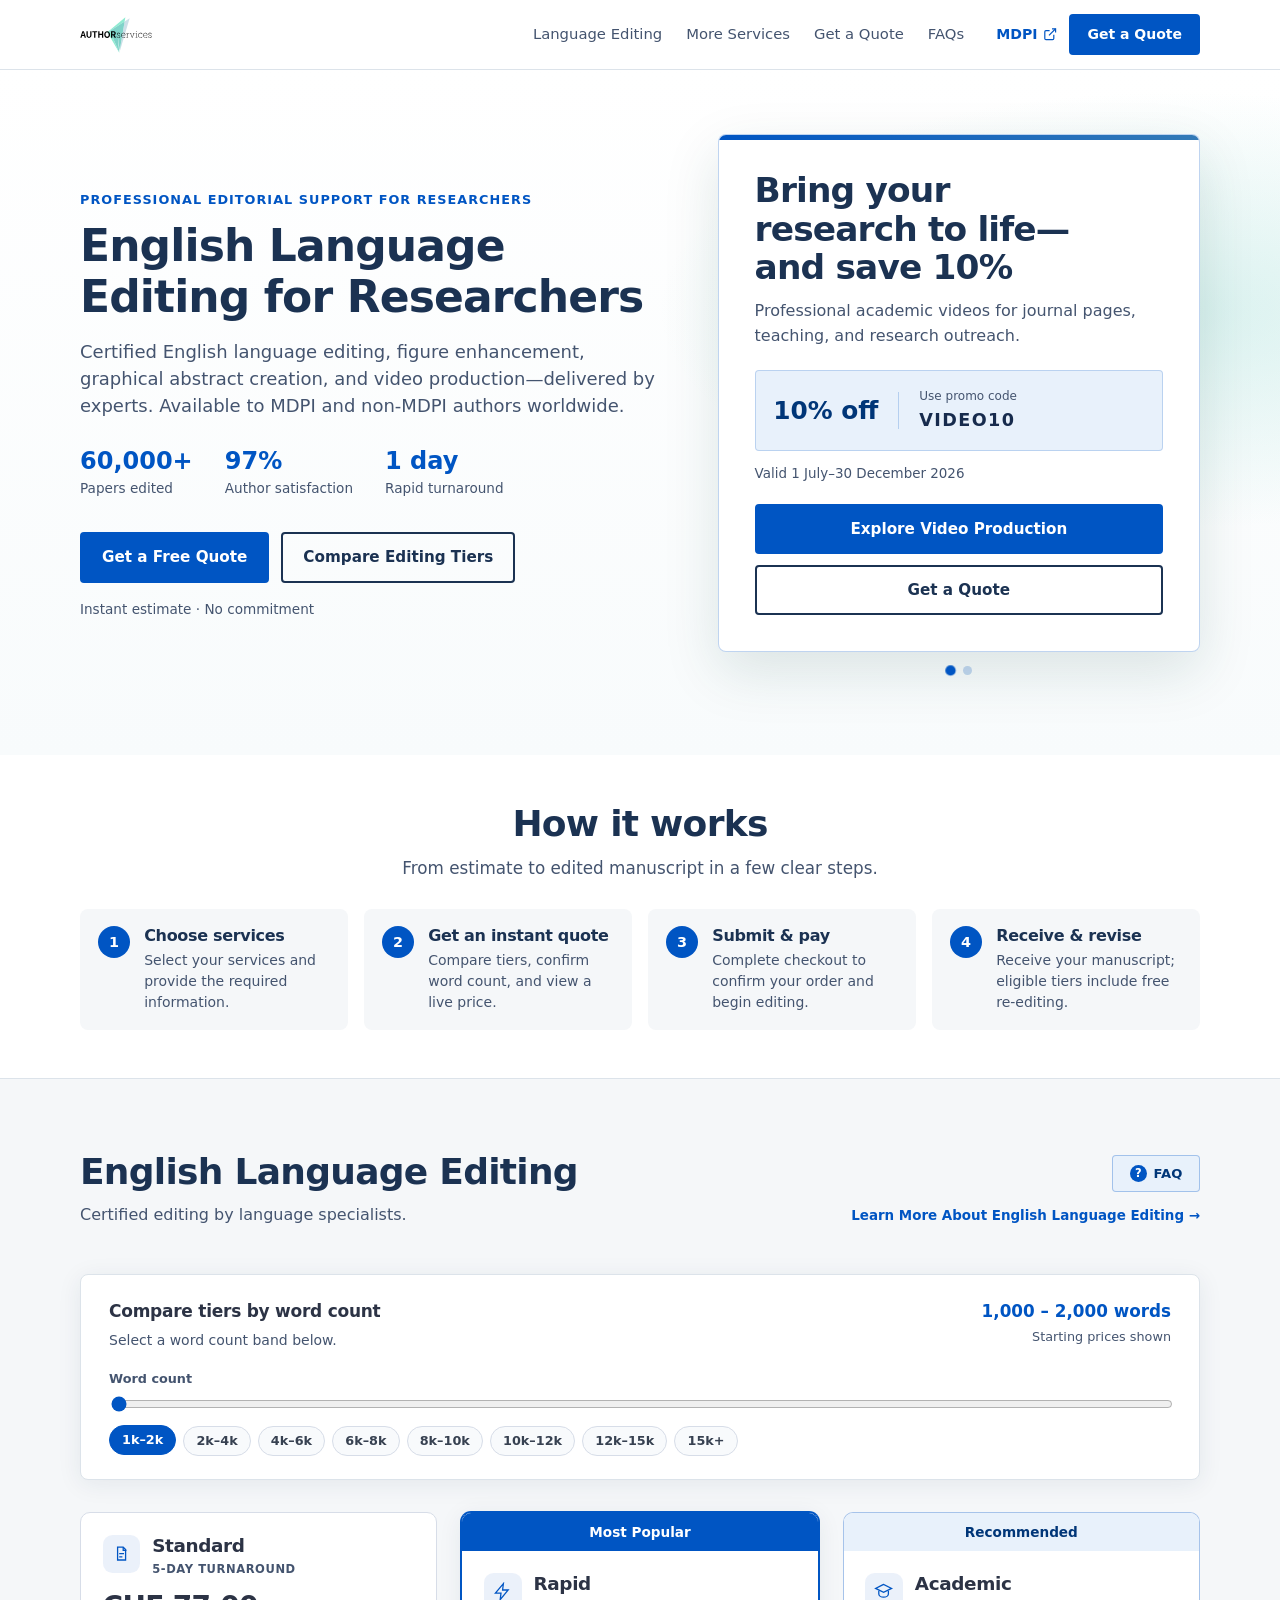
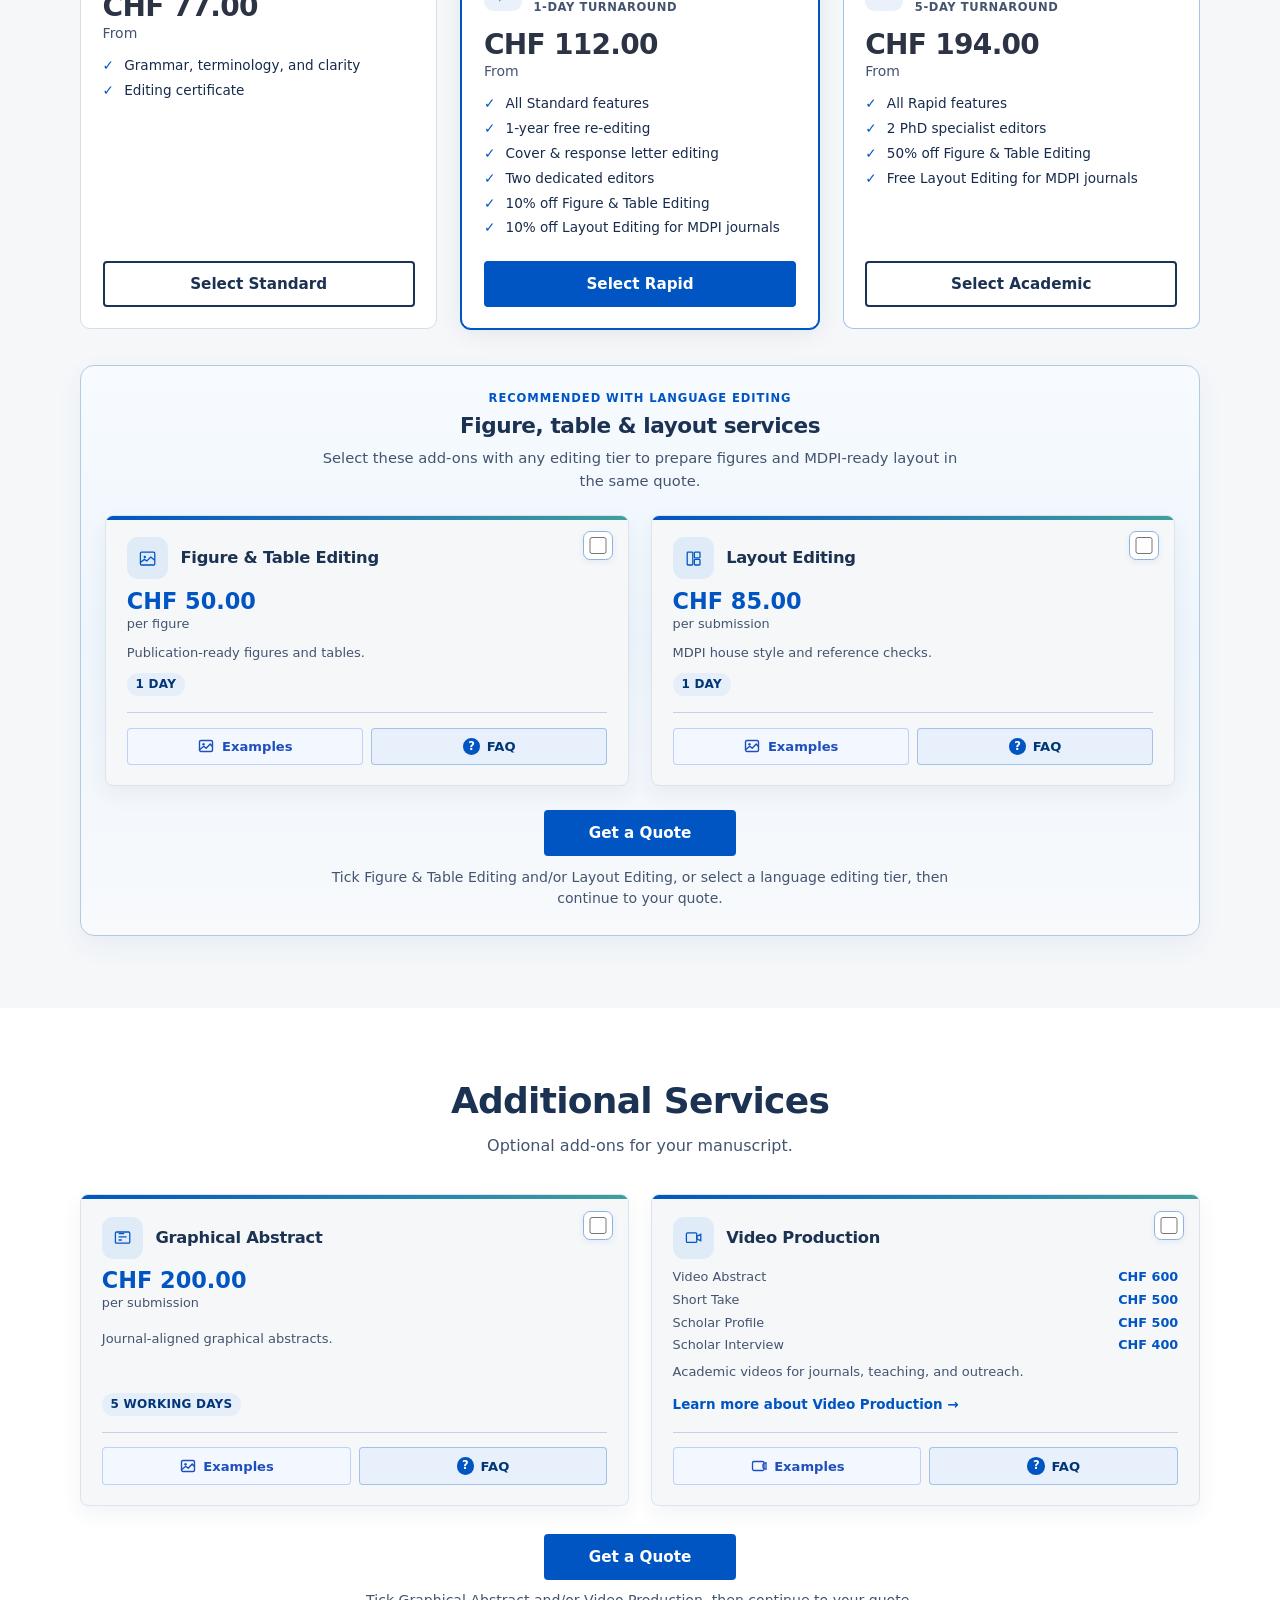
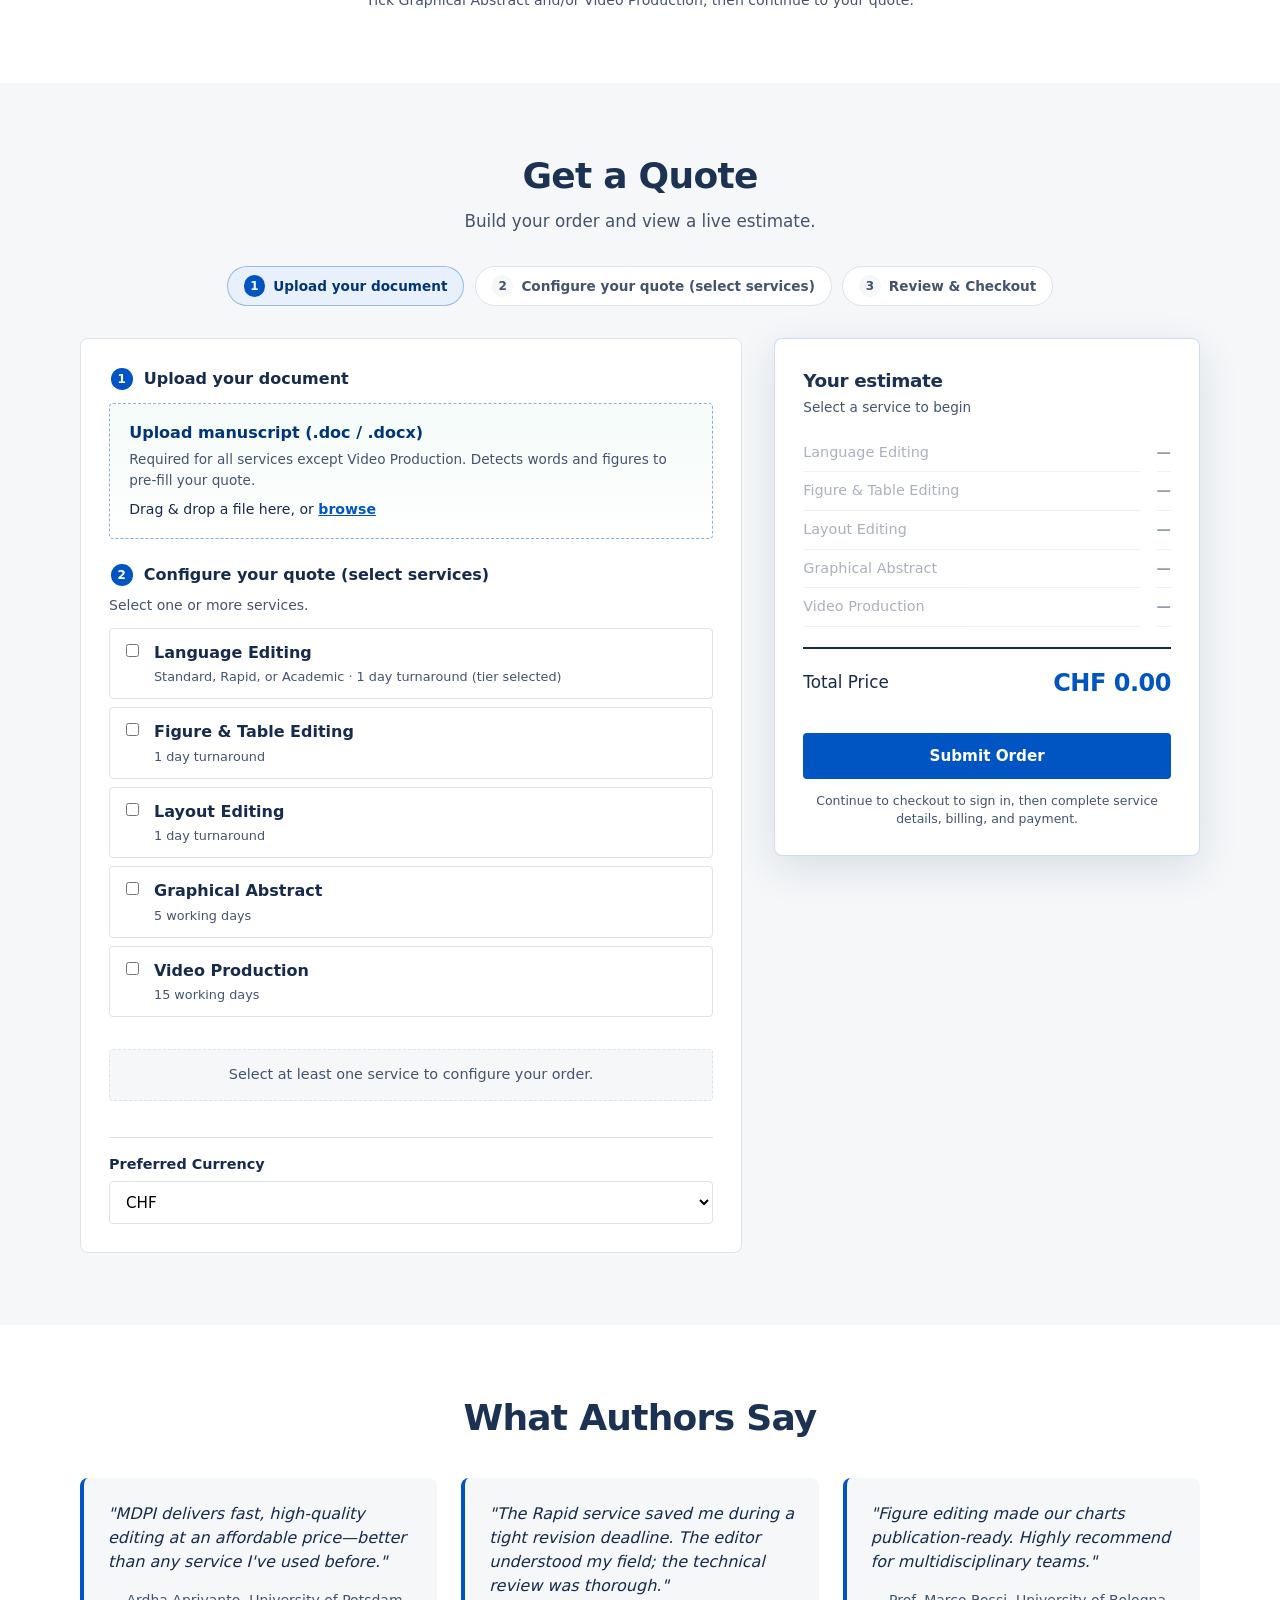
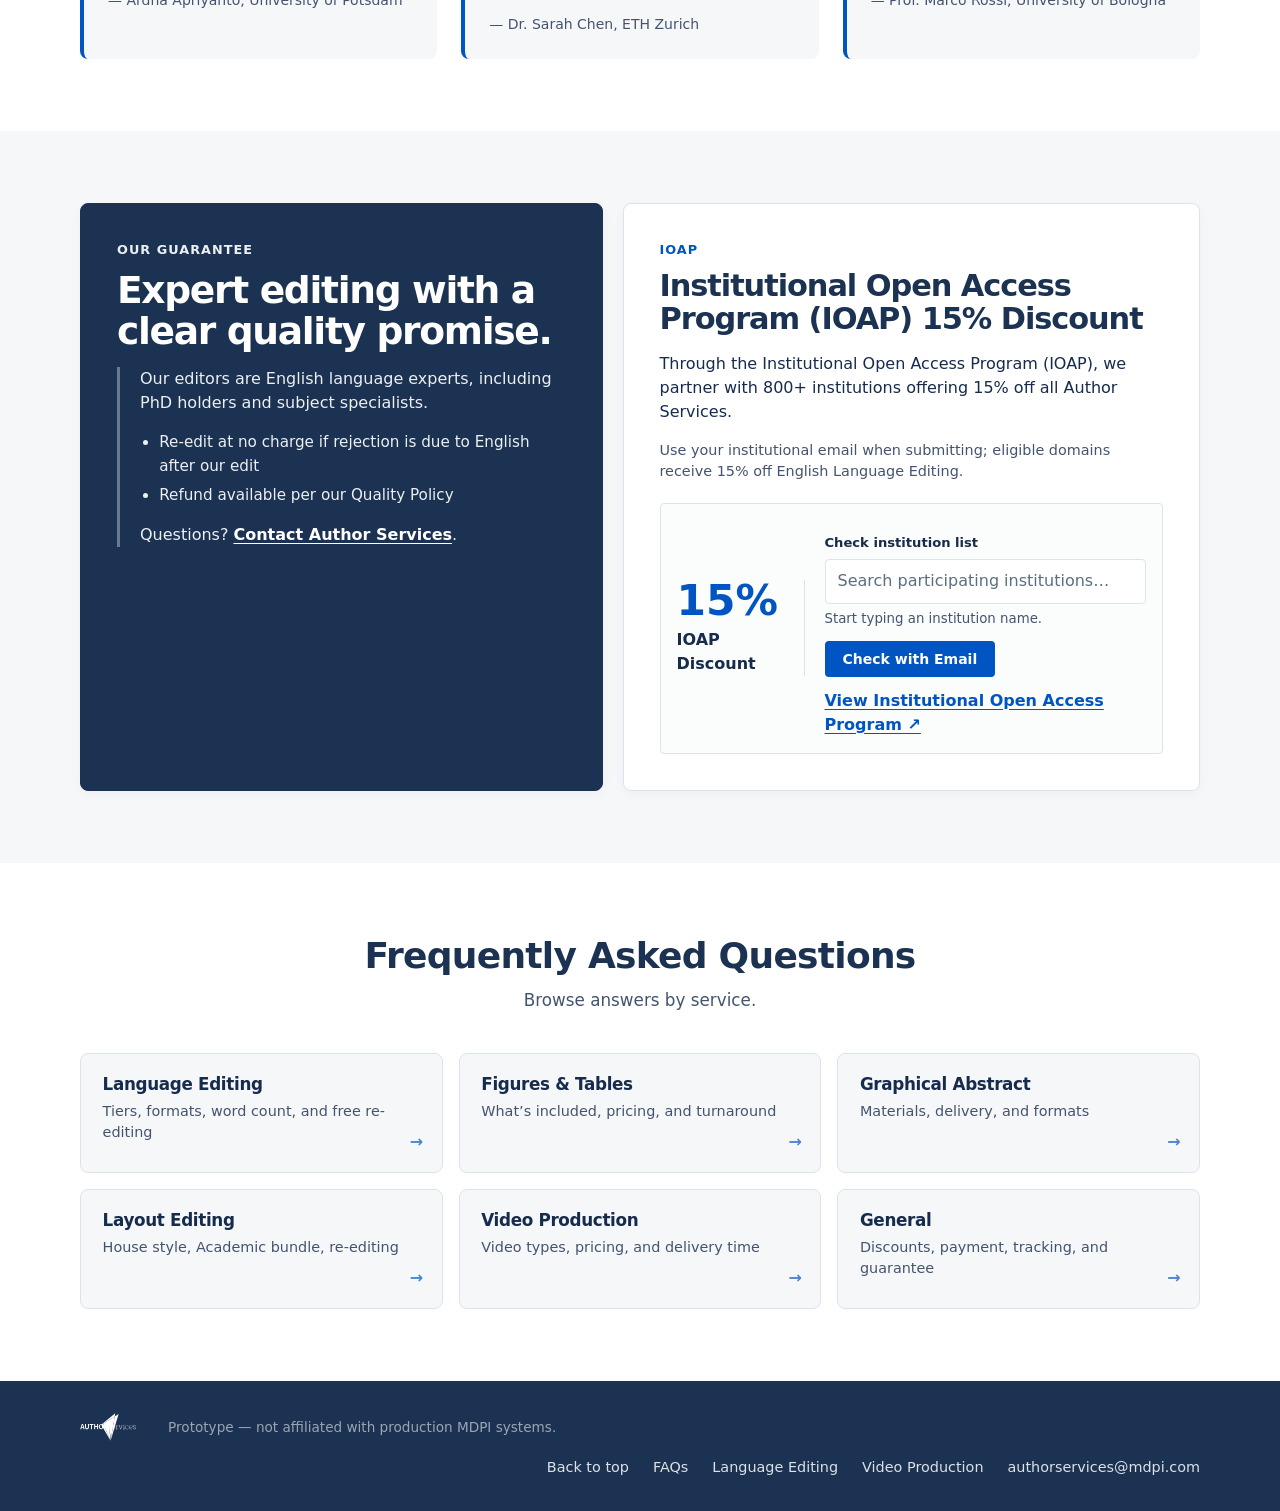
==== index.html @ 50e6890f "Improve checkout auth, order pricing, and header UX. Require MDPI login after Submit Order for all s" ====
<!DOCTYPE html>
<html lang="en">
  <head>
    <meta charset="UTF-8" />
    <meta name="viewport" content="width=device-width, initial-scale=1.0" />
    <title>English Language Editing &amp; Author Services | MDPI Author Services</title>
    <meta
      name="description"
      content="Professional English language editing, figure and table editing, layout formatting, and academic video production for MDPI and non-MDPI authors. Compare Standard, Rapid, and Academic tiers and get an instant quote."
    />
    <meta name="robots" content="index, follow" />
    <link rel="canonical" href="https://yanyu5025.github.io/mdpi-author-services/" />
    <meta property="og:type" content="website" />
    <meta property="og:site_name" content="MDPI Author Services" />
    <meta property="og:title" content="English Language Editing &amp; Author Services | MDPI Author Services" />
    <meta
      property="og:description"
      content="Professional English language editing, figure and table editing, layout formatting, and academic video production. Compare editing tiers and get an instant quote."
    />
    <meta property="og:url" content="https://yanyu5025.github.io/mdpi-author-services/" />
    <meta property="og:locale" content="en_US" />
    <meta property="og:image" content="https://yanyu5025.github.io/mdpi-author-services/assets/mdpi-authors-services-logo.svg" />
    <meta property="og:image:alt" content="MDPI Author Services logo" />
    <meta name="twitter:card" content="summary" />
    <meta name="twitter:title" content="English Language Editing &amp; Author Services | MDPI Author Services" />
    <meta
      name="twitter:description"
      content="Professional English language editing, figure and table editing, layout formatting, and academic video production. Compare editing tiers and get an instant quote."
    />
    <meta name="twitter:image" content="https://yanyu5025.github.io/mdpi-author-services/assets/mdpi-authors-services-logo.svg" />
    <meta name="twitter:image:alt" content="MDPI Author Services logo" />
    <script type="application/ld+json">
      {
        "@context": "https://schema.org",
        "@graph": [
          {
            "@type": "Organization",
            "@id": "https://yanyu5025.github.io/mdpi-author-services/#organization",
            "name": "MDPI Author Services",
            "url": "https://yanyu5025.github.io/mdpi-author-services/",
            "logo": "https://yanyu5025.github.io/mdpi-author-services/assets/mdpi-authors-services-logo.svg",
            "email": "authorservices@mdpi.com",
            "description": "Professional English language editing and author support services for researchers, including figure editing, layout formatting, and academic video production."
          },
          {
            "@type": "WebSite",
            "@id": "https://yanyu5025.github.io/mdpi-author-services/#website",
            "url": "https://yanyu5025.github.io/mdpi-author-services/",
            "name": "MDPI Author Services",
            "publisher": {
              "@id": "https://yanyu5025.github.io/mdpi-author-services/#organization"
            },
            "inLanguage": "en"
          },
          {
            "@type": "WebPage",
            "@id": "https://yanyu5025.github.io/mdpi-author-services/#webpage",
            "url": "https://yanyu5025.github.io/mdpi-author-services/",
            "name": "English Language Editing & Author Services | MDPI Author Services",
            "description": "Professional English language editing, figure and table editing, layout formatting, and academic video production for MDPI and non-MDPI authors.",
            "isPartOf": {
              "@id": "https://yanyu5025.github.io/mdpi-author-services/#website"
            },
            "about": {
              "@id": "https://yanyu5025.github.io/mdpi-author-services/#organization"
            }
          },
          {
            "@type": "OfferCatalog",
            "name": "MDPI Author Services",
            "url": "https://yanyu5025.github.io/mdpi-author-services/#services",
            "itemListElement": [
              {
                "@type": "Offer",
                "itemOffered": {
                  "@type": "Service",
                  "name": "Standard English Language Editing",
                  "description": "Grammar, terminology, and clarity. Publication-ready English in 5 days.",
                  "provider": {
                    "@id": "https://yanyu5025.github.io/mdpi-author-services/#organization"
                  }
                },
                "priceCurrency": "CHF",
                "price": "77.00"
              },
              {
                "@type": "Offer",
                "itemOffered": {
                  "@type": "Service",
                  "name": "Rapid English Language Editing",
                  "description": "Standard-quality editing delivered in 1 day with free re-editing for 1 year.",
                  "provider": {
                    "@id": "https://yanyu5025.github.io/mdpi-author-services/#organization"
                  }
                },
                "priceCurrency": "CHF",
                "price": "112.00"
              },
              {
                "@type": "Offer",
                "itemOffered": {
                  "@type": "Service",
                  "name": "Academic English Language Editing",
                  "description": "Language editing plus PhD subject specialist review, 50% off figure editing, and free layout editing for MDPI journals.",
                  "provider": {
                    "@id": "https://yanyu5025.github.io/mdpi-author-services/#organization"
                  }
                },
                "priceCurrency": "CHF",
                "price": "194.00"
              },
              {
                "@type": "Offer",
                "itemOffered": {
                  "@type": "Service",
                  "name": "Figure & Table Editing",
                  "description": "Publication-ready charts, graphs, and tables.",
                  "provider": {
                    "@id": "https://yanyu5025.github.io/mdpi-author-services/#organization"
                  }
                },
                "priceCurrency": "CHF",
                "price": "50.00"
              },
              {
                "@type": "Offer",
                "itemOffered": {
                  "@type": "Service",
                  "name": "Graphical Abstract",
                  "description": "Custom abstracts aligned with journal requirements.",
                  "provider": {
                    "@id": "https://yanyu5025.github.io/mdpi-author-services/#organization"
                  }
                },
                "priceCurrency": "CHF",
                "price": "200.00"
              },
              {
                "@type": "Offer",
                "itemOffered": {
                  "@type": "Service",
                  "name": "Layout Editing",
                  "description": "MDPI house-style formatting and reference checks for journal submission.",
                  "provider": {
                    "@id": "https://yanyu5025.github.io/mdpi-author-services/#organization"
                  }
                },
                "priceCurrency": "CHF",
                "price": "85.00"
              },
              {
                "@type": "Offer",
                "itemOffered": {
                  "@type": "Service",
                  "name": "Video Production",
                  "description": "Academic videos including video abstracts, short takes, scholar profiles, and interviews.",
                  "provider": {
                    "@id": "https://yanyu5025.github.io/mdpi-author-services/#organization"
                  }
                },
                "priceCurrency": "CHF",
                "price": "400.00"
              }
            ]
          }
        ]
      }
    </script>
    <link rel="stylesheet" href="fonts.css?v=20260716b" />
    <link rel="stylesheet" href="styles.css?v=20260728k" />
    <link rel="stylesheet" href="ux-enhance.css?v=20260728f" />
  </head>
  <body>
    <a class="skip-link" href="#main" data-i18n="skipToContent">Skip to content</a>
    <header class="site-header" id="top">
      <div class="container header-inner">
        <a href="index.html" class="logo">
          <img
            class="logo-img"
            src="assets/mdpi-authors-services-logo.svg"
            alt="MDPI Author Services"
            width="180"
            height="32"
          />
        </a>
        <nav class="main-nav" id="main-nav" aria-label="Main navigation">
          <a href="#services" data-i18n="navLanguage">Language Editing</a>
          <a href="#additional-services" data-i18n="navMore">More Services</a>
          <a href="#quote" data-i18n="navQuote">Get a Quote</a>
          <a href="faq/language-editing.html" data-i18n="navFaqs">FAQs</a>
        </nav>
        <div class="header-actions">
          <a
            href="https://www.mdpi.com"
            class="header-mdpi-link"
            target="_blank"
            rel="noopener noreferrer"
          >
            <span data-i18n="headerMdpi">MDPI</span>
            <svg class="icon-external" width="14" height="14" viewBox="0 0 24 24" fill="none" stroke="currentColor" stroke-width="2" aria-hidden="true"><path d="M18 13v6a2 2 0 0 1-2 2H5a2 2 0 0 1-2-2V8a2 2 0 0 1 2-2h6"/><polyline points="15 3 21 3 21 9"/><line x1="10" y1="14" x2="21" y2="3"/></svg>
            <span class="visually-hidden" data-i18n="headerMdpiHint">(opens in new tab)</span>
          </a>
          <a href="#quote" class="btn btn-primary btn-sm header-cta" data-i18n="headerCta">Get a Quote</a>
        </div>
        <button class="menu-toggle" type="button" aria-label="Open menu" aria-expanded="false" aria-controls="main-nav">
          <span></span><span></span><span></span>
        </button>
      </div>
    </header>

    <main id="main">
      <section class="hero" aria-labelledby="hero-title">
        <div class="container hero-grid">
          <div class="hero-content">
            <p class="eyebrow" data-i18n="heroEyebrow">Professional editorial support for researchers</p>
            <h1 id="hero-title" data-i18n="heroTitle">English Language Editing for Researchers</h1>
            <p class="hero-lead" data-i18n="heroLead">
              Certified English language editing, figure enhancement, graphical abstract creation, and video production—delivered by experts. Available to MDPI and non-MDPI authors worldwide.
            </p>
            <div class="hero-stats">
              <div class="stat" role="group" aria-label="60,000 plus papers edited">
                <strong aria-hidden="true">60,000+</strong>
                <span data-i18n="heroStatPapers">Papers edited</span>
              </div>
              <div class="stat" role="group" aria-label="97 percent author satisfaction">
                <strong aria-hidden="true">97%</strong>
                <span data-i18n="heroStatSatisfaction">Author satisfaction</span>
              </div>
              <div class="stat" role="group" aria-label="1 day rapid turnaround">
                <strong aria-hidden="true">1 day</strong>
                <span data-i18n="heroStatTurnaround">Rapid turnaround</span>
              </div>
            </div>
            <div class="hero-actions">
              <a href="#quote" class="btn btn-primary" data-i18n="heroCta">Get a Free Quote</a>
              <a href="#services" class="btn btn-outline" data-i18n="heroCompare">Compare Editing Tiers</a>
            </div>
            <p class="hero-micro" data-i18n="heroMicro">Instant estimate · No commitment</p>
          </div>
          <div class="campaign-carousel" data-campaign-carousel aria-roledescription="carousel" aria-label="Promotions">
            <div class="campaign-slides">
              <aside class="hero-card campaign-card campaign-slide is-active" aria-labelledby="video-campaign-title">
                <h2 id="video-campaign-title" data-i18n="campaignTitle">Bring your research to life—and save 10%</h2>
                <p class="campaign-copy" data-i18n="campaignCopy">
                  Professional academic videos for journal pages, teaching, and research outreach.
                </p>
                <div class="campaign-offer">
                  <span class="campaign-discount" data-i18n="campaignDiscount">10% off</span>
                  <div>
                    <span class="campaign-code-label" data-i18n="campaignCodeLabel">Use promo code</span>
                    <strong class="campaign-code">VIDEO10</strong>
                  </div>
                </div>
                <p class="campaign-dates" data-i18n="campaignDates">Valid 1 July–30 December 2026</p>
                <div class="campaign-actions">
                  <a href="video-production.html" class="btn btn-primary" data-i18n="campaignExplore">Explore Video Production</a>
                  <a href="#quote" class="btn btn-outline" data-i18n="campaignQuote">Get a Quote</a>
                </div>
              </aside>
              <aside class="hero-card campaign-card campaign-slide" aria-labelledby="editing-campaign-title" hidden>
                <h2 id="editing-campaign-title" data-i18n="editingCampaignTitle">Fast. Accurate. Simple.</h2>
                <p class="campaign-copy" data-i18n="editingCampaignCopy">Get CHF 30 OFF Rapid and Academic Editing</p>
                <div class="campaign-offer">
                  <span class="campaign-discount" data-i18n="editingCampaignDiscount">CHF 30 OFF</span>
                  <div>
                    <span class="campaign-code-label" data-i18n="campaignCodeLabel">Code:</span>
                    <strong class="campaign-code">MDPI30</strong>
                  </div>
                </div>
                <p class="campaign-dates" data-i18n="editingCampaignDates">Valid until 30 August 2026</p>
                <div class="campaign-actions">
                  <a href="#quote" class="btn btn-primary" data-i18n="campaignQuote">Get a Quote</a>
                  <a href="#services" class="btn btn-outline" data-i18n="heroCompare">Compare Editing Tiers</a>
                </div>
              </aside>
            </div>
            <div class="campaign-carousel-dots" role="tablist" aria-label="Choose promotion">
              <button type="button" class="campaign-carousel-dot is-active" role="tab" aria-selected="true" aria-label="Video production promotion" data-slide="0"></button>
              <button type="button" class="campaign-carousel-dot" role="tab" aria-selected="false" aria-label="Editing promotion" data-slide="1"></button>
            </div>
          </div>
        </div>
      </section>

      <section class="section journey-section" aria-labelledby="journey-title">
        <div class="container">
          <div class="section-header section-header-compact">
            <h2 id="journey-title" data-i18n="journeyTitle">How it works</h2>
            <p data-i18n="journeyLead">From estimate to edited manuscript in a few clear steps.</p>
          </div>
          <ol class="journey-steps">
            <li>
              <span class="journey-num">1</span>
              <div>
                <h3 data-i18n="journey1Title">Choose services</h3>
                <p data-i18n="journey1Desc">Select your services and provide the required information.</p>
              </div>
            </li>
            <li>
              <span class="journey-num">2</span>
              <div>
                <h3 data-i18n="journey2Title">Get an instant quote</h3>
                <p data-i18n="journey2Desc">Compare tiers, confirm word count, and view a live price.</p>
              </div>
            </li>
            <li>
              <span class="journey-num">3</span>
              <div>
                <h3 data-i18n="journey3Title">Submit &amp; pay</h3>
                <p data-i18n="journey3Desc">Complete checkout to confirm your order and begin editing.</p>
              </div>
            </li>
            <li>
              <span class="journey-num">4</span>
              <div>
                <h3 data-i18n="journey4Title">Receive &amp; revise</h3>
                <p data-i18n="journey4Desc">Receive your manuscript; eligible tiers include free re-editing.</p>
              </div>
            </li>
          </ol>
        </div>
      </section>

      <section id="services" class="section services-section" aria-labelledby="services-title">
        <div class="container">
          <div class="section-header section-header-with-action">
            <div class="section-header-copy">
              <h2 id="services-title" data-i18n="servicesTitle">English Language Editing</h2>
            </div>
            <a
              class="resource-chip resource-chip-faq service-faq-chip"
              href="faq/language-editing.html"
              aria-label="Language Editing FAQs: tiers, formats, and word count"
            >
              <span class="resource-chip-icon" aria-hidden="true">?</span>
              FAQ
            </a>
          </div>
          <div class="services-lead-row">
            <p class="services-section-lead" data-i18n="servicesLead">Certified editing by language specialists.</p>
            <a class="addon-primary-link services-learn-more" href="language-editing.html" data-i18n="learnMoreLanguage">Learn More About English Language Editing →</a>
          </div>

          <div class="word-count-control" id="word-count-control" role="region" aria-labelledby="word-count-label">
            <div class="word-count-control-header">
              <div>
                <p class="word-count-label" id="word-count-label">Compare tiers by word count</p>
                <p class="word-count-help">Select a word count band below.</p>
              </div>
              <div class="word-count-readout" aria-live="polite">
                <strong id="word-count-range">1,000 – 2,000 words</strong>
                <span id="word-count-hint">Starting prices shown</span>
              </div>
            </div>

            <label class="word-count-slider-label" for="word-count-slider">
              Word count
              <input
                type="range"
                id="word-count-slider"
                min="0"
                max="7"
                step="1"
                value="0"
                aria-valuemin="0"
                aria-valuemax="7"
                aria-valuenow="0"
                aria-valuetext="1,000 to 2,000 words"
              />
            </label>

            <div class="word-count-bands" id="word-count-bands" role="group" aria-label="Word count bands"></div>
          </div>

          <div class="tier-grid">
            <article class="tier-card" data-tier="standard" aria-labelledby="tier-standard-title">
              <div class="tier-card-body">
                <div class="service-card-head">
                  <span class="service-icon" aria-hidden="true">
                    <svg viewBox="0 0 24 24" fill="none" stroke="currentColor" stroke-width="1.6" aria-hidden="true"><path d="M7 4h7l3 3v13H7V4Z"/><path d="M14 4v4h4M9 12h6M9 16h4"/></svg>
                  </span>
                  <div class="service-card-titles">
                    <h3 id="tier-standard-title"><span class="tier-name">Standard</span></h3>
                    <p class="tier-turnaround">5-day turnaround</p>
                  </div>
                </div>
                <p class="card-price" data-price-tier="standard">
                  <span class="card-price-amount">CHF 77.00</span>
                  <small class="card-price-caption">From</small>
                </p>
                <ul class="check-list">
                  <li>Grammar, terminology, and clarity</li>
                  <li>Editing certificate</li>
                </ul>
                <button class="btn btn-outline btn-block select-tier" data-tier="standard">Select Standard</button>
              </div>
            </article>

            <article class="tier-card tier-featured" data-tier="rapid" aria-labelledby="tier-rapid-title">
              <div class="tier-banner" aria-hidden="true">Most Popular</div>
              <div class="tier-card-body">
                <div class="service-card-head">
                  <span class="service-icon" aria-hidden="true">
                    <svg viewBox="0 0 24 24" fill="none" stroke="currentColor" stroke-width="1.6" aria-hidden="true"><path d="M13 2 3 14h7l-1 8 10-12h-7l1-8Z"/></svg>
                  </span>
                  <div class="service-card-titles">
                    <h3 id="tier-rapid-title"><span class="tier-name">Rapid</span></h3>
                    <p class="tier-turnaround">1-day turnaround</p>
                  </div>
                </div>
                <p class="card-price" data-price-tier="rapid">
                  <span class="card-price-amount">CHF 112.00</span>
                  <small class="card-price-caption">From</small>
                </p>
                <ul class="check-list">
                  <li>All Standard features</li>
                  <li>1-year free re-editing</li>
                  <li>Cover &amp; response letter editing</li>
                  <li>Two dedicated editors</li>
                  <li>10% off Figure &amp; Table Editing</li>
                  <li>10% off Layout Editing for MDPI journals</li>
                </ul>
                <button class="btn btn-primary btn-block select-tier" data-tier="rapid">Select Rapid</button>
              </div>
            </article>

            <article class="tier-card tier-recommended" data-tier="academic" aria-labelledby="tier-academic-title">
              <div class="tier-banner tier-banner-recommended" aria-hidden="true">Recommended</div>
              <div class="tier-card-body">
                <div class="service-card-head">
                  <span class="service-icon" aria-hidden="true">
                    <svg viewBox="0 0 24 24" fill="none" stroke="currentColor" stroke-width="1.6" aria-hidden="true"><path d="M12 3 2 8l10 5 10-5-10-5Z"/><path d="M6 11v4c0 2.2 2.7 4 6 4s6-1.8 6-4v-4"/></svg>
                  </span>
                  <div class="service-card-titles">
                    <h3 id="tier-academic-title"><span class="tier-name">Academic</span></h3>
                    <p class="tier-turnaround">5-day turnaround</p>
                  </div>
                </div>
                <p class="card-price" data-price-tier="academic">
                  <span class="card-price-amount">CHF 194.00</span>
                  <small class="card-price-caption">From</small>
                </p>
                <ul class="check-list">
                  <li>All Rapid features</li>
                  <li>2 PhD specialist editors</li>
                  <li>50% off Figure &amp; Table Editing</li>
                  <li>Free Layout Editing for MDPI journals</li>
                </ul>
                <button class="btn btn-outline btn-block select-tier" data-tier="academic">Select Academic</button>
              </div>
            </article>
          </div>

          <div class="editing-companion-panel">
            <div class="editing-companion-panel-head">
              <p class="editing-companion-eyebrow">Recommended with language editing</p>
              <h3 class="editing-companion-title">Figure, table &amp; layout services</h3>
              <p class="editing-companion-lead">
                Select these add-ons with any editing tier to prepare figures and MDPI-ready layout in the same quote.
              </p>
            </div>
            <div
              class="editing-companion-grid"
              role="group"
              aria-label="Related editing services"
            >
            <article class="addon-card editing-companion-card" data-service="figures" id="figure-table-editing">
              <label class="editing-companion-check" title="Add Figure &amp; Table Editing to your quote">
                <input
                  type="checkbox"
                  class="select-companion"
                  data-companion-service="figures"
                  id="companion-select-figures"
                  aria-label="Add Figure and Table Editing to your quote"
                />
                <span class="visually-hidden companion-check-title">Add Figure &amp; Table Editing</span>
                <span class="visually-hidden companion-check-hint">Add to your quote</span>
              </label>
              <div class="service-card-head">
                <span class="service-icon" aria-hidden="true">
                  <svg viewBox="0 0 24 24" fill="none" stroke="currentColor" stroke-width="1.6" aria-hidden="true"><rect x="3" y="4" width="18" height="16" rx="1.5"/><circle cx="8.5" cy="10" r="1.5" fill="currentColor" stroke="none"/><path d="M3 17l5-4 3 2 5-5 5 4"/></svg>
                </span>
                <h3 id="figures-editing-title">Figure &amp; Table Editing</h3>
              </div>
              <p class="addon-card-price">
                <strong data-price-service="figures">CHF 50.00</strong>
                <small>per figure</small>
              </p>
              <p>Publication-ready figures and tables.</p>
              <span class="addon-meta">1 day</span>
              <p class="editing-companion-perk" id="figures-companion-perk" hidden></p>
              <div class="editing-companion-actions">
                <div class="resource-toolstrip" role="group" aria-label="Figure editing resources">
                  <button type="button" class="resource-chip resource-chip-examples link-examples" data-example="figures" aria-label="View Figure and Table Editing examples">
                    <span class="resource-chip-icon" aria-hidden="true"><svg width="16" height="16" viewBox="0 0 16 16" fill="none" aria-hidden="true"><rect x="1.5" y="2.5" width="13" height="11" rx="1.5" stroke="currentColor" stroke-width="1.4"/><circle cx="5.5" cy="6.2" r="1.2" fill="currentColor"/><path d="M1.8 11.5 5.8 8.2l2.4 2.1L12.2 6l2 2.3" stroke="currentColor" stroke-width="1.4" stroke-linecap="round" stroke-linejoin="round"/></svg></span>
                    Examples
                  </button>
                  <a class="resource-chip resource-chip-faq" href="faq/figure-table-editing.html" aria-label="Figure and Table Editing FAQ">
                    <span class="resource-chip-icon" aria-hidden="true">?</span>
                    FAQ
                  </a>
                </div>
              </div>
            </article>
            <article class="addon-card editing-companion-card" data-service="layout" id="layout-editing">
              <label class="editing-companion-check" title="Add Layout Editing to your quote">
                <input
                  type="checkbox"
                  class="select-companion"
                  data-companion-service="layout"
                  id="companion-select-layout"
                  aria-label="Add Layout Editing to your quote"
                />
                <span class="visually-hidden companion-check-title">Add Layout Editing</span>
                <span class="visually-hidden companion-check-hint">Add to your quote</span>
              </label>
              <div class="service-card-head">
                <span class="service-icon" aria-hidden="true">
                  <svg viewBox="0 0 24 24" fill="none" stroke="currentColor" stroke-width="1.6" aria-hidden="true"><rect x="4" y="4" width="7" height="16" rx="1"/><rect x="13" y="4" width="7" height="7" rx="1"/><rect x="13" y="13" width="7" height="7" rx="1"/></svg>
                </span>
                <h3 id="layout-editing-title">Layout Editing</h3>
              </div>
              <p class="addon-card-price">
                <strong data-price-service="layout">CHF 85.00</strong>
                <small>per submission</small>
              </p>
              <p>MDPI house style and reference checks.</p>
              <span class="addon-meta">1 day</span>
              <p class="editing-companion-perk" id="layout-companion-perk" hidden></p>
              <div class="editing-companion-actions">
                <div class="resource-toolstrip" role="group" aria-label="Layout editing resources">
                  <button type="button" class="resource-chip resource-chip-examples link-examples" data-example="layout" aria-label="View Layout Editing examples">
                    <span class="resource-chip-icon" aria-hidden="true"><svg width="16" height="16" viewBox="0 0 16 16" fill="none" aria-hidden="true"><rect x="1.5" y="2.5" width="13" height="11" rx="1.5" stroke="currentColor" stroke-width="1.4"/><circle cx="5.5" cy="6.2" r="1.2" fill="currentColor"/><path d="M1.8 11.5 5.8 8.2l2.4 2.1L12.2 6l2 2.3" stroke="currentColor" stroke-width="1.4" stroke-linecap="round" stroke-linejoin="round"/></svg></span>
                    Examples
                  </button>
                  <a class="resource-chip resource-chip-faq" href="faq/layout-editing.html" aria-label="Layout Editing FAQ">
                    <span class="resource-chip-icon" aria-hidden="true">?</span>
                    FAQ
                  </a>
                </div>
              </div>
            </article>
            </div>
            <div class="editing-companion-quote">
              <button type="button" class="btn btn-primary" id="companion-get-quote">
                Get a Quote
              </button>
              <p class="editing-companion-quote-hint" id="companion-get-quote-hint">
                Tick Figure &amp; Table Editing and/or Layout Editing, then continue to your quote.
              </p>
            </div>
          </div>
        </div>
      </section>

      <section class="section addon-section" id="additional-services" aria-labelledby="addon-title">
        <div class="container">
          <div class="section-header">
            <h2 id="addon-title" data-i18n="addonTitle">Additional Services</h2>
            <p data-i18n="addonLead">Optional add-ons for your manuscript.</p>
          </div>
          <div class="addon-grid addon-grid-two" role="group" aria-label="Additional services">
            <article class="addon-card editing-companion-card" data-service="graphical" id="graphical-abstract">
              <label class="editing-companion-check" title="Add Graphical Abstract to your quote">
                <input
                  type="checkbox"
                  class="select-companion"
                  data-companion-service="graphical"
                  id="companion-select-graphical"
                  aria-label="Add Graphical Abstract to your quote"
                />
                <span class="visually-hidden companion-check-title">Add Graphical Abstract</span>
                <span class="visually-hidden companion-check-hint">Add to your quote</span>
              </label>
              <div class="service-card-head">
                <span class="service-icon" aria-hidden="true">
                  <svg viewBox="0 0 24 24" fill="none" stroke="currentColor" stroke-width="1.6" aria-hidden="true"><rect x="3" y="5" width="18" height="14" rx="1.5"/><path d="M7 15h4M7 11h10M7 7h7"/></svg>
                </span>
                <h3 id="graphical-abstract-title">Graphical Abstract</h3>
              </div>
              <p class="addon-card-price">
                <strong data-price-service="graphical">CHF 200.00</strong>
                <small>per submission</small>
              </p>
              <p>Journal-aligned graphical abstracts.</p>
              <span class="addon-meta">5 working days</span>
              <div class="editing-companion-actions">
                <div class="resource-toolstrip" role="group" aria-label="Graphical abstract resources">
                  <button type="button" class="resource-chip resource-chip-examples link-examples" data-example="graphical" aria-label="View Graphical Abstract examples">
                    <span class="resource-chip-icon" aria-hidden="true"><svg width="16" height="16" viewBox="0 0 16 16" fill="none" aria-hidden="true"><rect x="1.5" y="2.5" width="13" height="11" rx="1.5" stroke="currentColor" stroke-width="1.4"/><circle cx="5.5" cy="6.2" r="1.2" fill="currentColor"/><path d="M1.8 11.5 5.8 8.2l2.4 2.1L12.2 6l2 2.3" stroke="currentColor" stroke-width="1.4" stroke-linecap="round" stroke-linejoin="round"/></svg></span>
                    Examples
                  </button>
                  <a class="resource-chip resource-chip-faq" href="faq/graphical-abstract.html" aria-label="Graphical Abstract FAQ">
                    <span class="resource-chip-icon" aria-hidden="true">?</span>
                    FAQ
                  </a>
                </div>
              </div>
            </article>
            <article class="addon-card editing-companion-card" data-service="video" id="video-production">
              <label class="editing-companion-check" title="Add Video Production to your quote">
                <input
                  type="checkbox"
                  class="select-companion"
                  data-companion-service="video"
                  id="companion-select-video"
                  aria-label="Add Video Production to your quote"
                />
                <span class="visually-hidden companion-check-title">Add Video Production</span>
                <span class="visually-hidden companion-check-hint">Add to your quote</span>
              </label>
              <div class="service-card-head">
                <span class="service-icon" aria-hidden="true">
                  <svg viewBox="0 0 24 24" fill="none" stroke="currentColor" stroke-width="1.6" aria-hidden="true"><rect x="3" y="6" width="13" height="12" rx="1.5"/><path d="M16 10.5 21 8v8l-5-2.5v-3Z"/></svg>
                </span>
                <h3 id="video-production-title">Video Production</h3>
              </div>
              <ul class="addon-price-list" data-price-service="video">
                <li><span>Video Abstract</span><strong>CHF 600</strong></li>
                <li><span>Short Take</span><strong>CHF 500</strong></li>
                <li><span>Scholar Profile</span><strong>CHF 500</strong></li>
                <li><span>Scholar Interview</span><strong>CHF 400</strong></li>
              </ul>
              <p data-i18n="videoCardDesc">Academic videos for journals, teaching, and outreach.</p>
              <a class="addon-primary-link" href="video-production.html" data-i18n="learnMoreVideo">Learn more about Video Production →</a>
              <div class="editing-companion-actions">
                <div class="resource-toolstrip" role="group" aria-label="Video production resources">
                  <button type="button" class="resource-chip resource-chip-examples link-examples" data-example="video" aria-label="View Video Production examples">
                    <span class="resource-chip-icon" aria-hidden="true"><svg width="16" height="16" viewBox="0 0 16 16" fill="none" aria-hidden="true"><path d="M2 3.5h8.5A1.5 1.5 0 0 1 12 5v6a1.5 1.5 0 0 1-1.5 1.5H2A1.5 1.5 0 0 1 .5 11V5A1.5 1.5 0 0 1 2 3.5Z" stroke="currentColor" stroke-width="1.3" transform="translate(1 0)"/><path d="M12 6.2 15 4.5v7l-3-1.7V6.2Z" stroke="currentColor" stroke-width="1.3" stroke-linejoin="round"/></svg></span>
                    Examples
                  </button>
                  <a class="resource-chip resource-chip-faq" href="faq/video-production.html" aria-label="Video Production FAQ">
                    <span class="resource-chip-icon" aria-hidden="true">?</span>
                    FAQ
                  </a>
                </div>
              </div>
            </article>
          </div>
          <div class="editing-companion-quote addon-get-quote">
            <button type="button" class="btn btn-primary" id="addon-get-quote">
              Get a Quote
            </button>
            <p class="editing-companion-quote-hint" id="addon-get-quote-hint">
              Tick Graphical Abstract and/or Video Production, then continue to your quote.
            </p>
          </div>
        </div>
      </section>

      <div id="example-modal" class="example-modal hidden" role="dialog" aria-modal="true" aria-labelledby="example-modal-title" aria-hidden="true">
        <div class="example-modal-backdrop" data-close-modal></div>
        <div class="example-modal-dialog">
          <header class="example-modal-header">
            <h3 id="example-modal-title">Service examples</h3>
            <div class="example-modal-actions">
              <button type="button" class="btn btn-outline btn-sm" id="example-zoom-out" aria-label="Zoom out">−</button>
              <span id="example-zoom-label">100%</span>
              <button type="button" class="btn btn-outline btn-sm" id="example-zoom-in" aria-label="Zoom in">+</button>
              <button type="button" class="btn btn-outline btn-sm" id="example-zoom-reset" aria-label="Reset zoom">Reset</button>
              <button type="button" class="example-modal-close" data-close-modal aria-label="Close">×</button>
            </div>
          </header>
          <div class="example-modal-stage">
            <button type="button" class="example-nav example-nav-prev hidden" id="example-prev" aria-label="Previous example">‹</button>
            <div class="example-modal-canvas" id="example-modal-canvas">
              <img id="example-modal-image" src="" alt="" draggable="false" />
            </div>
            <button type="button" class="example-nav example-nav-next hidden" id="example-next" aria-label="Next example">›</button>
          </div>
          <div class="example-modal-footer">
            <p class="example-modal-hint">Scroll or use + / − to zoom. Drag to pan when zoomed in.</p>
            <p class="example-modal-count hidden" id="example-count" aria-live="polite"></p>
          </div>
        </div>
      </div>

      <div id="video-example-modal" class="example-modal video-example-modal hidden" role="dialog" aria-modal="true" aria-labelledby="video-example-title" aria-hidden="true">
        <div class="example-modal-backdrop" data-close-video-modal></div>
        <div class="example-modal-dialog video-example-dialog">
          <header class="example-modal-header video-example-header">
            <h3 id="video-example-title">Video Example</h3>
            <button type="button" class="example-modal-close" data-close-video-modal aria-label="Close">×</button>
          </header>
          <div class="video-example-body">
            <aside class="video-example-sidebar" id="video-example-sidebar" role="tablist" aria-label="Video service types"></aside>
            <div class="video-example-content" id="video-example-panel" role="tabpanel" aria-labelledby="video-tab-abstract">
              <p class="video-example-description" id="video-example-description"></p>
              <div class="video-example-player" id="video-example-player">
                <video
                  id="video-example-video"
                  controls
                  playsinline
                  preload="metadata"
                  controlslist="nodownload"
                  aria-describedby="video-example-description"
                >
                  Your browser does not support the video tag.
                </video>
              </div>
            </div>
          </div>
        </div>
      </div>

      <section id="quote" class="section quote-section" aria-labelledby="quote-title">
        <div class="container">
          <div class="section-header">
            <h2 id="quote-title" data-i18n="quoteTitle">Get a Quote</h2>
            <p data-i18n="quoteLead">Build your order and view a live estimate.</p>
          </div>

          <ol class="quote-steps" aria-label="Quote progress">
            <li class="is-active" data-quote-step="1" aria-current="step"><span class="quote-step-num" aria-hidden="true">1</span><span class="quote-step-label" data-i18n="quoteStep1">Upload your document</span></li>
            <li data-quote-step="2"><span class="quote-step-num" aria-hidden="true">2</span><span class="quote-step-label" data-i18n="quoteStep2">Configure your quote (select services)</span></li>
            <li data-quote-step="3"><span class="quote-step-num" aria-hidden="true">3</span><span class="quote-step-label" data-i18n="quoteStep3">Review &amp; Checkout</span></li>
          </ol>

          <div class="quote-layout">
            <form id="quote-form" class="quote-form" novalidate aria-describedby="select-service-hint">
              <fieldset class="form-group quote-upload-step">
                <legend><span class="legend-step">1</span> <span data-i18n="quoteStep1">Upload your document</span></legend>
                <div
                  class="quote-upload-zone"
                  id="quote-upload-zone"
                  tabindex="0"
                  role="button"
                  aria-label="Upload manuscript file"
                  aria-describedby="quote-upload-help quote-upload-status"
                >
                  <input
                    type="file"
                    id="quote-manuscript-input"
                    class="manuscript-file-input"
                    accept=".doc,.docx,application/msword,application/vnd.openxmlformats-officedocument.wordprocessingml.document"
                    aria-label="Choose manuscript file (.doc or .docx)"
                  />
                  <p class="quote-upload-title">Upload manuscript (.doc / .docx)</p>
                  <p class="quote-upload-help" id="quote-upload-help">
                    Required for all services except Video Production. Detects words and figures to pre-fill your quote.
                  </p>
                  <p class="quote-upload-status" id="quote-upload-status" aria-live="polite">
                    Drag &amp; drop a file here, or <span class="quote-upload-browse">browse</span>
                  </p>
                </div>
                <div
                  id="manuscript-upload-alert"
                  class="manuscript-upload-alert hidden"
                  role="alert"
                  aria-live="assertive"
                >
                  <div class="manuscript-upload-alert-body">
                    <p id="manuscript-upload-alert-message"></p>
                    <p class="manuscript-upload-alert-services" id="manuscript-upload-alert-services"></p>
                  </div>
                  <button type="button" class="btn btn-primary btn-sm" id="manuscript-upload-alert-btn">
                    Upload manuscript
                  </button>
                </div>
              </fieldset>

              <fieldset class="form-group">
                <legend><span class="legend-step">2</span> <span data-i18n="quoteStep2">Configure your quote (select services)</span></legend>
                <p class="form-hint" id="select-service-hint" data-i18n="selectServiceHint">Select one or more services.</p>
                <label class="checkbox-card">
                  <input type="checkbox" name="service" value="language" />
                  <span class="checkbox-card-body">
                    <strong>Language Editing</strong>
                    <small>Standard, Rapid, or Academic · <span class="service-turnaround" data-turnaround-service="language">Turnaround varies by tier</span></small>
                  </span>
                </label>
                <label class="checkbox-card">
                  <input type="checkbox" name="service" value="figures" />
                  <span class="checkbox-card-body">
                    <strong>Figure &amp; Table Editing</strong>
                    <small><span class="service-turnaround" data-turnaround-service="figures">1 day turnaround</span></small>
                  </span>
                </label>
                <label class="checkbox-card">
                  <input type="checkbox" name="service" value="layout" />
                  <span class="checkbox-card-body">
                    <strong>Layout Editing</strong>
                    <small><span class="service-turnaround" data-turnaround-service="layout">1 day turnaround</span></small>
                  </span>
                </label>
                <label class="checkbox-card">
                  <input type="checkbox" name="service" value="graphical" />
                  <span class="checkbox-card-body">
                    <strong>Graphical Abstract</strong>
                    <small><span class="service-turnaround" data-turnaround-service="graphical">5 working days</span></small>
                  </span>
                </label>
                <label class="checkbox-card">
                  <input type="checkbox" name="service" value="video" />
                  <span class="checkbox-card-body">
                    <strong>Video Production</strong>
                    <small><span class="service-turnaround" data-turnaround-service="video">15 working days</span></small>
                  </span>
                </label>
              </fieldset>

              <p id="no-service-hint" class="no-service-hint" role="status" aria-live="polite">Select at least one service to configure your order.</p>

              <div id="panel-language" class="service-panel hidden" data-service="language" role="group" aria-labelledby="panel-language-title">
                <h4 class="service-panel-title" id="panel-language-title">Language Editing</h4>
                <p class="service-panel-turnaround" id="language-turnaround-note">Turnaround: <strong id="language-turnaround-value">1 day</strong></p>
                <div class="form-field">
                  <label for="tier">Editing Tier</label>
                  <select id="tier" name="tier">
                    <option value="standard">Standard — 5 days · from CHF 77</option>
                    <option value="rapid" selected>Rapid — 1 day · from CHF 112</option>
                    <option value="academic">Academic — 5 days · from CHF 194</option>
                  </select>
                </div>
                <div class="form-field">
                  <label for="words">Number of Words</label>
                  <input type="number" id="words" name="words" min="1" step="1" value="1000" placeholder="e.g. 1000" aria-describedby="words-upload-hint language-figure-perk" inputmode="numeric" />
                  <small id="words-upload-hint">
                    Enter the word count manually, or upload a document in step 1.
                    Exclude author names, affiliations, and references when possible.
                  </small>
                  <p class="language-figure-perk" id="language-figure-perk">
                    Standard: Figure &amp; Table Editing available as an optional add-on at full price.
                    Rapid: <strong>10% off</strong> Figure &amp; Table Editing and Layout Editing when bundled.
                    Academic: <strong>50% off</strong> Figure &amp; Table Editing when bundled, plus <strong>Free Layout Editing for MDPI journals</strong>.
                  </p>
                  <div class="academic-recommendation hidden" id="academic-recommendation" role="status">
                    <div class="academic-recommendation-copy">
                      <span class="recommendation-badge">Recommended</span>
                      <strong>Academic may cost less for this manuscript</strong>
                      <p id="academic-recommendation-text"></p>
                    </div>
                    <button
                      type="button"
                      class="btn btn-primary btn-sm select-tier"
                      id="select-recommended-academic"
                      data-tier="academic"
                    >
                      Select Academic
                    </button>
                  </div>
                </div>
              </div>

              <div class="included-services-grid">
                <div id="panel-figures" class="service-panel hidden" data-service="figures" role="group" aria-labelledby="figure-panel-title">
                  <h4 class="service-panel-title" id="figure-panel-title">Figure &amp; Table Editing</h4>
                  <p class="service-panel-turnaround">Turnaround: <strong>1 day</strong></p>
                  <label class="figure-opt-in" id="figure-opt-in-row">
                    <input type="checkbox" id="quote-include-figures" />
                    <span id="figure-opt-in-text">
                      Add Figure &amp; Table Editing
                      <small id="figure-opt-summary">Optional add-on · discount with language editing tier</small>
                    </span>
                  </label>
                  <div class="form-field hidden" id="figure-opt-fields">
                    <label for="figures">Total Number of Figures and Tables</label>
                    <input type="number" id="figures" name="figures" min="1" placeholder="e.g. 5" aria-describedby="figures-detection-hint figures-discount-hint figures-high-count-note" inputmode="numeric" />
                    <small id="figures-detection-hint" class="hidden"></small>
                    <small id="figures-high-count-note" class="figures-high-count-note hidden" role="status" data-i18n="figuresHighCountNote">
                      Submissions with more than 20 figures or tables may require one extra day for processing.
                    </small>
                    <small id="figures-discount-hint" class="hidden">Discount applied based on your Language Editing tier</small>
                  </div>
                </div>

                <div id="panel-layout" class="service-panel hidden" data-service="layout" role="group" aria-labelledby="panel-layout-title">
                  <h4 class="service-panel-title" id="panel-layout-title">Layout Editing</h4>
                  <p class="service-panel-turnaround">Turnaround: <strong>1 day</strong></p>
                  <label class="figure-opt-in is-selective" id="layout-opt-in-row">
                    <input type="checkbox" id="quote-include-layout" />
                    <span id="layout-opt-in-text">
                      Add Layout Editing
                      <small>Optional with Standard / Rapid · CHF 85.00 per submission</small>
                    </span>
                  </label>
                  <label class="figure-opt-in is-locked layout-selected-row hidden" id="layout-selected-row">
                    <input type="checkbox" id="layout-included-check" checked disabled aria-describedby="layout-included-note" />
                    <span>
                      Layout Editing
                      <small id="layout-included-note">Free Layout Editing for MDPI journals</small>
                    </span>
                  </label>
                  <p class="layout-included-banner hidden" id="layout-included-banner">
                    Free Layout Editing for MDPI journals
                  </p>
                  <div class="form-field hidden" id="layout-opt-fields">
                    <input type="hidden" id="journal" name="journal" value="" />
                    <small class="standalone-service-hint">Journal name is collected during checkout.</small>
                  </div>
                </div>
              </div>

              <div id="panel-graphical" class="service-panel hidden" data-service="graphical" role="group" aria-labelledby="panel-graphical-title">
                <h4 class="service-panel-title" id="panel-graphical-title">Graphical Abstract</h4>
                <p class="service-panel-turnaround">Turnaround: <strong>5 working days</strong></p>
                <p class="form-hint">Material requirements are collected after you submit your order.</p>
              </div>

              <div id="panel-video" class="service-panel hidden" data-service="video" role="group" aria-labelledby="panel-video-title">
                <h4 class="service-panel-title" id="panel-video-title">Video Production</h4>
                <p class="service-panel-turnaround">Turnaround: <strong>15 working days</strong></p>
                <div class="form-field">
                  <label for="video-type">Video type<span class="visually-hidden"> (required)</span></label>
                  <select id="video-type" name="videoType" required aria-required="true">
                    <option value="abstract" selected>Video Abstract — CHF 600</option>
                    <option value="short">Short Take — CHF 500</option>
                    <option value="profile">Scholar Profile — CHF 500</option>
                    <option value="interview">Scholar Interview — CHF 400</option>
                  </select>
                </div>
                <p class="form-hint">DOI, producer notes, and publishing options are collected during checkout.</p>
              </div>

              <div id="panel-ioap" class="service-panel hidden" data-service="ioap" role="group" aria-labelledby="panel-ioap-title">
                <h4 class="service-panel-title" id="panel-ioap-title">Institutional Discount (IOAP)</h4>
                <div class="form-field">
                  <label for="email">Institutional Email</label>
                  <input type="email" id="email" name="email" placeholder="you@university.edu" autocomplete="email" />
                  <small>IOAP-eligible domains receive 15% off English Language Editing</small>
                </div>
                <div id="ioap-banner" class="ioap-banner hidden" role="status">
                  <strong>IOAP discount applied!</strong> 15% off English Language Editing for your institutional email.
                </div>
              </div>

              <div class="form-field form-field-currency">
                <label for="currency" data-i18n="preferredCurrency">Preferred Currency</label>
                <select id="currency" name="currency">
                  <option value="CHF">CHF</option>
                  <option value="EUR">EUR</option>
                  <option value="USD">USD</option>
                  <option value="GBP">GBP</option>
                  <option value="CNY">CNY</option>
                  <option value="THB">THB</option>
                  <option value="JPY">JPY</option>
                  <option value="KRW">KRW</option>
                  <option value="TRY">TRY</option>
                  <option value="SAR">SAR</option>
                </select>
              </div>
            </form>

            <aside class="price-panel" aria-labelledby="price-panel-heading">
              <div class="price-panel-head">
                <h4 id="price-panel-heading" data-i18n="yourEstimate">Your estimate</h4>
                <p class="price-panel-sub" id="price-panel-sub" data-i18n="estimateBegin">Select a service to begin</p>
              </div>
              <div class="video-campaign-note price-panel-campaign hidden" id="video-campaign-note" role="status">
                <span class="video-campaign-discount" data-i18n="campaignDiscount">10% off</span>
                <span data-i18n-html="videoCampaignNote">Use promo code <strong>VIDEO10</strong></span>
                <span class="video-campaign-dates" data-i18n="videoCampaignDates">Valid 1 July–30 December 2026</span>
              </div>
              <div class="video-campaign-note price-panel-campaign hidden" id="editing-campaign-note" role="status">
                <span class="video-campaign-discount" data-i18n="editingCampaignDiscount">CHF 30 OFF</span>
                <span data-i18n-html="editingCampaignNote">Promo code <strong>MDPI30</strong> applied to Rapid &amp; Academic editing</span>
                <span class="video-campaign-dates" data-i18n="editingCampaignDates">Valid until 30 August 2026</span>
              </div>
              <dl class="price-lines">
                <dt class="price-line" id="line-language-label">Language Editing</dt>
                <dd class="price-line" id="line-language" aria-labelledby="line-language-label">—</dd>
                <dt class="price-line" id="line-figures-label">Figure &amp; Table Editing</dt>
                <dd class="price-line" id="line-figures" aria-labelledby="line-figures-label">—</dd>
                <dt class="price-line" id="line-layout-label">Layout Editing</dt>
                <dd class="price-line" id="line-layout" aria-labelledby="line-layout-label">—</dd>
                <dt class="price-line" id="line-graphical-label">Graphical Abstract</dt>
                <dd class="price-line" id="line-graphical" aria-labelledby="line-graphical-label">—</dd>
                <dt class="price-line" id="line-video-label">Video Production</dt>
                <dd class="price-line" id="line-video" aria-labelledby="line-video-label">—</dd>
                <dt class="price-line price-discount hidden" id="line-discount-label">IOAP Discount (15% · Language Editing)</dt>
                <dd class="price-line price-discount hidden" id="line-discount" aria-labelledby="line-discount-label">—</dd>
              </dl>
              <div class="price-total" aria-live="polite" aria-atomic="true">
                <span data-i18n="totalPrice">Total Price</span>
                <strong id="total-price">CHF 0.00</strong>
              </div>
              <div class="price-panel-actions">
                <button
                  type="submit"
                  class="btn btn-primary btn-block"
                  id="submit-order-btn"
                  form="quote-form"
                  data-i18n="submitOrder"
                >
                  Submit Order
                </button>
              </div>
              <p class="price-panel-note" data-i18n="pricePanelNote">
                Continue to checkout to sign in, then complete service details, billing, and payment.
              </p>
            </aside>
          </div>
        </div>
      </section>

      <section class="section testimonials-section" aria-labelledby="testimonials-title">
        <div class="container">
          <div class="section-header">
            <h2 id="testimonials-title" data-i18n="testimonialsTitle">What Authors Say</h2>
          </div>
          <div class="testimonial-grid">
            <blockquote class="testimonial">
              <p>"MDPI delivers fast, high-quality editing at an affordable price—better than any service I've used before."</p>
              <footer>— Ardha Apriyanto, University of Potsdam</footer>
            </blockquote>
            <blockquote class="testimonial">
              <p>"The Rapid service saved me during a tight revision deadline. The editor understood my field; the technical review was thorough."</p>
              <footer>— Dr. Sarah Chen, ETH Zurich</footer>
            </blockquote>
            <blockquote class="testimonial">
              <p>"Figure editing made our charts publication-ready. Highly recommend for multidisciplinary teams."</p>
              <footer>— Prof. Marco Rossi, University of Bologna</footer>
            </blockquote>
          </div>
        </div>
      </section>

      <section id="guarantee" class="section guarantee-section" aria-labelledby="guarantee-title ioap-title">
        <div class="container guarantee-grid">
          <article class="guarantee-card" aria-labelledby="guarantee-title">
            <p class="eyebrow" data-i18n="guaranteeEyebrow">Our guarantee</p>
            <h2 id="guarantee-title" data-i18n="guaranteeTitle">Expert editing with a clear quality promise.</h2>
            <div class="guarantee-copy">
              <p>
                Our editors are English language experts, including PhD holders and subject specialists.
              </p>
              <ul class="compact-list guarantee-list">
                <li>Re-edit at no charge if rejection is due to English after our edit</li>
                <li>Refund available per our Quality Policy</li>
              </ul>
              <p>
                Questions?
                <a href="mailto:authorservices@mdpi.com">Contact Author Services</a>.
              </p>
            </div>
          </article>
          <article class="ioap-card" aria-labelledby="ioap-title">
            <p class="eyebrow" data-i18n="ioapEyebrow">IOAP</p>
            <h2 id="ioap-title" data-i18n="ioapTitle">Institutional Open Access Program (IOAP) 15% Discount</h2>
            <p>
              Through the Institutional Open Access Program (IOAP), we partner with 800+ institutions
              offering 15% off all Author Services.
            </p>
            <p class="ioap-hint">
              Use your institutional email when submitting; eligible domains receive 15% off English Language Editing.
            </p>
            <div class="ioap-discount-panel">
              <div class="ioap-discount-amount">
                <strong>15%</strong>
                <span>IOAP Discount</span>
              </div>
              <div class="ioap-discount-details">
                <div class="ioap-institution-picker">
                  <label for="ioap-institution-search">Check institution list</label>
                  <div class="ioap-combobox">
                    <input
                      type="text"
                      id="ioap-institution-search"
                      placeholder="Search participating institutions…"
                      autocomplete="off"
                      role="combobox"
                      aria-haspopup="listbox"
                      aria-autocomplete="list"
                      aria-expanded="false"
                      aria-controls="ioap-institution-options"
                    />
                    <div
                      id="ioap-institution-options"
                      class="ioap-institution-menu hidden"
                      role="listbox"
                    ></div>
                  </div>
                  <small id="ioap-institution-status" role="status" aria-live="polite">
                    Start typing an institution name.
                  </small>
                </div>
                <div class="ioap-actions">
                  <button type="button" class="btn btn-primary btn-sm" id="check-ioap-btn">
                    Check with Email
                  </button>
                  <a
                    class="ioap-list-link"
                    href="https://www.mdpi.com/ioap#List_of_Participants_911"
                    target="_blank"
                    rel="noopener noreferrer"
                  >
                    View Institutional Open Access Program<span class="visually-hidden"> (opens in new tab)</span> ↗
                  </a>
                </div>
              </div>
            </div>
          </article>
        </div>
      </section>

      <section id="faqs" class="section faq-section" aria-labelledby="faq-section-title">
        <div class="container">
          <div class="section-header">
            <h2 id="faq-section-title" data-i18n="faqTitle">Frequently Asked Questions</h2>
            <p data-i18n="faqLead">Browse answers by service.</p>
          </div>
          <div class="faq-preview-grid">
            <a class="faq-preview-card" href="faq/language-editing.html">
              <h3>Language Editing</h3>
              <p>Tiers, formats, word count, and free re-editing</p>
            </a>
            <a class="faq-preview-card" href="faq/figure-table-editing.html">
              <h3>Figures &amp; Tables</h3>
              <p>What’s included, pricing, and turnaround</p>
            </a>
            <a class="faq-preview-card" href="faq/graphical-abstract.html">
              <h3>Graphical Abstract</h3>
              <p>Materials, delivery, and formats</p>
            </a>
            <a class="faq-preview-card" href="faq/layout-editing.html">
              <h3>Layout Editing</h3>
              <p>House style, Academic bundle, re-editing</p>
            </a>
            <a class="faq-preview-card" href="faq/video-production.html">
              <h3>Video Production</h3>
              <p>Video types, pricing, and delivery time</p>
            </a>
            <a class="faq-preview-card" href="faq/general.html">
              <h3>General</h3>
              <p>Discounts, payment, tracking, and guarantee</p>
            </a>
          </div>
        </div>
      </section>
    </main>

    <footer class="site-footer">
      <div class="container footer-inner">
        <div class="footer-brand">
          <img
            class="logo-img"
            src="assets/mdpi-authors-services-logo.svg"
            alt="MDPI Author Services"
            width="125"
            height="32"
          />
        </div>
        <p class="footer-note" data-i18n="footerNote">Prototype — not affiliated with production MDPI systems.</p>
        <nav class="footer-links" aria-label="Footer">
          <a href="#top">Back to top</a>
          <a href="faq/language-editing.html">FAQs</a>
          <a href="language-editing.html">Language Editing</a>
          <a href="video-production.html">Video Production</a>
          <a href="mailto:authorservices@mdpi.com">authorservices@mdpi.com</a>
        </nav>
      </div>
    </footer>

    <div id="toast" class="toast hidden" role="alert"></div>

    <script src="https://cdn.jsdelivr.net/npm/jszip@3.10.1/dist/jszip.min.js"></script>
    <script src="https://cdn.jsdelivr.net/npm/mammoth@1.8.0/mammoth.browser.min.js"></script>
    <script src="money.js?v=20260723b"></script>
    <script src="i18n.js?v=20260728d"></script>
    <script src="ioap-institutions.js?v=20260715a"></script>
    <script src="app.js?v=20260728n"></script>
  </body>
</html>
---- fonts.css ----
@font-face {
  font-family: "Suisse Intl";
  font-style: normal;
  font-weight: 300;
  font-display: swap;
  src: url("https://pub.mdpi-res.com/assets/fonts/anniversary25/SuisseIntl-Light.otf")
    format("opentype");
}

@font-face {
  font-family: "Suisse Intl";
  font-style: normal;
  font-weight: 400;
  font-display: swap;
  src: url("https://pub.mdpi-res.com/assets/fonts/anniversary25/SuisseIntl-Regular.otf")
    format("opentype");
}

@font-face {
  font-family: "Suisse Intl";
  font-style: normal;
  font-weight: 500;
  font-display: swap;
  src: url("https://pub.mdpi-res.com/assets/fonts/anniversary25/SuisseIntl-Medium.otf")
    format("opentype");
}

@font-face {
  font-family: "Suisse Intl";
  font-style: normal;
  font-weight: 600;
  font-display: swap;
  src: url("https://pub.mdpi-res.com/assets/fonts/anniversary25/SuisseIntl-SemiBold.otf")
    format("opentype");
}

@font-face {
  font-family: "Suisse Intl";
  font-style: normal;
  font-weight: 700;
  font-display: swap;
  src: url("https://pub.mdpi-res.com/assets/fonts/anniversary25/SuisseIntl-SemiBold.otf")
    format("opentype");
}
---- styles.css ----
:root {
  /* MDPI Author Services — live site aligned */
  --as-primary: #0055c3;
  --as-primary-hover: #004099;
  --as-primary-active: #003678;
  --as-navy: #1b3252;
  --as-navy-muted: #243d5e;
  --as-teal: #409f9f;
  --as-teal-light: #87c9c2;
  --as-teal-pale: #cee0e8;
  --as-surface: #f5f7f9;
  --as-surface-alt: #eef2f6;
  --as-border: #dce3ea;

  /* Decorative accents (hero wave, icons) */
  --as-dark: var(--as-teal);
  --as-mid-cmyk: var(--as-teal-light);
  --as-mid-rgb: #7fd3c9;
  --as-light: var(--as-teal-pale);

  /* Front-End Reference semantic palette */
  --color-text-default: #172b4d;
  --color-text-subtle: #44546f;
  --color-text-subtlest: #5c6f7f;
  --color-text-disabled: #b3b9c4;
  --color-link-bold: var(--as-primary);
  --color-link-bolder: #337ab7;
  --color-link-boldest: var(--as-primary-active);
  --color-accent-bold: var(--as-primary);
  --color-accent-bolder: var(--as-primary-hover);
  --color-accent-boldest: var(--as-primary-active);
  --color-signal-error: #d31c04;
  --color-signal-warning: #d09d00;
  --color-signal-success: #098549;
  --color-signal-info: #2c9acf;

  /* Legacy aliases used throughout the prototype */
  --mdpi-green: var(--as-primary);
  --mdpi-green-dark: var(--as-primary-active);
  --mdpi-green-light: #e8f1fb;
  --mdpi-accent: var(--as-primary);
  --text: var(--color-text-default);
  --text-muted: var(--color-text-subtle);
  --border: var(--as-border);
  --bg: var(--as-surface);
  --white: #ffffff;
  --shadow: 0 4px 24px rgba(27, 50, 82, 0.08);
  --shadow-lg: 0 12px 40px rgba(27, 50, 82, 0.12);
  --radius: 8px;
  --radius-sm: 4px;
  --font: "Suisse Intl", system-ui, -apple-system, "Segoe UI", sans-serif;
  --max-width: 1120px;
}

*,
*::before,
*::after {
  box-sizing: border-box;
}

html {
  scroll-behavior: smooth;
}

body {
  margin: 0;
  font-family: var(--font);
  font-size: 1rem;
  line-height: 1.5;
  font-weight: 400;
  color: var(--text);
  background: var(--white);
  -webkit-font-smoothing: antialiased;
}

h1,
h2,
h3,
h4,
h5,
h6 {
  font-family: var(--font);
  color: var(--as-navy);
  font-weight: 700;
  letter-spacing: -0.02em;
}

h1 {
  font-size: clamp(2.25rem, 4.5vw, 3.75rem);
  line-height: 1.066;
}

h2 {
  font-size: clamp(1.75rem, 3vw, 2.375rem);
  line-height: 1.15;
}

h3 {
  font-size: clamp(1.125rem, 2vw, 1.5rem);
  line-height: 1.25;
  font-weight: 600;
}

img {
  max-width: 100%;
  display: block;
}

a {
  color: var(--color-link-bold);
  text-decoration: none;
}

a:hover {
  color: var(--color-link-boldest);
}

.container {
  width: min(100% - 2rem, var(--max-width));
  margin-inline: auto;
}

/* Header */
.site-header {
  position: sticky;
  top: 0;
  z-index: 100;
  background: rgba(255, 255, 255, 0.95);
  backdrop-filter: blur(8px);
  border-bottom: 1px solid var(--border);
}

.header-inner {
  display: flex;
  align-items: center;
  gap: 1.5rem;
  padding: 0.875rem 0;
}

.logo {
  display: flex;
  align-items: center;
  gap: 0.625rem;
  color: var(--text);
  font-size: 0.95rem;
  flex-shrink: 0;
}

.logo-img {
  display: block;
  height: 2rem;
  width: auto;
  max-width: min(220px, 40vw);
}

.logo-mark {
  display: none;
}

.logo-text strong {
  color: var(--as-navy);
}

.logo-img-mdpi {
  height: 1.65rem;
  max-width: min(120px, 36vw);
}

.main-nav {
  display: flex;
  gap: 1.5rem;
  margin-left: auto;
}

.header-actions {
  display: flex;
  align-items: center;
  gap: 0.75rem;
  margin-left: 0.5rem;
}

.header-mdpi-link {
  display: inline-flex;
  align-items: center;
  gap: 0.35rem;
  font-size: 0.88rem;
  font-weight: 600;
  color: var(--as-primary);
  white-space: nowrap;
  flex-shrink: 0;
}

.header-mdpi-link:hover {
  color: var(--as-primary-hover);
}

.header-mdpi-link .icon-external {
  flex-shrink: 0;
  width: 0.9rem;
  height: 0.9rem;
  opacity: 1;
  color: currentColor;
}

.faq-site-header .header-actions {
  margin-left: auto;
}

.visually-hidden {
  position: absolute;
  width: 1px;
  height: 1px;
  padding: 0;
  margin: -1px;
  overflow: hidden;
  clip: rect(0, 0, 0, 0);
  white-space: nowrap;
  border: 0;
}

.main-nav a {
  color: var(--text-muted);
  font-weight: 500;
  font-size: 0.925rem;
}

.main-nav a:hover {
  color: var(--mdpi-green);
}

.menu-toggle {
  display: none;
  flex-direction: column;
  gap: 5px;
  padding: 0.5rem;
  background: none;
  border: none;
  cursor: pointer;
}

.menu-toggle span {
  display: block;
  width: 22px;
  height: 2px;
  background: var(--text);
  border-radius: 1px;
}

/* Buttons */
.btn {
  display: inline-flex;
  align-items: center;
  justify-content: center;
  gap: 0.5rem;
  padding: 0.75rem 1.25rem;
  font-family: inherit;
  font-size: 0.95rem;
  font-weight: 600;
  border-radius: var(--radius-sm);
  border: 2px solid transparent;
  cursor: pointer;
  transition: background 0.2s, color 0.2s, border-color 0.2s, transform 0.15s;
}

.btn:hover {
  transform: translateY(-1px);
}

.btn-primary {
  background: var(--as-primary);
  border-color: var(--as-primary);
  color: var(--white);
}

.btn-primary:hover {
  background: var(--as-primary-hover);
  border-color: var(--as-primary-hover);
  color: var(--white);
}

.btn-outline {
  background: transparent;
  color: var(--as-navy);
  border-color: var(--as-navy);
}

.btn-outline:hover {
  background: var(--mdpi-green-light);
  border-color: var(--as-primary);
  color: var(--as-primary);
}

.btn-sm {
  padding: 0.5rem 1rem;
  font-size: 0.875rem;
}

.btn-block {
  width: 100%;
}

/* Hero */
.hero {
  background:
    radial-gradient(ellipse 70% 55% at 92% 35%, rgba(127, 211, 201, 0.28), transparent 58%),
    linear-gradient(180deg, var(--white) 0%, #f8fbfc 100%);
  padding: 4rem 0 5rem;
}

.hero-grid {
  display: grid;
  grid-template-columns: 1.1fr 0.9fr;
  gap: 3rem;
  align-items: center;
}

.eyebrow {
  text-transform: uppercase;
  letter-spacing: 0.08em;
  font-size: 0.8rem;
  font-weight: 600;
  color: var(--as-primary);
  margin: 0 0 0.75rem;
}

.hero h1 {
  font-size: clamp(2rem, 4vw, 2.75rem);
  line-height: 1.15;
  margin: 0 0 1rem;
  font-weight: 700;
}

.hero-lead {
  font-size: 1.125rem;
  color: var(--text-muted);
  margin: 0 0 1.75rem;
  max-width: 52ch;
}

.hero-stats {
  display: flex;
  gap: 2rem;
  margin-bottom: 2rem;
}

.stat strong {
  display: block;
  font-size: 1.5rem;
  color: var(--mdpi-green);
  line-height: 1.2;
}

.stat span {
  font-size: 0.85rem;
  color: var(--text-muted);
}

.hero-actions {
  display: flex;
  flex-wrap: wrap;
  gap: 0.75rem;
}

.hero-card {
  position: relative;
  background: var(--white);
  border-radius: var(--radius);
  padding: 2rem;
  box-shadow: var(--shadow-lg);
  border: 1px solid var(--border);
}

.hero-card-badge {
  position: absolute;
  top: -0.75rem;
  right: 1.5rem;
  background: var(--mdpi-green);
  color: var(--white);
  font-size: 0.75rem;
  font-weight: 600;
  padding: 0.35rem 0.75rem;
  border-radius: 999px;
}

.hero-card h3 {
  margin: 0 0 0.75rem;
  font-size: 1.35rem;
}

.hero-card p {
  color: var(--text-muted);
  margin: 0 0 1rem;
}

/* Sections */
.section {
  padding: 4.5rem 0;
}

.section-header {
  text-align: center;
  max-width: 640px;
  margin: 0 auto 2.5rem;
}

.section-header h2 {
  font-size: clamp(1.75rem, 3vw, 2.25rem);
  margin: 0 0 0.75rem;
}

.section-header p {
  color: var(--text-muted);
  margin: 0;
  font-size: 1.05rem;
}

.services-section {
  background: var(--as-surface);
}

.addon-section {
  background: var(--white);
}

.journey-section {
  background: var(--white);
}

/* Shared word-count price guide */
.word-count-control {
  background: var(--white);
  border: 1px solid var(--border);
  border-radius: var(--radius);
  padding: 1.25rem 1.5rem 1.35rem;
  margin-bottom: 1.5rem;
  box-shadow: var(--shadow);
}

.word-count-control-header {
  display: flex;
  justify-content: space-between;
  gap: 1rem;
  align-items: flex-start;
  margin-bottom: 1rem;
}

.word-count-label {
  margin: 0;
  font-weight: 700;
  font-size: 1.05rem;
  color: #2c3345;
}

.word-count-help {
  margin: 0.25rem 0 0;
  font-size: 0.9rem;
  color: var(--text-muted);
}

.word-count-readout {
  text-align: right;
  flex-shrink: 0;
}

.word-count-readout strong {
  display: block;
  font-size: 1.05rem;
  color: #2f6fed;
}

.word-count-readout span {
  font-size: 0.8rem;
  color: var(--text-muted);
}

.word-count-slider-label {
  display: block;
  font-size: 0.8rem;
  font-weight: 600;
  color: var(--text-muted);
  margin-bottom: 0.85rem;
}

.word-count-slider-label input[type="range"] {
  display: block;
  width: 100%;
  margin-top: 0.5rem;
  accent-color: #2f6fed;
  cursor: pointer;
}

.manuscript-upload {
  position: relative;
  margin: 0 0 1.1rem;
  padding: 1.1rem 1.2rem;
  border: 1.5px dashed rgba(0, 85, 195, 0.45);
  border-radius: var(--radius-sm);
  background: linear-gradient(180deg, #f4fbf9 0%, var(--white) 100%);
  cursor: pointer;
  transition: border-color 0.15s, background 0.15s, box-shadow 0.15s;
}

.manuscript-upload:hover,
.manuscript-upload:focus-visible,
.manuscript-upload.is-dragover {
  border-color: var(--mdpi-green);
  background: var(--mdpi-green-light);
  box-shadow: inset 0 0 0 1px rgba(0, 85, 195, 0.12);
  outline: none;
}

.manuscript-upload.is-loading {
  pointer-events: none;
  opacity: 0.75;
}

.manuscript-file-input {
  position: absolute;
  width: 1px;
  height: 1px;
  padding: 0;
  margin: -1px;
  overflow: hidden;
  clip: rect(0, 0, 0, 0);
  white-space: nowrap;
  border: 0;
}

.manuscript-upload-title {
  margin: 0 0 0.25rem;
  font-weight: 700;
  color: var(--mdpi-green-dark);
}

.manuscript-upload-help {
  margin: 0 0 0.55rem;
  font-size: 0.85rem;
  color: var(--text-muted);
}

.compact-list {
  margin: 0 0 0.55rem;
  padding-left: 1.15rem;
  font-size: 0.85rem;
  color: var(--text-muted);
  line-height: 1.55;
}

.compact-list li + li {
  margin-top: 0.2rem;
}

.guarantee-copy .compact-list {
  margin: 0.5rem 0 0.75rem;
}

.manuscript-upload-status {
  margin: 0;
  font-size: 0.88rem;
  font-weight: 600;
  color: var(--text);
}

.manuscript-browse {
  color: var(--mdpi-green);
  text-decoration: underline;
  text-underline-offset: 2px;
}

.manuscript-upload-status.is-success {
  color: var(--mdpi-green-dark);
}

.manuscript-upload-status.is-error {
  color: var(--color-signal-error);
}

.manuscript-detection {
  margin-top: 1rem;
  padding-top: 1rem;
  border-top: 1px solid rgba(0, 85, 195, 0.18);
}

.detection-grid {
  display: grid;
  grid-template-columns: repeat(3, minmax(0, 1fr));
  gap: 0.65rem;
  margin-bottom: 0.85rem;
}

.detection-stat {
  display: flex;
  flex-direction: column;
  gap: 0.15rem;
  padding: 0.65rem 0.75rem;
  border-radius: var(--radius-sm);
  background: var(--white);
  border: 1px solid var(--border);
  text-align: center;
}

.detection-stat strong {
  font-size: 1.2rem;
  color: var(--mdpi-green-dark);
  line-height: 1.2;
}

.detection-stat span {
  font-size: 0.75rem;
  font-weight: 600;
  color: var(--text-muted);
  text-transform: uppercase;
  letter-spacing: 0.03em;
}

.detection-figure-offer {
  display: flex;
  flex-wrap: wrap;
  align-items: center;
  justify-content: space-between;
  gap: 0.75rem 1rem;
  padding: 0.85rem 1rem;
  border-radius: var(--radius-sm);
  border: 1px solid rgba(0, 85, 195, 0.28);
  background: var(--white);
}

.detection-figure-offer.is-disabled {
  opacity: 0.72;
}

.detection-figure-offer.is-included {
  border-color: rgba(0, 85, 195, 0.45);
  background: #f3faf8;
}

.detection-figure-title {
  margin: 0 0 0.2rem;
  font-size: 0.92rem;
  font-weight: 700;
  color: var(--text);
  display: flex;
  align-items: center;
  gap: 0.45rem;
  flex-wrap: wrap;
}

.detection-badge {
  display: inline-flex;
  align-items: center;
  padding: 0.12rem 0.45rem;
  border-radius: 999px;
  background: var(--bg);
  border: 1px solid var(--border);
  color: var(--text-muted);
  font-size: 0.68rem;
  font-weight: 700;
  letter-spacing: 0.03em;
  text-transform: uppercase;
}

.detection-badge.is-included {
  background: var(--mdpi-green-light);
  border-color: rgba(0, 85, 195, 0.35);
  color: var(--mdpi-green-dark);
}

.detection-included-note {
  margin: 0;
  padding: 0.45rem 0.7rem;
  border-radius: var(--radius-sm);
  background: var(--mdpi-green-light);
  border: 1px solid rgba(0, 85, 195, 0.35);
  color: var(--mdpi-green-dark);
  font-size: 0.85rem;
  font-weight: 700;
}

.detection-figure-price {
  margin: 0;
  font-size: 0.85rem;
  color: var(--text-muted);
}

.detection-figure-price strong {
  color: var(--mdpi-green-dark);
}

.detection-include {
  display: inline-flex;
  align-items: center;
  gap: 0.45rem;
  margin: 0;
  padding: 0.45rem 0.7rem;
  border-radius: var(--radius-sm);
  border: 1px solid rgba(0, 85, 195, 0.35);
  background: var(--mdpi-green-light);
  font-size: 0.85rem;
  font-weight: 700;
  color: var(--mdpi-green-dark);
  cursor: pointer;
  user-select: none;
}

.detection-include:has(input:disabled) {
  opacity: 0.55;
  cursor: not-allowed;
}

.detection-include input {
  width: 1rem;
  height: 1rem;
  accent-color: var(--mdpi-green);
}

.word-count-divider {
  display: flex;
  align-items: center;
  gap: 0.75rem;
  margin: 0 0 1rem;
  color: var(--text-muted);
  font-size: 0.78rem;
  font-weight: 600;
  text-transform: uppercase;
  letter-spacing: 0.04em;
}

.word-count-divider::before,
.word-count-divider::after {
  content: "";
  flex: 1;
  height: 1px;
  background: var(--border);
}

.words-field-row {
  display: flex;
  flex-wrap: wrap;
  gap: 0.5rem;
  align-items: center;
}

.words-field-row input[type="number"] {
  flex: 1 1 10rem;
  min-width: 0;
}

.words-upload-btn {
  flex: 0 0 auto;
  cursor: pointer;
  margin: 0;
}

.language-figure-perk {
  margin: 0.75rem 0 0;
  padding: 0.65rem 0.8rem;
  border-radius: var(--radius-sm);
  background: var(--mdpi-green-light);
  border: 1px solid rgba(0, 85, 195, 0.25);
  color: var(--mdpi-green-dark);
  font-size: 0.84rem;
  line-height: 1.45;
}

.academic-recommendation {
  display: flex;
  align-items: center;
  justify-content: space-between;
  gap: 1rem;
  margin-top: 0.75rem;
  padding: 0.9rem 1rem;
  border: 1px solid var(--color-signal-warning);
  border-left: 4px solid var(--color-signal-warning);
  border-radius: var(--radius-sm);
  background: color-mix(in srgb, var(--color-signal-warning) 10%, var(--white));
}

.academic-recommendation-copy {
  min-width: 0;
}

.recommendation-badge {
  display: inline-flex;
  margin-bottom: 0.35rem;
  padding: 0.15rem 0.5rem;
  border-radius: 999px;
  background: var(--color-signal-warning);
  color: var(--color-text-default);
  font-size: 0.68rem;
  font-weight: 800;
  letter-spacing: 0.04em;
  text-transform: uppercase;
}

.academic-recommendation-copy > strong {
  display: block;
  color: var(--text);
  font-size: 0.95rem;
}

.academic-recommendation-copy p {
  margin: 0.25rem 0 0;
  color: var(--text-muted);
  font-size: 0.84rem;
  line-height: 1.45;
}

.academic-recommendation .btn {
  flex-shrink: 0;
}

@media (max-width: 640px) {
  .academic-recommendation {
    align-items: stretch;
    flex-direction: column;
  }
}

.layout-included-banner {
  margin: 0 0 0.9rem;
  padding: 0.65rem 0.8rem;
  border-radius: var(--radius-sm);
  background: var(--mdpi-green-light);
  border: 1px solid rgba(0, 85, 195, 0.3);
  color: var(--mdpi-green-dark);
  font-size: 0.88rem;
  font-weight: 700;
}

.layout-selected-row {
  margin-bottom: 0.9rem;
}

.included-services-grid {
  display: grid;
  grid-template-columns: repeat(2, minmax(0, 1fr));
  gap: 1rem;
  align-items: start;
  margin-bottom: 1.25rem;
}

.included-services-grid .service-panel {
  min-width: 0;
  margin-bottom: 0;
}

.included-services-grid:has(#panel-layout.hidden),
.included-services-grid:has(#panel-figures.hidden) {
  grid-template-columns: minmax(0, 1fr);
}

.included-services-grid:has(#panel-layout.hidden) #panel-figures:not(.hidden),
.included-services-grid:has(#panel-figures.hidden) #panel-layout:not(.hidden) {
  grid-column: 1 / -1;
}

@media (max-width: 760px) {
  .included-services-grid {
    grid-template-columns: 1fr;
  }
}

.checkbox-card.is-included-selected {
  border-color: var(--mdpi-green);
  background: var(--mdpi-green-light);
  box-shadow: inset 0 0 0 1px rgba(0, 85, 195, 0.15);
}

.checkbox-card.is-included-selected input:disabled {
  accent-color: var(--mdpi-green);
}

.figure-opt-in {
  display: flex;
  align-items: flex-start;
  gap: 0.65rem;
  margin: 0 0 0.9rem;
  padding: 0.75rem 0.85rem;
  border: 1px solid rgba(0, 85, 195, 0.28);
  border-radius: var(--radius-sm);
  background: var(--white);
  cursor: pointer;
}

.figure-opt-in input {
  margin-top: 0.2rem;
  width: 1.05rem;
  height: 1.05rem;
  accent-color: var(--mdpi-green);
  flex-shrink: 0;
}

.figure-opt-in span {
  display: flex;
  flex-direction: column;
  gap: 0.2rem;
  font-size: 0.92rem;
  font-weight: 700;
  color: var(--text);
}

.figure-opt-in small {
  font-size: 0.8rem;
  font-weight: 500;
  color: var(--text-muted);
}

.figure-opt-in.is-locked {
  background: var(--mdpi-green-light);
  cursor: default;
}

.figure-opt-in.is-selective {
  border-style: dashed;
  border-width: 1.5px;
  cursor: pointer;
}

.figure-opt-in.is-selective input {
  pointer-events: auto;
  cursor: pointer;
}

.figure-opt-in.is-selective:has(input:checked) {
  border-style: solid;
  background: var(--mdpi-green-light);
}

.figure-opt-in.is-selective:has(input:disabled) {
  cursor: default;
}

#panel-figures:has(.figure-opt-in.is-selective input:not(:checked)) .service-panel-title {
  margin-bottom: 0.65rem;
}

#figures-detection-hint {
  display: block;
  color: var(--mdpi-green-dark);
  font-weight: 600;
}

.word-count-bands {
  display: flex;
  flex-wrap: wrap;
  gap: 0.45rem;
}

.word-count-band {
  border: 1px solid #d7dde8;
  background: #f8fafc;
  color: #374151;
  border-radius: 999px;
  padding: 0.4rem 0.75rem;
  font-family: inherit;
  font-size: 0.8rem;
  font-weight: 600;
  cursor: pointer;
  transition: background 0.15s, border-color 0.15s, color 0.15s, transform 0.15s;
}

.word-count-band:hover {
  border-color: #9ec0f7;
  background: #eef4ff;
}

.word-count-band.is-active {
  background: #2f6fed;
  border-color: #2f6fed;
  color: var(--white);
  transform: translateY(-1px);
}

.card-price .card-price-caption {
  transition: color 0.15s;
}

.card-price-amount {
  transition: transform 0.2s ease, color 0.2s ease;
}

.card-price-amount.is-updating {
  transform: scale(1.04);
  color: #2f6fed;
}

/* Tier cards */
.tier-grid {
  display: grid;
  grid-template-columns: repeat(3, 1fr);
  gap: 1.25rem;
  align-items: stretch;
}

.tier-card {
  display: flex;
  flex-direction: column;
  background: var(--white);
  border: 1px solid #d7dde8;
  border-radius: 10px;
  overflow: hidden;
  transition: box-shadow 0.2s;
}

.tier-card:hover {
  box-shadow: var(--shadow);
}

.tier-featured {
  border-color: #2f6fed;
  box-shadow: 0 0 0 1px #2f6fed;
}

.tier-recommended {
  border-color: #9ec0f7;
}

.tier-banner {
  background: #2f6fed;
  color: var(--white);
  text-align: center;
  font-size: 0.85rem;
  font-weight: 600;
  padding: 0.55rem 0.75rem;
}

.tier-banner-recommended {
  background: #dce9fb;
  color: #2f6fed;
}

.tier-card-body {
  display: flex;
  flex-direction: column;
  flex: 1;
  padding: 1.5rem 1.35rem 1.35rem;
}

.tier-card h3 {
  margin: 0 0 0.75rem;
  font-size: 1.2rem;
  color: #2c3345;
}

.card-price {
  display: flex;
  flex-direction: column;
  align-items: flex-start;
  gap: 0.15rem;
  margin: 0 0 0.85rem;
  line-height: 1.15;
}

.card-price-amount {
  font-size: 1.75rem;
  font-weight: 700;
  color: #2c3345;
}

.card-price small {
  font-size: 0.875rem;
  font-weight: 400;
  color: var(--text-muted);
}

.card-price-hero .card-price-amount {
  font-size: 1.5rem;
  color: var(--mdpi-green);
}

.tier-tagline {
  color: #4b5568;
  font-size: 0.95rem;
  margin: 0 0 1rem;
  min-height: 0;
}

.tier-card .check-list {
  margin: 0 0 1.25rem;
  flex: 1;
}

.tier-card .check-list li {
  font-size: 0.85rem;
}

.tier-card .select-tier {
  margin-top: auto;
}

@media (max-width: 720px) {
  .word-count-control-header {
    flex-direction: column;
  }

  .word-count-readout {
    text-align: left;
  }
}

.check-list {
  list-style: none;
  padding: 0;
  margin: 0 0 1rem;
}

.check-list li {
  position: relative;
  padding-left: 1.5rem;
  margin-bottom: 0.4rem;
  font-size: 0.9rem;
}

.check-list li::before {
  content: "✓";
  position: absolute;
  left: 0;
  color: var(--mdpi-green);
  font-weight: 700;
}

/* Addon cards */
.addon-grid {
  display: grid;
  grid-template-columns: repeat(4, 1fr);
  gap: 1.25rem;
}

.editing-companion-panel {
  margin-top: 2rem;
  padding: 1.5rem 1.5rem 1.65rem;
  border: 1px solid color-mix(in srgb, var(--as-primary) 18%, var(--border));
  border-radius: calc(var(--radius) + 6px);
  background:
    linear-gradient(180deg, #f7fbff 0%, #eef5fc 48%, #f8fafc 100%);
  box-shadow: 0 10px 28px rgba(0, 85, 195, 0.06);
}

.editing-companion-panel-head {
  max-width: 40rem;
  margin: 0 auto 1.35rem;
  text-align: center;
}

.editing-companion-eyebrow {
  margin: 0 0 0.4rem;
  color: var(--as-primary);
  font-size: 0.72rem;
  font-weight: 800;
  letter-spacing: 0.08em;
  text-transform: uppercase;
}

.editing-companion-title {
  margin: 0 0 0.45rem;
  color: var(--as-navy);
  font-size: clamp(1.15rem, 2vw, 1.35rem);
  letter-spacing: -0.02em;
  line-height: 1.25;
}

.editing-companion-lead {
  margin: 0;
  color: var(--text-muted);
  font-size: 0.92rem;
  line-height: 1.55;
}

.addon-grid-two,
.editing-companion-grid {
  display: grid;
  grid-template-columns: repeat(2, minmax(0, 1fr));
  gap: 1.25rem;
}

.editing-companion-grid {
  margin-top: 0;
}

.editing-companion-card {
  position: relative;
  min-height: 100%;
  overflow: hidden;
  border: 1px solid color-mix(in srgb, var(--as-primary) 22%, var(--border));
  border-radius: calc(var(--radius) + 2px);
  background:
    linear-gradient(180deg, #ffffff 0%, #f8fbff 100%);
  box-shadow: 0 8px 22px rgba(27, 50, 82, 0.06);
  transition: border-color 0.2s, box-shadow 0.2s, transform 0.2s;
}

.editing-companion-card::before {
  content: "";
  position: absolute;
  top: 0;
  left: 0;
  right: 0;
  height: 4px;
  background: linear-gradient(90deg, var(--as-primary) 0%, var(--as-teal) 100%);
}

.editing-companion-card:hover {
  border-color: color-mix(in srgb, var(--as-primary) 42%, var(--border));
  box-shadow: 0 12px 28px rgba(0, 85, 195, 0.1);
  transform: translateY(-2px);
}

.editing-companion-card .service-icon {
  width: 2.6rem;
  height: 2.6rem;
  border-radius: 0.7rem;
  background: color-mix(in srgb, var(--as-primary) 12%, var(--white));
  color: var(--as-primary);
}

.editing-companion-card .service-card-head h3 {
  color: var(--as-navy);
  font-size: 1.08rem;
  letter-spacing: -0.015em;
}

.editing-companion-card .addon-card-price strong {
  font-size: 1.4rem;
}

.editing-companion-card .addon-meta {
  display: inline-flex;
  align-items: center;
  width: fit-content;
  padding: 0.2rem 0.55rem;
  border-radius: 999px;
  background: color-mix(in srgb, var(--as-primary) 10%, var(--white));
  color: var(--as-primary-active);
}

.editing-companion-perk {
  margin: 0 0 0.75rem;
  padding: 0.5rem 0.7rem;
  border: 1px solid color-mix(in srgb, var(--as-primary) 14%, transparent);
  border-radius: 0.5rem;
  background: color-mix(in srgb, var(--mdpi-green-light) 80%, var(--white));
  color: var(--as-primary-active, var(--mdpi-green-dark));
  font-size: 0.78rem;
  font-weight: 600;
  line-height: 1.4;
}

.editing-companion-perk[hidden] {
  display: none;
}

.editing-companion-actions {
  display: flex;
  flex-direction: column;
  gap: 0.85rem;
  margin-top: auto;
  padding-top: 0.35rem;
}

.editing-companion-actions .resource-toolstrip {
  margin-top: 0;
  border-top-color: color-mix(in srgb, var(--as-primary) 12%, var(--border));
}

.editing-companion-check {
  position: absolute;
  top: 0.95rem;
  right: 0.95rem;
  z-index: 2;
  display: inline-flex;
  align-items: center;
  justify-content: center;
  width: 1.85rem;
  height: 1.85rem;
  margin: 0;
  padding: 0;
  border: 1.5px solid color-mix(in srgb, var(--as-primary) 35%, var(--border));
  border-radius: 0.45rem;
  background: var(--white);
  cursor: pointer;
  box-shadow: 0 2px 6px rgba(0, 85, 195, 0.08);
}

.editing-companion-check:hover {
  border-color: color-mix(in srgb, var(--mdpi-green) 55%, var(--border));
  background: #f7fbff;
}

.editing-companion-check:focus-within {
  box-shadow: var(--focus-ring);
}

.editing-companion-check input {
  width: 1.1rem;
  height: 1.1rem;
  margin: 0;
  accent-color: var(--mdpi-green);
  cursor: pointer;
}

.editing-companion-card.is-selected {
  border-color: color-mix(in srgb, var(--as-primary) 55%, var(--border));
  background:
    linear-gradient(180deg, #f3f8ff 0%, #ffffff 58%);
  box-shadow: 0 0 0 1px color-mix(in srgb, var(--as-primary) 28%, transparent),
    0 14px 30px rgba(0, 85, 195, 0.12);
}

.editing-companion-card.is-selected::before {
  height: 5px;
  background: linear-gradient(90deg, var(--as-primary) 0%, #2f6fed 55%, var(--as-teal) 100%);
}

.editing-companion-card.is-selected .editing-companion-check {
  border-color: var(--as-primary);
  background: color-mix(in srgb, var(--mdpi-green-light) 75%, var(--white));
}

.editing-companion-card .service-card-head {
  padding-right: 2.35rem;
}

.editing-companion-quote {
  display: flex;
  flex-direction: column;
  align-items: center;
  gap: 0.65rem;
  margin-top: 1.5rem;
  text-align: center;
}

.editing-companion-quote .btn {
  min-width: 12rem;
}

.editing-companion-quote-hint {
  margin: 0;
  max-width: 40rem;
  color: var(--text-muted);
  font-size: 0.88rem;
  line-height: 1.5;
}

.addon-section .addon-get-quote {
  margin-top: 1.75rem;
}

.addon-section .editing-companion-card {
  position: relative;
}

@media (max-width: 720px) {
  .editing-companion-panel {
    padding: 1.15rem 1rem 1.25rem;
  }
}

.addon-card {
  display: flex;
  flex-direction: column;
  background: var(--bg);
  border: 1px solid var(--border);
  border-radius: var(--radius);
  padding: 1.5rem;
  transition: border-color 0.2s, background 0.2s, box-shadow 0.2s;
}

.addon-card:hover {
  border-color: var(--mdpi-accent);
  background: var(--mdpi-green-light);
  box-shadow: var(--shadow);
}

.addon-card h3 {
  margin: 0 0 0.5rem;
  font-size: 1.05rem;
}

.addon-card-price {
  margin: 0 0 0.65rem;
}

.addon-card-price strong {
  display: block;
  font-size: 1.25rem;
  color: var(--mdpi-green);
  line-height: 1.2;
}

.addon-card-price small {
  color: var(--text-muted);
  font-size: 0.8rem;
}

.addon-price-list {
  list-style: none;
  margin: 0 0 0.75rem;
  padding: 0;
  display: flex;
  flex-direction: column;
  gap: 0.3rem;
}

.addon-price-list li {
  display: flex;
  justify-content: space-between;
  gap: 0.5rem;
  font-size: 0.8rem;
  color: var(--text-muted);
}

.addon-price-list strong {
  color: var(--mdpi-green);
  font-weight: 700;
  white-space: nowrap;
}

.addon-card > p {
  margin: 0 0 0.75rem;
  font-size: 0.875rem;
  color: var(--text-muted);
  flex: 1;
}

.addon-meta {
  display: block;
  font-size: 0.8rem;
  font-weight: 600;
  color: var(--mdpi-green);
  margin-bottom: 0.75rem;
  line-height: 1.4;
}

.addon-primary-link {
  display: inline-block;
  margin: 0.35rem 0 0.85rem;
  font-size: 0.88rem;
  font-weight: 700;
  color: var(--mdpi-green);
}

.addon-primary-link:hover {
  color: var(--mdpi-green-dark);
}

/* Examples / FAQ resource controls */
.resource-toolstrip {
  display: grid;
  grid-template-columns: 1fr 1fr;
  gap: 0.5rem;
  margin-top: auto;
  padding-top: 0.9rem;
  border-top: 1px solid var(--border);
}

.resource-chip {
  display: inline-flex;
  align-items: center;
  justify-content: center;
  gap: 0.4rem;
  min-height: 2.35rem;
  padding: 0.45rem 0.65rem;
  border-radius: var(--radius-sm);
  border: 1px solid var(--border);
  background: var(--white);
  color: var(--text);
  font-family: inherit;
  font-size: 0.82rem;
  font-weight: 700;
  line-height: 1;
  text-decoration: none;
  cursor: pointer;
  transition: background 0.15s, border-color 0.15s, color 0.15s, transform 0.15s;
}

.resource-chip:hover {
  transform: translateY(-1px);
  color: var(--text);
}

.resource-chip-icon {
  display: inline-grid;
  place-items: center;
  width: 1.15rem;
  height: 1.15rem;
  flex-shrink: 0;
}

.resource-chip-examples {
  border-color: rgba(47, 111, 237, 0.28);
  background: #f3f7ff;
  color: #1e4fbf;
}

.resource-chip-examples:hover {
  border-color: #2f6fed;
  background: #e8f0ff;
  color: #1e4fbf;
}

.resource-chip-faq {
  border-color: rgba(0, 85, 195, 0.3);
  background: var(--mdpi-green-light);
  color: var(--mdpi-green-dark);
}

.resource-chip-faq:hover {
  border-color: var(--mdpi-green);
  background: #d9efe9;
  color: var(--mdpi-green-dark);
}

.resource-chip-faq .resource-chip-icon {
  width: 1.1rem;
  height: 1.1rem;
  border-radius: 50%;
  background: var(--mdpi-green);
  color: var(--white);
  font-size: 0.72rem;
  font-weight: 700;
}

.section-header-with-action {
  display: flex;
  align-items: flex-start;
  justify-content: space-between;
  gap: 1rem 1.5rem;
  text-align: left;
  max-width: none;
  margin-bottom: 2rem;
}

.section-header-copy {
  max-width: 640px;
}

.section-header-copy h2 {
  margin: 0 0 0.5rem;
}

.section-header-copy p {
  margin: 0;
  color: var(--text-muted);
  font-size: 1.05rem;
}

.service-faq-chip {
  flex-shrink: 0;
  min-width: 5.5rem;
  margin-top: 0.15rem;
}

@media (max-width: 640px) {
  .section-header-with-action {
    flex-direction: column;
    align-items: stretch;
  }

  .service-faq-chip {
    align-self: flex-start;
  }
}

/* keep class for JS selectors on example buttons */
.link-examples {
  cursor: pointer;
}

/* Example modal */
.example-modal {
  position: fixed;
  inset: 0;
  z-index: 300;
  display: grid;
  place-items: center;
  padding: 1rem;
}

.example-modal.hidden {
  display: none;
}

.example-modal-backdrop {
  position: absolute;
  inset: 0;
  background: rgba(17, 24, 39, 0.65);
  backdrop-filter: blur(2px);
}

.example-modal-dialog {
  position: relative;
  width: min(960px, 100%);
  max-height: min(90vh, 820px);
  background: var(--white);
  border-radius: 12px;
  box-shadow: var(--shadow-lg);
  display: flex;
  flex-direction: column;
  overflow: hidden;
}

.example-modal-header {
  display: flex;
  align-items: center;
  justify-content: space-between;
  gap: 1rem;
  padding: 0.9rem 1rem;
  border-bottom: 1px solid var(--border);
}

.example-modal-header h3 {
  margin: 0;
  font-size: 1.1rem;
  color: #1e3a6e;
}

.example-modal-actions {
  display: flex;
  align-items: center;
  gap: 0.4rem;
}

.example-modal-actions .btn-sm {
  min-width: 2.25rem;
  padding: 0.35rem 0.6rem;
}

#example-zoom-label {
  min-width: 3.25rem;
  text-align: center;
  font-size: 0.85rem;
  font-weight: 600;
  color: var(--text-muted);
}

.example-modal-close {
  margin-left: 0.35rem;
  width: 2.25rem;
  height: 2.25rem;
  border: 1px solid var(--border);
  border-radius: var(--radius-sm);
  background: var(--white);
  font-size: 1.35rem;
  line-height: 1;
  cursor: pointer;
  color: #2c3345;
}

.example-modal-close:hover {
  background: var(--bg);
}

.example-modal-stage {
  position: relative;
  flex: 1;
  min-height: 360px;
  overflow: hidden;
  background: #111827;
  cursor: grab;
}

.example-modal-stage.is-dragging {
  cursor: grabbing;
}

.example-modal-canvas {
  width: 100%;
  height: 100%;
  min-height: 360px;
  display: grid;
  place-items: center;
  transform-origin: center center;
  transition: transform 0.12s ease-out;
  will-change: transform;
  touch-action: none;
}

.example-modal-canvas img {
  max-width: 100%;
  max-height: min(62vh, 560px);
  object-fit: contain;
  user-select: none;
  pointer-events: none;
}

.example-nav {
  position: absolute;
  top: 50%;
  z-index: 2;
  transform: translateY(-50%);
  width: 2.5rem;
  height: 2.5rem;
  border: none;
  border-radius: 999px;
  background: rgba(255, 255, 255, 0.92);
  color: #1e3a6e;
  font-size: 1.75rem;
  line-height: 1;
  cursor: pointer;
  box-shadow: 0 4px 16px rgba(0, 0, 0, 0.25);
}

.example-nav:hover {
  background: #fff;
}

.example-nav-prev {
  left: 0.75rem;
}

.example-nav-next {
  right: 0.75rem;
}

.example-modal-footer {
  display: flex;
  justify-content: space-between;
  align-items: center;
  gap: 1rem;
  padding: 0.7rem 1rem;
  border-top: 1px solid var(--border);
  background: #f8fafc;
}

.example-modal-hint,
.example-modal-count {
  margin: 0;
  font-size: 0.8rem;
  color: var(--text-muted);
}

.example-modal-count {
  font-weight: 600;
  color: #2f6fed;
  white-space: nowrap;
}

/* Video examples modal (paper-server style) */
.video-example-dialog {
  width: min(920px, 100%);
  max-height: min(88vh, 720px);
}

.video-example-header {
  justify-content: space-between;
}

.video-example-header .example-modal-close {
  margin-left: 0;
}

.video-example-body {
  display: grid;
  grid-template-columns: 220px 1fr;
  min-height: 420px;
  background: #fff;
}

.video-example-sidebar {
  display: flex;
  flex-direction: column;
  gap: 0.65rem;
  padding: 1rem;
  border-right: 1px solid var(--border);
  background: #fafbfc;
}

.video-type-card {
  display: flex;
  flex-direction: column;
  align-items: flex-start;
  gap: 0.25rem;
  width: 100%;
  padding: 0.85rem 0.9rem;
  border: 1px solid #d7dde8;
  border-radius: 10px;
  background: #fff;
  text-align: left;
  cursor: pointer;
  font-family: inherit;
  transition: border-color 0.15s, box-shadow 0.15s;
}

.video-type-card:hover {
  border-color: #9ec0f7;
}

.video-type-card.is-active {
  border-color: #2f6fed;
  box-shadow: 0 0 0 1px #2f6fed;
}

.video-type-name {
  font-size: 0.95rem;
  color: #6b7280;
  font-weight: 500;
}

.video-type-card.is-active .video-type-name {
  color: #1e3a6e;
  font-weight: 600;
}

.video-type-price {
  font-size: 1rem;
  font-weight: 700;
  color: #111827;
}

.video-example-content {
  padding: 1.25rem 1.35rem 1.5rem;
  display: flex;
  flex-direction: column;
  gap: 1rem;
}

.video-example-description {
  margin: 0;
  color: #4b5568;
  font-size: 0.95rem;
  line-height: 1.55;
}

.video-example-player {
  position: relative;
  flex: 1;
  min-height: 280px;
  border-radius: 10px;
  overflow: hidden;
  background: #111827;
  border: 1px solid #d7dde8;
}

.video-example-player video {
  width: 100%;
  height: 100%;
  min-height: 280px;
  max-height: min(52vh, 420px);
  object-fit: contain;
  display: block;
  background: #000;
}

@media (max-width: 720px) {
  .video-example-body {
    grid-template-columns: 1fr;
  }

  .video-example-sidebar {
    flex-direction: row;
    flex-wrap: wrap;
    border-right: none;
    border-bottom: 1px solid var(--border);
  }

  .video-type-card {
    flex: 1 1 calc(50% - 0.35rem);
  }
}

/* Quote section */
.quote-section {
  background: var(--bg);
}

.quote-layout {
  display: grid;
  grid-template-columns: 1.4fr 0.9fr;
  gap: 2rem;
  align-items: start;
}

.quote-form {
  background: var(--white);
  border: 1px solid var(--border);
  border-radius: var(--radius);
  padding: 1.75rem;
}

.form-group {
  border: none;
  padding: 0;
  margin: 0 0 1.5rem;
}

.form-group legend {
  font-weight: 600;
  margin-bottom: 0.75rem;
}

.form-hint {
  margin: -0.25rem 0 0.75rem;
  font-size: 0.875rem;
  color: var(--text-muted);
}

.no-service-hint {
  margin: 0 0 1rem;
  padding: 0.875rem 1rem;
  background: var(--bg);
  border: 1px dashed var(--border);
  border-radius: var(--radius-sm);
  color: var(--text-muted);
  font-size: 0.9rem;
  text-align: center;
}

.service-panel {
  margin-bottom: 1.25rem;
  padding: 1.25rem;
  background: var(--bg);
  border: 1px solid var(--border);
  border-left: 4px solid var(--mdpi-green);
  border-radius: var(--radius-sm);
  animation: panelIn 0.25s ease;
}

@keyframes panelIn {
  from {
    opacity: 0;
    transform: translateY(-6px);
  }
  to {
    opacity: 1;
    transform: translateY(0);
  }
}

.service-panel-title {
  margin: 0 0 1rem;
  font-size: 1rem;
  color: var(--mdpi-green);
}

.form-field textarea {
  padding: 0.65rem 0.75rem;
  border: 1px solid var(--border);
  border-radius: var(--radius-sm);
  font-family: inherit;
  font-size: 0.95rem;
  resize: vertical;
  min-height: 4rem;
}

.form-field textarea:focus {
  outline: 2px solid var(--mdpi-green-light);
  border-color: var(--mdpi-green);
}

.form-field-currency {
  margin-top: 0.5rem;
  padding-top: 1rem;
  border-top: 1px solid var(--border);
}

.checkbox-card {
  display: flex;
  align-items: flex-start;
  gap: 0.75rem;
  padding: 0.75rem;
  border: 1px solid var(--border);
  border-radius: var(--radius-sm);
  margin-bottom: 0.5rem;
  cursor: pointer;
  transition: border-color 0.2s, background 0.2s;
}

.checkbox-card:has(input:checked) {
  border-color: var(--mdpi-green);
  background: var(--mdpi-green-light);
}

.checkbox-card input {
  margin-top: 0.2rem;
  accent-color: var(--mdpi-green);
}

.checkbox-card-body {
  display: flex;
  flex-direction: column;
  gap: 0.15rem;
}

.checkbox-card-body small {
  color: var(--text-muted);
  font-size: 0.8rem;
}

.form-row {
  display: grid;
  grid-template-columns: 1fr 1fr;
  gap: 1rem;
  margin-bottom: 1rem;
}

.form-field {
  display: flex;
  flex-direction: column;
  gap: 0.35rem;
}

.form-field label {
  font-weight: 600;
  font-size: 0.9rem;
}

.form-field input,
.form-field select {
  padding: 0.65rem 0.75rem;
  border: 1px solid var(--border);
  border-radius: var(--radius-sm);
  font-family: inherit;
  font-size: 0.95rem;
  background: var(--white);
}

.form-field input:focus-visible,
.form-field select:focus-visible,
.form-field textarea:focus-visible {
  outline: 2px solid var(--mdpi-green-light);
  border-color: var(--mdpi-green);
}

.checkbox-card:focus-within {
  box-shadow: var(--focus-ring);
}

.word-count-band:focus-visible,
.resource-chip:focus-visible,
.select-tier:focus-visible,
.manuscript-upload:focus-visible {
  box-shadow: var(--focus-ring);
}

.form-field small {
  color: var(--text-muted);
  font-size: 0.8rem;
}

.required-mark {
  color: var(--color-signal-error);
}

.video-publish-fieldset {
  margin: 0 0 1rem;
  padding: 0;
  border: none;
}

.video-publish-fieldset legend {
  margin-bottom: 0.75rem;
  font-size: 0.9rem;
  font-weight: 600;
  color: var(--text);
  line-height: 1.45;
}

.video-publish-options {
  display: flex;
  flex-wrap: wrap;
  gap: 0.75rem 1.5rem;
}

.video-publish-option {
  display: inline-flex;
  align-items: flex-start;
  gap: 0.5rem;
  font-size: 0.9rem;
  line-height: 1.4;
  color: var(--text);
  cursor: pointer;
}

.video-publish-option input {
  margin-top: 0.15rem;
  accent-color: var(--as-primary);
}

.video-production-disclaimer {
  margin: 0;
  padding: 0.85rem 1rem;
  border: 1px solid var(--border);
  border-radius: var(--radius-sm);
  background: var(--white);
  color: var(--text-muted);
  font-size: 0.82rem;
  line-height: 1.5;
}

.video-production-disclaimer strong {
  color: var(--text);
}

.video-campaign-note {
  display: flex;
  flex-wrap: wrap;
  align-items: center;
  gap: 0.5rem 0.85rem;
  margin-bottom: 1rem;
  padding: 0.75rem 0.9rem;
  border: 1px solid rgba(0, 85, 195, 0.18);
  border-radius: var(--radius-sm);
  background: var(--mdpi-green-light);
  color: var(--text);
  font-size: 0.85rem;
}

.video-campaign-discount {
  display: inline-flex;
  align-items: center;
  padding: 0.2rem 0.55rem;
  border-radius: 999px;
  background: var(--as-primary);
  color: var(--white);
  font-size: 0.78rem;
  font-weight: 700;
  letter-spacing: 0.02em;
}

.video-campaign-dates {
  color: var(--text-muted);
}

.price-panel .video-campaign-note.price-panel-campaign {
  flex-direction: column;
  align-items: flex-start;
  gap: 0.35rem;
  margin: 0 0 1rem;
  font-size: 0.8rem;
  line-height: 1.4;
}

.price-panel .video-campaign-note.price-panel-campaign .video-campaign-dates {
  font-size: 0.75rem;
}

.addon-price-list small,
.video-card-price small,
[data-video-type-price] small {
  margin-left: 0.25rem;
  color: var(--as-primary);
  font-size: 0.78rem;
  font-weight: 600;
}

.ioap-banner {
  background: color-mix(in srgb, var(--color-signal-success) 10%, var(--white));
  border: 1px solid var(--color-signal-success);
  color: var(--color-accent-boldest);
  padding: 0.75rem 1rem;
  border-radius: var(--radius-sm);
  font-size: 0.9rem;
  margin-top: 0.5rem;
}

.hidden {
  display: none !important;
}

/* Price panel */
.price-panel {
  position: sticky;
  top: 5rem;
  background: var(--white);
  border: 1px solid var(--border);
  border-radius: var(--radius);
  padding: 1.75rem;
  box-shadow: var(--shadow);
}

.price-panel h3,
.price-panel h4,
.price-panel-head h3,
.price-panel-head h4 {
  margin: 0 0 1.25rem;
  font-size: 1.15rem;
}

.price-panel-head h3,
.price-panel-head h4 {
  margin-bottom: 0.2rem;
}

.price-panel-actions {
  display: flex;
  flex-direction: column;
  gap: 0.85rem;
}

.price-lines {
  margin: 0 0 1.25rem;
  display: grid;
  grid-template-columns: 1fr auto;
  column-gap: 1rem;
}

.price-lines > dt.price-line,
.price-lines > dd.price-line {
  display: block;
  margin: 0;
  padding: 0.5rem 0;
  border-bottom: 1px solid var(--border);
  font-size: 0.9rem;
}

.price-lines > dt.price-line {
  color: var(--text-muted);
}

.price-lines > dd.price-line {
  font-weight: 600;
  white-space: nowrap;
  text-align: right;
}

.price-lines > dd.price-line .price-was {
  margin-right: 0.35rem;
  color: var(--text-muted);
  font-weight: 500;
  text-decoration: line-through;
}

.price-lines > dd.price-line .price-line-note {
  display: block;
  margin-top: 0.15rem;
  color: var(--mdpi-green);
  font-size: 0.75rem;
  font-weight: 600;
  white-space: normal;
}

.price-lines > dt.price-discount,
.price-lines > dd.price-discount {
  color: var(--mdpi-green);
}

.price-total {
  display: flex;
  justify-content: space-between;
  align-items: center;
  padding: 1rem 0;
  margin-bottom: 1rem;
  border-top: 2px solid var(--text);
  font-size: 1.05rem;
}

.price-total strong {
  font-size: 1.5rem;
  color: var(--mdpi-green);
}

/* Testimonials */
.testimonial-grid {
  display: grid;
  grid-template-columns: repeat(3, 1fr);
  gap: 1.5rem;
}

.testimonial {
  background: var(--bg);
  border-radius: var(--radius);
  padding: 1.5rem;
  margin: 0;
  border-left: 4px solid var(--mdpi-green);
}

.testimonial p {
  margin: 0 0 1rem;
  font-style: italic;
  color: var(--text);
}

.testimonial footer {
  font-size: 0.875rem;
  color: var(--text-muted);
  font-style: normal;
}

/* Guarantee */
.guarantee-section {
  background: var(--as-surface);
  color: var(--text);
}

.guarantee-grid {
  display: grid;
  grid-template-columns: 1.2fr 0.8fr;
  gap: 2.5rem;
  align-items: start;
}

.link-arrow {
  display: inline-block;
  margin-top: 0.5rem;
}

.ioap-actions {
  display: flex;
  flex-direction: column;
  align-items: flex-start;
  gap: 0.75rem;
  margin-top: 0.75rem;
}

.ioap-actions .btn {
  width: 100%;
}

.ioap-hint {
  font-size: 0.9rem;
}

/* FAQs */
.faq-list {
  max-width: 720px;
  margin: 0 auto;
}

.faq-list-page {
  max-width: none;
  margin: 0;
}

.faq-item {
  border: none;
  border-bottom: 1px solid var(--border);
  border-radius: 0;
  margin-bottom: 0;
  overflow: hidden;
  background: transparent;
}

.faq-item summary {
  padding: 1rem 1.25rem;
  font-weight: 600;
  cursor: pointer;
  list-style: none;
}

.faq-item summary::-webkit-details-marker {
  display: none;
}

.faq-item summary::after {
  content: "+";
  float: right;
  font-weight: 400;
  color: var(--mdpi-green);
}

.faq-item[open] summary::after {
  content: "−";
}

.faq-item p {
  padding: 0 1.25rem 1rem;
  margin: 0;
  color: var(--text-muted);
}

.faq-list-page .faq-item-body {
  padding: 0 1.35rem 1.15rem;
}

.faq-list-page .faq-item-body p {
  padding: 0;
}

.faq-preview-grid {
  display: grid;
  grid-template-columns: repeat(3, minmax(0, 1fr));
  gap: 1rem;
}

.faq-preview-card {
  display: block;
  padding: 1.25rem 1.35rem;
  border: 1px solid var(--border);
  border-radius: var(--radius);
  background: var(--bg);
  color: inherit;
  transition: border-color 0.2s, box-shadow 0.2s, background 0.2s;
}

.faq-preview-card:hover {
  border-color: var(--as-primary);
  background: var(--mdpi-green-light);
  box-shadow: var(--shadow);
  color: inherit;
}

.faq-preview-card h3 {
  margin: 0 0 0.35rem;
  font-size: 1.05rem;
  color: var(--text);
}

.faq-preview-card p {
  margin: 0;
  font-size: 0.9rem;
  color: var(--text-muted);
}

.faq-hub-cta {
  margin: 1.75rem 0 0;
  text-align: center;
}

/* Dedicated FAQ pages + hub */
.faq-site-header .header-inner {
  gap: 0.75rem;
}

.faq-header-back {
  margin-left: auto;
}

.faq-back-bar {
  border-bottom: 1px solid var(--border);
  background: var(--mdpi-green-light);
}

.faq-back-bar-inner {
  display: flex;
  align-items: center;
  justify-content: space-between;
  gap: 1rem;
  flex-wrap: wrap;
  min-height: 2.75rem;
  padding-top: 0.5rem;
  padding-bottom: 0.5rem;
}

.faq-back-secondary {
  display: flex;
  flex-wrap: wrap;
  gap: 0.75rem 1rem;
}

.faq-back-secondary a {
  font-size: 0.85rem;
  font-weight: 600;
  color: var(--text-muted);
}

.faq-back-secondary a:hover {
  color: var(--mdpi-green-dark);
}

.faq-back-link {
  display: inline-flex;
  align-items: center;
  gap: 0.4rem;
  font-weight: 700;
  color: var(--mdpi-green-dark);
}

.faq-back-link:hover {
  color: var(--mdpi-green);
}

.faq-back-arrow {
  font-size: 1.1em;
  line-height: 1;
}

.faq-back-footer {
  margin: 2rem 0 0;
}

.faq-page .faq-page-section {
  padding-top: clamp(2rem, 4vw, 3rem);
  padding-bottom: clamp(3rem, 6vw, 4.5rem);
}

.faq-page-section > .container {
  max-width: 1120px;
}

.faq-page-main > .eyebrow {
  margin: 0 0 0.4rem;
  font-size: 0.78rem;
  letter-spacing: 0.08em;
  text-transform: uppercase;
  color: var(--text-muted);
}

.faq-topic-nav {
  display: flex;
  flex-wrap: wrap;
  gap: 0.5rem;
  margin-bottom: clamp(1.5rem, 3vw, 2rem);
  padding-bottom: 1.25rem;
  border-bottom: 1px solid var(--border);
}

.faq-topic-nav a {
  padding: 0.4rem 0.85rem;
  border: 1px solid var(--border);
  border-radius: 999px;
  font-size: 0.875rem;
  font-weight: 600;
  color: var(--text-muted);
  background: var(--white);
}

.faq-topic-nav a:hover,
.faq-topic-nav a.is-active,
.main-nav a.is-active {
  color: var(--mdpi-green);
  border-color: var(--mdpi-green);
  background: var(--mdpi-green-light);
}

.main-nav a.is-active {
  border: none;
  background: transparent;
  font-weight: 700;
}

.faq-list-page {
  border: 1px solid var(--border);
  border-radius: var(--radius);
  background: var(--white);
  overflow: hidden;
  box-shadow: 0 0.15rem 0.6rem rgba(23, 43, 77, 0.04);
}

.faq-list-page .faq-item {
  border-bottom: 1px solid var(--border);
}

.faq-list-page .faq-item:last-child {
  border-bottom: none;
}

.faq-item summary {
  padding: 1.1rem 1.35rem;
  line-height: 1.45;
}

.faq-list-page .faq-item-body {
  padding: 0 1.35rem 1.15rem;
  color: var(--text-muted);
  line-height: 1.65;
}

.faq-list-page .faq-item-body p {
  padding: 0;
  margin: 0 0 0.75rem;
  color: inherit;
}

.faq-page-aside {
  position: sticky;
  top: calc(var(--header-h, 4.25rem) + 1.5rem);
  display: flex;
  flex-direction: column;
  gap: 1.25rem;
}

.faq-aside-card {
  padding: 1.25rem 1.35rem;
  border: 1px solid var(--border);
  border-radius: var(--radius);
  background: var(--white);
  box-shadow: 0 0.15rem 0.6rem rgba(23, 43, 77, 0.04);
}

.faq-aside-card h2 {
  margin: 0 0 1rem;
  font-size: 0.95rem;
  font-weight: 700;
  color: var(--text);
}

.faq-aside-card p {
  margin: 0 0 0.65rem;
  font-size: 0.9rem;
  line-height: 1.5;
}

.faq-aside-card p:last-child {
  margin-bottom: 0;
}

.faq-aside-list {
  margin: 0;
  padding: 0;
  list-style: none;
}

.faq-aside-list li + li {
  margin-top: 0.55rem;
}

.faq-aside-list a {
  font-size: 0.9rem;
  font-weight: 600;
  color: var(--as-primary);
}

.faq-contact-card {
  border-color: rgba(0, 85, 195, 0.2);
  background: linear-gradient(180deg, rgba(0, 85, 195, 0.04), var(--white));
}

/* Standalone Video Production page */
.service-hero-section {
  padding-bottom: 1.5rem;
}

.service-hero-lead {
  max-width: 62ch;
  margin: 0 0 1.25rem;
  font-size: 1.1rem;
  color: var(--text-muted);
}

.service-page-nav {
  display: flex;
  flex-wrap: wrap;
  gap: 0.5rem;
  margin-bottom: 1.25rem;
}

.service-page-nav a {
  padding: 0.4rem 0.85rem;
  border: 1px solid var(--border);
  border-radius: 999px;
  font-size: 0.875rem;
  font-weight: 600;
  color: var(--text-muted);
  background: var(--white);
}

.service-page-nav a:hover {
  color: var(--mdpi-green);
  border-color: var(--mdpi-green);
  background: var(--mdpi-green-light);
}

.service-hero-actions {
  display: flex;
  flex-wrap: wrap;
  align-items: center;
  gap: 0.75rem;
}

.resource-toolstrip-inline {
  width: min(100%, 280px);
  margin-top: 0;
  padding-top: 0;
  border-top: none;
}

.service-alt-section {
  background: var(--bg);
}

.video-usecase-grid {
  display: grid;
  grid-template-columns: repeat(3, minmax(0, 1fr));
  gap: 1.25rem;
}

.video-usecase-card {
  padding: 1.35rem 1.4rem;
  border: 1px solid var(--border);
  border-radius: var(--radius);
  background: var(--white);
}

.video-usecase-card h3 {
  margin: 0 0 0.55rem;
  font-size: 1.05rem;
}

.video-usecase-card p {
  margin: 0;
  color: var(--text-muted);
  font-size: 0.95rem;
}

.video-process-list {
  list-style: none;
  margin: 0;
  padding: 0;
  display: grid;
  gap: 1rem;
}

.video-process-list li {
  display: grid;
  grid-template-columns: 5.5rem minmax(0, 1fr);
  gap: 1rem;
  align-items: start;
  padding: 1.15rem 1.25rem;
  border: 1px solid var(--border);
  border-radius: var(--radius);
  background: var(--white);
}

.video-process-step {
  font-size: 0.8rem;
  font-weight: 700;
  letter-spacing: 0.04em;
  text-transform: uppercase;
  color: var(--mdpi-green);
}

.video-process-list h3 {
  margin: 0 0 0.35rem;
  font-size: 1.05rem;
}

.video-process-list p {
  margin: 0;
  color: var(--text-muted);
  font-size: 0.95rem;
}

.video-why-grid {
  list-style: none;
  margin: 0 0 2rem;
  padding: 0;
  display: grid;
  grid-template-columns: repeat(4, minmax(0, 1fr));
  gap: 0.75rem;
}

.video-why-grid li {
  padding: 0.9rem 1rem;
  border: 1px solid var(--border);
  border-radius: var(--radius-sm);
  background: var(--bg);
  font-weight: 600;
  font-size: 0.92rem;
}

.video-types-summary {
  max-width: 420px;
  margin-bottom: 1.25rem;
  padding: 1.15rem 1.25rem;
  border: 1px solid var(--border);
  border-radius: var(--radius);
  background: var(--bg);
}

.video-types-summary h3 {
  margin: 0 0 0.75rem;
  font-size: 1rem;
}

.video-types-prices {
  margin: 0;
}

.source-note {
  margin: 0 0 1.5rem;
  font-size: 0.875rem;
  color: var(--text-muted);
}

@media (max-width: 900px) {
  .video-usecase-grid {
    grid-template-columns: 1fr;
  }

  .video-why-grid {
    grid-template-columns: repeat(2, minmax(0, 1fr));
  }
}

@media (max-width: 640px) {
  .video-process-list li {
    grid-template-columns: 1fr;
    gap: 0.35rem;
  }

  .video-why-grid {
    grid-template-columns: 1fr;
  }
}

.faq-page-layout {
  display: grid;
  grid-template-columns: minmax(0, 1fr) 260px;
  gap: 2rem;
  align-items: start;
}

.faq-page-main h1 {
  margin: 0 0 0.5rem;
  font-size: clamp(1.75rem, 3vw, 2.25rem);
}

.faq-page-lead {
  margin: 0 0 1.5rem;
  color: var(--text-muted);
  max-width: 58ch;
  line-height: 1.6;
}

.faq-aside-list li {
  margin-bottom: 0.35rem;
}

.faq-aside-hub {
  margin-top: 0.85rem !important;
}

.faq-hub-header {
  text-align: left;
  max-width: 720px;
}

.faq-hub-header h1 {
  margin: 0 0 0.5rem;
}

.faq-hub-cards {
  display: grid;
  grid-template-columns: repeat(3, minmax(0, 1fr));
  gap: 1rem;
  margin-bottom: 2rem;
}

.faq-hub-card {
  display: flex;
  flex-direction: column;
  gap: 0.4rem;
  padding: 1.2rem 1.3rem;
  border: 1px solid var(--border);
  border-radius: var(--radius);
  background: var(--bg);
  color: inherit;
  transition: border-color 0.2s, box-shadow 0.2s, background 0.2s;
}

.faq-hub-card:hover {
  border-color: var(--mdpi-accent);
  background: var(--mdpi-green-light);
  box-shadow: var(--shadow);
  color: inherit;
}

.faq-hub-card h3 {
  margin: 0;
  font-size: 1.05rem;
}

.faq-hub-card p {
  margin: 0;
  flex: 1;
  font-size: 0.875rem;
  color: var(--text-muted);
}

.faq-hub-card span {
  font-size: 0.875rem;
  font-weight: 600;
  color: var(--mdpi-green);
}

.faq-tabs-wrap {
  border: 1px solid var(--border);
  border-radius: var(--radius);
  background: var(--white);
  overflow: hidden;
}

.faq-tabs {
  display: flex;
  flex-wrap: wrap;
  gap: 0.25rem;
  padding: 0.75rem;
  border-bottom: 1px solid var(--border);
  background: var(--bg);
}

.faq-tab {
  border: 1px solid transparent;
  background: transparent;
  border-radius: var(--radius-sm);
  padding: 0.55rem 0.9rem;
  font-family: inherit;
  font-size: 0.875rem;
  font-weight: 600;
  color: var(--text-muted);
  cursor: pointer;
}

.faq-tab:hover {
  color: var(--mdpi-green);
  background: var(--white);
}

.faq-tab.is-active {
  color: var(--as-primary);
  background: var(--mdpi-green-light);
  border-color: #c5daf4;
  box-shadow: none;
}

.faq-tab-panel {
  padding: 1.25rem 1.35rem 1.5rem;
}

.faq-tab-panel-head {
  display: flex;
  flex-wrap: wrap;
  align-items: baseline;
  justify-content: space-between;
  gap: 0.75rem 1rem;
  margin-bottom: 1rem;
}

.faq-tab-panel-head h2 {
  margin: 0;
  font-size: 1.25rem;
}

/* Footer */
.site-footer {
  background: var(--as-navy);
  color: rgba(255, 255, 255, 0.8);
  padding: 2rem 0;
}

.footer-inner {
  display: flex;
  flex-wrap: wrap;
  align-items: center;
  gap: 1rem 2rem;
}

.footer-brand {
  display: flex;
  align-items: center;
  gap: 0.5rem;
  font-weight: 600;
}

.footer-brand .logo-img {
  height: 1.75rem;
  filter: brightness(0) invert(1);
}

.footer-note {
  font-size: 0.85rem;
  margin: 0;
  opacity: 0.7;
}

.footer-links {
  margin-left: auto;
  display: flex;
  gap: 1.5rem;
}

.footer-links a {
  color: rgba(255, 255, 255, 0.85);
  font-size: 0.9rem;
}

.footer-links a:hover {
  color: var(--white);
}

/* Toast */
.toast {
  position: fixed;
  bottom: 1.5rem;
  right: 1.5rem;
  background: var(--text);
  color: var(--white);
  padding: 1rem 1.25rem;
  border-radius: var(--radius-sm);
  box-shadow: var(--shadow-lg);
  max-width: 360px;
  z-index: 200;
  animation: slideIn 0.3s ease;
}

@keyframes slideIn {
  from {
    opacity: 0;
    transform: translateY(1rem);
  }
  to {
    opacity: 1;
    transform: translateY(0);
  }
}

/* Responsive */
@media (max-width: 960px) {
  .hero-grid,
  .quote-layout,
  .guarantee-grid {
    grid-template-columns: 1fr;
  }

  .tier-grid {
    grid-template-columns: 1fr;
  }

  .tier-featured {
    transform: none;
  }

  .addon-grid,
  .addon-grid-two,
  .editing-companion-grid {
    grid-template-columns: 1fr;
  }

  .faq-preview-grid,
  .faq-hub-cards {
    grid-template-columns: repeat(2, minmax(0, 1fr));
  }

  .faq-page-layout {
    grid-template-columns: 1fr;
  }

  .testimonial-grid {
    grid-template-columns: 1fr;
  }

  .price-panel {
    position: static;
  }
}

@media (max-width: 640px) {
  .main-nav,
  .header-actions .header-cta {
    display: none;
  }

  .header-actions {
    margin-left: auto;
  }

  .menu-toggle {
    display: flex;
    margin-left: auto;
  }

  .main-nav.is-open {
    display: flex;
    flex-direction: column;
    position: absolute;
    top: 100%;
    left: 0;
    right: 0;
    background: var(--white);
    padding: 1rem;
    border-bottom: 1px solid var(--border);
    box-shadow: var(--shadow);
  }

  .hero-stats {
    flex-direction: column;
    gap: 1rem;
  }

  .addon-grid,
  .addon-grid-two,
  .editing-companion-grid {
    grid-template-columns: 1fr;
  }

  .faq-preview-grid,
  .faq-hub-cards {
    grid-template-columns: 1fr;
  }

  .example-modal-header {
    flex-direction: column;
    align-items: flex-start;
  }

  .form-row {
    grid-template-columns: 1fr;
  }

  .footer-links {
    margin-left: 0;
  }
}
---- ux-enhance.css ----
/* UX polish layer — loaded after styles.css */

:root {
  --space-1: 0.25rem;
  --space-2: 0.5rem;
  --space-3: 0.75rem;
  --space-4: 1rem;
  --space-5: 1.5rem;
  --space-6: 2rem;
  --space-7: 3rem;
  --space-8: 4.5rem;
  --focus-ring: 0 0 0 3px rgba(0, 85, 195, 0.28);
  --header-h: 4.25rem;
  --ease-out: cubic-bezier(0.22, 1, 0.36, 1);
}

html {
  scroll-padding-top: calc(var(--header-h) + 0.75rem);
}

::selection {
  background: rgba(0, 85, 195, 0.18);
}

:focus-visible {
  outline: none;
  box-shadow: var(--focus-ring);
}

.skip-link {
  position: absolute;
  left: 1rem;
  top: -100px;
  z-index: 1000;
  padding: 0.65rem 1rem;
  background: var(--mdpi-green);
  color: var(--white);
  font-weight: 700;
  border-radius: var(--radius-sm);
}

.skip-link:focus {
  top: 0.75rem;
  color: var(--white);
  box-shadow: var(--focus-ring);
}

.menu-toggle:focus-visible {
  box-shadow: var(--focus-ring);
}

/* Brand-unify price/tier accents (was competing blue) */
.word-count-readout strong,
.card-price-amount.is-updating {
  color: var(--mdpi-green);
}

.word-count-slider-label input[type="range"] {
  accent-color: var(--mdpi-green);
}

.word-count-band:hover {
  border-color: var(--mdpi-accent);
  background: var(--mdpi-green-light);
}

.word-count-band.is-active {
  background: var(--mdpi-green);
  border-color: var(--mdpi-green);
}

.tier-featured {
  border-color: var(--mdpi-green);
  box-shadow: 0 0 0 1px var(--mdpi-green), var(--shadow);
}

.tier-recommended {
  border-color: rgba(0, 85, 195, 0.35);
}

.tier-banner {
  background: var(--mdpi-green);
}

.tier-banner-recommended {
  background: var(--mdpi-green-light);
  color: var(--mdpi-green-dark);
}

/* Header */
.site-header {
  transition: box-shadow 0.2s var(--ease-out), background 0.2s;
}

.site-header.is-scrolled {
  box-shadow: 0 8px 24px rgba(26, 31, 46, 0.06);
}

.main-nav a {
  position: relative;
  padding: 0.25rem 0;
}

.main-nav a::after {
  content: "";
  position: absolute;
  left: 0;
  right: 0;
  bottom: -0.15rem;
  height: 2px;
  background: var(--mdpi-green);
  transform: scaleX(0);
  transform-origin: left;
  transition: transform 0.2s var(--ease-out);
}

.main-nav a:hover::after,
.main-nav a.is-active::after {
  transform: scaleX(1);
}

.main-nav a.is-active {
  color: var(--mdpi-green);
  font-weight: 700;
  background: transparent;
  border: none;
}

/* Hero */
.hero {
  position: relative;
  overflow: hidden;
  background:
    radial-gradient(ellipse 70% 55% at 92% 35%, rgba(127, 211, 201, 0.28), transparent 58%),
    linear-gradient(180deg, var(--white) 0%, #f8fbfc 100%);
}

.hero-micro {
  margin: 1rem 0 0;
  font-size: 0.85rem;
  color: var(--text-muted);
}

.hero-card {
  animation: rise-in 0.7s var(--ease-out) both;
}

.hero-content {
  animation: rise-in 0.55s var(--ease-out) both;
}

@keyframes rise-in {
  from {
    opacity: 0;
    transform: translateY(12px);
  }
  to {
    opacity: 1;
    transform: translateY(0);
  }
}

@media (prefers-reduced-motion: reduce) {
  .hero-card,
  .hero-content,
  .journey-steps li,
  .video-process-list li {
    animation: none !important;
  }

  .btn:hover {
    transform: none;
  }
}

/* Journey */
.journey-section {
  padding: 3rem 0;
  border-bottom: 1px solid var(--border);
  background: var(--white);
}

.section-header-compact {
  margin-bottom: 1.75rem;
}

.journey-steps {
  list-style: none;
  margin: 0;
  padding: 0;
  display: grid;
  grid-template-columns: repeat(4, minmax(0, 1fr));
  gap: 1rem;
}

.journey-steps li {
  display: grid;
  grid-template-columns: auto 1fr;
  gap: 0.85rem;
  align-items: start;
  padding: 1rem 1.1rem;
  border-radius: var(--radius);
  background: var(--bg);
  border: 1px solid transparent;
  transition: border-color 0.2s, background 0.2s;
  animation: rise-in 0.55s var(--ease-out) both;
}

.journey-steps li:nth-child(2) { animation-delay: 0.05s; }
.journey-steps li:nth-child(3) { animation-delay: 0.1s; }
.journey-steps li:nth-child(4) { animation-delay: 0.15s; }

.journey-steps li:hover {
  border-color: rgba(0, 85, 195, 0.25);
  background: var(--mdpi-green-light);
}

.journey-num {
  display: grid;
  place-items: center;
  width: 2rem;
  height: 2rem;
  border-radius: 50%;
  background: var(--mdpi-green);
  color: var(--white);
  font-weight: 700;
  font-size: 0.9rem;
}

.journey-steps h3 {
  margin: 0 0 0.25rem;
  font-size: 1rem;
}

.journey-steps p {
  margin: 0;
  font-size: 0.875rem;
  color: var(--text-muted);
}

/* Quote steps */
.quote-steps {
  list-style: none;
  display: flex;
  flex-wrap: wrap;
  justify-content: center;
  align-items: center;
  gap: 0.65rem;
  margin: -0.5rem auto 2rem;
  padding: 0;
  max-width: 52rem;
}

.quote-steps li {
  display: inline-flex;
  align-items: center;
  gap: 0.5rem;
  padding: 0.5rem 1rem;
  border-radius: 999px;
  border: 1px solid var(--border);
  background: var(--white);
  color: var(--text-muted);
  font-size: 0.85rem;
  font-weight: 600;
  line-height: 1.2;
  white-space: nowrap;
}

.quote-steps li .quote-step-num {
  display: grid;
  place-items: center;
  flex-shrink: 0;
  width: 1.35rem;
  height: 1.35rem;
  border-radius: 50%;
  background: var(--bg);
  font-size: 0.75rem;
}

.quote-steps li .quote-step-label {
  white-space: nowrap;
}

.quote-steps li.is-active {
  color: var(--mdpi-green-dark);
  border-color: rgba(0, 85, 195, 0.35);
  background: var(--mdpi-green-light);
}

.quote-steps li.is-active .quote-step-num {
  background: var(--mdpi-green);
  color: var(--white);
}

.quote-steps li.is-done {
  color: var(--mdpi-green);
}

.legend-step {
  display: inline-grid;
  place-items: center;
  width: 1.35rem;
  height: 1.35rem;
  margin-right: 0.35rem;
  border-radius: 50%;
  background: var(--mdpi-green);
  color: var(--white);
  font-size: 0.75rem;
  vertical-align: middle;
}

.checkbox-card {
  transition: border-color 0.15s, background 0.15s, box-shadow 0.15s;
}

.checkbox-card:has(input:checked) {
  border-color: var(--mdpi-green);
  background: var(--mdpi-green-light);
  box-shadow: inset 0 0 0 1px rgba(0, 85, 195, 0.15);
}

.checkbox-card:hover {
  border-color: var(--mdpi-accent);
}

.checkbox-card.is-disabled {
  opacity: 0.55;
  cursor: not-allowed;
}

.checkbox-card.is-disabled:hover {
  border-color: var(--border);
}

.price-panel {
  border: 1px solid rgba(0, 85, 195, 0.2);
  box-shadow: var(--shadow-lg);
}

.price-panel-head {
  margin-bottom: 1rem;
}

.price-panel-head h3,
.price-panel-head h4 {
  margin: 0 0 0.2rem;
}

.price-panel-sub {
  margin: 0;
  font-size: 0.85rem;
  color: var(--text-muted);
}

.price-panel-note {
  margin: 0.85rem 0 0;
  font-size: 0.78rem;
  color: var(--text-muted);
  text-align: center;
  line-height: 1.4;
}

.price-lines > dt.price-line,
.price-lines > dd.price-line {
  opacity: 0.45;
  transition: opacity 0.2s;
}

.price-lines > dt.price-line.is-active,
.price-lines > dd.price-line.is-active {
  opacity: 1;
}

.price-total strong {
  letter-spacing: -0.02em;
}

/* Addon cards */
.addon-card {
  position: relative;
}

/* ——— Service sections: typography & spacing ——— */
.services-section .section-header-with-action {
  margin-bottom: 0.65rem;
  align-items: center;
}

.services-section .section-header-copy h2 {
  margin-bottom: 0;
}

.services-section .section-header-copy p,
.addon-section .section-header p {
  font-size: 1rem;
  line-height: 1.55;
  max-width: 38ch;
  margin-left: auto;
  margin-right: auto;
}

.services-lead-row {
  display: flex;
  align-items: baseline;
  justify-content: space-between;
  gap: 1rem 1.5rem;
  margin: 0 0 2.25rem;
  flex-wrap: wrap;
}

.services-section-lead {
  margin: 0;
  flex: 1 1 16rem;
  max-width: none;
  color: var(--text-muted);
  font-size: 1rem;
  line-height: 1.55;
}

.services-learn-more {
  margin: 0;
  margin-left: auto;
  flex: 0 0 auto;
  text-align: right;
  white-space: nowrap;
}

@media (max-width: 640px) {
  .services-lead-row {
    flex-direction: column;
    align-items: flex-start;
  }

  .services-learn-more {
    margin-left: 0;
    white-space: normal;
  }
}

.addon-section .section-header {
  margin-bottom: 2.25rem;
}

.services-section .word-count-control {
  padding: 1.5rem 1.75rem 1.45rem;
  margin-bottom: 2rem;
}

.services-section .word-count-control-header {
  margin-bottom: 1.15rem;
}

.services-section .word-count-label {
  font-size: 1.0625rem;
  letter-spacing: -0.015em;
}

.services-section .word-count-help {
  margin-top: 0.35rem;
  font-size: 0.875rem;
  line-height: 1.5;
}

.services-section .manuscript-upload {
  margin-bottom: 1rem;
}

.services-section .manuscript-upload-help {
  margin-bottom: 0.65rem;
  font-size: 0.8125rem;
  line-height: 1.55;
  max-width: 48ch;
}

.services-section .tier-grid {
  gap: 1.5rem;
}

.services-section .editing-companion-grid {
  gap: 1.35rem;
  margin-top: 0;
}

.services-section .editing-companion-panel {
  margin-top: 2.25rem;
}

.service-card-head {
  display: flex;
  align-items: flex-start;
  gap: 0.75rem;
  margin-bottom: 0.75rem;
}

.service-icon {
  flex-shrink: 0;
  display: inline-flex;
  align-items: center;
  justify-content: center;
  width: 2.35rem;
  height: 2.35rem;
  border-radius: 0.6rem;
  background: rgba(0, 85, 195, 0.08);
  color: var(--mdpi-green);
}

.service-icon svg {
  width: 1.2rem;
  height: 1.2rem;
}

.service-card-titles {
  min-width: 0;
}

.service-card-titles h3,
.addon-card .service-card-head h3 {
  margin: 0;
}

.tier-card .service-card-titles h3 {
  font-size: 1.15rem;
  letter-spacing: -0.02em;
  line-height: 1.2;
}

.tier-turnaround {
  margin: 0.25rem 0 0;
  font-size: 0.72rem;
  font-weight: 600;
  letter-spacing: 0.05em;
  text-transform: uppercase;
  color: var(--text-muted);
}

.tier-card .card-price {
  margin-bottom: 0.95rem;
}

.tier-card .card-price-amount {
  letter-spacing: -0.025em;
}

.tier-card .check-list {
  margin-bottom: 1.1rem;
}

.tier-card .check-list li,
.addon-card > p {
  line-height: 1.45;
}

.tier-card .check-list li {
  margin-bottom: 0.32rem;
  padding-left: 1.35rem;
}

.tier-card-body {
  display: flex;
  flex-direction: column;
  flex: 1;
  padding: 1.4rem 1.35rem 1.3rem;
  min-height: 0;
}

.tier-card .check-list {
  flex: 1 1 auto;
}

.tier-card .select-tier {
  margin-top: auto;
}

.addon-grid,
.addon-grid-two,
.editing-companion-grid {
  gap: 1.35rem;
}

.addon-card {
  padding: 1.35rem 1.3rem 1.25rem;
}

.addon-card .service-card-head {
  margin-bottom: 0.55rem;
}

.addon-card .service-card-head h3 {
  font-size: 1.02rem;
  letter-spacing: -0.015em;
  line-height: 1.3;
  align-self: center;
}

.addon-card-price {
  margin-bottom: 0.5rem;
}

.addon-card > p {
  margin-bottom: 0.65rem;
  font-size: 0.8125rem;
}

.addon-meta {
  margin-bottom: 0.65rem;
  font-size: 0.75rem;
  letter-spacing: 0.02em;
  text-transform: uppercase;
}

.addon-price-list {
  margin-bottom: 0.55rem;
  gap: 0.22rem;
}

.addon-primary-link {
  margin-top: 0.15rem;
  margin-bottom: 0.7rem;
  font-size: 0.84rem;
}

/* FAQ preview */
.faq-preview-card {
  position: relative;
  min-height: 7.5rem;
}

.faq-preview-card::after {
  content: "→";
  position: absolute;
  right: 1.15rem;
  bottom: 1.15rem;
  color: var(--mdpi-green);
  font-weight: 700;
  opacity: 0.7;
  transition: transform 0.2s var(--ease-out), opacity 0.2s;
}

.faq-preview-card:hover::after {
  transform: translateX(3px);
  opacity: 1;
}

/* Subpage chrome: one clear back strip */
.subpage-chrome .faq-back-bar,
.service-page .faq-back-bar,
.faq-page .faq-back-bar {
  position: sticky;
  top: var(--header-h);
  z-index: 90;
  backdrop-filter: blur(8px);
  background: rgba(255, 255, 255, 0.92);
}

.video-service-page .service-hero-section {
  background:
    radial-gradient(ellipse 70% 50% at 90% 0%, rgba(0, 85, 195, 0.12), transparent 50%),
    linear-gradient(180deg, #eef7f5 0%, var(--white) 70%);
  padding-top: 2.75rem;
  padding-bottom: 2.5rem;
}

.video-service-page h1 {
  font-size: clamp(2rem, 4vw, 2.6rem);
  margin: 0 0 0.75rem;
  letter-spacing: -0.02em;
}

.video-process-list {
  counter-reset: process;
}

.video-process-list li {
  grid-template-columns: 3rem 1fr;
  animation: rise-in 0.45s var(--ease-out) both;
}

.video-process-list li:nth-child(n) {
  animation-delay: calc(0.04s * var(--i, 0));
}

.video-process-list li:nth-child(1) { --i: 1; }
.video-process-list li:nth-child(2) { --i: 2; }
.video-process-list li:nth-child(3) { --i: 3; }
.video-process-list li:nth-child(4) { --i: 4; }
.video-process-list li:nth-child(5) { --i: 5; }
.video-process-list li:nth-child(6) { --i: 6; }

.video-process-step {
  display: grid;
  place-items: center;
  width: 2.5rem;
  height: 2.5rem;
  border-radius: 50%;
  background: var(--mdpi-green-light);
  color: var(--mdpi-green-dark);
  font-size: 0.85rem;
  letter-spacing: 0;
  text-transform: none;
}

.video-why-grid li {
  transition: transform 0.15s var(--ease-out), border-color 0.15s, background 0.15s;
}

.video-why-grid li:hover {
  transform: translateY(-2px);
  border-color: rgba(0, 85, 195, 0.35);
  background: var(--mdpi-green-light);
}

.video-usecase-card {
  transition: transform 0.2s var(--ease-out), box-shadow 0.2s;
}

.video-usecase-card:hover {
  transform: translateY(-3px);
  box-shadow: var(--shadow);
}

/* Video production conversion journey */
.video-service-page section[id] {
  scroll-margin-top: calc(var(--header-h) + 4.5rem);
}

.video-service-page .faq-back-secondary {
  gap: 1.25rem;
}

.video-service-page .faq-back-secondary a {
  position: relative;
  padding-block: 0.8rem;
  color: var(--text-muted);
  font-weight: 600;
}

.video-service-page .faq-back-secondary a:hover {
  color: var(--mdpi-green-dark);
}

.video-hero-layout {
  display: grid;
  grid-template-columns: minmax(0, 1.35fr) minmax(18rem, 0.65fr);
  gap: clamp(2rem, 6vw, 5rem);
  align-items: center;
}

.video-service-page h1 {
  max-width: 16ch;
  font-size: clamp(2.5rem, 5vw, 4.25rem);
  line-height: 1.03;
  letter-spacing: -0.045em;
}

.video-service-page .service-hero-lead {
  max-width: 42rem;
  margin-bottom: 1.6rem;
  font-size: clamp(1.08rem, 2vw, 1.25rem);
  line-height: 1.65;
}

.video-service-page .service-hero-actions {
  gap: 0.75rem;
  margin-bottom: 1.5rem;
}

.video-service-page .service-hero-actions .btn {
  min-height: 3rem;
}

.video-hero-benefits {
  display: flex;
  flex-wrap: wrap;
  gap: 0.65rem 1.3rem;
  margin: 0;
  padding: 0;
  list-style: none;
  color: var(--text-muted);
  font-size: 0.9rem;
}

.video-hero-benefits li::before {
  content: "✓";
  margin-right: 0.4rem;
  color: var(--mdpi-green);
  font-weight: 800;
}

.video-hero-summary {
  padding: clamp(1.5rem, 3vw, 2rem);
  border: 1px solid rgba(0, 85, 195, 0.2);
  border-radius: calc(var(--radius) + 0.35rem);
  background: rgba(255, 255, 255, 0.88);
  box-shadow: 0 1rem 2.8rem rgba(17, 62, 56, 0.1);
}

.video-summary-label {
  margin: 0 0 1rem;
  color: var(--mdpi-green-dark);
  font-size: 0.78rem;
  font-weight: 700;
  letter-spacing: 0.08em;
  text-transform: uppercase;
}

.video-summary-price {
  display: flex;
  align-items: baseline;
  justify-content: space-between;
  gap: 1rem;
  padding-bottom: 1.1rem;
  border-bottom: 1px solid var(--border);
}

.video-summary-price span {
  color: var(--text-muted);
}

.video-summary-price strong {
  color: var(--mdpi-green-dark);
  font-size: clamp(1.55rem, 3vw, 2rem);
}

.video-hero-summary dl {
  margin: 0;
}

.video-hero-summary dl div {
  display: grid;
  grid-template-columns: 5.5rem 1fr;
  gap: 1rem;
  padding: 0.8rem 0;
  border-bottom: 1px solid var(--border);
}

.video-hero-summary dt {
  color: var(--text-muted);
}

.video-hero-summary dd {
  margin: 0;
  font-weight: 600;
}

.video-summary-link {
  display: inline-flex;
  margin-top: 1.1rem;
  color: var(--mdpi-green-dark);
  font-weight: 700;
}

.video-trust-strip {
  border-block: 1px solid var(--border);
  background: var(--white);
}

.video-trust-grid {
  display: grid;
  grid-template-columns: repeat(3, 1fr);
}

.video-trust-grid p {
  display: flex;
  flex-direction: column;
  gap: 0.2rem;
  margin: 0;
  padding: 1.2rem 1.5rem;
  text-align: center;
}

.video-trust-grid p + p {
  border-left: 1px solid var(--border);
}

.video-trust-grid strong {
  color: var(--text);
}

.video-trust-grid span {
  color: var(--text-muted);
  font-size: 0.88rem;
}

.video-service-page .section-header {
  max-width: 46rem;
  margin-bottom: 2rem;
}

.video-service-page .section-header .eyebrow {
  margin-bottom: 0.45rem;
}

.video-usecase-card {
  position: relative;
  overflow: hidden;
  min-height: 12rem;
  padding: 1.7rem;
}

.video-usecase-card::before {
  display: block;
  margin-bottom: 1.1rem;
  color: var(--mdpi-green);
  font-size: 0.78rem;
  font-weight: 700;
  letter-spacing: 0.08em;
  text-transform: uppercase;
}

.video-usecase-card:nth-child(1)::before { content: "Discover"; }
.video-usecase-card:nth-child(2)::before { content: "Present"; }
.video-usecase-card:nth-child(3)::before { content: "Teach"; }

.video-usecase-card strong {
  color: var(--mdpi-green-dark);
}

.video-process-list {
  grid-template-columns: repeat(2, minmax(0, 1fr));
  gap: 1rem;
}

.video-process-list li {
  min-height: 9rem;
  padding: 1.35rem;
  border: 1px solid var(--border);
  box-shadow: 0 0.2rem 0.8rem rgba(23, 43, 77, 0.035);
}

.video-process-list li:hover .video-process-step {
  color: var(--white);
  background: var(--mdpi-green);
}

.video-process-step {
  transition: color 0.18s var(--ease-out), background 0.18s var(--ease-out);
}

.video-pricing-section {
  background: linear-gradient(180deg, var(--white), #f3f8f7);
}

.video-section-header-row {
  display: flex;
  align-items: end;
  justify-content: space-between;
  gap: 2rem;
  max-width: none !important;
}

.video-section-header-row > div {
  max-width: 46rem;
}

.video-pricing-grid {
  display: grid;
  grid-template-columns: repeat(4, minmax(0, 1fr));
  gap: 1rem;
}

.video-price-card {
  position: relative;
  display: flex;
  flex-direction: column;
  min-height: 16rem;
  padding: 1.5rem;
  border: 1px solid var(--border);
  border-radius: var(--radius);
  background: var(--white);
  transition: transform 0.18s var(--ease-out), box-shadow 0.18s var(--ease-out);
}

.video-price-card:hover {
  transform: translateY(-3px);
  box-shadow: var(--shadow);
}

.video-price-card-featured {
  border-color: var(--mdpi-green);
  box-shadow: inset 0 3px 0 var(--mdpi-green);
}

.video-price-badge {
  align-self: flex-start;
  margin: -0.2rem 0 1rem;
  padding: 0.28rem 0.55rem;
  border-radius: 999px;
  color: var(--mdpi-green-dark);
  background: var(--mdpi-green-light);
  font-size: 0.72rem;
  font-weight: 700;
}

.video-price-card h3 {
  margin: 0 0 0.7rem;
  font-size: 1.15rem;
}

.video-price-card p {
  margin: 0 0 1.5rem;
  color: var(--text-muted);
  line-height: 1.55;
}

.video-card-price {
  margin-top: auto;
  color: var(--mdpi-green-dark);
  font-size: 1.4rem;
}

.video-pricing-action {
  display: flex;
  align-items: center;
  justify-content: space-between;
  gap: 1.5rem;
  margin-top: 1.25rem;
  padding: 1.15rem 1.35rem;
  border-radius: var(--radius);
  background: var(--mdpi-green-light);
}

.video-pricing-action p {
  margin: 0;
}

.video-why-grid li {
  position: relative;
  padding-left: 2.6rem;
  background: var(--white);
}

.video-why-grid li::before {
  content: "✓";
  position: absolute;
  top: 0.78rem;
  left: 0.9rem;
  display: grid;
  place-items: center;
  width: 1.25rem;
  height: 1.25rem;
  border-radius: 50%;
  color: var(--mdpi-green-dark);
  background: var(--mdpi-green-light);
  font-size: 0.72rem;
  font-weight: 800;
}

.video-final-cta {
  display: flex;
  align-items: center;
  justify-content: space-between;
  gap: 2rem;
  margin-top: 2.5rem;
  padding: clamp(1.7rem, 4vw, 2.5rem);
  border-radius: calc(var(--radius) + 0.35rem);
  color: var(--white);
  background: linear-gradient(135deg, var(--mdpi-green-dark), var(--mdpi-green));
}

.video-final-cta .eyebrow,
.video-final-cta h2,
.video-final-cta p {
  color: inherit;
}

.video-final-cta h2 {
  margin: 0 0 0.35rem;
}

.video-final-cta p {
  margin: 0;
  opacity: 0.9;
}

.video-final-actions {
  display: flex;
  flex: 0 0 auto;
  gap: 0.65rem;
}

.video-final-cta .btn-primary {
  color: var(--as-navy);
  border-color: var(--white);
  background: var(--white);
}

.video-final-cta .btn-outline {
  color: var(--white);
  border-color: rgba(255, 255, 255, 0.65);
  background: transparent;
}

.video-service-page .source-note {
  margin-top: 1.5rem;
  text-align: center;
}

/* FAQ hub */
.faq-hub-card {
  min-height: 9rem;
}

.faq-tabs {
  position: sticky;
  top: calc(var(--header-h) + 2.75rem);
  z-index: 5;
}

.toast {
  border-radius: var(--radius);
  box-shadow: var(--shadow-lg);
}

@media (max-width: 900px) {
  .journey-steps {
    grid-template-columns: repeat(2, minmax(0, 1fr));
  }

  .video-hero-layout {
    grid-template-columns: 1fr;
    gap: 2rem;
  }

  .video-hero-summary {
    max-width: 40rem;
  }

  .video-pricing-grid {
    grid-template-columns: repeat(2, minmax(0, 1fr));
  }

  .video-final-cta {
    align-items: flex-start;
    flex-direction: column;
  }
}

@media (max-width: 640px) {
  .journey-steps {
    grid-template-columns: 1fr;
  }

  .header-cta {
    display: none;
  }

  .quote-steps {
    justify-content: flex-start;
    gap: 0.5rem;
  }

  .quote-steps li {
    padding: 0.45rem 0.75rem;
    font-size: 0.8rem;
  }

  .video-service-page .faq-back-bar-inner {
    align-items: flex-start;
    flex-direction: column;
    gap: 0;
  }

  .video-service-page .faq-back-secondary {
    width: 100%;
    flex-wrap: nowrap;
    gap: 1rem;
    overflow-x: auto;
    scrollbar-width: none;
  }

  .video-service-page .faq-back-secondary::-webkit-scrollbar {
    display: none;
  }

  .video-service-page .service-hero-section {
    padding-top: 2.2rem;
  }

  .video-service-page h1 {
    font-size: clamp(2.25rem, 12vw, 3.1rem);
  }

  .video-service-page .service-hero-actions,
  .video-final-actions,
  .video-pricing-action,
  .video-section-header-row {
    align-items: stretch;
    flex-direction: column;
  }

  .video-service-page .service-hero-actions .btn,
  .video-final-actions .btn,
  .video-pricing-action .btn {
    width: 100%;
  }

  .video-hero-benefits {
    align-items: flex-start;
    flex-direction: column;
  }

  .video-hero-summary {
    padding: 1.25rem;
  }

  .video-trust-grid,
  .video-process-list,
  .video-pricing-grid {
    grid-template-columns: 1fr;
  }

  .video-trust-grid p {
    align-items: flex-start;
    padding: 0.9rem 0;
    text-align: left;
  }

  .video-trust-grid p + p {
    border-top: 1px solid var(--border);
    border-left: 0;
  }

  .video-price-card {
    min-height: 13.5rem;
  }

  .video-pricing-action {
    align-items: stretch;
  }
}

/* Video information page: compact, content-first presentation */
.video-service-page .service-hero-section {
  padding-block: 2.5rem;
  background: linear-gradient(180deg, #eef7f5 0%, var(--white) 100%);
}

.video-service-page h1 {
  max-width: none;
  margin-bottom: 0.7rem;
  font-size: clamp(2.25rem, 4vw, 3rem);
  line-height: 1.1;
  letter-spacing: -0.025em;
}

.video-service-page .service-hero-lead {
  max-width: 48rem;
  margin-bottom: 1.35rem;
  font-size: 1.1rem;
}

.video-service-facts {
  display: flex;
  flex-wrap: wrap;
  max-width: 55rem;
  margin: 0 0 1.25rem;
  padding: 0.9rem 0;
  border-block: 1px solid var(--border);
}

.video-service-facts div {
  min-width: 10rem;
  padding: 0.15rem 1.5rem;
}

.video-service-facts div:first-child {
  padding-left: 0;
}

.video-service-facts div + div {
  border-left: 1px solid var(--border);
}

.video-service-facts dt {
  margin-bottom: 0.15rem;
  color: var(--text-muted);
  font-size: 0.78rem;
}

.video-service-facts dd {
  margin: 0;
  font-weight: 600;
}

.video-service-page .service-hero-actions {
  margin-bottom: 0;
}

.video-service-page .btn-text {
  padding-inline: 0.35rem;
  color: var(--mdpi-green-dark);
  border-color: transparent;
  background: transparent;
}

.video-service-page .btn-text:hover {
  background: var(--mdpi-green-light);
}

.video-service-page .section-header {
  margin-bottom: 1.5rem;
}

.video-service-page .video-usecase-card {
  min-height: auto;
  padding: 1.35rem;
}

.video-service-page .video-usecase-card:hover,
.video-service-page .video-why-grid li:hover {
  transform: none;
  box-shadow: none;
}

.video-service-page .video-process-list {
  grid-template-columns: 1fr;
  max-width: 52rem;
}

.video-service-page .video-process-list li {
  min-height: auto;
  padding: 1.15rem 1.25rem;
}

.video-service-page .video-pricing-section {
  background: var(--bg);
}

.video-service-page .video-types-summary {
  max-width: 52rem;
  margin: 0;
}

.video-service-page .video-types-prices li {
  align-items: center;
  gap: 1.5rem;
  padding-block: 1rem;
}

.video-service-page .video-types-prices li > span {
  display: flex;
  flex-direction: column;
  gap: 0.2rem;
}

.video-service-page .video-types-prices small {
  color: var(--text-muted);
  font-weight: 400;
}

.video-info-actions {
  display: flex;
  gap: 0.65rem;
  margin-top: 1.25rem;
}

.video-info-footer {
  display: flex;
  justify-content: space-between;
  gap: 1rem;
  margin-top: 2rem;
  padding-top: 1.25rem;
  border-top: 1px solid var(--border);
}

.video-info-footer a {
  color: var(--mdpi-green-dark);
  font-weight: 600;
}

@media (max-width: 640px) {
  .video-service-facts {
    flex-direction: column;
    gap: 0.75rem;
  }

  .video-service-facts div,
  .video-service-facts div:first-child {
    padding: 0;
  }

  .video-service-facts div + div {
    padding-top: 0.75rem;
    border-top: 1px solid var(--border);
    border-left: 0;
  }

  .video-info-actions,
  .video-info-footer {
    align-items: stretch;
    flex-direction: column;
  }
}

/* Original video information-page presentation */
.video-service-page .service-hero-section {
  padding-top: 2.75rem;
  padding-bottom: 2.5rem;
  background:
    radial-gradient(ellipse 70% 50% at 90% 0%, rgba(0, 85, 195, 0.12), transparent 50%),
    linear-gradient(180deg, #eef7f5 0%, var(--white) 70%);
}

.video-service-page h1 {
  max-width: none;
  margin: 0 0 0.75rem;
  font-size: clamp(2rem, 4vw, 2.6rem);
  line-height: normal;
  letter-spacing: -0.02em;
}

.video-service-page .service-hero-lead {
  max-width: 720px;
  margin-bottom: 1.25rem;
  font-size: 1.1rem;
  line-height: normal;
}

.video-service-page .section-header {
  max-width: none;
  margin-bottom: 2rem;
}

.video-service-page .video-usecase-card {
  min-height: 0;
  padding: 1.35rem 1.4rem;
}

.video-service-page .video-usecase-card::before {
  display: none;
}

.video-service-page .video-usecase-card:hover {
  transform: translateY(-3px);
  box-shadow: var(--shadow);
}

.video-service-page .video-process-list {
  grid-template-columns: 1fr;
  max-width: none;
}

.video-service-page .video-process-list li {
  min-height: 0;
  padding: 1.15rem 1.25rem;
  box-shadow: none;
}

.video-service-page .video-why-grid li {
  padding: 0.9rem 1rem;
  background: var(--bg);
}

.video-service-page .video-why-grid li::before {
  display: none;
}

.video-service-page .video-why-grid li:hover {
  transform: translateY(-2px);
  box-shadow: none;
}

.video-service-page .video-types-summary {
  max-width: 420px;
  margin: 0 0 1.25rem;
  padding: 1.15rem 1.25rem;
}

.video-service-page .video-types-prices li {
  padding-block: 0.65rem;
}

.video-service-page .video-types-prices li > span {
  display: inline;
}

.video-service-page .source-note {
  margin: 0 0 1.5rem;
  text-align: left;
}

@media (max-width: 640px) {
  .video-service-page .faq-back-bar-inner {
    align-items: center;
    flex-direction: row;
    gap: 1rem;
  }

  .video-service-page .faq-back-secondary {
    flex-wrap: wrap;
    width: auto;
    overflow: visible;
  }

  .video-service-page .service-hero-actions {
    align-items: center;
    flex-direction: row;
    flex-wrap: wrap;
  }

  .video-service-page .service-hero-actions .btn {
    width: auto;
  }
}

/* Video production page — conversion-focused presentation */
.video-service-page .service-hero-section {
  padding-block: clamp(3rem, 7vw, 5.5rem);
  background:
    radial-gradient(circle at 85% 18%, rgba(0, 85, 195, 0.16), transparent 28rem),
    linear-gradient(145deg, #eef8f6 0%, #ffffff 68%);
}

.video-service-page .video-hero-layout {
  display: grid;
  grid-template-columns: minmax(0, 1.35fr) minmax(18rem, 0.65fr);
  gap: clamp(2.5rem, 7vw, 6rem);
  align-items: center;
}

.video-service-page h1 {
  max-width: 13ch;
  margin-bottom: 1rem;
  font-size: clamp(2.75rem, 6vw, 4.75rem);
  line-height: 1.02;
  letter-spacing: -0.05em;
}

.video-service-page .service-hero-lead {
  max-width: 40rem;
  margin-bottom: 1.75rem;
  font-size: clamp(1.1rem, 2vw, 1.3rem);
  line-height: 1.6;
}

.video-service-page .service-hero-actions {
  margin-bottom: 1.4rem;
}

.video-service-page .video-hero-summary {
  padding: clamp(1.5rem, 3vw, 2rem);
}

.video-service-page .video-trust-strip {
  border-block: 1px solid var(--border);
}

.video-service-page .video-usecase-card {
  min-height: 13rem;
  padding: 1.6rem;
}

.video-service-page .video-usecase-card::before {
  display: block;
}

.video-service-page .video-process-list {
  grid-template-columns: repeat(2, minmax(0, 1fr));
  max-width: none;
}

.video-service-page .video-process-list li {
  min-height: 9rem;
  padding: 1.35rem;
  box-shadow: 0 0.2rem 0.8rem rgba(23, 43, 77, 0.035);
}

.video-service-page .video-pricing-grid {
  display: grid;
  grid-template-columns: repeat(4, minmax(0, 1fr));
  gap: 1rem;
}

.video-service-page .video-why-grid li {
  padding-left: 2.6rem;
  background: var(--white);
}

.video-service-page .video-why-grid li::before {
  display: grid;
}

.video-service-page .source-note {
  margin: 1.5rem 0;
  text-align: left;
}

@media (max-width: 1000px) {
  .video-service-page .video-hero-layout {
    grid-template-columns: minmax(0, 1fr) minmax(17rem, 0.55fr);
    gap: 2rem;
  }

  .video-service-page .video-pricing-grid {
    grid-template-columns: repeat(2, minmax(0, 1fr));
  }
}

@media (max-width: 760px) {
  .video-service-page .faq-back-bar-inner {
    align-items: flex-start;
    flex-direction: column;
    gap: 0;
  }

  .video-service-page .faq-back-secondary {
    width: 100%;
    flex-wrap: nowrap;
    overflow-x: auto;
    scrollbar-width: none;
  }

  .video-service-page .video-hero-layout,
  .video-service-page .video-trust-grid,
  .video-service-page .video-process-list {
    grid-template-columns: 1fr;
  }

  .video-service-page .video-trust-grid p + p {
    border-top: 1px solid var(--border);
    border-left: 0;
  }

  .video-service-page .video-trust-grid p {
    text-align: left;
  }

  .video-service-page .video-section-header-row,
  .video-service-page .video-pricing-action,
  .video-service-page .video-final-cta {
    align-items: stretch;
    flex-direction: column;
  }
}

@media (max-width: 560px) {
  .video-service-page h1 {
    font-size: clamp(2.5rem, 13vw, 3.5rem);
  }

  .video-service-page .service-hero-actions,
  .video-service-page .video-final-actions {
    align-items: stretch;
    flex-direction: column;
  }

  .video-service-page .service-hero-actions .btn,
  .video-service-page .video-final-actions .btn,
  .video-service-page .video-pricing-action .btn {
    justify-content: center;
    width: 100%;
  }

  .video-service-page .video-pricing-grid {
    grid-template-columns: 1fr;
  }
}

/* Video hero banner */
.video-service-page .service-hero-section {
  padding-block: clamp(2.75rem, 6vw, 4.75rem);
  background: linear-gradient(180deg, #edf7f5 0%, #ffffff 100%);
}

.video-service-page .service-hero-section .container {
  max-width: 1180px;
}

.video-service-page .service-hero-section h1 {
  max-width: none;
  margin-bottom: 0.85rem;
  font-size: clamp(2.6rem, 5vw, 4rem);
  line-height: 1.06;
  letter-spacing: -0.045em;
}

.video-service-page .service-hero-section .service-hero-lead {
  max-width: 55rem;
  margin-bottom: 1.7rem;
  font-size: clamp(1.05rem, 2vw, 1.25rem);
  line-height: 1.65;
}

.video-hero-facts {
  display: grid;
  grid-template-columns: 10rem 13.5rem minmax(18rem, 1fr);
  max-width: 55rem;
  margin: 0 0 1.25rem;
  padding-block: 1rem;
  border-block: 1px solid var(--border);
}

.video-hero-facts > div {
  padding-inline: 1.35rem;
}

.video-hero-facts > div:first-child {
  padding-left: 0;
}

.video-hero-facts > div + div {
  border-left: 1px solid var(--border);
}

.video-hero-facts dt {
  margin-bottom: 0.3rem;
  color: var(--text-muted);
  font-size: 0.82rem;
}

.video-hero-facts dd {
  margin: 0;
  color: var(--text);
  font-weight: 700;
}

.video-service-page .service-hero-section .service-hero-actions {
  margin: 0;
  gap: 0.7rem;
}

.video-service-page .service-hero-section .btn-text {
  min-height: 3rem;
  color: var(--mdpi-green-dark);
  border-color: transparent;
  background: transparent;
}

@media (max-width: 700px) {
  .video-hero-facts {
    grid-template-columns: 1fr;
  }

  .video-hero-facts > div {
    padding: 0.75rem 0;
  }

  .video-hero-facts > div:first-child {
    padding-top: 0;
  }

  .video-hero-facts > div:last-child {
    padding-bottom: 0;
  }

  .video-hero-facts > div + div {
    border-top: 1px solid var(--border);
    border-left: 0;
  }
}

@media (max-width: 480px) {
  .video-service-page .service-hero-section .service-hero-actions {
    align-items: flex-start;
  }

  .video-service-page .service-hero-section .service-hero-actions .btn-text {
    width: auto;
  }
}

.logo-img-mdpi {
  height: 1.65rem;
  max-width: min(120px, 36vw);
}

/* Homepage campaign carousel */
.campaign-carousel {
  position: relative;
  min-width: 0;
}

.campaign-slides {
  position: relative;
}

.campaign-slide {
  position: relative;
}

.campaign-slide:not(.is-active) {
  display: none;
}

.campaign-carousel-dots {
  display: flex;
  justify-content: center;
  gap: 0.5rem;
  margin-top: 0.85rem;
}

.campaign-carousel-dot {
  width: 0.55rem;
  height: 0.55rem;
  padding: 0;
  border: 0;
  border-radius: 50%;
  background: rgba(0, 85, 195, 0.22);
  cursor: pointer;
}

.campaign-carousel-dot.is-active {
  background: var(--mdpi-green);
  transform: scale(1.15);
}

.campaign-carousel-dot:focus-visible {
  outline: 2px solid var(--mdpi-green);
  outline-offset: 2px;
}

/* Quote upload step */
.quote-upload-zone {
  position: relative;
  padding: 1.1rem 1.2rem;
  border: 1.5px dashed rgba(0, 85, 195, 0.45);
  border-radius: var(--radius-sm);
  background: linear-gradient(180deg, #f4fbf9 0%, var(--white) 100%);
  cursor: pointer;
  transition: border-color 0.15s, background 0.15s, box-shadow 0.15s;
}

.quote-upload-zone:hover,
.quote-upload-zone:focus-visible,
.quote-upload-zone.is-dragover {
  border-color: var(--mdpi-green);
  background: var(--mdpi-green-light);
  box-shadow: inset 0 0 0 1px rgba(0, 85, 195, 0.12);
  outline: none;
}

.quote-upload-zone.is-loading {
  pointer-events: none;
  opacity: 0.75;
}

.quote-upload-zone.is-required,
.quote-upload-zone.is-error {
  border-color: #b42318;
  background: #fff6f5;
  box-shadow: inset 0 0 0 1px rgba(180, 35, 24, 0.18);
}

.quote-upload-zone.is-required:hover,
.quote-upload-zone.is-required:focus-visible,
.quote-upload-zone.is-error:hover,
.quote-upload-zone.is-error:focus-visible {
  border-color: #912018;
  background: #ffefed;
}

.manuscript-upload-alert {
  display: flex;
  align-items: flex-start;
  justify-content: space-between;
  gap: 1rem;
  margin-top: 0.75rem;
  padding: 0.85rem 1rem;
  border: 1px solid rgba(180, 35, 24, 0.28);
  border-radius: var(--radius-sm);
  background: #fff6f5;
  color: #7a271a;
}

.manuscript-upload-alert.hidden {
  display: none;
}

.manuscript-upload-alert-body {
  min-width: 0;
}

.manuscript-upload-alert-body p {
  margin: 0;
  font-size: 0.9rem;
  line-height: 1.45;
}

.manuscript-upload-alert-services {
  margin-top: 0.35rem !important;
  font-weight: 700;
}

.manuscript-upload-alert .btn {
  flex-shrink: 0;
  white-space: nowrap;
}

@media (max-width: 640px) {
  .manuscript-upload-alert {
    flex-direction: column;
    align-items: stretch;
  }
}

.quote-upload-title {
  margin: 0 0 0.25rem;
  font-weight: 700;
  color: var(--mdpi-green-dark);
}

.quote-upload-help {
  margin: 0 0 0.55rem;
  font-size: 0.85rem;
  color: var(--text-muted);
  line-height: 1.5;
}

.quote-upload-status {
  margin: 0;
  font-size: 0.88rem;
  color: var(--text);
}

.quote-upload-browse {
  color: var(--mdpi-green);
  font-weight: 600;
  text-decoration: underline;
}

.quote-upload-status.is-success {
  color: var(--mdpi-green-dark);
}

.quote-upload-status.is-error {
  color: #b42318;
}

.service-panel-turnaround {
  margin: -0.15rem 0 0.85rem;
  font-size: 0.84rem;
  color: var(--text-muted);
}

.service-panel-turnaround strong {
  color: var(--text);
}

.figures-high-count-note {
  display: block;
  margin-top: 0.45rem;
  color: #8a4b00;
}

#submit-order-btn:disabled {
  cursor: not-allowed;
  opacity: 0.65;
}

/* Homepage video campaign */
.campaign-card {
  overflow: hidden;
  padding: clamp(1.6rem, 3vw, 2.25rem);
  border-color: rgba(0, 85, 195, 0.25);
  box-shadow: 0 1.25rem 3.5rem rgba(19, 72, 65, 0.13);
}

.campaign-card::before {
  content: "";
  position: absolute;
  inset: 0 0 auto;
  height: 0.3rem;
  background: linear-gradient(90deg, var(--as-primary), #337ab7);
}

.campaign-card .campaign-kicker {
  margin: 0 0 0.55rem;
  color: var(--mdpi-green);
  font-size: 0.78rem;
  font-weight: 700;
  letter-spacing: 0.08em;
  text-transform: uppercase;
}

.campaign-card h2 {
  max-width: 15ch;
  margin: 0 0 0.8rem;
  font-size: clamp(1.6rem, 3vw, 2.15rem);
  line-height: 1.12;
  letter-spacing: -0.025em;
}

.campaign-card .campaign-copy {
  max-width: 48ch;
  margin-bottom: 1.3rem;
  line-height: 1.55;
}

.campaign-offer {
  display: flex;
  align-items: center;
  gap: 1.25rem;
  margin-bottom: 0.85rem;
  padding: 1rem 1.1rem;
  border: 1px solid rgba(0, 85, 195, 0.2);
  border-radius: var(--radius-sm);
  background: var(--mdpi-green-light);
}

.campaign-discount {
  padding-right: 1.25rem;
  border-right: 1px solid rgba(0, 85, 195, 0.22);
  color: var(--mdpi-green-dark);
  font-size: 1.55rem;
  font-weight: 700;
  white-space: nowrap;
}

.campaign-code-label {
  display: block;
  margin-bottom: 0.15rem;
  color: var(--text-muted);
  font-size: 0.75rem;
}

.campaign-code {
  color: var(--text);
  font-size: 1.1rem;
  letter-spacing: 0.08em;
}

.campaign-card .campaign-dates {
  margin: 0 0 1.2rem;
  font-size: 0.84rem;
}

.campaign-actions {
  display: flex;
  flex-wrap: wrap;
  gap: 0.65rem;
}

.campaign-actions .btn {
  flex: 1 1 auto;
  justify-content: center;
}

@media (max-width: 480px) {
  .campaign-offer {
    align-items: flex-start;
    flex-direction: column;
    gap: 0.75rem;
  }

  .campaign-discount {
    padding: 0 0 0.75rem;
    border-right: 0;
    border-bottom: 1px solid rgba(0, 85, 195, 0.22);
  }

  .campaign-actions {
    flex-direction: column;
  }
}

/* Video page campaign banner */
.video-campaign-strip {
  padding-block: 1.5rem;
  background: var(--white);
}

.video-campaign-banner {
  display: grid;
  grid-template-columns: minmax(16rem, 1fr) auto auto;
  gap: clamp(1.25rem, 4vw, 3rem);
  align-items: center;
  padding: clamp(1.4rem, 3vw, 2rem);
  border: 1px solid rgba(0, 85, 195, 0.25);
  border-radius: calc(var(--radius) + 0.2rem);
  background: linear-gradient(115deg, #e8f5f2, #f8fcfb);
}

.video-campaign-copy .eyebrow {
  margin-bottom: 0.35rem;
}

.video-campaign-copy h2 {
  margin: 0 0 0.35rem;
  font-size: clamp(1.4rem, 3vw, 1.85rem);
}

.video-campaign-copy p {
  margin: 0 0 0.25rem;
}

.video-campaign-copy small {
  color: var(--text-muted);
}

.video-campaign-code {
  min-width: 9rem;
  padding: 0.75rem 1rem;
  border: 1px dashed var(--mdpi-green);
  border-radius: var(--radius-sm);
  text-align: center;
  background: var(--white);
}

.video-campaign-code span {
  display: block;
  margin-bottom: 0.15rem;
  color: var(--text-muted);
  font-size: 0.75rem;
}

.video-campaign-code strong {
  color: var(--mdpi-green-dark);
  font-size: 1.1rem;
  letter-spacing: 0.1em;
}

.video-campaign-actions {
  display: flex;
  flex-wrap: wrap;
  gap: 0.6rem;
}

@media (max-width: 900px) {
  .video-campaign-banner {
    grid-template-columns: 1fr auto;
  }

  .video-campaign-actions {
    grid-column: 1 / -1;
  }
}

@media (max-width: 560px) {
  .video-campaign-banner {
    grid-template-columns: 1fr;
  }

  .video-campaign-code {
    justify-self: start;
  }

  .video-campaign-actions {
    grid-column: auto;
    flex-direction: column;
  }

  .video-campaign-actions .btn {
    justify-content: center;
    width: 100%;
  }
}

/* Selectable video format cards */
.video-service-page .video-price-card[data-order-video-type] {
  padding-right: 3.25rem;
  cursor: pointer;
}

.video-price-selector {
  position: absolute;
  top: 1.15rem;
  right: 1.15rem;
  width: 1.15rem;
  height: 1.15rem;
  margin: 0;
  accent-color: var(--mdpi-green);
  cursor: pointer;
}

.video-service-page .video-price-card.is-selected,
.video-service-page .video-price-card:has(.video-price-selector:checked) {
  border-color: var(--mdpi-green);
  box-shadow: inset 0 3px 0 var(--mdpi-green), 0 0.6rem 1.5rem rgba(0, 85, 195, 0.1);
  background: linear-gradient(180deg, #ffffff, #f7fbfa);
}

.video-service-page .video-price-card:focus-within {
  outline: 3px solid rgba(0, 85, 195, 0.2);
  outline-offset: 3px;
}

/* Guarantee and IOAP information cards */
.guarantee-section {
  color: var(--text);
  background: var(--as-surface);
}

.guarantee-section .guarantee-grid {
  grid-template-columns: minmax(0, 0.95fr) minmax(0, 1.05fr);
  gap: 1.25rem;
  align-items: stretch;
}

.guarantee-card,
.guarantee-section .ioap-card {
  padding: clamp(1.5rem, 3vw, 2.25rem);
  border: 1px solid var(--border);
  border-radius: var(--radius);
  box-shadow: 0 0.2rem 0.8rem rgba(27, 50, 82, 0.035);
}

.guarantee-card {
  color: var(--white);
  background: var(--as-navy);
  border-color: var(--as-navy);
}

.guarantee-section .ioap-card {
  color: var(--text);
  background: var(--white);
}

.guarantee-section .eyebrow {
  margin-bottom: 0.65rem;
  color: rgba(255, 255, 255, 0.78);
  opacity: 1;
}

.guarantee-section .ioap-card .eyebrow {
  color: var(--as-primary);
}

.guarantee-section .guarantee-card h2,
.guarantee-section .guarantee-card h3,
.guarantee-section .ioap-card h2,
.guarantee-section .ioap-card h3 {
  margin: 0 0 1rem;
  font-size: clamp(1.65rem, 3.2vw, 2.35rem);
  line-height: 1.08;
  letter-spacing: -0.035em;
}

.guarantee-section .guarantee-card h2,
.guarantee-section .guarantee-card h3 {
  color: var(--white);
}

.guarantee-section .ioap-card h2,
.guarantee-section .ioap-card h3 {
  max-width: 25ch;
  color: var(--as-navy);
  font-size: clamp(1.45rem, 2.5vw, 1.9rem);
}

.guarantee-section p {
  opacity: 1;
}

.guarantee-section .guarantee-card p {
  color: rgba(255, 255, 255, 0.92);
}

.guarantee-copy {
  padding-left: 1.25rem;
  border-left: 3px solid rgba(255, 255, 255, 0.35);
}

.guarantee-copy p:first-child {
  margin-top: 0;
}

.guarantee-copy p:last-child {
  margin-bottom: 0;
}

.guarantee-section .guarantee-copy .guarantee-list {
  margin: 0.65rem 0 0.85rem;
  padding-left: 1.2rem;
  color: rgba(255, 255, 255, 0.92);
  font-size: 0.95rem;
  line-height: 1.55;
}

.guarantee-section .guarantee-copy .guarantee-list li + li {
  margin-top: 0.35rem;
}

.guarantee-section .guarantee-copy a,
.guarantee-section .ioap-list-link {
  color: var(--white);
  font-weight: 700;
  text-decoration: underline;
  text-underline-offset: 3px;
}

.guarantee-section .ioap-list-link {
  color: var(--as-primary);
}

.guarantee-section .ioap-hint {
  margin-bottom: 1.25rem;
  color: var(--text-muted);
}

.ioap-discount-panel {
  display: grid;
  grid-template-columns: 8rem minmax(0, 1fr);
  gap: 1.25rem;
  align-items: center;
  margin-top: 1.25rem;
  padding: 1rem;
  border: 1px solid var(--border);
  border-radius: var(--radius-sm);
  background: #fbfdfc;
}

.ioap-discount-amount {
  display: flex;
  flex-direction: column;
  align-items: flex-start;
  padding-right: 1.25rem;
  border-right: 1px solid var(--border);
}

.ioap-discount-amount strong {
  color: var(--mdpi-green);
  font-size: 2.65rem;
  line-height: 1;
}

.ioap-discount-amount span {
  margin-top: 0.35rem;
  font-weight: 700;
}

.ioap-discount-details > p {
  margin: 0;
  color: var(--text-muted);
  font-size: 0.9rem;
}

.ioap-institution-picker {
  margin-top: 0.85rem;
}

.ioap-institution-picker label {
  display: block;
  margin-bottom: 0.35rem;
  color: var(--text);
  font-size: 0.82rem;
  font-weight: 700;
}

.ioap-combobox {
  position: relative;
}

.ioap-institution-picker input {
  width: 100%;
  min-height: 2.75rem;
  padding: 0.6rem 0.75rem;
  border: 1px solid var(--border);
  border-radius: var(--radius-sm);
  color: var(--text);
  background: var(--white);
  font: inherit;
}

.ioap-institution-picker input:focus {
  border-color: var(--mdpi-green);
  outline: var(--focus-ring);
  outline-offset: 2px;
}

.ioap-institution-picker input.is-valid {
  border-color: var(--mdpi-green);
  background: var(--mdpi-green-light);
}

.ioap-institution-picker small {
  display: block;
  min-height: 1.15rem;
  margin-top: 0.35rem;
  color: var(--text-muted);
  line-height: 1.35;
}

.ioap-institution-picker:has(input.is-valid) small {
  color: var(--mdpi-green-dark);
  font-weight: 600;
}

.ioap-institution-menu {
  position: absolute;
  top: calc(100% + 0.3rem);
  right: 0;
  left: 0;
  z-index: 40;
  max-height: 26.5rem;
  overflow-y: auto;
  padding: 0.35rem;
  border: 1px solid var(--border);
  border-radius: var(--radius-sm);
  background: var(--white);
  box-shadow: 0 0.8rem 2rem rgba(23, 43, 77, 0.16);
  overscroll-behavior: contain;
}

.ioap-institution-option {
  display: block;
  width: 100%;
  min-height: 2.6rem;
  padding: 0.6rem 0.7rem;
  border: 0;
  border-radius: 0.35rem;
  color: var(--text);
  background: transparent;
  font: inherit;
  line-height: 1.3;
  text-align: left;
  cursor: pointer;
}

.ioap-institution-option:hover,
.ioap-institution-option.is-active {
  color: var(--white);
  background: var(--mdpi-green);
}

.ioap-institution-menu.is-empty::before {
  content: "No matching institutions";
  display: block;
  padding: 0.75rem;
  color: var(--text-muted);
  font-size: 0.9rem;
}

.guarantee-section .ioap-actions {
  align-items: flex-start;
  margin-top: 0.8rem;
}

.guarantee-section .ioap-actions .btn {
  width: auto;
}

@media (max-width: 960px) {
  .guarantee-section .guarantee-grid {
    grid-template-columns: 1fr;
  }
}

@media (max-width: 560px) {
  .ioap-discount-panel {
    grid-template-columns: 1fr;
  }

  .ioap-discount-amount {
    padding: 0 0 1rem;
    border-right: 0;
    border-bottom: 1px solid var(--border);
  }
}

/* FAQ help-center experience */
.faq-page .faq-page-section {
  padding-top: clamp(2.5rem, 6vw, 4.5rem);
}

.faq-page .faq-hub-header {
  max-width: 48rem;
  margin: 0 0 1.5rem;
}

.faq-page .faq-hub-header h1 {
  font-size: clamp(2.25rem, 5vw, 3.5rem);
  line-height: 1.08;
  letter-spacing: -0.035em;
}

.faq-page .faq-hub-header > p:last-child {
  max-width: 42rem;
  font-size: 1.08rem;
}

.faq-search {
  max-width: 48rem;
  margin-bottom: clamp(2.5rem, 6vw, 4rem);
  padding: 1.25rem;
  border: 1px solid rgba(0, 85, 195, 0.22);
  border-radius: var(--radius);
  background: linear-gradient(120deg, var(--mdpi-green-light), var(--white));
}

.faq-search label {
  display: block;
  margin-bottom: 0.55rem;
  color: var(--text);
  font-size: 0.95rem;
  font-weight: 700;
}

.faq-search input {
  width: 100%;
  min-height: 3.25rem;
  padding: 0.75rem 1rem;
  border: 1px solid var(--border);
  border-radius: var(--radius-sm);
  color: var(--text);
  background: var(--white);
  font: inherit;
  box-shadow: 0 0.2rem 0.7rem rgba(23, 43, 77, 0.04);
}

.faq-search input:focus {
  border-color: var(--mdpi-green);
  outline: var(--focus-ring);
  outline-offset: 2px;
}

.faq-search-status {
  min-height: 1.25rem;
  margin: 0.55rem 0 0;
  color: var(--text-muted);
  font-size: 0.85rem;
}

.faq-hub-section-head {
  display: flex;
  align-items: end;
  justify-content: space-between;
  gap: 1rem;
  margin-bottom: 1rem;
}

.faq-hub-section-head h2 {
  margin: 0 0 0.25rem;
  font-size: clamp(1.4rem, 3vw, 1.8rem);
}

.faq-hub-section-head p {
  margin: 0;
  color: var(--text-muted);
}

.faq-page .faq-hub-cards {
  gap: 0.85rem;
  margin-bottom: clamp(2.75rem, 6vw, 4.5rem);
}

.faq-page .faq-hub-card {
  position: relative;
  min-height: 8rem;
  padding: 1.25rem 3rem 1.25rem 1.25rem;
}

.faq-page .faq-hub-card::after {
  content: "→";
  position: absolute;
  right: 1.2rem;
  bottom: 1.15rem;
  color: var(--mdpi-green);
  font-size: 1.1rem;
  transition: transform 0.18s var(--ease-out);
}

.faq-page .faq-hub-card:hover::after {
  transform: translateX(0.2rem);
}

.faq-page .faq-hub-card span {
  display: none;
}

.faq-page .faq-tabs-wrap {
  scroll-margin-top: calc(var(--header-h) + 4rem);
  box-shadow: 0 0.6rem 1.8rem rgba(23, 43, 77, 0.05);
}

.faq-page .faq-tabs {
  position: static;
  display: grid;
  grid-template-columns: repeat(6, minmax(0, 1fr));
  gap: 0.4rem;
}

.faq-page .faq-tab {
  width: 100%;
  min-height: 2.8rem;
  padding-inline: 0.55rem;
  line-height: 1.2;
  text-align: center;
}

.faq-page .faq-tab-panel {
  padding: clamp(1.25rem, 3vw, 2rem);
}

.faq-page .faq-contact-card {
  border-color: rgba(0, 85, 195, 0.22);
  background: var(--mdpi-green-light);
}

.faq-page .faq-contact-card .btn {
  justify-content: center;
  width: 100%;
  margin-top: 0.75rem;
  background: var(--white);
}

.faq-page .faq-item summary {
  padding-block: 1.05rem;
}

.faq-search-active .faq-hub-section-head,
.faq-search-active .faq-hub-cards,
.faq-search-active .faq-tabs {
  display: none;
}

.faq-search-active .faq-tab-panel {
  border-bottom: 1px solid var(--border);
}

.faq-search-active .faq-tab-panel:last-child {
  border-bottom: 0;
}

@media (max-width: 900px) {
  .faq-page .faq-tabs {
    grid-template-columns: repeat(3, minmax(0, 1fr));
  }
}

@media (max-width: 640px) {
  .faq-page .faq-page-section {
    padding-top: 2rem;
  }

  .faq-search {
    margin-bottom: 2.25rem;
    padding: 1rem;
  }

  .faq-page .faq-tabs {
    grid-template-columns: repeat(2, minmax(0, 1fr));
  }

  .faq-page .faq-tab {
    min-height: 3rem;
  }
}

/* Author Services brand and Front-End Reference semantics */
.logo-mark {
  display: none;
}

.logo-img {
  display: block;
  height: 2.25rem;
  width: auto;
}

.logo-text strong,
.footer-brand {
  color: var(--as-navy);
}

.btn-primary {
  color: var(--white);
  border-color: var(--as-primary);
  background: var(--as-primary);
}

.btn-primary:hover {
  color: var(--white);
  border-color: var(--as-primary-hover);
  background: var(--as-primary-hover);
}

.btn-primary:active {
  border-color: var(--as-primary-active);
  background: var(--as-primary-active);
}

.btn-outline {
  color: var(--as-navy);
  border-color: var(--as-navy);
}

.btn-outline:hover {
  color: var(--as-primary);
  border-color: var(--as-primary);
  background: var(--mdpi-green-light);
}

.guarantee-section .ioap-actions .btn-primary {
  background: var(--as-primary);
  border-color: var(--as-primary);
  color: var(--white);
}

.guarantee-card .btn-outline {
  color: var(--white);
  border-color: var(--white);
}

.guarantee-card .btn-outline:hover {
  color: var(--as-navy);
  background: var(--white);
  border-color: var(--white);
}

input::placeholder,
textarea::placeholder {
  color: var(--color-text-subtlest);
}

input:disabled,
select:disabled,
button:disabled {
  color: var(--color-text-disabled);
}

.toast {
  color: var(--white);
  background: var(--color-text-default);
}

/* Video production page — align with site typography */
.video-service-page .service-hero-copy {
  max-width: 720px;
}

.video-service-page .service-hero-section {
  text-align: left;
  padding-block: clamp(2.5rem, 5vw, 3.5rem);
}

.video-service-page .service-hero-section .eyebrow {
  margin-bottom: 0.45rem;
  text-align: left;
}

.video-service-page .service-hero-section h1 {
  max-width: 640px;
  margin: 0 0 0.65rem;
  font-size: clamp(1.75rem, 3vw, 2.25rem);
  line-height: 1.2;
  letter-spacing: -0.02em;
}

.video-service-page .service-hero-section .service-hero-lead {
  max-width: 58ch;
  margin: 0 0 1.35rem;
  font-size: 1.05rem;
  line-height: 1.6;
  color: var(--text-muted);
}

.video-service-page .section-header {
  text-align: left;
  max-width: 640px;
  margin-left: 0;
  margin-right: auto;
  margin-bottom: 2rem;
}

.video-service-page .section-header h2 {
  margin: 0 0 0.65rem;
}

.video-service-page .section-header p {
  margin: 0;
  line-height: 1.6;
}

.video-service-page .video-section-header-row {
  align-items: flex-start;
  max-width: none;
  text-align: left;
}

.video-service-page .video-section-header-row > div {
  max-width: 640px;
}

.video-service-page .video-section-header-row > .btn {
  flex-shrink: 0;
  align-self: flex-start;
  margin-top: 0.15rem;
}

.video-service-page .video-hero-facts {
  max-width: 640px;
}

.faq-item-body p {
  margin: 0 0 0.75rem;
}

.faq-item-body p:last-child {
  margin-bottom: 0;
}

.faq-item-body ul {
  margin: 0.35rem 0 0.75rem;
  padding-left: 1.25rem;
  color: var(--text-muted);
  line-height: 1.6;
}

.faq-item-body ul:last-child {
  margin-bottom: 0;
}

.faq-item-body li + li {
  margin-top: 0.35rem;
}

.faq-item-body a {
  color: var(--as-primary);
  font-weight: 600;
}

/* English Language Editing — editorial service page */
.language-service-page section[id] {
  scroll-margin-top: calc(var(--header-h) + 4.5rem);
}

.language-service-page .eyebrow {
  margin: 0 0 0.65rem;
  font-size: 0.72rem;
  font-weight: 800;
  letter-spacing: 0.08em;
  text-transform: uppercase;
  color: var(--as-primary);
}

.language-hero {
  position: relative;
  overflow: hidden;
  padding-block: clamp(3rem, 7vw, 4.75rem) clamp(4.5rem, 8vw, 6rem);
  color: var(--text);
}

.language-hero-bg {
  position: absolute;
  inset: 0;
  background:
    radial-gradient(circle at 12% 18%, rgba(0, 85, 195, 0.08), transparent 34%),
    radial-gradient(circle at 88% 8%, rgba(64, 159, 159, 0.1), transparent 28%),
    linear-gradient(180deg, #f4f9fc 0%, #fafcfd 42%, var(--white) 100%);
  pointer-events: none;
}

.language-hero-bg::before {
  content: "";
  position: absolute;
  inset: 0;
  opacity: 0.35;
  background-image:
    linear-gradient(rgba(27, 50, 82, 0.04) 1px, transparent 1px),
    linear-gradient(90deg, rgba(27, 50, 82, 0.04) 1px, transparent 1px);
  background-size: 28px 28px;
  mask-image: linear-gradient(180deg, rgba(0, 0, 0, 0.85), transparent 92%);
}

.language-hero-grid {
  position: relative;
  z-index: 1;
  display: grid;
  grid-template-columns: minmax(0, 1.08fr) minmax(15rem, 0.92fr);
  gap: clamp(2rem, 5vw, 3.75rem);
  align-items: center;
}

.language-hero .eyebrow {
  color: var(--as-primary);
}

.language-hero h1 {
  margin: 0 0 1rem;
  max-width: 12ch;
  font-size: clamp(2.25rem, 5vw, 3.35rem);
  line-height: 1.04;
  letter-spacing: -0.035em;
  color: var(--as-navy);
}

.language-hero-lead {
  max-width: 36rem;
  margin: 0 0 1.35rem;
  font-size: clamp(1.02rem, 1.8vw, 1.12rem);
  line-height: 1.7;
  color: var(--text-muted);
}

.language-hero-stats {
  display: flex;
  flex-wrap: wrap;
  gap: 0.55rem;
  margin: 0 0 1.35rem;
  padding: 0;
  list-style: none;
}

.language-hero-stats li {
  display: grid;
  gap: 0.1rem;
  min-width: 6.5rem;
  padding: 0.55rem 0.8rem;
  border: 1px solid rgba(27, 50, 82, 0.1);
  border-radius: 999px;
  background: rgba(255, 255, 255, 0.82);
  box-shadow: 0 1px 0 rgba(255, 255, 255, 0.8) inset;
}

.language-hero-stats span {
  font-size: 0.62rem;
  font-weight: 700;
  letter-spacing: 0.06em;
  text-transform: uppercase;
  color: var(--text-muted);
}

.language-hero-stats strong {
  font-size: 0.92rem;
  color: var(--as-navy);
}

.language-hero-actions {
  display: flex;
  flex-wrap: wrap;
  gap: 0.65rem;
}

.language-hero-actions .btn-outline {
  color: var(--as-primary);
  border-color: rgba(27, 50, 82, 0.14);
  background: rgba(255, 255, 255, 0.85);
}

.language-hero-actions .btn-outline:hover {
  background: var(--white);
  border-color: rgba(0, 85, 195, 0.25);
}

.language-hero-aside {
  justify-self: end;
  width: min(100%, 24rem);
}

.language-manuscript-card {
  padding: 1.05rem 1.1rem 1.15rem;
  border: 1px solid rgba(255, 255, 255, 0.65);
  border-radius: calc(var(--radius) + 6px);
  background: rgba(255, 255, 255, 0.92);
  backdrop-filter: blur(8px);
  box-shadow:
    0 24px 48px rgba(27, 50, 82, 0.12),
    0 1px 0 rgba(255, 255, 255, 0.8) inset;
}

.language-manuscript-toolbar {
  display: flex;
  align-items: center;
  gap: 0.4rem;
  margin-bottom: 0.85rem;
  padding-bottom: 0.65rem;
  border-bottom: 1px solid var(--border);
}

.language-manuscript-toolbar span {
  width: 0.55rem;
  height: 0.55rem;
  border-radius: 50%;
  background: var(--border);
}

.language-manuscript-toolbar span:first-child {
  background: #f87171;
}

.language-manuscript-toolbar span:nth-child(2) {
  background: #fbbf24;
}

.language-manuscript-toolbar span:nth-child(3) {
  background: #34d399;
}

.language-manuscript-toolbar p {
  margin: 0 0 0 auto;
  font-size: 0.72rem;
  font-weight: 700;
  letter-spacing: 0.04em;
  text-transform: uppercase;
  color: var(--text-muted);
}

.language-ms-line {
  margin: 0 0 0.55rem;
  font-size: 0.84rem;
  line-height: 1.5;
}

.language-ms-muted {
  color: var(--text-muted);
}

.language-ms-del {
  text-decoration: line-through;
  color: #b42318;
  background: rgba(210, 28, 4, 0.08);
}

.language-ms-ins {
  color: var(--as-primary);
  background: rgba(0, 85, 195, 0.08);
}

.language-manuscript-badges {
  display: flex;
  flex-wrap: wrap;
  gap: 0.4rem;
  margin: 0.85rem 0 0;
  padding: 0;
  list-style: none;
}

.language-manuscript-badges li {
  padding: 0.22rem 0.6rem;
  border-radius: 999px;
  background: var(--mdpi-green-light);
  color: var(--as-primary);
  font-size: 0.72rem;
  font-weight: 700;
}

.language-metrics-band {
  position: relative;
  z-index: 2;
  margin-top: clamp(-3rem, -6vw, -2.25rem);
  padding-bottom: clamp(2.5rem, 5vw, 3.5rem);
}

.language-metrics-panel {
  display: grid;
  grid-template-columns: repeat(3, minmax(0, 1fr));
  gap: 0;
  overflow: hidden;
  border-radius: calc(var(--radius) + 6px);
  background: linear-gradient(135deg, var(--as-navy) 0%, #243d5e 100%);
  box-shadow: 0 18px 40px rgba(27, 50, 82, 0.18);
}

.language-metric {
  position: relative;
  padding: clamp(1.25rem, 3vw, 1.65rem) 1rem;
  text-align: center;
  color: var(--white);
}

.language-metric + .language-metric::before {
  content: "";
  position: absolute;
  top: 22%;
  bottom: 22%;
  left: 0;
  width: 1px;
  background: rgba(255, 255, 255, 0.16);
}

.language-metric-value {
  margin: 0;
  font-size: clamp(1.45rem, 2.6vw, 1.95rem);
  font-weight: 800;
  line-height: 1.05;
  letter-spacing: -0.02em;
}

.language-metric-label {
  margin: 0.4rem 0 0;
  font-size: 0.8125rem;
  line-height: 1.45;
  color: rgba(255, 255, 255, 0.78);
}

.language-trust-section {
  padding-block: clamp(1rem, 3vw, 2rem) clamp(3rem, 6vw, 4.5rem);
}

.language-trust-grid {
  display: grid;
  grid-template-columns: minmax(0, 0.95fr) minmax(0, 1.05fr);
  gap: clamp(1.5rem, 4vw, 2.75rem);
  align-items: start;
}

.language-trust-copy-block h2 {
  margin: 0 0 1rem;
  font-size: clamp(1.65rem, 3vw, 2.15rem);
  line-height: 1.12;
  color: var(--as-navy);
}

.language-trust-quote {
  margin: 0 0 1rem;
  padding: 0;
  border: 0;
  font-size: clamp(1.05rem, 2vw, 1.2rem);
  line-height: 1.55;
  font-weight: 700;
  color: var(--as-navy);
}

.language-trust-lead {
  margin: 0;
  font-size: 1rem;
  line-height: 1.75;
  color: var(--text-muted);
}

.language-journals-panel {
  padding: clamp(1.15rem, 2.5vw, 1.5rem);
  border: 1px solid var(--border);
  border-radius: calc(var(--radius) + 6px);
  background: var(--white);
  box-shadow: var(--shadow);
}

.language-journals-panel-head h3 {
  margin: 0 0 0.35rem;
  font-size: 1.05rem;
  color: var(--as-navy);
}

.language-journals-panel-head p {
  margin: 0 0 1.15rem;
  font-size: 0.88rem;
  color: var(--text-muted);
}

.journal-carousel-viewport {
  position: relative;
}

.journal-carousel-slide:not(.is-active) {
  display: none;
}

.journal-carousel-grid {
  display: grid;
  grid-template-columns: repeat(4, minmax(0, 1fr));
  gap: 0.75rem;
  margin: 0;
  padding: 0;
  list-style: none;
}

.language-journal-card {
  display: flex;
  flex-direction: column;
  align-items: center;
  gap: 0.5rem;
  padding: 0.8rem 0.55rem;
  border: 1px solid var(--border);
  border-radius: var(--radius-sm);
  background: #fbfcfd;
  transition: transform 0.15s ease, box-shadow 0.15s ease, border-color 0.15s ease;
}

.language-journal-card:hover {
  transform: translateY(-2px);
  border-color: rgba(0, 85, 195, 0.18);
  box-shadow: 0 8px 20px rgba(27, 50, 82, 0.08);
}

.language-journal-card img {
  width: 3rem;
  height: 3rem;
  object-fit: contain;
}

.language-journal-name {
  min-height: 2.4em;
  font-size: 0.72rem;
  font-weight: 600;
  line-height: 1.35;
  text-align: center;
  color: var(--text);
}

.journal-carousel-dots {
  display: flex;
  justify-content: center;
  gap: 0.5rem;
  margin-top: 1rem;
}

.journal-carousel-dot {
  width: 0.55rem;
  height: 0.55rem;
  padding: 0;
  border: 0;
  border-radius: 50%;
  background: rgba(0, 85, 195, 0.22);
  cursor: pointer;
}

.journal-carousel-dot.is-active {
  background: var(--mdpi-green);
  transform: scale(1.15);
}

.journal-carousel-dot:focus-visible {
  outline: 2px solid var(--as-primary);
  outline-offset: 2px;
}

.language-section-head {
  max-width: 40rem;
  margin-bottom: 2rem;
}

.language-section-head-center {
  margin-inline: auto;
  text-align: center;
}

.language-section-head-left {
  max-width: none;
}

.language-section-head h2 {
  margin: 0 0 0.65rem;
  font-size: clamp(1.55rem, 3vw, 2rem);
  line-height: 1.15;
  color: var(--as-navy);
}

.language-section-head p {
  margin: 0;
  color: var(--text-muted);
  line-height: 1.65;
}

.language-editors-section {
  background: linear-gradient(180deg, #f7fafc 0%, var(--as-surface) 100%);
}

.language-qualifications-section {
  background: var(--white);
}

.language-testimonials-section {
  background: linear-gradient(180deg, var(--as-surface) 0%, #f7fafc 100%);
}

.editor-grid {
  display: grid;
  grid-template-columns: repeat(2, minmax(0, 1fr));
  gap: 1rem;
}

.editor-card {
  position: relative;
  overflow: hidden;
  padding: 1.25rem 1.2rem 1.3rem;
  border: 1px solid var(--border);
  border-radius: calc(var(--radius) + 4px);
  background: var(--white);
  box-shadow: 0 8px 24px rgba(27, 50, 82, 0.05);
  transition: transform 0.15s ease, box-shadow 0.15s ease;
}

.editor-card::before {
  content: "";
  position: absolute;
  top: 0;
  left: 0;
  right: 0;
  height: 3px;
  background: linear-gradient(90deg, var(--as-primary), var(--as-teal));
}

.editor-card:hover {
  transform: translateY(-3px);
  box-shadow: 0 14px 32px rgba(27, 50, 82, 0.1);
}

.editor-card-top {
  display: flex;
  align-items: center;
  gap: 0.85rem;
  margin-bottom: 0.75rem;
}

.editor-avatar {
  display: grid;
  place-items: center;
  width: 3.1rem;
  height: 3.1rem;
  border-radius: 50%;
  background: linear-gradient(145deg, var(--mdpi-green-light), #dce9f7);
  color: var(--as-primary);
  font-weight: 800;
  flex-shrink: 0;
}

.editor-card h3 {
  margin: 0;
  font-size: 1rem;
  color: var(--as-navy);
}

.editor-qualification {
  margin: 0.15rem 0 0;
  font-size: 0.82rem;
  color: var(--text-muted);
}

.editor-subject {
  margin: 0 0 0.75rem;
  font-size: 0.76rem;
  font-weight: 700;
  letter-spacing: 0.05em;
  text-transform: uppercase;
  color: var(--as-primary);
}

.editor-meta {
  display: grid;
  grid-template-columns: 1fr 1fr;
  gap: 0.65rem;
  margin: 0 0 0.75rem;
  padding-top: 0.75rem;
  border-top: 1px solid var(--border);
  font-size: 0.82rem;
}

.editor-meta div {
  display: grid;
  gap: 0.15rem;
}

.editor-meta dt {
  color: var(--text-muted);
  font-weight: 500;
}

.editor-meta dd {
  margin: 0;
  font-weight: 700;
  color: var(--as-navy);
}

.editor-bio {
  margin: 0;
  font-size: 0.86rem;
  line-height: 1.6;
  color: var(--text-muted);
}

.qualification-grid {
  display: grid;
  grid-template-columns: repeat(4, minmax(0, 1fr));
  gap: 1rem;
}

.qualification-card {
  position: relative;
  display: flex;
  flex-direction: column;
  gap: 0.65rem;
  min-height: 100%;
  padding: 1.2rem 1rem 1.25rem;
  border: 1px solid var(--border);
  border-radius: calc(var(--radius) + 4px);
  background: linear-gradient(180deg, var(--white) 0%, #f8fbfd 100%);
  box-shadow: 0 6px 18px rgba(27, 50, 82, 0.04);
}

.qualification-step {
  position: absolute;
  top: 0.85rem;
  right: 0.85rem;
  width: 1.5rem;
  height: 1.5rem;
  display: grid;
  place-items: center;
  border-radius: 50%;
  background: var(--mdpi-green-light);
  font-size: 0.68rem;
  font-weight: 800;
  color: var(--as-primary);
}

.qualification-icon {
  width: 2.35rem;
  height: 2.35rem;
  padding: 0.45rem;
  border-radius: 12px;
  background: var(--mdpi-green-light);
  color: var(--as-primary);
}

.qualification-card h3 {
  margin: 0;
  padding-right: 1.75rem;
  font-size: 0.98rem;
  color: var(--as-navy);
}

.qualification-card .check-list {
  margin: 0;
  font-size: 0.86rem;
}

.language-pricing-section {
  background: var(--white);
  padding-bottom: clamp(3rem, 6vw, 4.5rem);
}

.language-pricing-header {
  display: flex;
  align-items: flex-end;
  justify-content: space-between;
  gap: 1.5rem;
  margin-bottom: 1.5rem;
}

.language-cta-section {
  padding-block: clamp(3rem, 6vw, 4.5rem);
  background:
    radial-gradient(circle at 10% 20%, rgba(64, 159, 159, 0.18), transparent 34%),
    linear-gradient(135deg, var(--as-navy) 0%, #1a4470 52%, var(--as-navy) 100%);
}

.language-cta-panel {
  display: grid;
  grid-template-columns: minmax(0, 1.15fr) minmax(12rem, 0.85fr) auto;
  gap: 1.5rem 2rem;
  align-items: center;
  padding: clamp(1.5rem, 3vw, 2rem);
  border: 1px solid rgba(255, 255, 255, 0.12);
  border-radius: calc(var(--radius) + 6px);
  background: rgba(255, 255, 255, 0.06);
  backdrop-filter: blur(6px);
}

.language-cta-copy .eyebrow {
  color: rgba(255, 255, 255, 0.72);
}

.language-cta-copy h2 {
  margin: 0 0 0.35rem;
  font-size: clamp(1.35rem, 2.5vw, 1.85rem);
  color: var(--white);
}

.language-cta-copy p {
  margin: 0;
  color: rgba(255, 255, 255, 0.78);
}

.language-cta-checklist {
  margin: 0;
  padding: 0;
  list-style: none;
}

.language-cta-checklist li {
  position: relative;
  padding-left: 1.25rem;
  font-size: 0.88rem;
  line-height: 1.55;
  color: rgba(255, 255, 255, 0.82);
}

.language-cta-checklist li + li {
  margin-top: 0.35rem;
}

.language-cta-checklist li::before {
  content: "✓";
  position: absolute;
  left: 0;
  color: var(--as-teal-light);
  font-weight: 800;
}

.language-cta-actions {
  display: flex;
  flex-direction: column;
  gap: 0.55rem;
  min-width: 12rem;
}

.language-cta-outline {
  color: var(--white);
  border-color: rgba(255, 255, 255, 0.35);
  background: transparent;
}

.language-cta-outline:hover {
  background: rgba(255, 255, 255, 0.08);
  border-color: rgba(255, 255, 255, 0.55);
  color: var(--white);
}

.testimonial-group-carousel {
  position: relative;
}

.testimonial-group-track {
  position: relative;
}

.testimonial-group {
  display: grid;
  grid-template-columns: repeat(4, minmax(0, 1fr));
  gap: 1rem;
}

.testimonial-group:not(.is-active) {
  display: none;
}

.testimonial-card {
  position: relative;
  display: flex;
  flex-direction: column;
  justify-content: space-between;
  margin: 0;
  padding: 1.35rem 1.2rem 1.2rem;
  border: 1px solid var(--border);
  border-radius: calc(var(--radius) + 2px);
  background: var(--white);
  box-shadow: 0 8px 22px rgba(27, 50, 82, 0.06);
}

.testimonial-card::before {
  content: "“";
  display: block;
  margin-bottom: 0.35rem;
  font-size: 2rem;
  line-height: 1;
  color: var(--as-primary);
  opacity: 0.35;
}

.testimonial-card p {
  margin: 0 0 1rem;
  font-size: 0.94rem;
  line-height: 1.65;
  color: var(--text);
}

.testimonial-card footer {
  display: grid;
  gap: 0.15rem;
  margin-top: auto;
  padding-top: 0.85rem;
  border-top: 1px solid var(--border);
}

.testimonial-card footer strong {
  color: var(--as-navy);
}

.testimonial-card footer span {
  color: var(--text-muted);
  font-size: 0.82rem;
}

.testimonial-group-dots {
  display: flex;
  justify-content: center;
  gap: 0.5rem;
  margin-top: 1.25rem;
}

.testimonial-group-dot {
  width: 0.55rem;
  height: 0.55rem;
  padding: 0;
  border: 0;
  border-radius: 50%;
  background: rgba(0, 85, 195, 0.22);
  cursor: pointer;
}

.testimonial-group-dot.is-active {
  background: var(--mdpi-green);
  transform: scale(1.15);
}

.testimonial-group-dot:focus-visible {
  outline: 2px solid var(--as-primary);
  outline-offset: 2px;
}

.package-compare-wrap {
  overflow-x: auto;
  -webkit-overflow-scrolling: touch;
  margin-bottom: 1.5rem;
  border: 1px solid var(--border);
  border-radius: calc(var(--radius) + 4px);
  background: var(--white);
  box-shadow: var(--shadow);
}

.package-compare-table {
  width: 100%;
  min-width: 760px;
  border-collapse: separate;
  border-spacing: 0;
  background: transparent;
}

.package-compare-table th,
.package-compare-table td {
  padding: 0.95rem 1rem;
  border-bottom: 1px solid var(--border);
  text-align: center;
  vertical-align: middle;
}

.package-compare-table thead th {
  padding-top: 1.35rem;
  padding-bottom: 1.35rem;
  background: linear-gradient(180deg, #fafcfd 0%, var(--white) 100%);
  border-bottom: 2px solid var(--border);
}

.package-compare-table tbody tr:last-child th,
.package-compare-table tbody tr:last-child td {
  border-bottom: 0;
}

.package-compare-table tbody tr:nth-child(even) td[data-tier-col] {
  background: #fbfcfd;
}

.package-compare-table tbody th {
  position: sticky;
  left: 0;
  z-index: 2;
  text-align: left;
  font-weight: 600;
  font-size: 0.9rem;
  color: var(--text);
  background: var(--white);
  box-shadow: 1px 0 0 var(--border);
}

.package-compare-table tbody tr:nth-child(even) th {
  background: #fbfcfd;
}

.pkg-feature-col {
  position: sticky;
  left: 0;
  z-index: 3;
  min-width: 14rem;
  text-align: left !important;
  font-size: 0.82rem;
  font-weight: 700;
  letter-spacing: 0.03em;
  text-transform: uppercase;
  color: var(--text-muted);
  background: linear-gradient(180deg, #fafcfd 0%, var(--white) 100%) !important;
  box-shadow: 1px 0 0 var(--border);
}

.pkg-col-head {
  position: relative;
  min-width: 10.5rem;
  vertical-align: bottom;
}

.pkg-col-head-inner {
  display: flex;
  flex-direction: column;
  align-items: center;
  gap: 0.15rem;
  padding: 0.15rem 0.35rem 0;
}

.pkg-col-featured .pkg-col-head-inner {
  padding-top: 0.35rem;
}

.pkg-col-featured .pkg-col-head-inner::before {
  content: "";
  display: block;
  width: 2.5rem;
  height: 3px;
  margin-bottom: 0.55rem;
  border-radius: 999px;
  background: var(--as-navy);
}

.package-compare-table td[data-tier-col] {
  background: var(--white);
  transition: background-color 0.15s ease, box-shadow 0.15s ease;
}

.package-compare-table tbody tr:hover td[data-tier-col] {
  background: #f7fafc;
}

.package-compare-table tbody tr:hover th {
  background: #f7fafc;
}

.package-compare-table tbody tr:hover td.is-selected {
  background: #eaf2fa;
}

.pkg-col-head.is-selected,
.package-compare-table td.is-selected {
  background: #f4f8fc;
  box-shadow: inset 0 0 0 1px rgba(0, 85, 195, 0.14);
}

.package-compare-table tbody tr:nth-child(even) td.is-selected {
  background: #eef4fa;
}

.pkg-col-head.is-selected {
  box-shadow: inset 0 0 0 1px rgba(0, 85, 195, 0.14), inset 0 -2px 0 var(--as-primary);
}

.pkg-banner {
  display: inline-flex;
  margin-bottom: 0.35rem;
  padding: 0.18rem 0.6rem;
  border-radius: 999px;
  background: var(--as-navy);
  color: var(--white);
  font-size: 0.62rem;
  font-weight: 800;
  letter-spacing: 0.06em;
  text-transform: uppercase;
}

.pkg-name {
  display: block;
  font-size: 1.15rem;
  font-weight: 800;
  color: var(--as-navy);
  line-height: 1.2;
}

.pkg-price {
  display: block;
  font-size: 1.35rem;
  font-weight: 800;
  color: var(--text);
  line-height: 1.15;
}

.pkg-price::before {
  content: "From ";
  font-size: 0.72rem;
  font-weight: 600;
  color: var(--text-muted);
  letter-spacing: 0.02em;
  text-transform: uppercase;
}

.pkg-turnaround {
  display: block;
  margin-bottom: 0.85rem;
  font-size: 0.82rem;
  color: var(--text-muted);
}

.pkg-select-btn {
  min-width: 6.75rem;
}

.pkg-select-btn:focus-visible {
  outline: 2px solid var(--as-primary);
  outline-offset: 2px;
}

.pkg-check {
  display: inline-flex;
  align-items: center;
  justify-content: center;
}

.pkg-check-icon {
  display: inline-flex;
  align-items: center;
  justify-content: center;
  width: 1.45rem;
  height: 1.45rem;
  border-radius: 999px;
  background: color-mix(in srgb, var(--color-signal-success) 12%, var(--white));
  color: var(--color-signal-success);
  font-size: 0.82rem;
  font-weight: 800;
  line-height: 1;
}

.pkg-unavailable {
  color: var(--color-text-disabled);
  font-weight: 500;
  font-size: 1rem;
}

.pkg-discount {
  display: inline-flex;
  align-items: center;
  justify-content: center;
  min-width: 4.5rem;
  padding: 0.22rem 0.55rem;
  border-radius: 999px;
  background: var(--mdpi-green-light);
  color: var(--as-primary-active);
  font-size: 0.78rem;
  font-weight: 700;
  line-height: 1.2;
  white-space: nowrap;
}

.pkg-discount-free {
  background: color-mix(in srgb, var(--color-signal-success) 14%, var(--white));
  color: var(--color-signal-success);
}

.package-compare-cards {
  display: none;
  gap: 1rem;
  padding: 1rem;
}

.package-compare-card {
  position: relative;
  display: flex;
  flex-direction: column;
  padding: 1.15rem 1.2rem 1.2rem;
  border: 1px solid var(--border);
  border-radius: calc(var(--radius) + 2px);
  background: var(--white);
  box-shadow: var(--shadow-sm);
}

.package-compare-card.pkg-card-featured {
  border-color: color-mix(in srgb, var(--as-navy) 18%, var(--border));
}

.package-compare-card.is-selected {
  border-color: color-mix(in srgb, var(--as-primary) 35%, var(--border));
  background: linear-gradient(180deg, #f7fbff 0%, var(--white) 42%);
  box-shadow: 0 8px 24px rgba(0, 85, 195, 0.1);
}

.pkg-card-top {
  margin-bottom: 0.85rem;
  padding-bottom: 0.85rem;
  border-bottom: 1px solid var(--border);
}

.pkg-card-title-row {
  display: flex;
  flex-wrap: wrap;
  align-items: center;
  gap: 0.45rem 0.65rem;
  margin-bottom: 0.35rem;
}

.pkg-card-title-row h3 {
  margin: 0;
  font-size: 1.15rem;
  color: var(--as-navy);
}

.pkg-card-price {
  margin: 0;
  font-size: 1.45rem;
  font-weight: 800;
  line-height: 1.1;
}

.pkg-card-price::before {
  content: "From ";
  font-size: 0.75rem;
  font-weight: 600;
  color: var(--text-muted);
  letter-spacing: 0.02em;
  text-transform: uppercase;
}

.pkg-card-meta {
  margin: 0.2rem 0 0;
  color: var(--text-muted);
  font-size: 0.88rem;
}

.pkg-card-features {
  flex: 1;
  margin-bottom: 1rem !important;
}

.package-compare-card .pkg-select-btn {
  width: 100%;
  margin-top: auto;
}

.package-compare-action {
  display: flex;
  align-items: center;
  justify-content: space-between;
  gap: 1.25rem;
  padding: 1.15rem 1.25rem;
  border: 1px solid var(--border);
  border-radius: calc(var(--radius) + 4px);
  background: linear-gradient(135deg, #f8fbff 0%, var(--white) 100%);
  box-shadow: var(--shadow-sm);
}

.package-compare-action-copy {
  min-width: 0;
}

.package-compare-action-copy p {
  margin: 0;
  color: var(--text-muted);
}

.package-compare-action-eyebrow {
  margin: 0 0 0.2rem !important;
  font-size: 0.72rem;
  font-weight: 800;
  letter-spacing: 0.06em;
  text-transform: uppercase;
  color: var(--as-primary);
}

.package-compare-action-copy strong {
  color: var(--text);
}

@media (max-width: 1024px) {
  .language-hero-grid {
    grid-template-columns: 1fr;
  }

  .language-hero-aside {
    justify-self: stretch;
    width: 100%;
    max-width: 24rem;
  }

  .language-trust-grid {
    grid-template-columns: 1fr;
  }

  .language-cta-panel {
    grid-template-columns: 1fr;
  }

  .language-cta-actions {
    flex-direction: row;
    flex-wrap: wrap;
    min-width: 0;
  }

  .journal-carousel-grid {
    grid-template-columns: repeat(4, minmax(0, 1fr));
  }

  .testimonial-group {
    grid-template-columns: repeat(2, minmax(0, 1fr));
  }

  .qualification-grid {
    grid-template-columns: repeat(2, minmax(0, 1fr));
  }

  .language-metrics-panel {
    grid-template-columns: 1fr;
  }

  .language-metric + .language-metric::before {
    display: none;
  }

  .language-metric + .language-metric {
    border-top: 1px solid rgba(255, 255, 255, 0.14);
  }

  .language-pricing-header {
    flex-direction: column;
    align-items: flex-start;
  }
}

@media (max-width: 768px) {
  .journal-carousel-grid {
    grid-template-columns: repeat(2, minmax(0, 1fr));
  }

  .package-compare-table {
    display: none;
  }

  .package-compare-cards {
    display: grid;
  }

  .package-compare-action {
    flex-direction: column;
    align-items: stretch;
  }
}

@media (max-width: 640px) {
  .editor-grid,
  .qualification-grid {
    grid-template-columns: 1fr;
  }

  .language-hero-stats {
    display: grid;
    grid-template-columns: 1fr;
  }

  .language-hero-stats li {
    min-width: 0;
    border-radius: var(--radius-sm);
  }

  .editor-meta {
    grid-template-columns: 1fr;
  }

  .testimonial-group {
    grid-template-columns: 1fr;
  }

  .language-service-page .faq-back-bar-inner {
    flex-direction: column;
    align-items: flex-start;
  }

  .language-service-page .faq-back-secondary {
    overflow-x: auto;
    max-width: 100%;
    white-space: nowrap;
  }
}
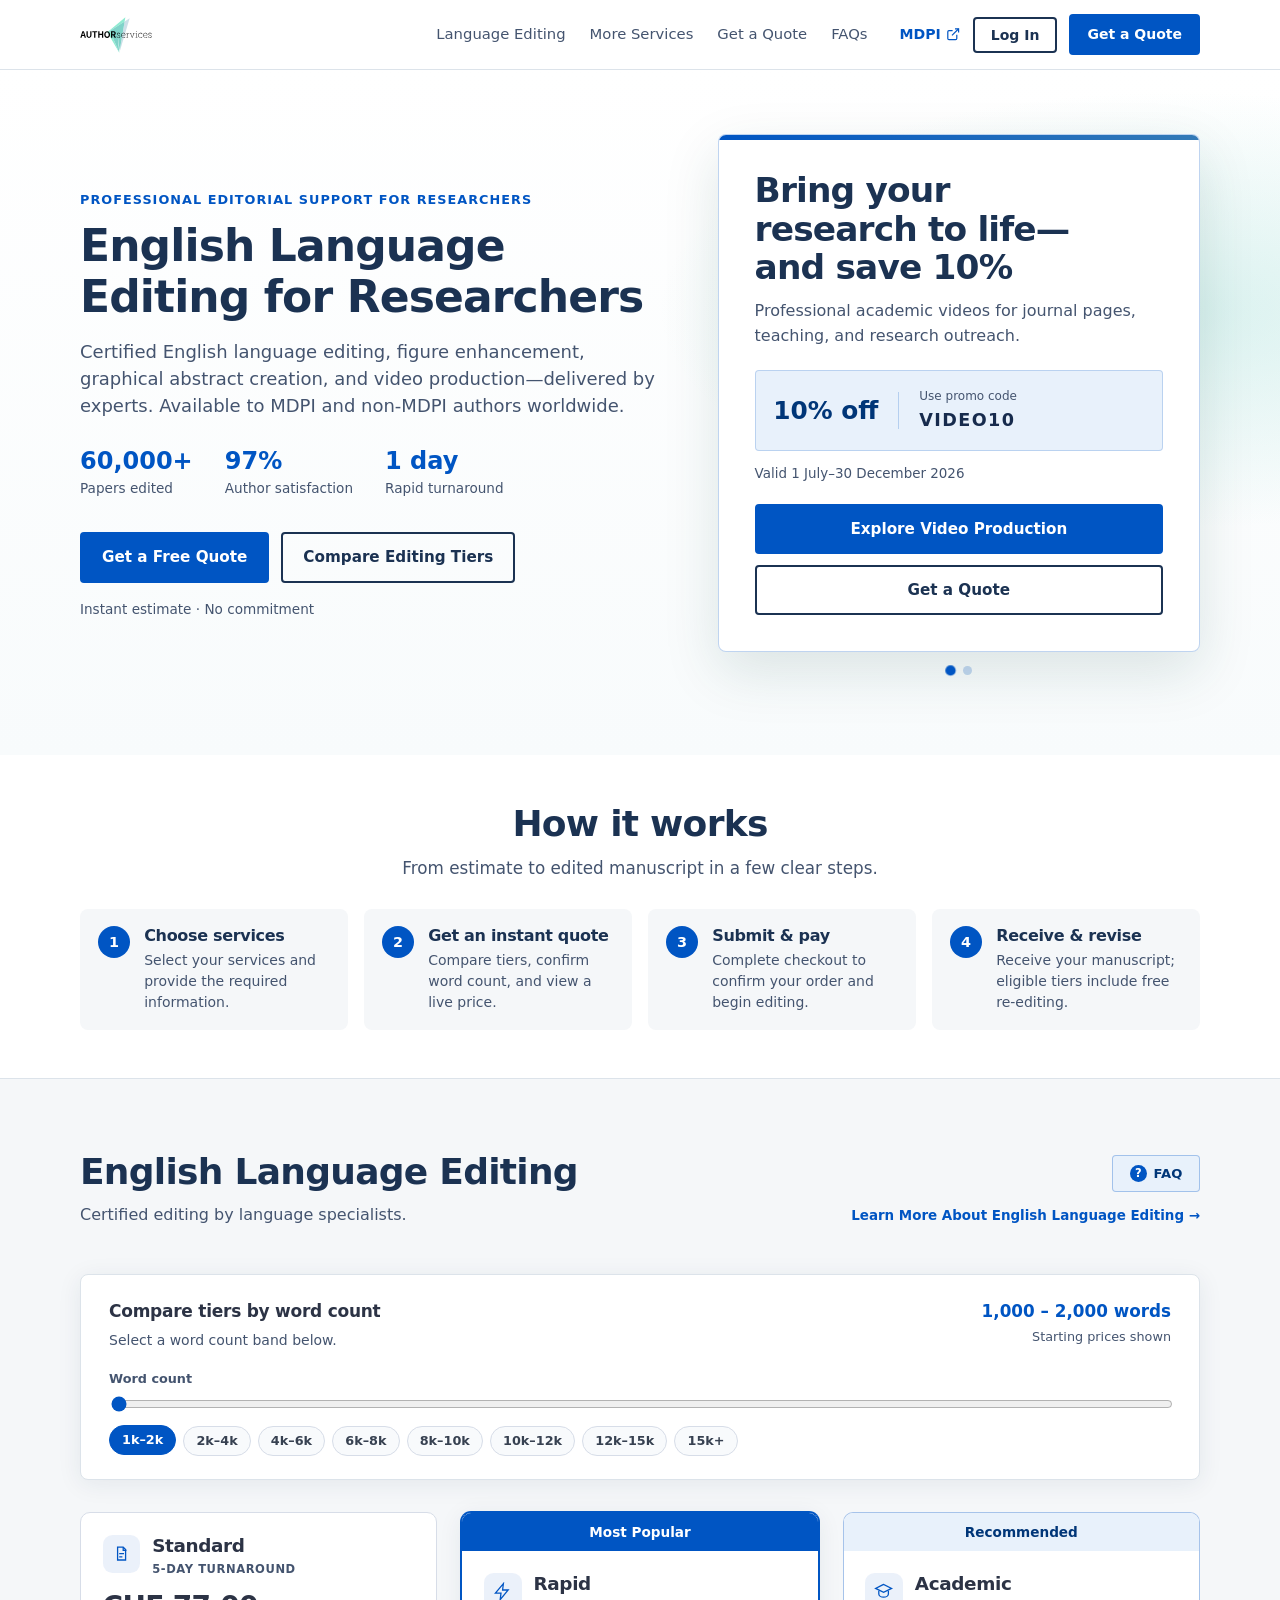
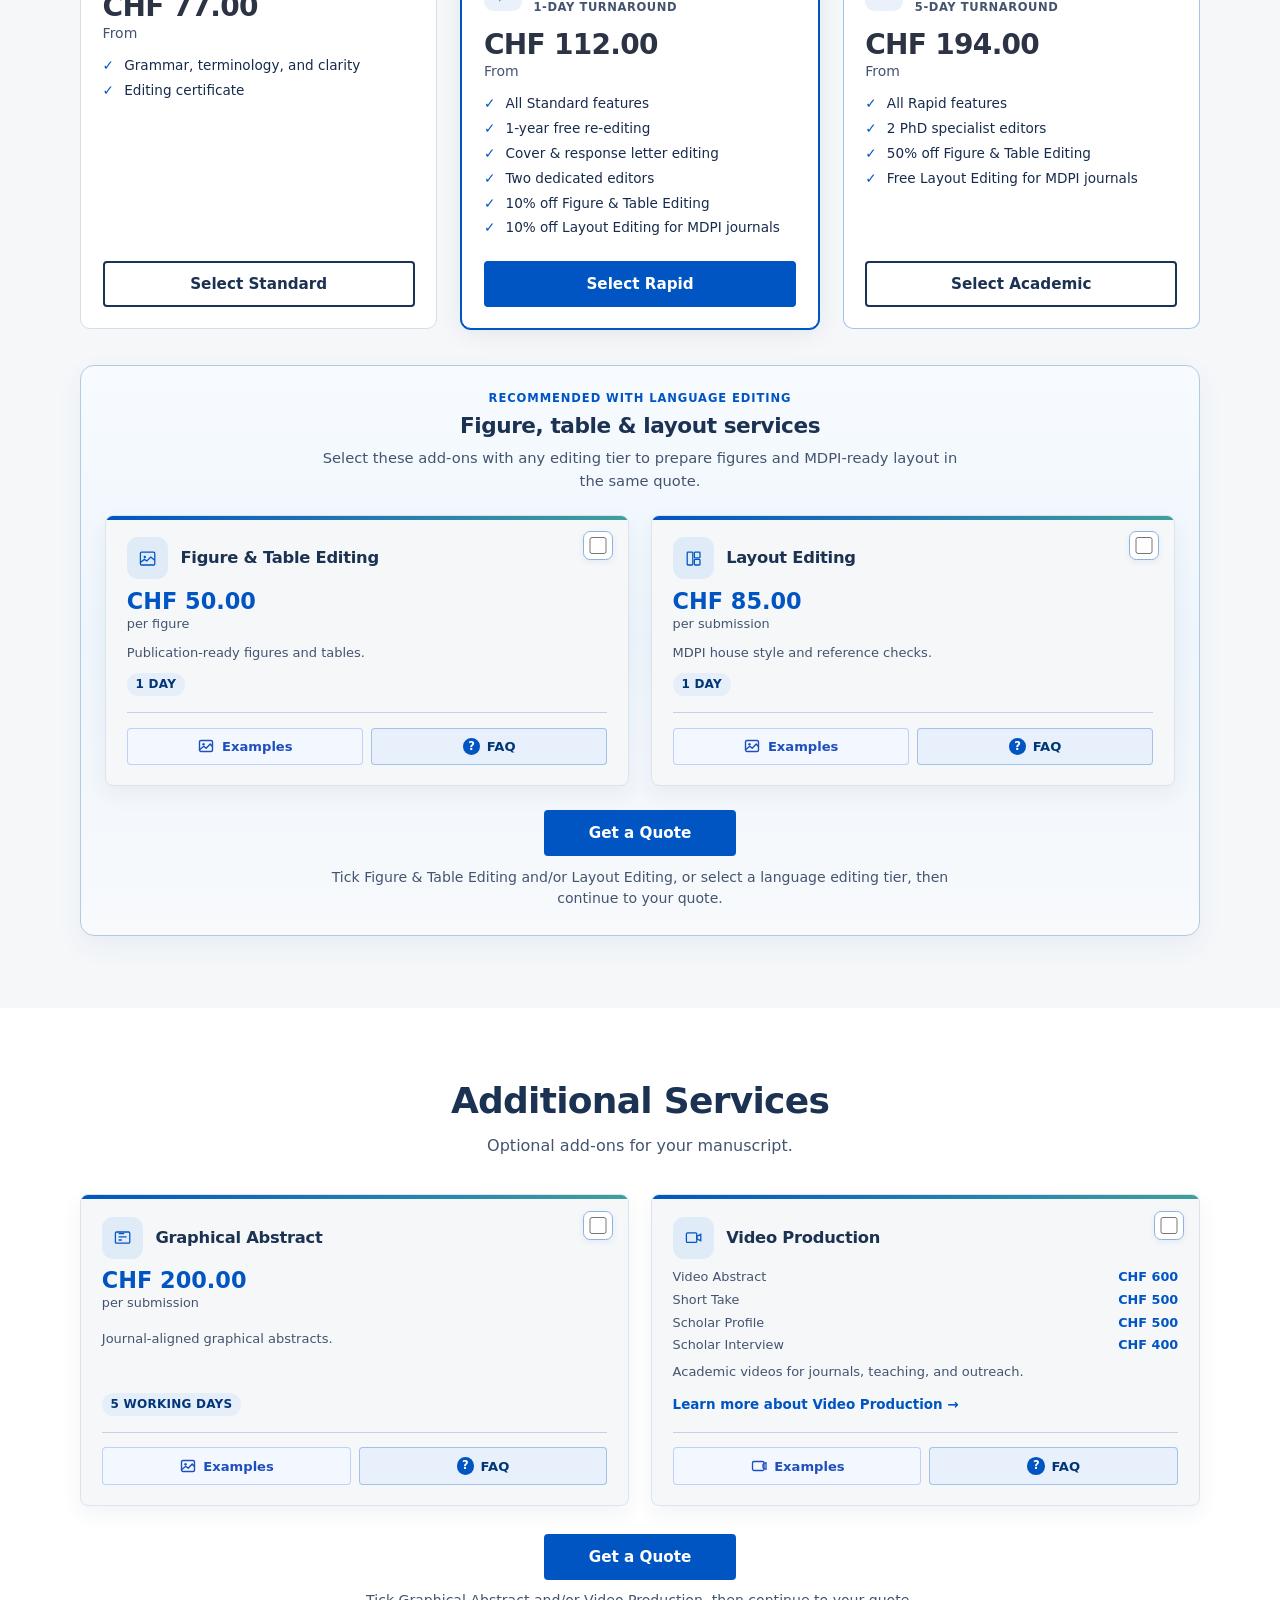
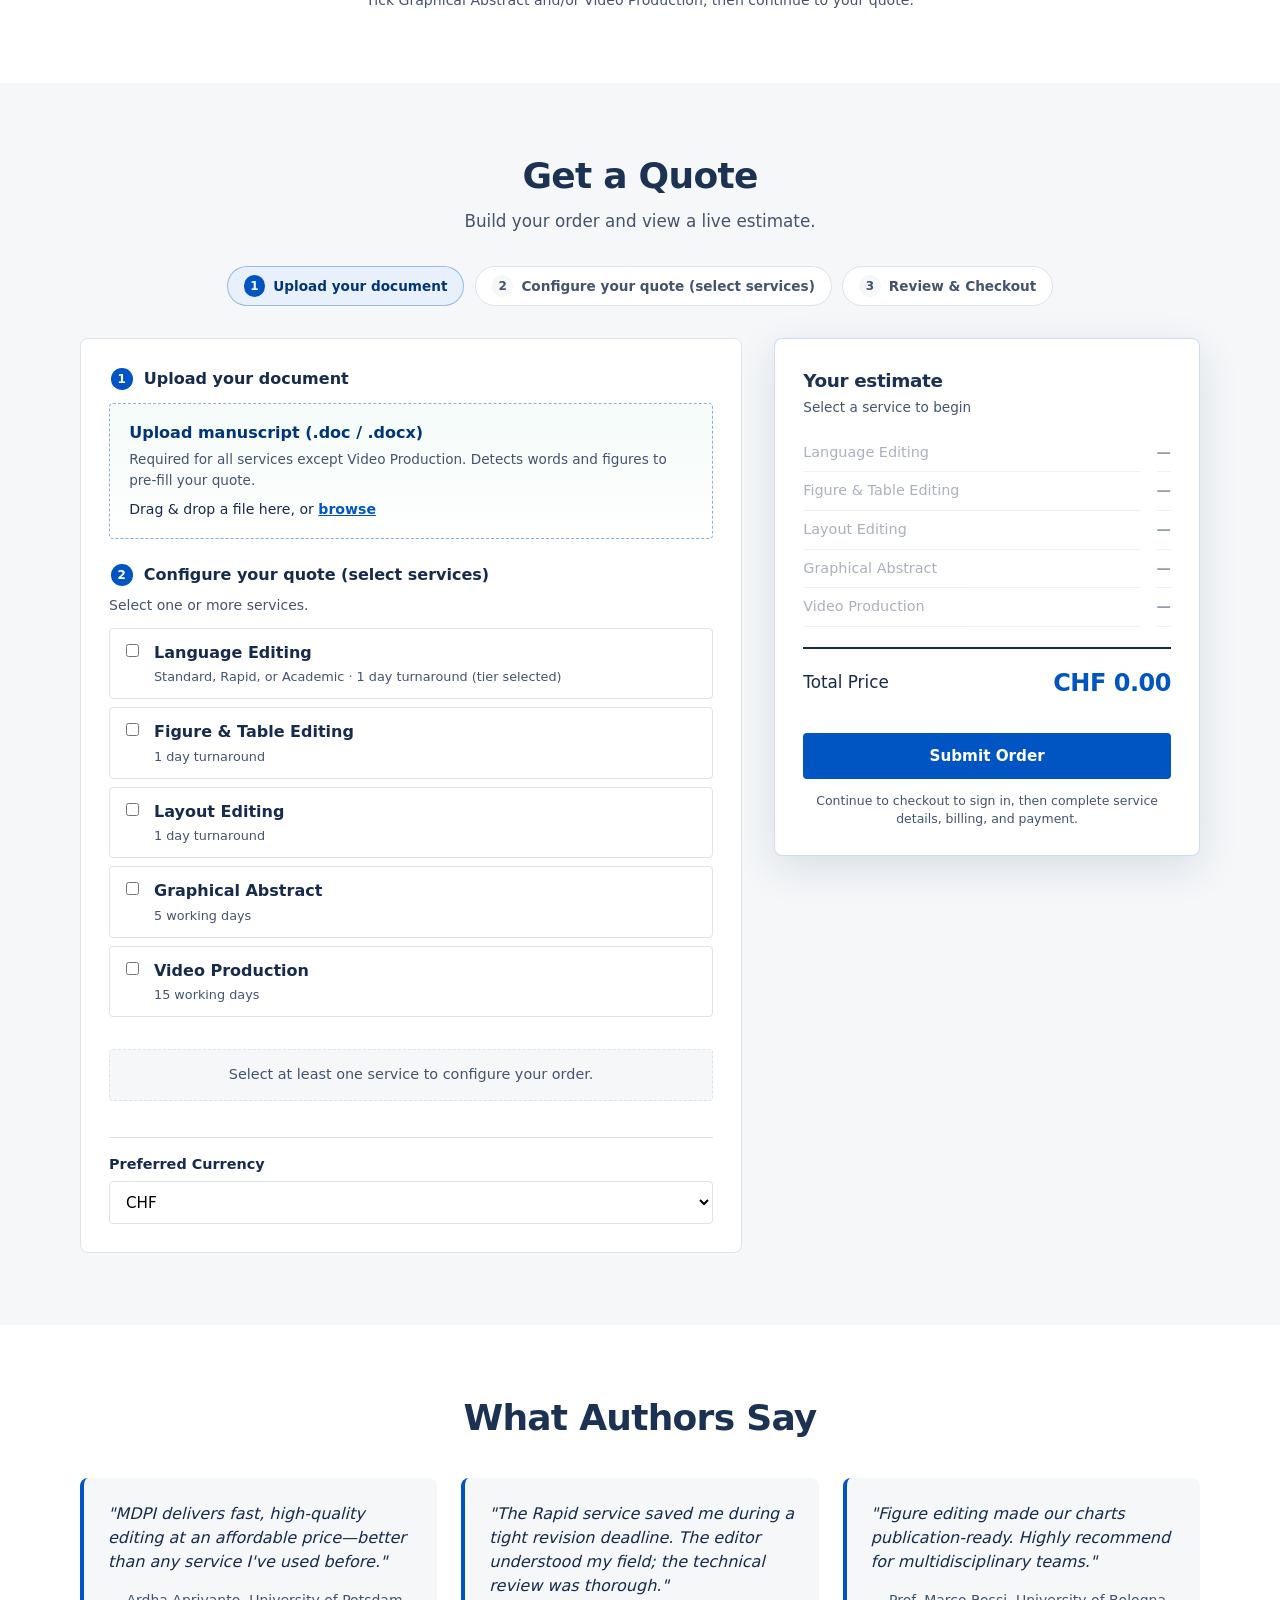
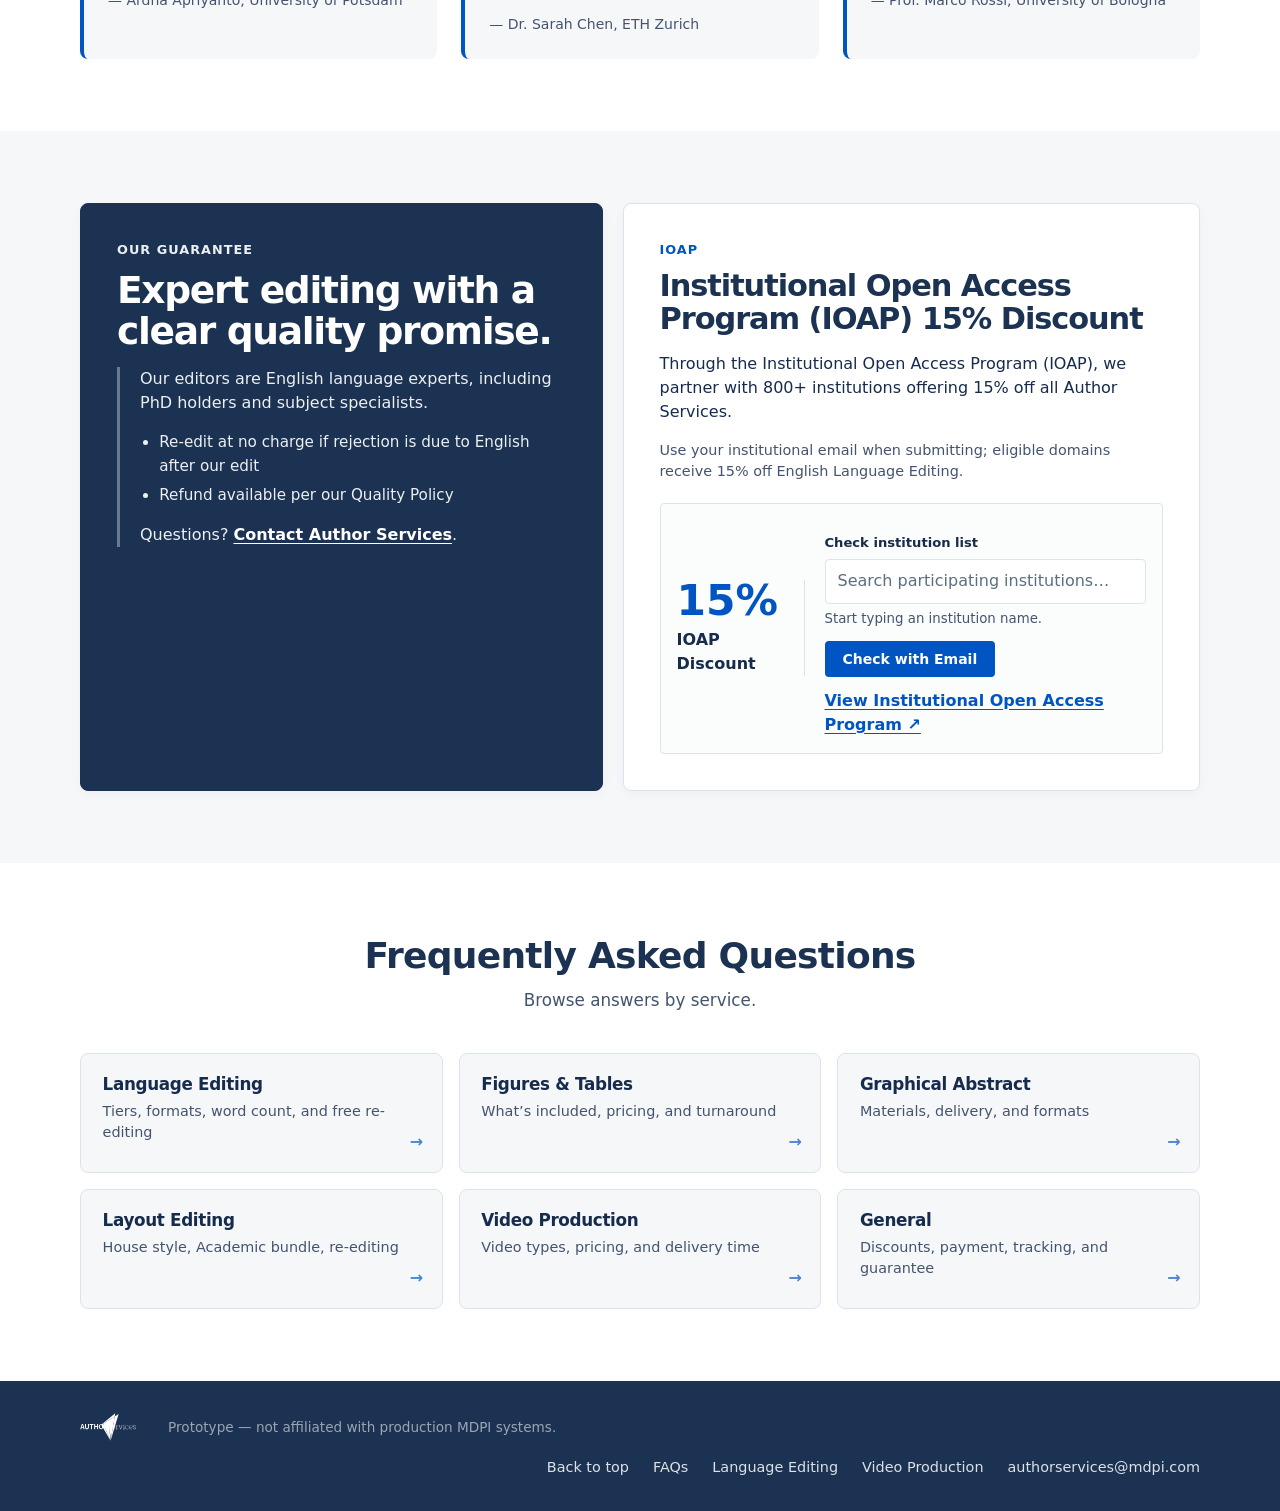
==== commit c6637368: "Add header Log In profile menu and simplify checkout login. Replace create-account copy with a Log I" ====
--- a/index.html
+++ b/index.html
@@ -167,7 +167,7 @@
       }
     </script>
     <link rel="stylesheet" href="fonts.css?v=20260716b" />
-    <link rel="stylesheet" href="styles.css?v=20260728k" />
+    <link rel="stylesheet" href="styles.css?v=20260728m" />
     <link rel="stylesheet" href="ux-enhance.css?v=20260728f" />
   </head>
   <body>
@@ -200,6 +200,7 @@
             <svg class="icon-external" width="14" height="14" viewBox="0 0 24 24" fill="none" stroke="currentColor" stroke-width="2" aria-hidden="true"><path d="M18 13v6a2 2 0 0 1-2 2H5a2 2 0 0 1-2-2V8a2 2 0 0 1 2-2h6"/><polyline points="15 3 21 3 21 9"/><line x1="10" y1="14" x2="21" y2="3"/></svg>
             <span class="visually-hidden" data-i18n="headerMdpiHint">(opens in new tab)</span>
           </a>
+          <div class="header-auth" data-header-auth></div>
           <a href="#quote" class="btn btn-primary btn-sm header-cta" data-i18n="headerCta">Get a Quote</a>
         </div>
         <button class="menu-toggle" type="button" aria-label="Open menu" aria-expanded="false" aria-controls="main-nav">
@@ -1156,8 +1157,9 @@
     <script src="https://cdn.jsdelivr.net/npm/jszip@3.10.1/dist/jszip.min.js"></script>
     <script src="https://cdn.jsdelivr.net/npm/mammoth@1.8.0/mammoth.browser.min.js"></script>
     <script src="money.js?v=20260723b"></script>
-    <script src="i18n.js?v=20260728d"></script>
+    <script src="auth.js?v=20260728b"></script>
+    <script src="i18n.js?v=20260728e"></script>
     <script src="ioap-institutions.js?v=20260715a"></script>
-    <script src="app.js?v=20260728n"></script>
+    <script src="app.js?v=20260728o"></script>
   </body>
 </html>
--- a/styles.css
+++ b/styles.css
@@ -200,6 +200,133 @@
   height: 0.9rem;
   opacity: 1;
   color: currentColor;
+}
+
+.header-auth {
+  display: inline-flex;
+  align-items: center;
+  position: relative;
+  flex-shrink: 0;
+}
+
+.header-login-btn {
+  white-space: nowrap;
+}
+
+.header-profile {
+  position: relative;
+}
+
+.header-profile-trigger {
+  display: inline-flex;
+  align-items: center;
+  gap: 0.45rem;
+  padding: 0.2rem 0.45rem 0.2rem 0.2rem;
+  border: 1px solid var(--border);
+  border-radius: 999px;
+  background: var(--white);
+  color: var(--text);
+  font: inherit;
+  font-size: 0.88rem;
+  font-weight: 600;
+  cursor: pointer;
+}
+
+.header-profile-trigger:hover,
+.header-profile-trigger[aria-expanded="true"] {
+  border-color: rgba(0, 85, 195, 0.35);
+  background: var(--mdpi-green-light);
+}
+
+.header-profile-avatar {
+  display: inline-flex;
+  align-items: center;
+  justify-content: center;
+  width: 1.7rem;
+  height: 1.7rem;
+  border-radius: 999px;
+  background: var(--as-primary);
+  color: #fff;
+  font-size: 0.68rem;
+  font-weight: 700;
+  letter-spacing: 0.02em;
+}
+
+.header-profile-name {
+  max-width: 7.5rem;
+  overflow: hidden;
+  text-overflow: ellipsis;
+  white-space: nowrap;
+}
+
+.header-profile-caret {
+  width: 0;
+  height: 0;
+  margin-right: 0.15rem;
+  border-left: 4px solid transparent;
+  border-right: 4px solid transparent;
+  border-top: 5px solid currentColor;
+  opacity: 0.7;
+}
+
+.header-profile-menu {
+  position: absolute;
+  top: calc(100% + 0.4rem);
+  right: 0;
+  min-width: 13.5rem;
+  padding: 0.35rem;
+  border: 1px solid var(--border);
+  border-radius: var(--radius-sm);
+  background: var(--white);
+  box-shadow: var(--shadow-lg, 0 12px 30px rgba(15, 23, 42, 0.12));
+  z-index: 80;
+}
+
+.header-profile-menu.hidden {
+  display: none;
+}
+
+.header-profile-menu-item {
+  display: flex;
+  align-items: center;
+  justify-content: space-between;
+  gap: 0.75rem;
+  width: 100%;
+  padding: 0.65rem 0.75rem;
+  border: 0;
+  border-radius: calc(var(--radius-sm) - 2px);
+  background: transparent;
+  color: var(--text);
+  font: inherit;
+  font-size: 0.9rem;
+  font-weight: 600;
+  text-align: left;
+  text-decoration: none;
+  cursor: pointer;
+}
+
+.header-profile-menu-item + .header-profile-menu-item {
+  margin-top: 0.15rem;
+  border-top: 1px solid var(--border);
+  border-radius: 0 0 calc(var(--radius-sm) - 2px) calc(var(--radius-sm) - 2px);
+}
+
+.header-profile-menu-item:hover {
+  background: var(--mdpi-green-light);
+  color: var(--as-primary);
+}
+
+.header-profile-menu-item-button {
+  color: var(--text-muted);
+}
+
+.header-profile-menu-item-button:hover {
+  color: var(--as-primary);
+}
+
+.header-profile-menu-item .icon-external {
+  flex-shrink: 0;
+  opacity: 0.8;
 }
 
 .faq-site-header .header-actions {
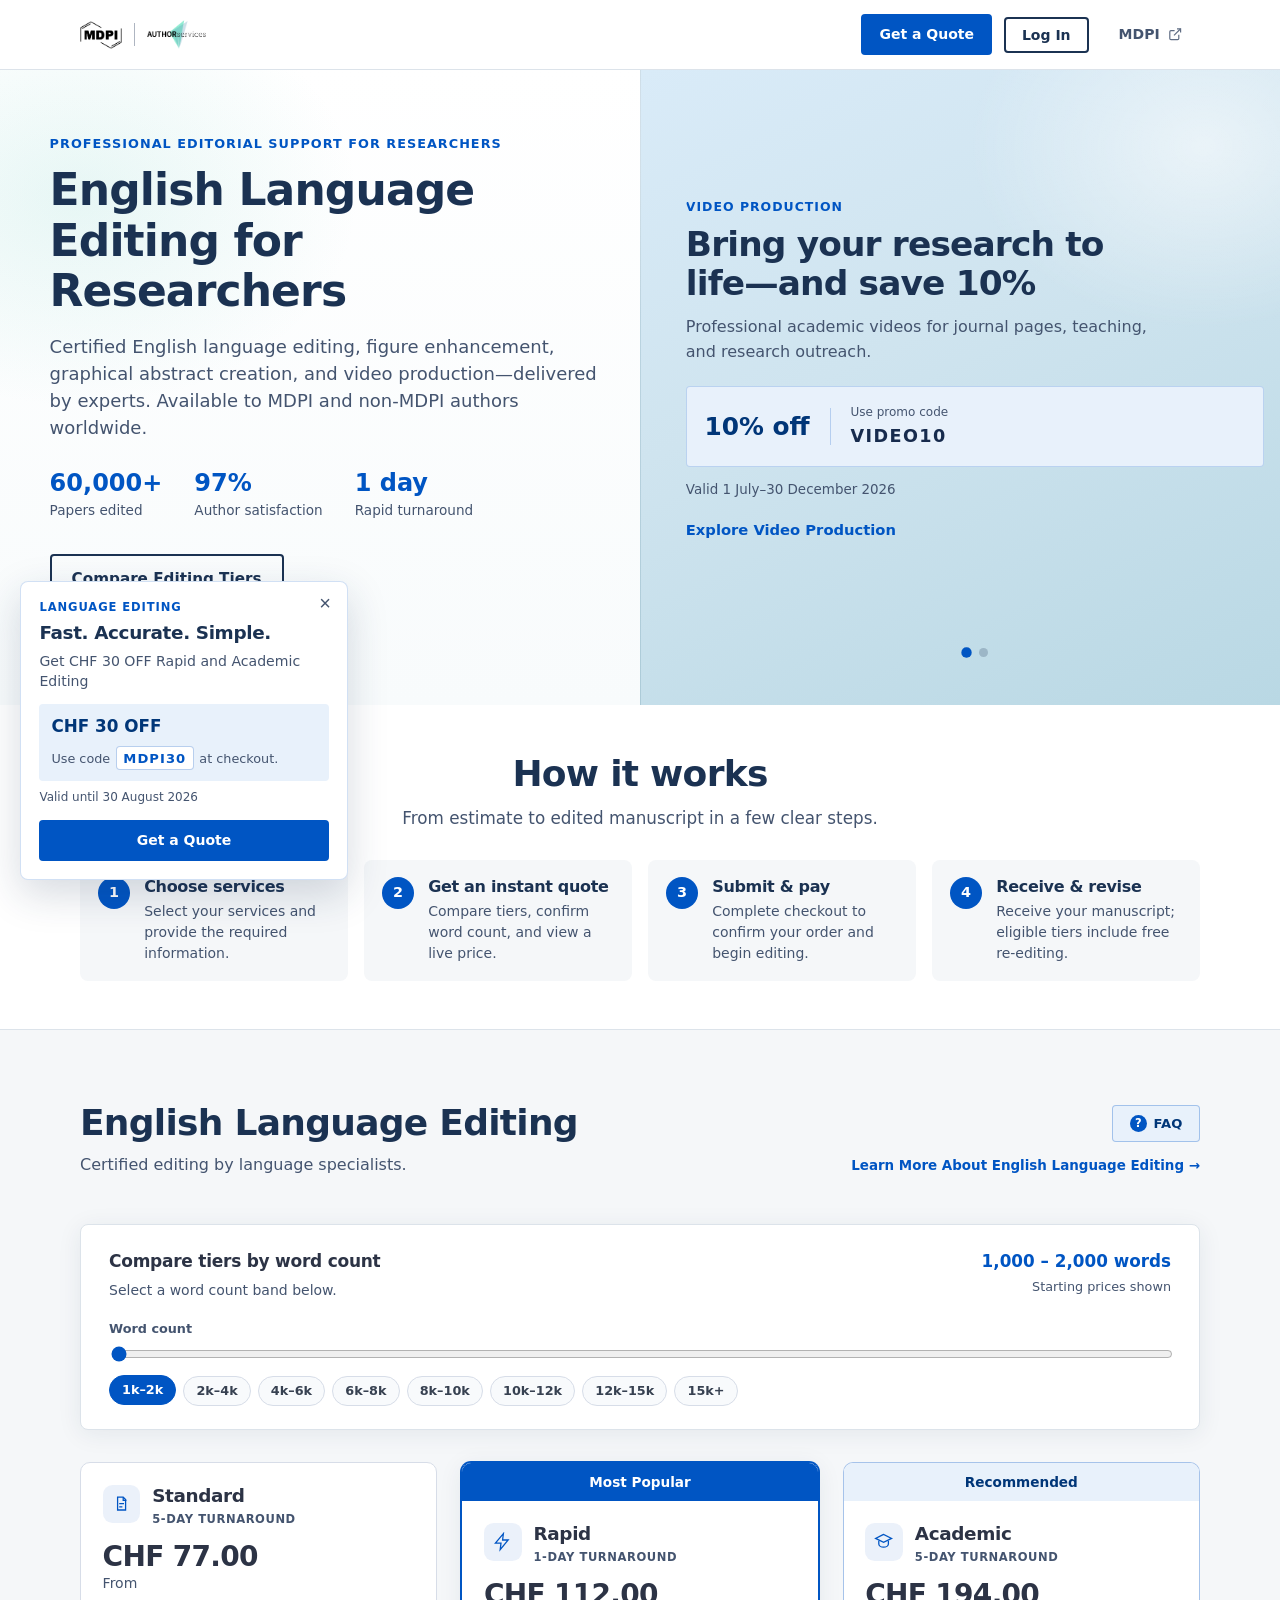
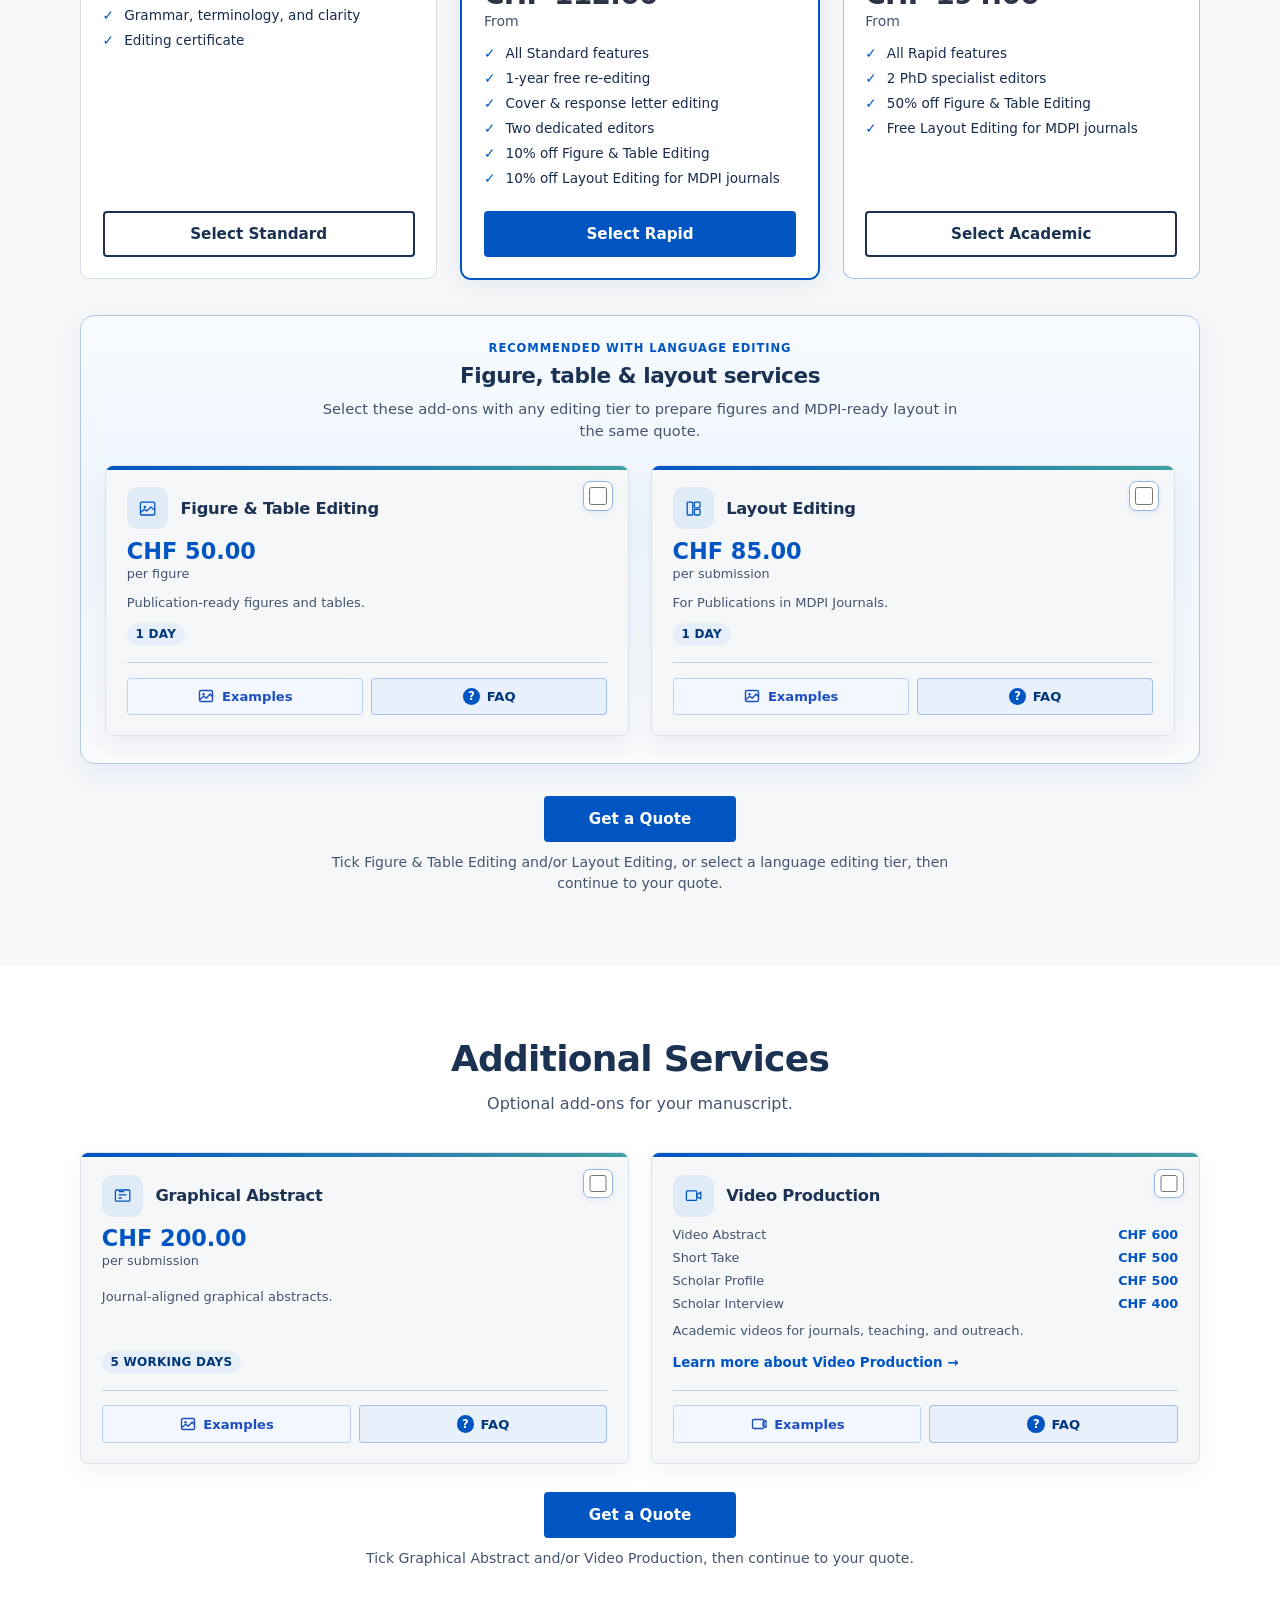
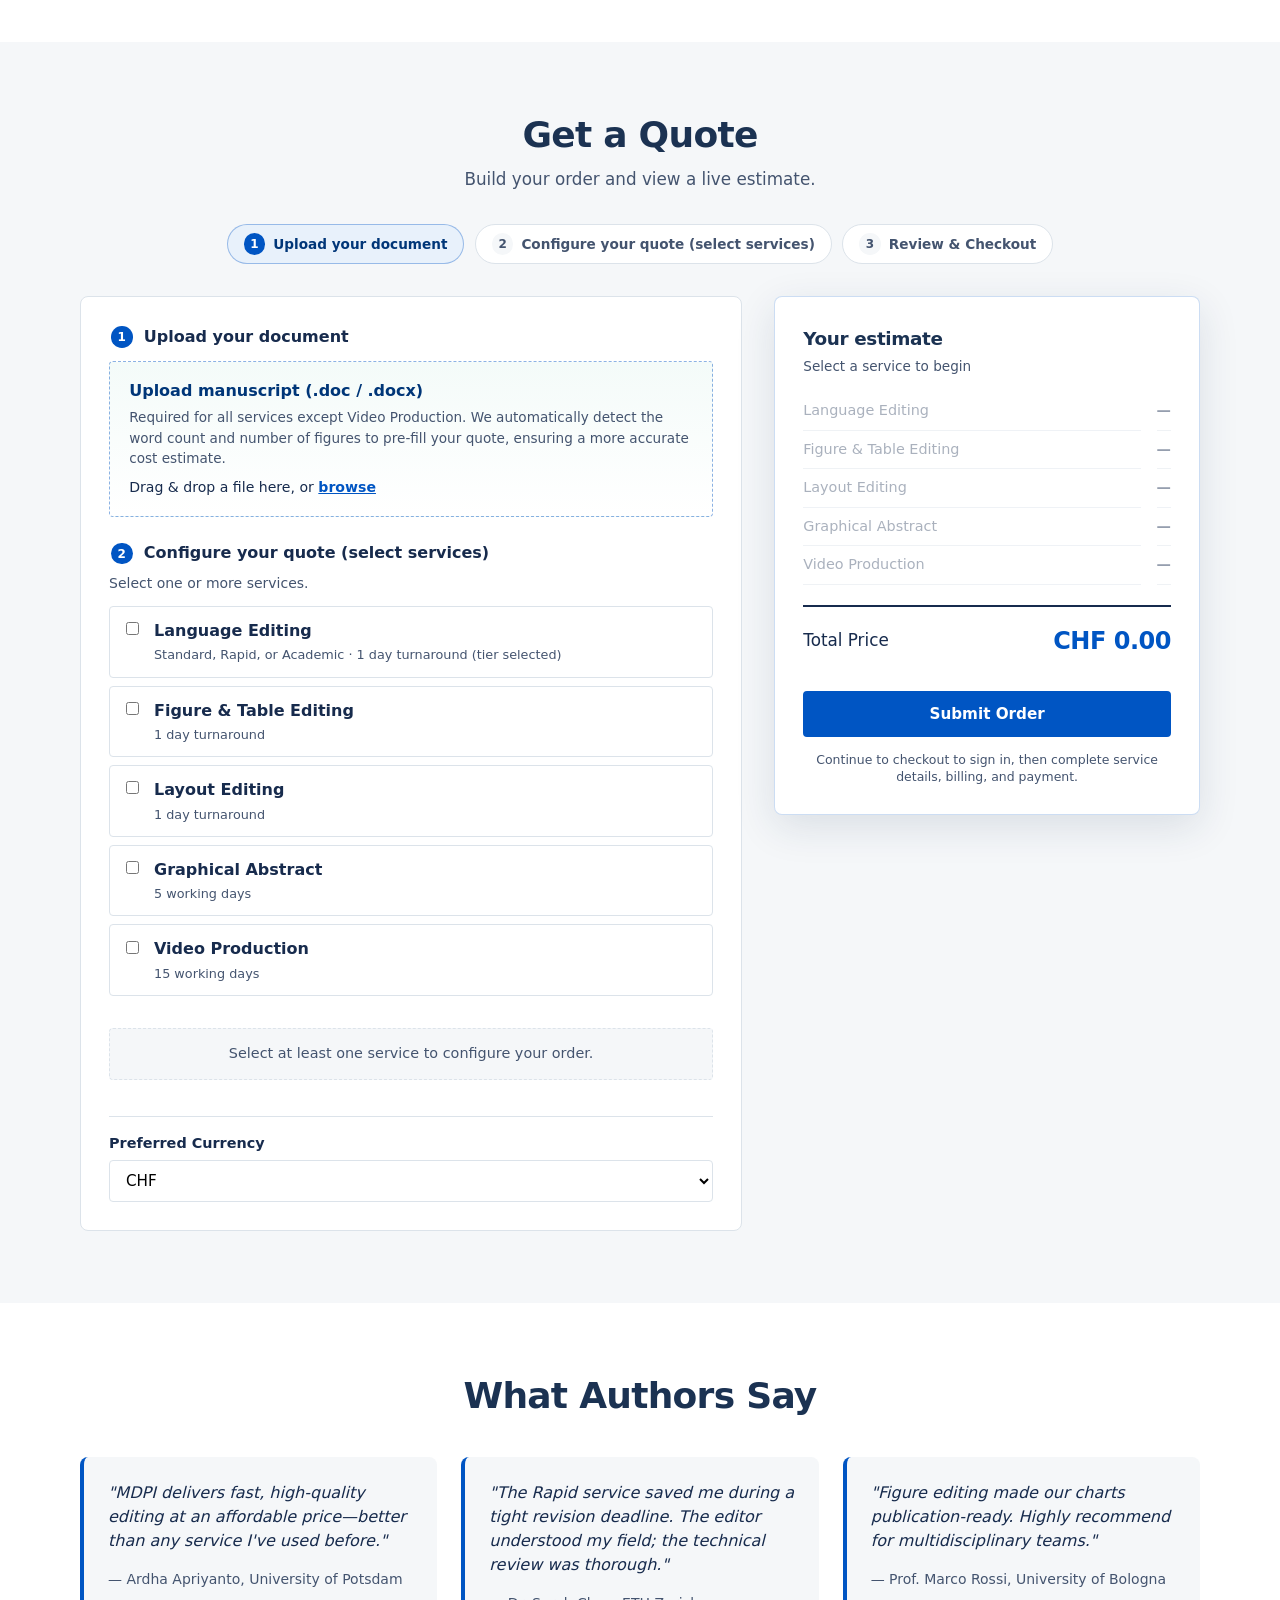
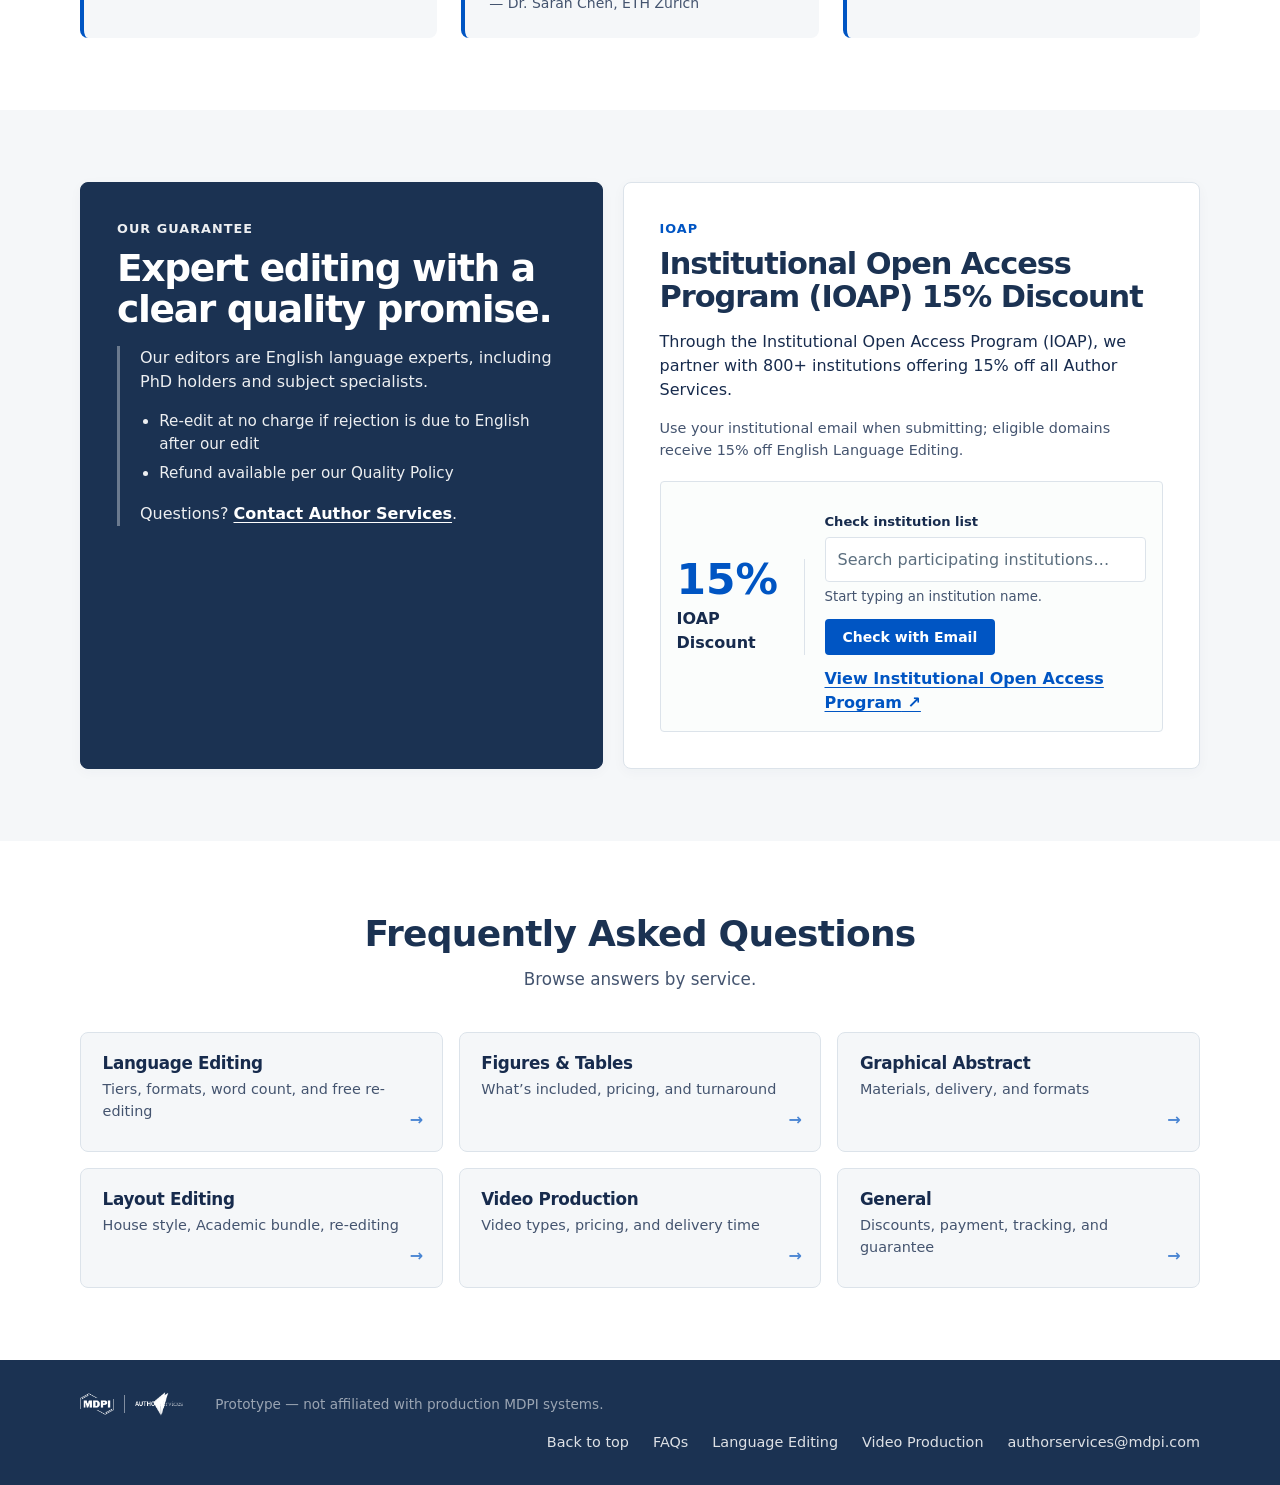
==== commit ab2b026b: "Improve checkout persistence, header hierarchy, and hero campaign UX. Auto-save steps 2–4 without Sa" ====
--- a/index.html
+++ b/index.html
@@ -167,32 +167,36 @@
       }
     </script>
     <link rel="stylesheet" href="fonts.css?v=20260716b" />
-    <link rel="stylesheet" href="styles.css?v=20260728m" />
-    <link rel="stylesheet" href="ux-enhance.css?v=20260728f" />
+    <link rel="stylesheet" href="styles.css?v=20260728u" />
+    <link rel="stylesheet" href="ux-enhance.css?v=20260728p" />
   </head>
   <body>
     <a class="skip-link" href="#main" data-i18n="skipToContent">Skip to content</a>
     <header class="site-header" id="top">
       <div class="container header-inner">
-        <a href="index.html" class="logo">
+        <a href="index.html" class="logo" aria-label="MDPI Author Services">
           <img
-            class="logo-img"
-            src="assets/mdpi-authors-services-logo.svg"
-            alt="MDPI Author Services"
-            width="180"
-            height="32"
+            class="logo-img logo-img-mdpi"
+            src="assets/mdpi-logo-mark.png"
+            alt="MDPI"
+            width="90"
+            height="60"
+          />
+          <span class="logo-divider" aria-hidden="true"></span>
+          <img
+            class="logo-img logo-img-author-services"
+            src="assets/author-services-logo.png"
+            alt="Author Services"
+            width="160"
+            height="80"
           />
         </a>
-        <nav class="main-nav" id="main-nav" aria-label="Main navigation">
-          <a href="#services" data-i18n="navLanguage">Language Editing</a>
-          <a href="#additional-services" data-i18n="navMore">More Services</a>
-          <a href="#quote" data-i18n="navQuote">Get a Quote</a>
-          <a href="faq/language-editing.html" data-i18n="navFaqs">FAQs</a>
-        </nav>
         <div class="header-actions">
+          <a href="#quote" class="btn btn-primary btn-sm header-cta" data-i18n="headerCta">Get a Quote</a>
+          <div class="header-auth" data-header-auth></div>
           <a
             href="https://www.mdpi.com"
-            class="header-mdpi-link"
+            class="btn btn-tertiary btn-sm header-mdpi-link"
             target="_blank"
             rel="noopener noreferrer"
           >
@@ -200,47 +204,44 @@
             <svg class="icon-external" width="14" height="14" viewBox="0 0 24 24" fill="none" stroke="currentColor" stroke-width="2" aria-hidden="true"><path d="M18 13v6a2 2 0 0 1-2 2H5a2 2 0 0 1-2-2V8a2 2 0 0 1 2-2h6"/><polyline points="15 3 21 3 21 9"/><line x1="10" y1="14" x2="21" y2="3"/></svg>
             <span class="visually-hidden" data-i18n="headerMdpiHint">(opens in new tab)</span>
           </a>
-          <div class="header-auth" data-header-auth></div>
-          <a href="#quote" class="btn btn-primary btn-sm header-cta" data-i18n="headerCta">Get a Quote</a>
         </div>
-        <button class="menu-toggle" type="button" aria-label="Open menu" aria-expanded="false" aria-controls="main-nav">
-          <span></span><span></span><span></span>
-        </button>
       </div>
     </header>
 
     <main id="main">
       <section class="hero" aria-labelledby="hero-title">
-        <div class="container hero-grid">
-          <div class="hero-content">
-            <p class="eyebrow" data-i18n="heroEyebrow">Professional editorial support for researchers</p>
-            <h1 id="hero-title" data-i18n="heroTitle">English Language Editing for Researchers</h1>
-            <p class="hero-lead" data-i18n="heroLead">
-              Certified English language editing, figure enhancement, graphical abstract creation, and video production—delivered by experts. Available to MDPI and non-MDPI authors worldwide.
-            </p>
-            <div class="hero-stats">
-              <div class="stat" role="group" aria-label="60,000 plus papers edited">
-                <strong aria-hidden="true">60,000+</strong>
-                <span data-i18n="heroStatPapers">Papers edited</span>
-              </div>
-              <div class="stat" role="group" aria-label="97 percent author satisfaction">
-                <strong aria-hidden="true">97%</strong>
-                <span data-i18n="heroStatSatisfaction">Author satisfaction</span>
-              </div>
-              <div class="stat" role="group" aria-label="1 day rapid turnaround">
-                <strong aria-hidden="true">1 day</strong>
-                <span data-i18n="heroStatTurnaround">Rapid turnaround</span>
-              </div>
+        <div class="hero-grid">
+          <div class="hero-content-wrap">
+            <div class="hero-content">
+              <p class="eyebrow" data-i18n="heroEyebrow">Professional editorial support for researchers</p>
+              <h1 id="hero-title" data-i18n="heroTitle">English Language Editing for Researchers</h1>
+              <p class="hero-lead" data-i18n="heroLead">
+                Certified English language editing, figure enhancement, graphical abstract creation, and video production—delivered by experts. Available to MDPI and non-MDPI authors worldwide.
+              </p>
+              <div class="hero-stats">
+                <div class="stat" role="group" aria-label="60,000 plus papers edited">
+                  <strong aria-hidden="true">60,000+</strong>
+                  <span data-i18n="heroStatPapers">Papers edited</span>
+                </div>
+                <div class="stat" role="group" aria-label="97 percent author satisfaction">
+                  <strong aria-hidden="true">97%</strong>
+                  <span data-i18n="heroStatSatisfaction">Author satisfaction</span>
+                </div>
+                <div class="stat" role="group" aria-label="1 day rapid turnaround">
+                  <strong aria-hidden="true">1 day</strong>
+                  <span data-i18n="heroStatTurnaround">Rapid turnaround</span>
+                </div>
+              </div>
+              <div class="hero-actions">
+                <a href="#services" class="btn btn-outline" data-i18n="heroCompare">Compare Editing Tiers</a>
+              </div>
+              <p class="hero-micro" data-i18n="heroMicro">Instant estimate · No commitment</p>
             </div>
-            <div class="hero-actions">
-              <a href="#quote" class="btn btn-primary" data-i18n="heroCta">Get a Free Quote</a>
-              <a href="#services" class="btn btn-outline" data-i18n="heroCompare">Compare Editing Tiers</a>
-            </div>
-            <p class="hero-micro" data-i18n="heroMicro">Instant estimate · No commitment</p>
-          </div>
-          <div class="campaign-carousel" data-campaign-carousel aria-roledescription="carousel" aria-label="Promotions">
+          </div>
+          <div class="campaign-carousel hero-campaign-panel" data-campaign-carousel aria-roledescription="carousel" aria-label="Featured services">
             <div class="campaign-slides">
               <aside class="hero-card campaign-card campaign-slide is-active" aria-labelledby="video-campaign-title">
+                <p class="campaign-kicker" data-i18n="campaignVideoKicker">Video Production</p>
                 <h2 id="video-campaign-title" data-i18n="campaignTitle">Bring your research to life—and save 10%</h2>
                 <p class="campaign-copy" data-i18n="campaignCopy">
                   Professional academic videos for journal pages, teaching, and research outreach.
@@ -254,34 +255,88 @@
                 </div>
                 <p class="campaign-dates" data-i18n="campaignDates">Valid 1 July–30 December 2026</p>
                 <div class="campaign-actions">
-                  <a href="video-production.html" class="btn btn-primary" data-i18n="campaignExplore">Explore Video Production</a>
-                  <a href="#quote" class="btn btn-outline" data-i18n="campaignQuote">Get a Quote</a>
+                  <a href="video-production.html" class="campaign-text-link" data-i18n="campaignExplore">Explore Video Production</a>
                 </div>
               </aside>
-              <aside class="hero-card campaign-card campaign-slide" aria-labelledby="editing-campaign-title" hidden>
-                <h2 id="editing-campaign-title" data-i18n="editingCampaignTitle">Fast. Accurate. Simple.</h2>
-                <p class="campaign-copy" data-i18n="editingCampaignCopy">Get CHF 30 OFF Rapid and Academic Editing</p>
-                <div class="campaign-offer">
-                  <span class="campaign-discount" data-i18n="editingCampaignDiscount">CHF 30 OFF</span>
-                  <div>
-                    <span class="campaign-code-label" data-i18n="campaignCodeLabel">Code:</span>
-                    <strong class="campaign-code">MDPI30</strong>
-                  </div>
-                </div>
-                <p class="campaign-dates" data-i18n="editingCampaignDates">Valid until 30 August 2026</p>
+              <aside class="hero-card campaign-card campaign-slide campaign-slide-figures" aria-labelledby="figures-campaign-title" hidden>
+                <p class="campaign-kicker" data-i18n="figuresCampaignKicker">Figure &amp; Table Editing</p>
+                <h2 id="figures-campaign-title" data-i18n="figuresCampaignTitle">Publication-ready figures, every time</h2>
+                <p class="campaign-copy" data-i18n="figuresCampaignCopy">
+                  See how we turn rough sketches and cluttered charts into clear, journal-ready visuals.
+                </p>
+                <div class="campaign-figure-examples" aria-label="Before and after figure examples">
+                  <figure>
+                    <button
+                      type="button"
+                      class="campaign-figure-thumb link-examples"
+                      data-example="figures"
+                      data-example-index="0"
+                      aria-label="View larger figure example: Illustration and charts"
+                    >
+                      <img
+                        src="assets/figures-example-1.png"
+                        alt="Before and after: hand-drawn synapse sketch refined into a publication illustration, plus redesigned bar charts"
+                        width="512"
+                        height="331"
+                        loading="lazy"
+                      />
+                      <span class="campaign-figure-zoom-hint" aria-hidden="true">Click to zoom</span>
+                    </button>
+                    <figcaption data-i18n="figuresCampaignExample1">Illustration &amp; charts</figcaption>
+                  </figure>
+                  <figure>
+                    <button
+                      type="button"
+                      class="campaign-figure-thumb link-examples"
+                      data-example="figures"
+                      data-example-index="1"
+                      aria-label="View larger figure example: Diagrams and data visuals"
+                    >
+                      <img
+                        src="assets/figures-example-2.png"
+                        alt="Before and after: flow diagram, line graph, and charts refined for clarity and color"
+                        width="512"
+                        height="338"
+                        loading="lazy"
+                      />
+                      <span class="campaign-figure-zoom-hint" aria-hidden="true">Click to zoom</span>
+                    </button>
+                    <figcaption data-i18n="figuresCampaignExample2">Diagrams &amp; data visuals</figcaption>
+                  </figure>
+                </div>
                 <div class="campaign-actions">
-                  <a href="#quote" class="btn btn-primary" data-i18n="campaignQuote">Get a Quote</a>
-                  <a href="#services" class="btn btn-outline" data-i18n="heroCompare">Compare Editing Tiers</a>
+                  <a href="#figure-table-editing" class="campaign-text-link" data-i18n="figuresCampaignExplore">Explore Figure Editing</a>
                 </div>
               </aside>
             </div>
-            <div class="campaign-carousel-dots" role="tablist" aria-label="Choose promotion">
+            <div class="campaign-carousel-dots" role="tablist" aria-label="Choose featured service">
               <button type="button" class="campaign-carousel-dot is-active" role="tab" aria-selected="true" aria-label="Video production promotion" data-slide="0"></button>
-              <button type="button" class="campaign-carousel-dot" role="tab" aria-selected="false" aria-label="Editing promotion" data-slide="1"></button>
+              <button type="button" class="campaign-carousel-dot" role="tab" aria-selected="false" aria-label="Figure and table editing examples" data-slide="1"></button>
             </div>
           </div>
         </div>
       </section>
+
+      <aside
+        class="promo-popup"
+        id="editing-promo-popup"
+        data-promo-popup
+        aria-labelledby="editing-promo-title"
+        role="complementary"
+      >
+        <button type="button" class="promo-popup-close" data-promo-dismiss aria-label="Dismiss promotion">×</button>
+        <p class="promo-popup-kicker" data-i18n="navLanguage">Language Editing</p>
+        <h2 id="editing-promo-title" class="promo-popup-title" data-i18n="editingCampaignTitle">Fast. Accurate. Simple.</h2>
+        <p class="promo-popup-copy" data-i18n="editingCampaignCopy">Get CHF 30 OFF Rapid and Academic Editing</p>
+        <div class="promo-popup-offer">
+          <span class="promo-popup-discount" data-i18n="editingCampaignDiscount">CHF 30 OFF</span>
+          <p class="promo-popup-howto" data-i18n-html="editingCampaignHowto">
+            Use code <strong class="promo-code-highlight">MDPI30</strong> at checkout.
+          </p>
+        </div>
+        <p class="promo-popup-dates" data-i18n="editingCampaignDates">Valid until 30 August 2026</p>
+        <a href="#quote" class="btn btn-primary btn-sm promo-popup-cta" data-i18n="campaignQuote">Get a Quote</a>
+      </aside>
 
       <section class="section journey-section" aria-labelledby="journey-title">
         <div class="container">
@@ -393,7 +448,16 @@
                   <li>Grammar, terminology, and clarity</li>
                   <li>Editing certificate</li>
                 </ul>
-                <button class="btn btn-outline btn-block select-tier" data-tier="standard">Select Standard</button>
+                <button
+                  type="button"
+                  class="btn btn-outline btn-block select-tier"
+                  data-tier="standard"
+                  data-label-idle="Select Standard"
+                  data-label-selected="Standard Selected"
+                  aria-pressed="false"
+                >
+                  Select Standard
+                </button>
               </div>
             </article>
 
@@ -421,7 +485,16 @@
                   <li>10% off Figure &amp; Table Editing</li>
                   <li>10% off Layout Editing for MDPI journals</li>
                 </ul>
-                <button class="btn btn-primary btn-block select-tier" data-tier="rapid">Select Rapid</button>
+                <button
+                  type="button"
+                  class="btn btn-primary btn-block select-tier"
+                  data-tier="rapid"
+                  data-label-idle="Select Rapid"
+                  data-label-selected="Rapid Selected"
+                  aria-pressed="false"
+                >
+                  Select Rapid
+                </button>
               </div>
             </article>
 
@@ -447,12 +520,21 @@
                   <li>50% off Figure &amp; Table Editing</li>
                   <li>Free Layout Editing for MDPI journals</li>
                 </ul>
-                <button class="btn btn-outline btn-block select-tier" data-tier="academic">Select Academic</button>
+                <button
+                  type="button"
+                  class="btn btn-outline btn-block select-tier"
+                  data-tier="academic"
+                  data-label-idle="Select Academic"
+                  data-label-selected="Academic Selected"
+                  aria-pressed="false"
+                >
+                  Select Academic
+                </button>
               </div>
             </article>
           </div>
 
-          <div class="editing-companion-panel">
+          <div class="editing-companion-panel" id="editing-companion-services">
             <div class="editing-companion-panel-head">
               <p class="editing-companion-eyebrow">Recommended with language editing</p>
               <h3 class="editing-companion-title">Figure, table &amp; layout services</h3>
@@ -525,7 +607,7 @@
                 <strong data-price-service="layout">CHF 85.00</strong>
                 <small>per submission</small>
               </p>
-              <p>MDPI house style and reference checks.</p>
+              <p>For Publications in MDPI Journals.</p>
               <span class="addon-meta">1 day</span>
               <p class="editing-companion-perk" id="layout-companion-perk" hidden></p>
               <div class="editing-companion-actions">
@@ -542,14 +624,15 @@
               </div>
             </article>
             </div>
-            <div class="editing-companion-quote">
-              <button type="button" class="btn btn-primary" id="companion-get-quote">
-                Get a Quote
-              </button>
-              <p class="editing-companion-quote-hint" id="companion-get-quote-hint">
-                Tick Figure &amp; Table Editing and/or Layout Editing, then continue to your quote.
-              </p>
-            </div>
+          </div>
+
+          <div class="editing-companion-quote services-get-quote">
+            <button type="button" class="btn btn-primary" id="companion-get-quote">
+              Get a Quote
+            </button>
+            <p class="editing-companion-quote-hint" id="companion-get-quote-hint">
+              Select an editing tier and optional add-ons, then continue to your quote.
+            </p>
           </div>
         </div>
       </section>
@@ -738,25 +821,11 @@
                   />
                   <p class="quote-upload-title">Upload manuscript (.doc / .docx)</p>
                   <p class="quote-upload-help" id="quote-upload-help">
-                    Required for all services except Video Production. Detects words and figures to pre-fill your quote.
+                    Required for all services except Video Production. We automatically detect the word count and number of figures to pre-fill your quote, ensuring a more accurate cost estimate.
                   </p>
                   <p class="quote-upload-status" id="quote-upload-status" aria-live="polite">
                     Drag &amp; drop a file here, or <span class="quote-upload-browse">browse</span>
                   </p>
-                </div>
-                <div
-                  id="manuscript-upload-alert"
-                  class="manuscript-upload-alert hidden"
-                  role="alert"
-                  aria-live="assertive"
-                >
-                  <div class="manuscript-upload-alert-body">
-                    <p id="manuscript-upload-alert-message"></p>
-                    <p class="manuscript-upload-alert-services" id="manuscript-upload-alert-services"></p>
-                  </div>
-                  <button type="button" class="btn btn-primary btn-sm" id="manuscript-upload-alert-btn">
-                    Upload manuscript
-                  </button>
                 </div>
               </fieldset>
 
@@ -1134,11 +1203,19 @@
       <div class="container footer-inner">
         <div class="footer-brand">
           <img
-            class="logo-img"
-            src="assets/mdpi-authors-services-logo.svg"
-            alt="MDPI Author Services"
-            width="125"
-            height="32"
+            class="logo-img logo-img-mdpi"
+            src="assets/mdpi-logo-mark.png"
+            alt="MDPI"
+            width="90"
+            height="60"
+          />
+          <span class="logo-divider" aria-hidden="true"></span>
+          <img
+            class="logo-img logo-img-author-services"
+            src="assets/author-services-logo.png"
+            alt="Author Services"
+            width="160"
+            height="80"
           />
         </div>
         <p class="footer-note" data-i18n="footerNote">Prototype — not affiliated with production MDPI systems.</p>
@@ -1158,8 +1235,8 @@
     <script src="https://cdn.jsdelivr.net/npm/mammoth@1.8.0/mammoth.browser.min.js"></script>
     <script src="money.js?v=20260723b"></script>
     <script src="auth.js?v=20260728b"></script>
-    <script src="i18n.js?v=20260728e"></script>
+    <script src="i18n.js?v=20260728i"></script>
     <script src="ioap-institutions.js?v=20260715a"></script>
-    <script src="app.js?v=20260728o"></script>
+    <script src="app.js?v=20260728w"></script>
   </body>
 </html>
--- a/styles.css
+++ b/styles.css
@@ -50,6 +50,9 @@
   --radius-sm: 4px;
   --font: "Suisse Intl", system-ui, -apple-system, "Segoe UI", sans-serif;
   --max-width: 1120px;
+  --page-gutter: 1rem;
+  /* Resolves against the element’s containing block; matches .container side inset */
+  --page-inline: max(var(--page-gutter), calc((100% - var(--max-width)) / 2));
 }
 
 *,
@@ -116,7 +119,7 @@
 }
 
 .container {
-  width: min(100% - 2rem, var(--max-width));
+  width: min(100% - (2 * var(--page-gutter)), var(--max-width));
   margin-inline: auto;
 }
 
@@ -140,7 +143,7 @@
 .logo {
   display: flex;
   align-items: center;
-  gap: 0.625rem;
+  gap: 0.75rem;
   color: var(--text);
   font-size: 0.95rem;
   flex-shrink: 0;
@@ -148,9 +151,9 @@
 
 .logo-img {
   display: block;
-  height: 2rem;
+  height: 1.85rem;
   width: auto;
-  max-width: min(220px, 40vw);
+  max-width: none;
 }
 
 .logo-mark {
@@ -161,9 +164,39 @@
   color: var(--as-navy);
 }
 
+.logo-divider {
+  display: block;
+  width: 1px;
+  height: 1.4rem;
+  background: currentColor;
+  opacity: 0.35;
+  flex-shrink: 0;
+}
+
 .logo-img-mdpi {
-  height: 1.65rem;
-  max-width: min(120px, 36vw);
+  height: 1.75rem;
+}
+
+.logo-img-author-services {
+  height: 1.85rem;
+}
+
+@media (max-width: 640px) {
+  .logo {
+    gap: 0.5rem;
+  }
+
+  .logo-img-mdpi {
+    height: 1.4rem;
+  }
+
+  .logo-img-author-services {
+    height: 1.5rem;
+  }
+
+  .logo-divider {
+    height: 1.15rem;
+  }
 }
 
 .main-nav {
@@ -176,29 +209,22 @@
   display: flex;
   align-items: center;
   gap: 0.75rem;
-  margin-left: 0.5rem;
+  margin-left: auto;
 }
 
 .header-mdpi-link {
   display: inline-flex;
   align-items: center;
   gap: 0.35rem;
-  font-size: 0.88rem;
-  font-weight: 600;
-  color: var(--as-primary);
   white-space: nowrap;
   flex-shrink: 0;
-}
-
-.header-mdpi-link:hover {
-  color: var(--as-primary-hover);
 }
 
 .header-mdpi-link .icon-external {
   flex-shrink: 0;
   width: 0.9rem;
   height: 0.9rem;
-  opacity: 1;
+  opacity: 0.85;
   color: currentColor;
 }
 
@@ -417,6 +443,19 @@
   color: var(--as-primary);
 }
 
+.btn-tertiary {
+  background: transparent;
+  color: var(--text-muted);
+  border-color: transparent;
+  font-weight: 600;
+}
+
+.btn-tertiary:hover {
+  background: rgba(0, 85, 195, 0.06);
+  border-color: transparent;
+  color: var(--as-primary);
+}
+
 .btn-sm {
   padding: 0.5rem 1rem;
   font-size: 0.875rem;
@@ -428,17 +467,34 @@
 
 /* Hero */
 .hero {
-  background:
-    radial-gradient(ellipse 70% 55% at 92% 35%, rgba(127, 211, 201, 0.28), transparent 58%),
-    linear-gradient(180deg, var(--white) 0%, #f8fbfc 100%);
-  padding: 4rem 0 5rem;
+  background: linear-gradient(180deg, var(--white) 0%, #f8fbfc 100%);
+  padding: 0;
+  overflow: hidden;
 }
 
 .hero-grid {
   display: grid;
-  grid-template-columns: 1.1fr 0.9fr;
-  gap: 3rem;
+  grid-template-columns: minmax(0, 1fr) minmax(0, 1fr);
+  gap: 0;
+  align-items: stretch;
+  width: 100%;
+  max-width: none;
+  min-height: min(36rem, 78vh);
+}
+
+.hero-content-wrap {
+  display: flex;
+  justify-content: flex-end;
   align-items: center;
+  padding: clamp(2.5rem, 5vw, 4.5rem) clamp(1.25rem, 3vw, 2.5rem) clamp(2.5rem, 5vw, 4.5rem) var(--page-inline);
+  background:
+    radial-gradient(ellipse 80% 60% at 12% 20%, rgba(127, 211, 201, 0.18), transparent 55%),
+    linear-gradient(180deg, var(--white) 0%, #f8fbfc 100%);
+}
+
+.hero-content {
+  width: 100%;
+  max-width: calc(var(--max-width) / 2 - 0.5rem);
 }
 
 .eyebrow {
@@ -1126,11 +1182,44 @@
   border: 1px solid #d7dde8;
   border-radius: 10px;
   overflow: hidden;
-  transition: box-shadow 0.2s;
+  transition: box-shadow 0.2s, border-color 0.2s, background 0.2s;
 }
 
 .tier-card:hover {
   box-shadow: var(--shadow);
+}
+
+.tier-card.is-selected .select-tier {
+  background: var(--as-primary);
+  border-color: var(--as-primary);
+  color: var(--white);
+}
+
+.tier-card.is-selected .select-tier:hover {
+  background: var(--as-primary-hover);
+  border-color: var(--as-primary-hover);
+}
+
+.tier-card .btn-tier-secondary,
+.tier-grid.has-tier-selection .tier-card:not(.is-selected) .select-tier {
+  background: var(--white);
+  border: 1px solid #111;
+  color: #111;
+}
+
+.tier-card .btn-tier-secondary:hover,
+.tier-grid.has-tier-selection .tier-card:not(.is-selected) .select-tier:hover {
+  background: #f5f5f5;
+  border-color: #111;
+  color: #111;
+}
+
+.tier-card {
+  cursor: pointer;
+}
+
+.tier-card .select-tier {
+  cursor: pointer;
 }
 
 .tier-featured {
@@ -1140,6 +1229,16 @@
 
 .tier-recommended {
   border-color: #9ec0f7;
+}
+
+.tier-card.is-selected,
+.tier-featured.is-selected,
+.tier-recommended.is-selected {
+  border-color: var(--as-primary);
+  background: linear-gradient(180deg, #f3f8ff 0%, var(--white) 42%);
+  box-shadow:
+    0 0 0 2px rgba(0, 85, 195, 0.22),
+    0 12px 28px rgba(0, 85, 195, 0.12);
 }
 
 .tier-banner {
@@ -1454,6 +1553,11 @@
   gap: 0.65rem;
   margin-top: 1.5rem;
   text-align: center;
+}
+
+.services-get-quote {
+  margin-top: 1.75rem;
+  padding-top: 0.25rem;
 }
 
 .editing-companion-quote .btn {
@@ -3065,13 +3169,28 @@
 .footer-brand {
   display: flex;
   align-items: center;
-  gap: 0.5rem;
+  gap: 0.65rem;
   font-weight: 600;
+  color: #fff;
 }
 
 .footer-brand .logo-img {
-  height: 1.75rem;
+  height: 1.5rem;
   filter: brightness(0) invert(1);
+}
+
+.footer-brand .logo-img-mdpi {
+  height: 1.4rem;
+}
+
+.footer-brand .logo-img-author-services {
+  height: 1.5rem;
+}
+
+.footer-brand .logo-divider {
+  height: 1.15rem;
+  opacity: 0.45;
+  background: #fff;
 }
 
 .footer-note {
@@ -3129,6 +3248,19 @@
     grid-template-columns: 1fr;
   }
 
+  .hero-grid {
+    min-height: 0;
+  }
+
+  .hero-content-wrap {
+    justify-content: flex-start;
+    padding-inline: var(--page-inline);
+  }
+
+  .hero-content {
+    max-width: none;
+  }
+
   .tier-grid {
     grid-template-columns: 1fr;
   }
@@ -3162,8 +3294,7 @@
 }
 
 @media (max-width: 640px) {
-  .main-nav,
-  .header-actions .header-cta {
+  .main-nav {
     display: none;
   }
 
--- a/ux-enhance.css
+++ b/ux-enhance.css
@@ -1760,8 +1760,11 @@
 }
 
 .logo-img-mdpi {
-  height: 1.65rem;
-  max-width: min(120px, 36vw);
+  height: 1.75rem;
+}
+
+.logo-img-author-services {
+  height: 1.85rem;
 }
 
 /* Homepage campaign carousel */
@@ -1770,23 +1773,139 @@
   min-width: 0;
 }
 
+.hero-campaign-panel {
+  display: flex;
+  flex-direction: column;
+  justify-content: center;
+  gap: 1.1rem;
+  min-height: 100%;
+  padding: clamp(1.75rem, 4vw, 3rem) var(--page-inline) clamp(1.75rem, 4vw, 3rem)
+    clamp(1.25rem, 3.5vw, 3.25rem);
+  background:
+    radial-gradient(ellipse 70% 55% at 88% 12%, rgba(255, 255, 255, 0.55), transparent 52%),
+    linear-gradient(155deg, #d9ebf8 0%, #cfe4ef 42%, #b9d8e4 100%);
+  border-left: 1px solid rgba(27, 50, 82, 0.08);
+}
+
 .campaign-slides {
   position: relative;
+  flex: 1;
+  display: grid;
+  align-content: center;
 }
 
 .campaign-slide {
   position: relative;
+  grid-area: 1 / 1;
 }
 
 .campaign-slide:not(.is-active) {
+  visibility: hidden;
+  pointer-events: none;
+}
+
+/* Keep inactive slides in layout so carousel height stays consistent */
+.campaign-slide[hidden] {
+  display: block;
+  visibility: hidden;
+  pointer-events: none;
+}
+
+.hero-campaign-panel .campaign-card {
+  background: transparent;
+  border: 0;
+  box-shadow: none;
+  padding: 0;
+  animation: none;
+}
+
+.hero-campaign-panel .campaign-card::before {
   display: none;
+}
+
+.hero-campaign-panel .campaign-card h2 {
+  max-width: 18ch;
+}
+
+.campaign-figure-examples {
+  display: grid;
+  grid-template-columns: 1fr 1fr;
+  gap: 0.65rem;
+  margin: 0 0 1.1rem;
+}
+
+.campaign-figure-examples figure {
+  margin: 0;
+  overflow: hidden;
+  border: 1px solid rgba(27, 50, 82, 0.12);
+  border-radius: var(--radius-sm);
+  background: var(--white);
+  box-shadow: 0 8px 22px rgba(27, 50, 82, 0.08);
+}
+
+.campaign-figure-thumb {
+  position: relative;
+  display: block;
+  width: 100%;
+  padding: 0;
+  border: 0;
+  background: #eef3f7;
+  cursor: zoom-in;
+  text-align: left;
+}
+
+.campaign-figure-thumb:focus-visible {
+  outline: 2px solid var(--as-primary);
+  outline-offset: 2px;
+}
+
+.campaign-figure-thumb img {
+  display: block;
+  width: 100%;
+  height: 5.75rem;
+  object-fit: cover;
+  object-position: top center;
+  transition: transform 0.25s ease;
+}
+
+.campaign-figure-thumb:hover img,
+.campaign-figure-thumb:focus-visible img {
+  transform: scale(1.03);
+}
+
+.campaign-figure-zoom-hint {
+  position: absolute;
+  right: 0.4rem;
+  bottom: 0.4rem;
+  padding: 0.2rem 0.45rem;
+  border-radius: 999px;
+  background: rgba(27, 50, 82, 0.78);
+  color: #fff;
+  font-size: 0.65rem;
+  font-weight: 600;
+  letter-spacing: 0.02em;
+  opacity: 0;
+  transition: opacity 0.2s ease;
+}
+
+.campaign-figure-thumb:hover .campaign-figure-zoom-hint,
+.campaign-figure-thumb:focus-visible .campaign-figure-zoom-hint {
+  opacity: 1;
+}
+
+.campaign-figure-examples figcaption {
+  padding: 0.4rem 0.55rem 0.5rem;
+  color: var(--text-muted);
+  font-size: 0.7rem;
+  font-weight: 600;
+  letter-spacing: 0.02em;
 }
 
 .campaign-carousel-dots {
   display: flex;
   justify-content: center;
   gap: 0.5rem;
-  margin-top: 0.85rem;
+  margin-top: 0;
 }
 
 .campaign-carousel-dot {
@@ -1795,18 +1914,184 @@
   padding: 0;
   border: 0;
   border-radius: 50%;
-  background: rgba(0, 85, 195, 0.22);
+  background: rgba(27, 50, 82, 0.22);
   cursor: pointer;
 }
 
 .campaign-carousel-dot.is-active {
-  background: var(--mdpi-green);
+  background: var(--as-primary);
   transform: scale(1.15);
 }
 
 .campaign-carousel-dot:focus-visible {
-  outline: 2px solid var(--mdpi-green);
+  outline: 2px solid var(--as-primary);
   outline-offset: 2px;
+}
+
+@media (max-width: 960px) {
+  .hero-campaign-panel {
+    border-left: 0;
+    border-top: 1px solid rgba(27, 50, 82, 0.08);
+    min-height: 0;
+  }
+
+  .campaign-figure-examples {
+    grid-template-columns: 1fr 1fr;
+  }
+}
+
+@media (max-width: 520px) {
+  .campaign-figure-examples {
+    grid-template-columns: 1fr;
+  }
+
+  .campaign-figure-thumb img {
+    height: 6.5rem;
+  }
+}
+
+/* Bottom-left editing promo popup */
+.promo-popup {
+  position: fixed;
+  left: 1.25rem;
+  bottom: 1.25rem;
+  z-index: 60;
+  width: min(20.5rem, calc(100vw - 2rem));
+  padding: 1.1rem 1.15rem 1.15rem;
+  border: 1px solid rgba(0, 85, 195, 0.18);
+  border-radius: var(--radius);
+  background: var(--white);
+  box-shadow: 0 14px 40px rgba(27, 50, 82, 0.18);
+  animation: promo-popup-in 0.45s var(--ease-out, ease-out) both;
+}
+
+.promo-popup.is-dismissed {
+  display: none;
+}
+
+.promo-popup-close {
+  position: absolute;
+  top: 0.45rem;
+  right: 0.5rem;
+  display: grid;
+  place-items: center;
+  width: 1.75rem;
+  height: 1.75rem;
+  padding: 0;
+  border: 0;
+  border-radius: 50%;
+  background: transparent;
+  color: var(--text-muted);
+  font-size: 1.25rem;
+  line-height: 1;
+  cursor: pointer;
+}
+
+.promo-popup-close:hover {
+  background: var(--as-surface);
+  color: var(--text);
+}
+
+.promo-popup-kicker {
+  margin: 0 0 0.35rem;
+  padding-right: 1.5rem;
+  color: var(--as-primary);
+  font-size: 0.72rem;
+  font-weight: 700;
+  letter-spacing: 0.08em;
+  text-transform: uppercase;
+}
+
+.promo-popup-title {
+  margin: 0 0 0.4rem;
+  padding-right: 1.25rem;
+  color: var(--as-navy);
+  font-size: 1.15rem;
+  line-height: 1.2;
+  letter-spacing: -0.02em;
+}
+
+.promo-popup-copy {
+  margin: 0 0 0.75rem;
+  color: var(--text-muted);
+  font-size: 0.88rem;
+  line-height: 1.45;
+}
+
+.promo-popup-offer {
+  display: flex;
+  flex-direction: column;
+  align-items: flex-start;
+  gap: 0.4rem;
+  margin-bottom: 0.45rem;
+  padding: 0.65rem 0.75rem;
+  border-radius: var(--radius-sm);
+  background: var(--mdpi-green-light);
+}
+
+.promo-popup-discount {
+  color: var(--as-primary-active);
+  font-size: 1.05rem;
+  font-weight: 700;
+  white-space: nowrap;
+}
+
+.promo-popup-howto {
+  margin: 0;
+  color: var(--text-muted);
+  font-size: 0.8rem;
+  line-height: 1.45;
+}
+
+.promo-code-highlight {
+  display: inline-block;
+  margin: 0 0.1rem;
+  padding: 0.12rem 0.4rem;
+  border: 1px solid rgba(0, 85, 195, 0.28);
+  border-radius: 0.25rem;
+  background: var(--white);
+  color: var(--as-primary);
+  font-size: 0.82rem;
+  font-weight: 700;
+  letter-spacing: 0.08em;
+  vertical-align: baseline;
+}
+
+.promo-popup-dates {
+  margin: 0 0 0.85rem;
+  color: var(--text-muted);
+  font-size: 0.75rem;
+}
+
+.promo-popup-cta {
+  width: 100%;
+  justify-content: center;
+}
+
+@keyframes promo-popup-in {
+  from {
+    opacity: 0;
+    transform: translateY(12px);
+  }
+  to {
+    opacity: 1;
+    transform: translateY(0);
+  }
+}
+
+@media (prefers-reduced-motion: reduce) {
+  .promo-popup {
+    animation: none;
+  }
+}
+
+@media (max-width: 640px) {
+  .promo-popup {
+    left: 0.75rem;
+    right: 0.75rem;
+    bottom: 0.75rem;
+    width: auto;
+  }
 }
 
 /* Quote upload step */
@@ -1849,50 +2134,6 @@
   background: #ffefed;
 }
 
-.manuscript-upload-alert {
-  display: flex;
-  align-items: flex-start;
-  justify-content: space-between;
-  gap: 1rem;
-  margin-top: 0.75rem;
-  padding: 0.85rem 1rem;
-  border: 1px solid rgba(180, 35, 24, 0.28);
-  border-radius: var(--radius-sm);
-  background: #fff6f5;
-  color: #7a271a;
-}
-
-.manuscript-upload-alert.hidden {
-  display: none;
-}
-
-.manuscript-upload-alert-body {
-  min-width: 0;
-}
-
-.manuscript-upload-alert-body p {
-  margin: 0;
-  font-size: 0.9rem;
-  line-height: 1.45;
-}
-
-.manuscript-upload-alert-services {
-  margin-top: 0.35rem !important;
-  font-weight: 700;
-}
-
-.manuscript-upload-alert .btn {
-  flex-shrink: 0;
-  white-space: nowrap;
-}
-
-@media (max-width: 640px) {
-  .manuscript-upload-alert {
-    flex-direction: column;
-    align-items: stretch;
-  }
-}
-
 .quote-upload-title {
   margin: 0 0 0.25rem;
   font-weight: 700;
@@ -1965,7 +2206,7 @@
 
 .campaign-card .campaign-kicker {
   margin: 0 0 0.55rem;
-  color: var(--mdpi-green);
+  color: var(--as-primary);
   font-size: 0.78rem;
   font-weight: 700;
   letter-spacing: 0.08em;
@@ -2027,12 +2268,26 @@
 .campaign-actions {
   display: flex;
   flex-wrap: wrap;
-  gap: 0.65rem;
+  align-items: center;
+  gap: 0.85rem 1.25rem;
 }
 
 .campaign-actions .btn {
-  flex: 1 1 auto;
+  flex: 0 1 auto;
   justify-content: center;
+}
+
+.campaign-text-link {
+  color: var(--as-primary);
+  font-size: 0.92rem;
+  font-weight: 600;
+  text-decoration: none;
+}
+
+.campaign-text-link:hover {
+  color: var(--as-primary-hover);
+  text-decoration: underline;
+  text-underline-offset: 0.15em;
 }
 
 @media (max-width: 480px) {
@@ -2050,6 +2305,7 @@
 
   .campaign-actions {
     flex-direction: column;
+    align-items: flex-start;
   }
 }
 
@@ -2643,8 +2899,16 @@
 
 .logo-img {
   display: block;
-  height: 2.25rem;
+  height: 1.85rem;
   width: auto;
+}
+
+.logo-img-mdpi {
+  height: 1.75rem;
+}
+
+.logo-img-author-services {
+  height: 1.85rem;
 }
 
 .logo-text strong,
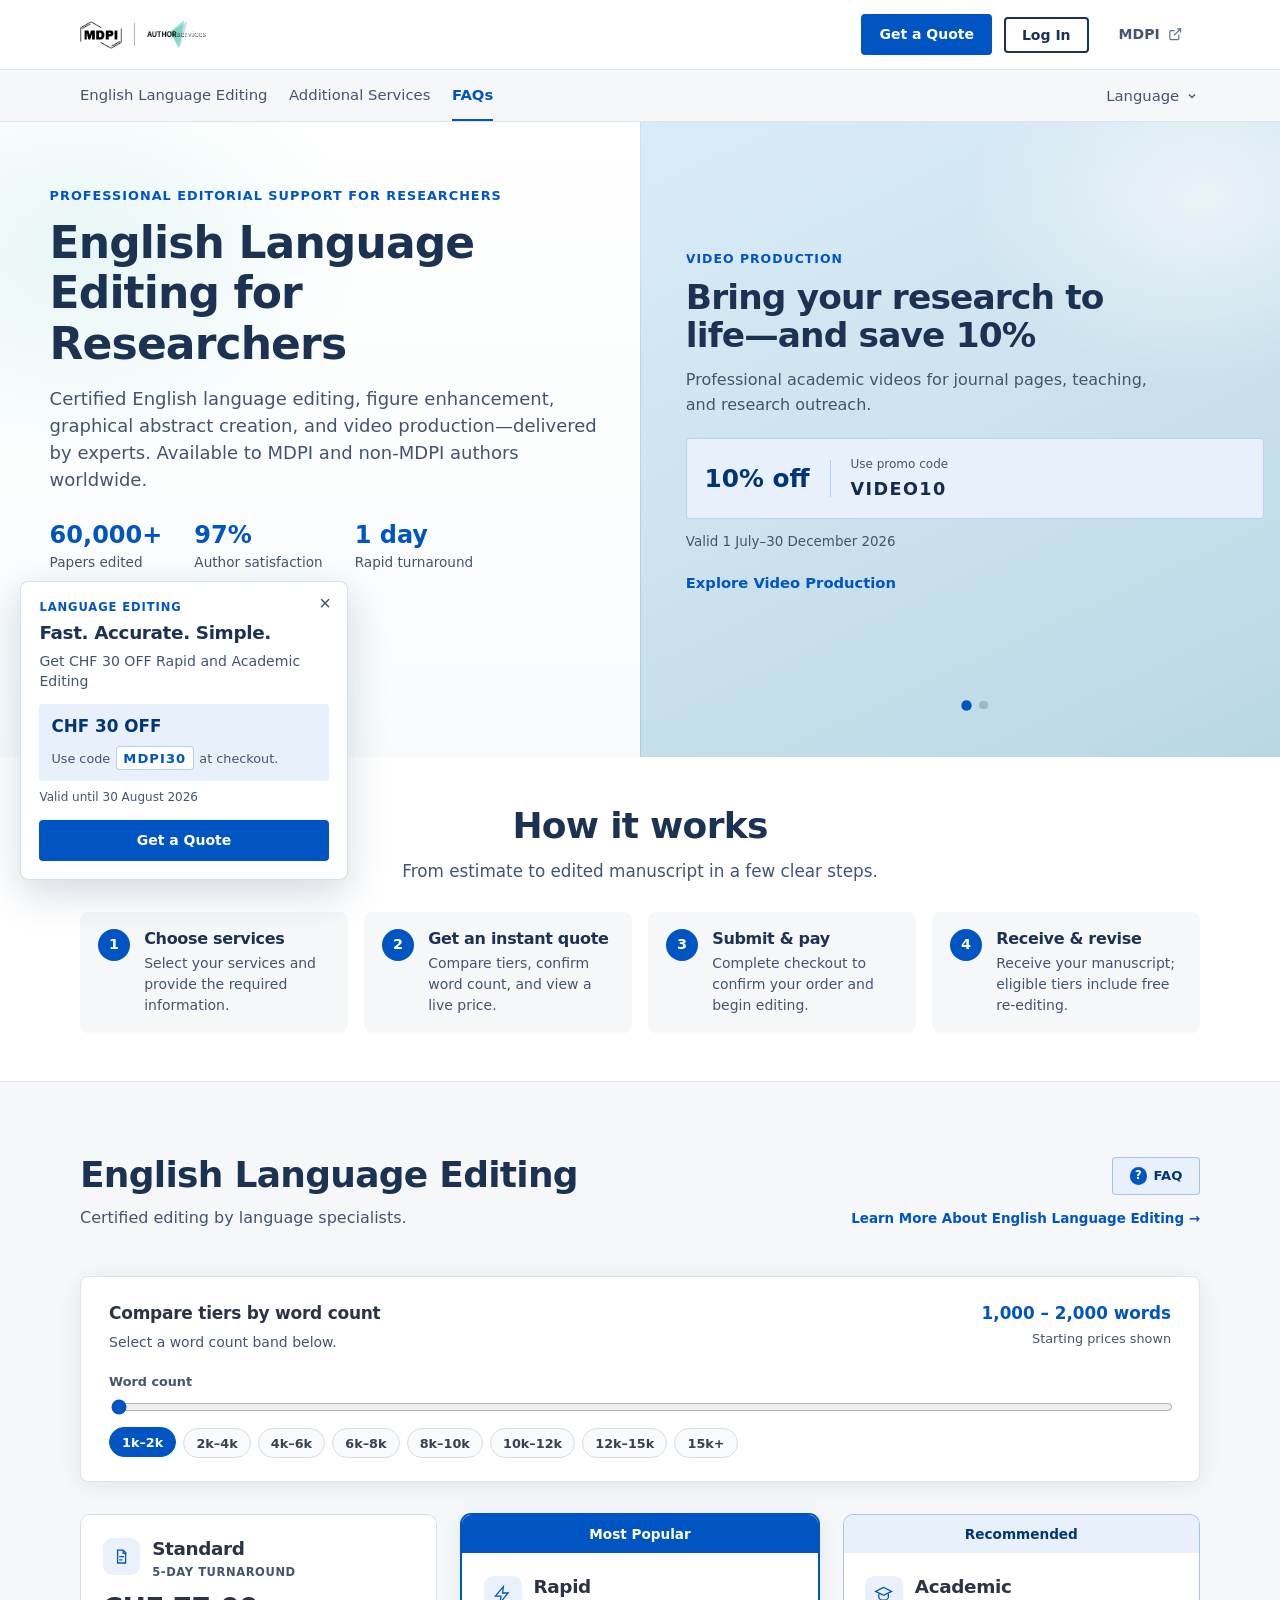
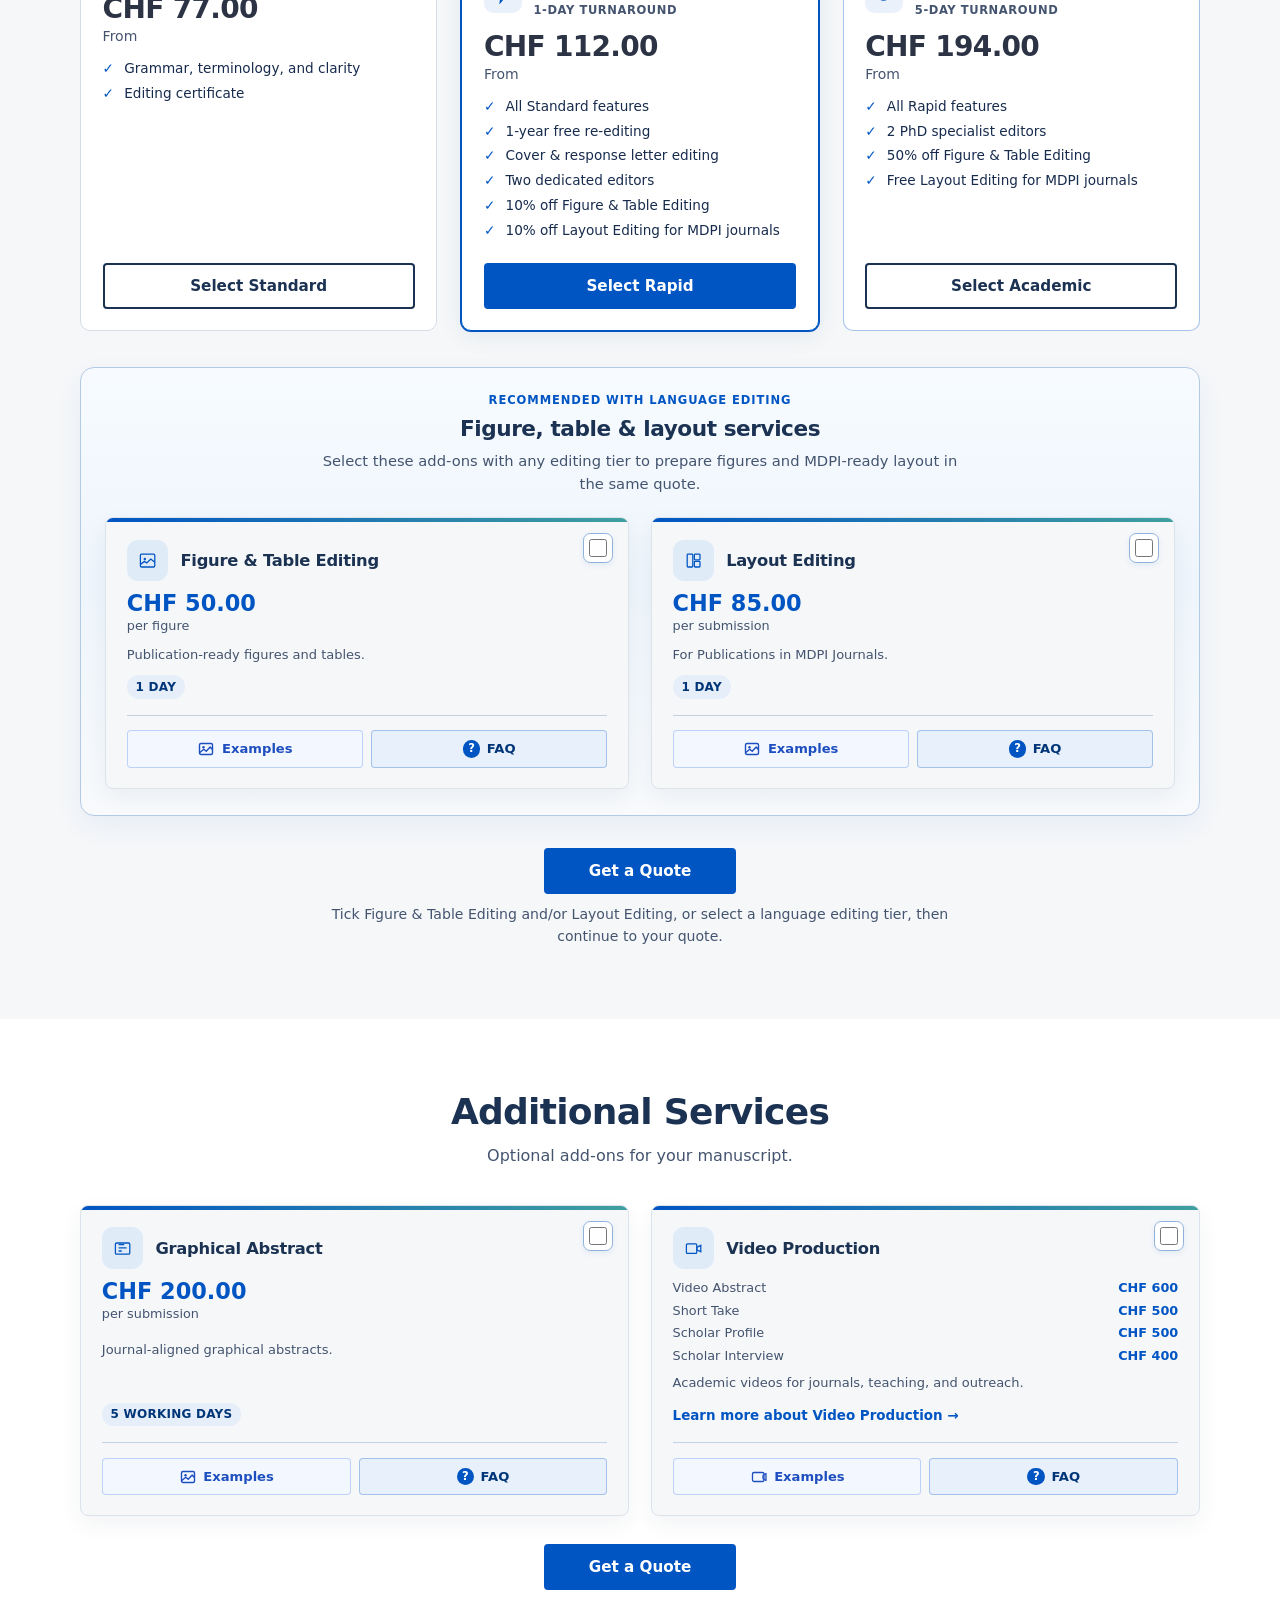
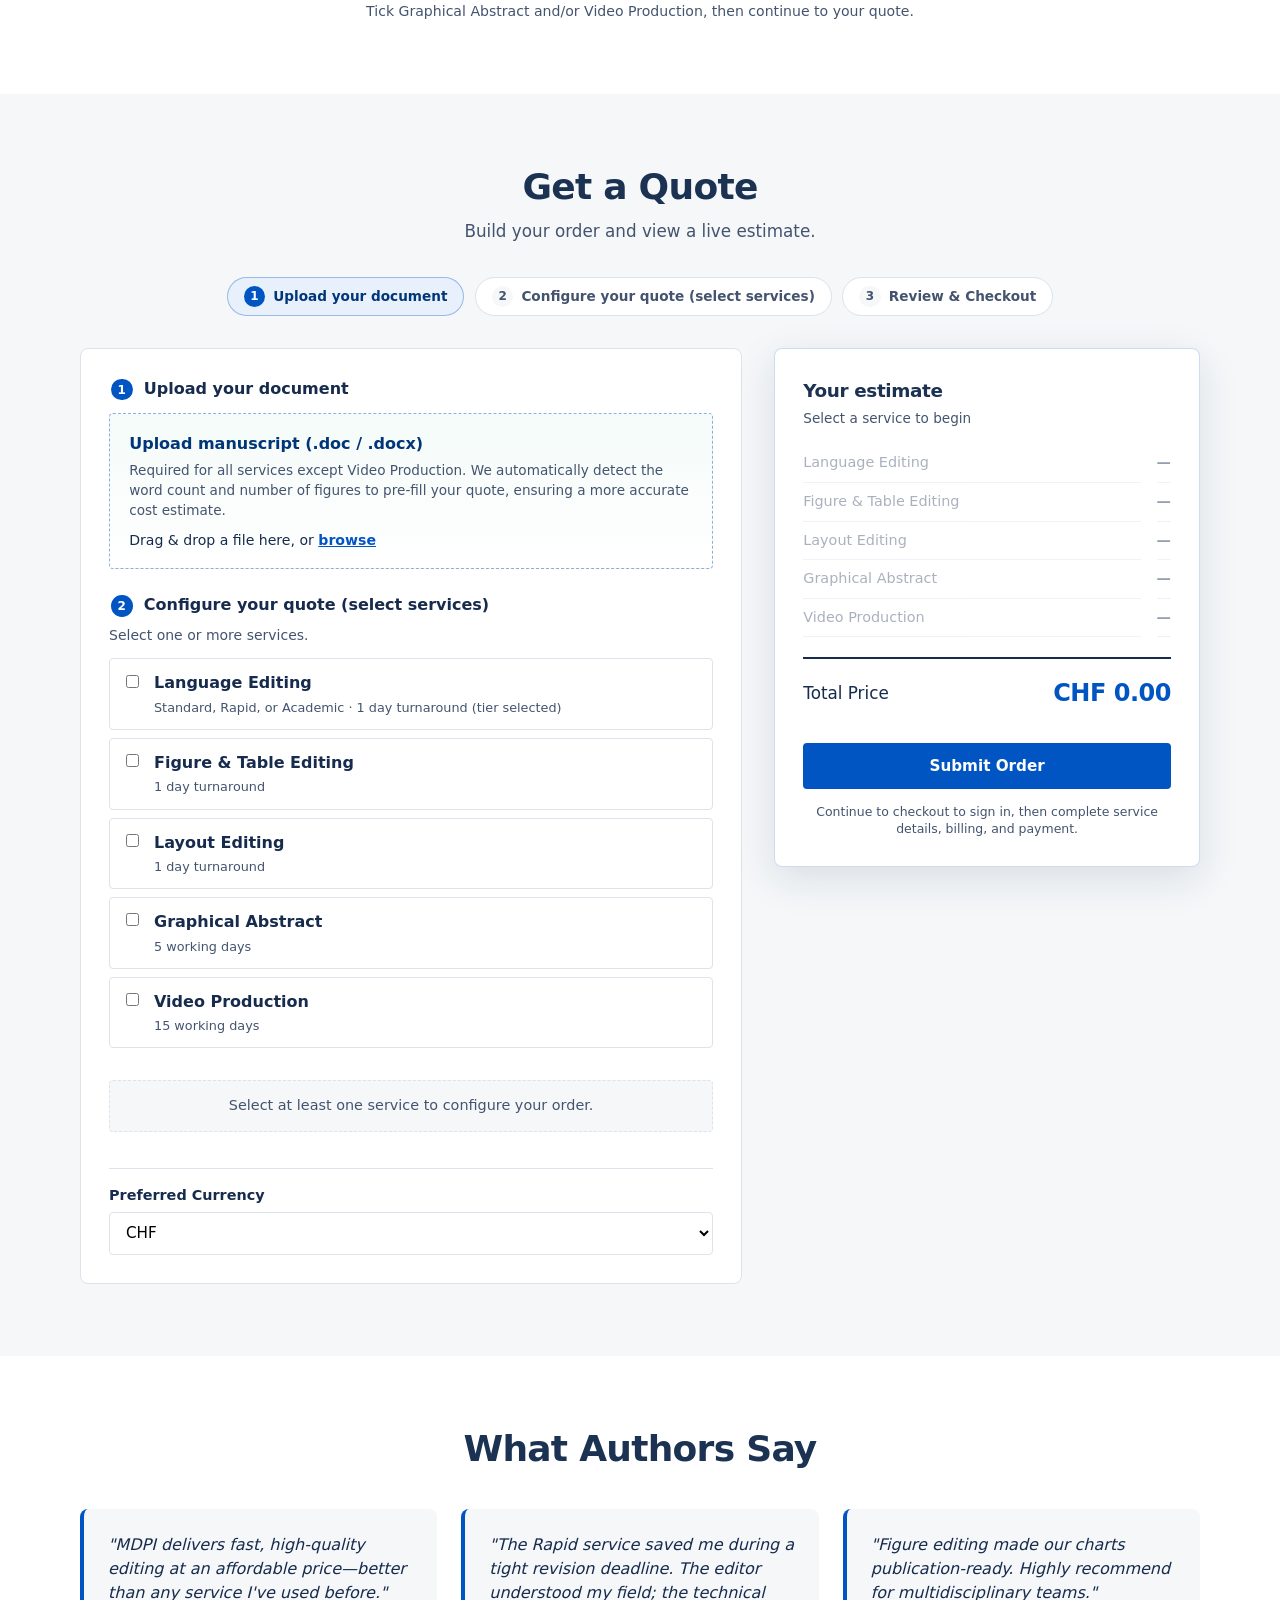
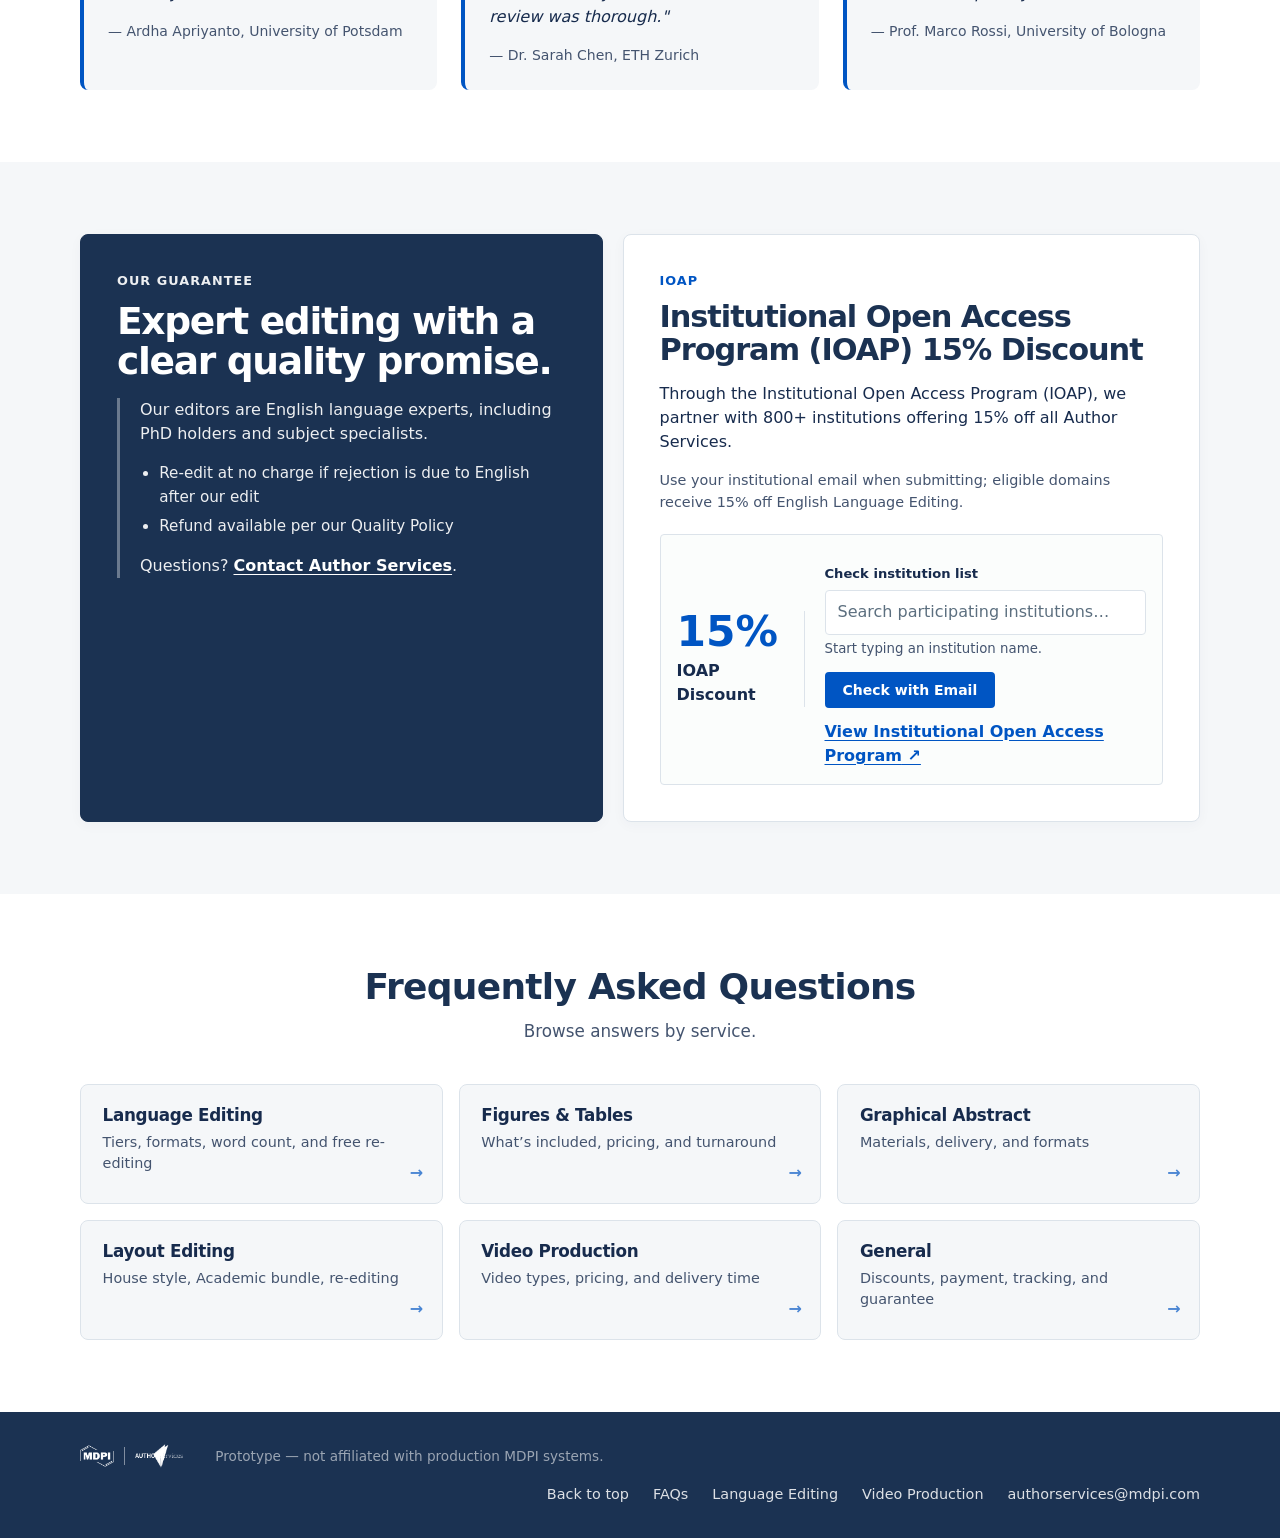
==== commit 7e3a9669: "Add secondary navigation with in-page section scrolling. Introduce a sticky subnav for Language Edit" ====
--- a/index.html
+++ b/index.html
@@ -167,46 +167,108 @@
       }
     </script>
     <link rel="stylesheet" href="fonts.css?v=20260716b" />
-    <link rel="stylesheet" href="styles.css?v=20260728u" />
-    <link rel="stylesheet" href="ux-enhance.css?v=20260728p" />
+    <link rel="stylesheet" href="styles.css?v=20260728w" />
+    <link rel="stylesheet" href="ux-enhance.css?v=20260728q" />
   </head>
   <body>
     <a class="skip-link" href="#main" data-i18n="skipToContent">Skip to content</a>
-    <header class="site-header" id="top">
-      <div class="container header-inner">
-        <a href="index.html" class="logo" aria-label="MDPI Author Services">
-          <img
-            class="logo-img logo-img-mdpi"
-            src="assets/mdpi-logo-mark.png"
-            alt="MDPI"
-            width="90"
-            height="60"
-          />
-          <span class="logo-divider" aria-hidden="true"></span>
-          <img
-            class="logo-img logo-img-author-services"
-            src="assets/author-services-logo.png"
-            alt="Author Services"
-            width="160"
-            height="80"
-          />
-        </a>
-        <div class="header-actions">
-          <a href="#quote" class="btn btn-primary btn-sm header-cta" data-i18n="headerCta">Get a Quote</a>
-          <div class="header-auth" data-header-auth></div>
-          <a
-            href="https://www.mdpi.com"
-            class="btn btn-tertiary btn-sm header-mdpi-link"
-            target="_blank"
-            rel="noopener noreferrer"
-          >
-            <span data-i18n="headerMdpi">MDPI</span>
-            <svg class="icon-external" width="14" height="14" viewBox="0 0 24 24" fill="none" stroke="currentColor" stroke-width="2" aria-hidden="true"><path d="M18 13v6a2 2 0 0 1-2 2H5a2 2 0 0 1-2-2V8a2 2 0 0 1 2-2h6"/><polyline points="15 3 21 3 21 9"/><line x1="10" y1="14" x2="21" y2="3"/></svg>
-            <span class="visually-hidden" data-i18n="headerMdpiHint">(opens in new tab)</span>
+    <div class="site-chrome" id="site-chrome">
+      <header class="site-header" id="top">
+        <div class="container header-inner">
+          <a href="index.html" class="logo" aria-label="MDPI Author Services">
+            <img
+              class="logo-img logo-img-mdpi"
+              src="assets/mdpi-logo-mark.png"
+              alt="MDPI"
+              width="90"
+              height="60"
+            />
+            <span class="logo-divider" aria-hidden="true"></span>
+            <img
+              class="logo-img logo-img-author-services"
+              src="assets/author-services-logo.png"
+              alt="Author Services"
+              width="160"
+              height="80"
+            />
           </a>
+          <div class="header-actions">
+            <a href="#quote" class="btn btn-primary btn-sm header-cta" data-i18n="headerCta">Get a Quote</a>
+            <div class="header-auth" data-header-auth></div>
+            <a
+              href="https://www.mdpi.com"
+              class="btn btn-tertiary btn-sm header-mdpi-link"
+              target="_blank"
+              rel="noopener noreferrer"
+            >
+              <span data-i18n="headerMdpi">MDPI</span>
+              <svg class="icon-external" width="14" height="14" viewBox="0 0 24 24" fill="none" stroke="currentColor" stroke-width="2" aria-hidden="true"><path d="M18 13v6a2 2 0 0 1-2 2H5a2 2 0 0 1-2-2V8a2 2 0 0 1 2-2h6"/><polyline points="15 3 21 3 21 9"/><line x1="10" y1="14" x2="21" y2="3"/></svg>
+              <span class="visually-hidden" data-i18n="headerMdpiHint">(opens in new tab)</span>
+            </a>
+          </div>
         </div>
-      </div>
-    </header>
+      </header>
+      <nav class="secondary-nav" aria-label="Page sections">
+        <div class="container secondary-nav-inner">
+          <div class="secondary-nav-links" role="list">
+            <a
+              href="#services"
+              class="secondary-nav-link"
+              role="listitem"
+              data-nav-section="services"
+              data-i18n="navEnglishEditing"
+            >English Language Editing</a>
+            <a
+              href="#additional-services"
+              class="secondary-nav-link"
+              role="listitem"
+              data-nav-section="additional-services"
+              data-i18n="navAdditionalServices"
+            >Additional Services</a>
+            <a
+              href="#faqs"
+              class="secondary-nav-link"
+              role="listitem"
+              data-nav-section="faqs"
+              data-i18n="navFaqs"
+            >FAQs</a>
+          </div>
+          <div class="secondary-nav-lang" data-lang-menu>
+            <button
+              type="button"
+              class="secondary-nav-lang-trigger"
+              id="secondary-lang-trigger"
+              aria-expanded="false"
+              aria-haspopup="listbox"
+              aria-controls="secondary-lang-menu"
+            >
+              <span data-i18n="langLabel">Language</span>
+              <svg class="secondary-nav-caret" width="12" height="12" viewBox="0 0 24 24" fill="none" stroke="currentColor" stroke-width="2.5" aria-hidden="true">
+                <polyline points="6 9 12 15 18 9"></polyline>
+              </svg>
+            </button>
+            <ul
+              class="secondary-nav-lang-menu"
+              id="secondary-lang-menu"
+              role="listbox"
+              aria-labelledby="secondary-lang-trigger"
+              hidden
+            >
+              <li role="presentation">
+                <button type="button" class="secondary-nav-lang-option" role="option" data-lang="en" id="lang-option-en">
+                  English
+                </button>
+              </li>
+              <li role="presentation">
+                <button type="button" class="secondary-nav-lang-option" role="option" data-lang="zh" id="lang-option-zh">
+                  Chinese
+                </button>
+              </li>
+            </ul>
+          </div>
+        </div>
+      </nav>
+    </div>
 
     <main id="main">
       <section class="hero" aria-labelledby="hero-title">
@@ -978,8 +1040,8 @@
                     <option value="profile">Scholar Profile — CHF 500</option>
                     <option value="interview">Scholar Interview — CHF 400</option>
                   </select>
-                </div>
-                <p class="form-hint">DOI, producer notes, and publishing options are collected during checkout.</p>
+                  <small>DOI, producer notes, and publishing options are collected during checkout.</small>
+                </div>
               </div>
 
               <div id="panel-ioap" class="service-panel hidden" data-service="ioap" role="group" aria-labelledby="panel-ioap-title">
@@ -1229,14 +1291,22 @@
       </div>
     </footer>
 
+    <button type="button" class="back-to-top" id="back-to-top" aria-label="Back to top" aria-hidden="true" tabindex="-1">
+      <svg width="18" height="18" viewBox="0 0 24 24" fill="none" stroke="currentColor" stroke-width="2.25" aria-hidden="true">
+        <path d="M12 19V5" />
+        <path d="M5 12l7-7 7 7" />
+      </svg>
+      <span>Top</span>
+    </button>
+
     <div id="toast" class="toast hidden" role="alert"></div>
 
     <script src="https://cdn.jsdelivr.net/npm/jszip@3.10.1/dist/jszip.min.js"></script>
     <script src="https://cdn.jsdelivr.net/npm/mammoth@1.8.0/mammoth.browser.min.js"></script>
     <script src="money.js?v=20260723b"></script>
     <script src="auth.js?v=20260728b"></script>
-    <script src="i18n.js?v=20260728i"></script>
+    <script src="i18n.js?v=20260728j"></script>
     <script src="ioap-institutions.js?v=20260715a"></script>
-    <script src="app.js?v=20260728w"></script>
+    <script src="app.js?v=20260728z"></script>
   </body>
 </html>
--- a/styles.css
+++ b/styles.css
@@ -124,12 +124,18 @@
 }
 
 /* Header */
-.site-header {
+.site-chrome {
   position: sticky;
   top: 0;
   z-index: 100;
+  background: rgba(255, 255, 255, 0.98);
+  backdrop-filter: blur(8px);
+}
+
+.site-header {
+  position: relative;
+  z-index: 2;
   background: rgba(255, 255, 255, 0.95);
-  backdrop-filter: blur(8px);
   border-bottom: 1px solid var(--border);
 }
 
@@ -138,6 +144,193 @@
   align-items: center;
   gap: 1.5rem;
   padding: 0.875rem 0;
+}
+
+/* Secondary navigation */
+.secondary-nav {
+  border-bottom: 1px solid var(--border);
+  background: var(--as-surface);
+}
+
+.secondary-nav-inner {
+  display: flex;
+  align-items: stretch;
+  justify-content: space-between;
+  gap: 1rem;
+  min-height: 2.85rem;
+}
+
+.secondary-nav-links {
+  display: flex;
+  align-items: stretch;
+  gap: 0.15rem 1.35rem;
+  min-width: 0;
+  overflow-x: auto;
+  scrollbar-width: thin;
+  -webkit-overflow-scrolling: touch;
+}
+
+.secondary-nav-link {
+  position: relative;
+  display: inline-flex;
+  align-items: center;
+  flex: 0 0 auto;
+  padding: 0.85rem 0;
+  color: var(--text-muted);
+  font-size: 0.925rem;
+  font-weight: 500;
+  white-space: nowrap;
+  text-decoration: none;
+  border-bottom: 2px solid transparent;
+  transition: color 0.15s ease, border-color 0.15s ease;
+}
+
+.secondary-nav-link:hover {
+  color: var(--as-primary);
+}
+
+.secondary-nav-link:focus-visible {
+  color: var(--as-primary);
+  outline: 2px solid var(--as-primary);
+  outline-offset: 2px;
+  border-radius: 2px;
+}
+
+.secondary-nav-link.is-active {
+  color: var(--as-primary);
+  font-weight: 600;
+  border-bottom-color: var(--as-primary);
+}
+
+.secondary-nav-lang {
+  position: relative;
+  display: flex;
+  align-items: stretch;
+  flex-shrink: 0;
+  margin-left: auto;
+}
+
+.secondary-nav-lang-trigger {
+  display: inline-flex;
+  align-items: center;
+  gap: 0.4rem;
+  padding: 0.85rem 0.15rem;
+  border: 0;
+  background: transparent;
+  color: var(--text-muted);
+  font: inherit;
+  font-size: 0.925rem;
+  font-weight: 500;
+  cursor: pointer;
+  white-space: nowrap;
+}
+
+.secondary-nav-lang-trigger:hover,
+.secondary-nav-lang-trigger[aria-expanded="true"] {
+  color: var(--as-primary);
+}
+
+.secondary-nav-lang-trigger:focus-visible {
+  color: var(--as-primary);
+  outline: 2px solid var(--as-primary);
+  outline-offset: 2px;
+  border-radius: 2px;
+}
+
+.secondary-nav-caret {
+  transition: transform 0.2s ease;
+}
+
+.secondary-nav-lang-trigger[aria-expanded="true"] .secondary-nav-caret {
+  transform: rotate(180deg);
+}
+
+.secondary-nav-lang-menu {
+  position: absolute;
+  top: calc(100% + 0.35rem);
+  right: 0;
+  z-index: 20;
+  min-width: 9.5rem;
+  margin: 0;
+  padding: 0.35rem;
+  list-style: none;
+  background: var(--white);
+  border: 1px solid var(--border);
+  border-radius: var(--radius-sm);
+  box-shadow: var(--shadow);
+}
+
+.secondary-nav-lang-menu[hidden] {
+  display: none;
+}
+
+.secondary-nav-lang-option {
+  display: flex;
+  width: 100%;
+  align-items: center;
+  justify-content: space-between;
+  gap: 0.75rem;
+  padding: 0.55rem 0.7rem;
+  border: 0;
+  border-radius: 3px;
+  background: transparent;
+  color: var(--text);
+  font: inherit;
+  font-size: 0.9rem;
+  font-weight: 500;
+  text-align: left;
+  cursor: pointer;
+}
+
+.secondary-nav-lang-option:hover,
+.secondary-nav-lang-option:focus-visible {
+  background: var(--mdpi-green-light);
+  color: var(--as-primary);
+  outline: none;
+}
+
+.secondary-nav-lang-option.is-selected {
+  color: var(--as-primary);
+  font-weight: 600;
+}
+
+.secondary-nav-lang-option.is-selected::after {
+  content: "";
+  width: 0.45rem;
+  height: 0.45rem;
+  border-radius: 50%;
+  background: var(--as-primary);
+  flex-shrink: 0;
+}
+
+@media (max-width: 720px) {
+  .secondary-nav-inner {
+    flex-direction: column;
+    align-items: stretch;
+    gap: 0;
+    padding-bottom: 0.15rem;
+  }
+
+  .secondary-nav-links {
+    gap: 0 1rem;
+    padding-bottom: 0.1rem;
+  }
+
+  .secondary-nav-lang {
+    margin-left: 0;
+    border-top: 1px solid var(--border);
+  }
+
+  .secondary-nav-lang-trigger {
+    width: 100%;
+    justify-content: space-between;
+    padding-inline: 0;
+  }
+
+  .secondary-nav-lang-menu {
+    left: 0;
+    right: 0;
+  }
 }
 
 .logo {
@@ -3214,6 +3407,60 @@
   color: var(--white);
 }
 
+/* Back to top */
+.back-to-top {
+  position: fixed;
+  right: max(1rem, var(--page-gutter));
+  bottom: 1.25rem;
+  z-index: 90;
+  display: inline-flex;
+  align-items: center;
+  gap: 0.4rem;
+  padding: 0.65rem 0.85rem;
+  border: 1px solid var(--border);
+  border-radius: var(--radius-sm);
+  background: var(--white);
+  color: var(--as-navy);
+  font: inherit;
+  font-size: 0.85rem;
+  font-weight: 600;
+  box-shadow: var(--shadow);
+  cursor: pointer;
+  opacity: 0;
+  visibility: hidden;
+  pointer-events: none;
+  transform: translateY(0.4rem);
+  transition:
+    opacity 0.2s ease,
+    transform 0.2s ease,
+    visibility 0.2s,
+    background 0.15s,
+    color 0.15s,
+    border-color 0.15s;
+}
+
+.back-to-top.is-visible {
+  opacity: 1;
+  visibility: visible;
+  pointer-events: auto;
+  transform: none;
+}
+
+.back-to-top:hover {
+  background: var(--mdpi-green-light);
+  border-color: rgba(0, 85, 195, 0.35);
+  color: var(--as-primary);
+}
+
+.back-to-top:focus-visible {
+  outline: 2px solid var(--as-primary);
+  outline-offset: 2px;
+}
+
+.back-to-top svg {
+  flex-shrink: 0;
+}
+
 /* Toast */
 .toast {
   position: fixed;
--- a/ux-enhance.css
+++ b/ux-enhance.css
@@ -88,12 +88,16 @@
 }
 
 /* Header */
+.site-chrome {
+  transition: box-shadow 0.2s var(--ease-out), background 0.2s;
+}
+
+.site-chrome.is-scrolled {
+  box-shadow: 0 8px 24px rgba(26, 31, 46, 0.06);
+}
+
 .site-header {
-  transition: box-shadow 0.2s var(--ease-out), background 0.2s;
-}
-
-.site-header.is-scrolled {
-  box-shadow: 0 8px 24px rgba(26, 31, 46, 0.06);
+  transition: background 0.2s;
 }
 
 .main-nav a {
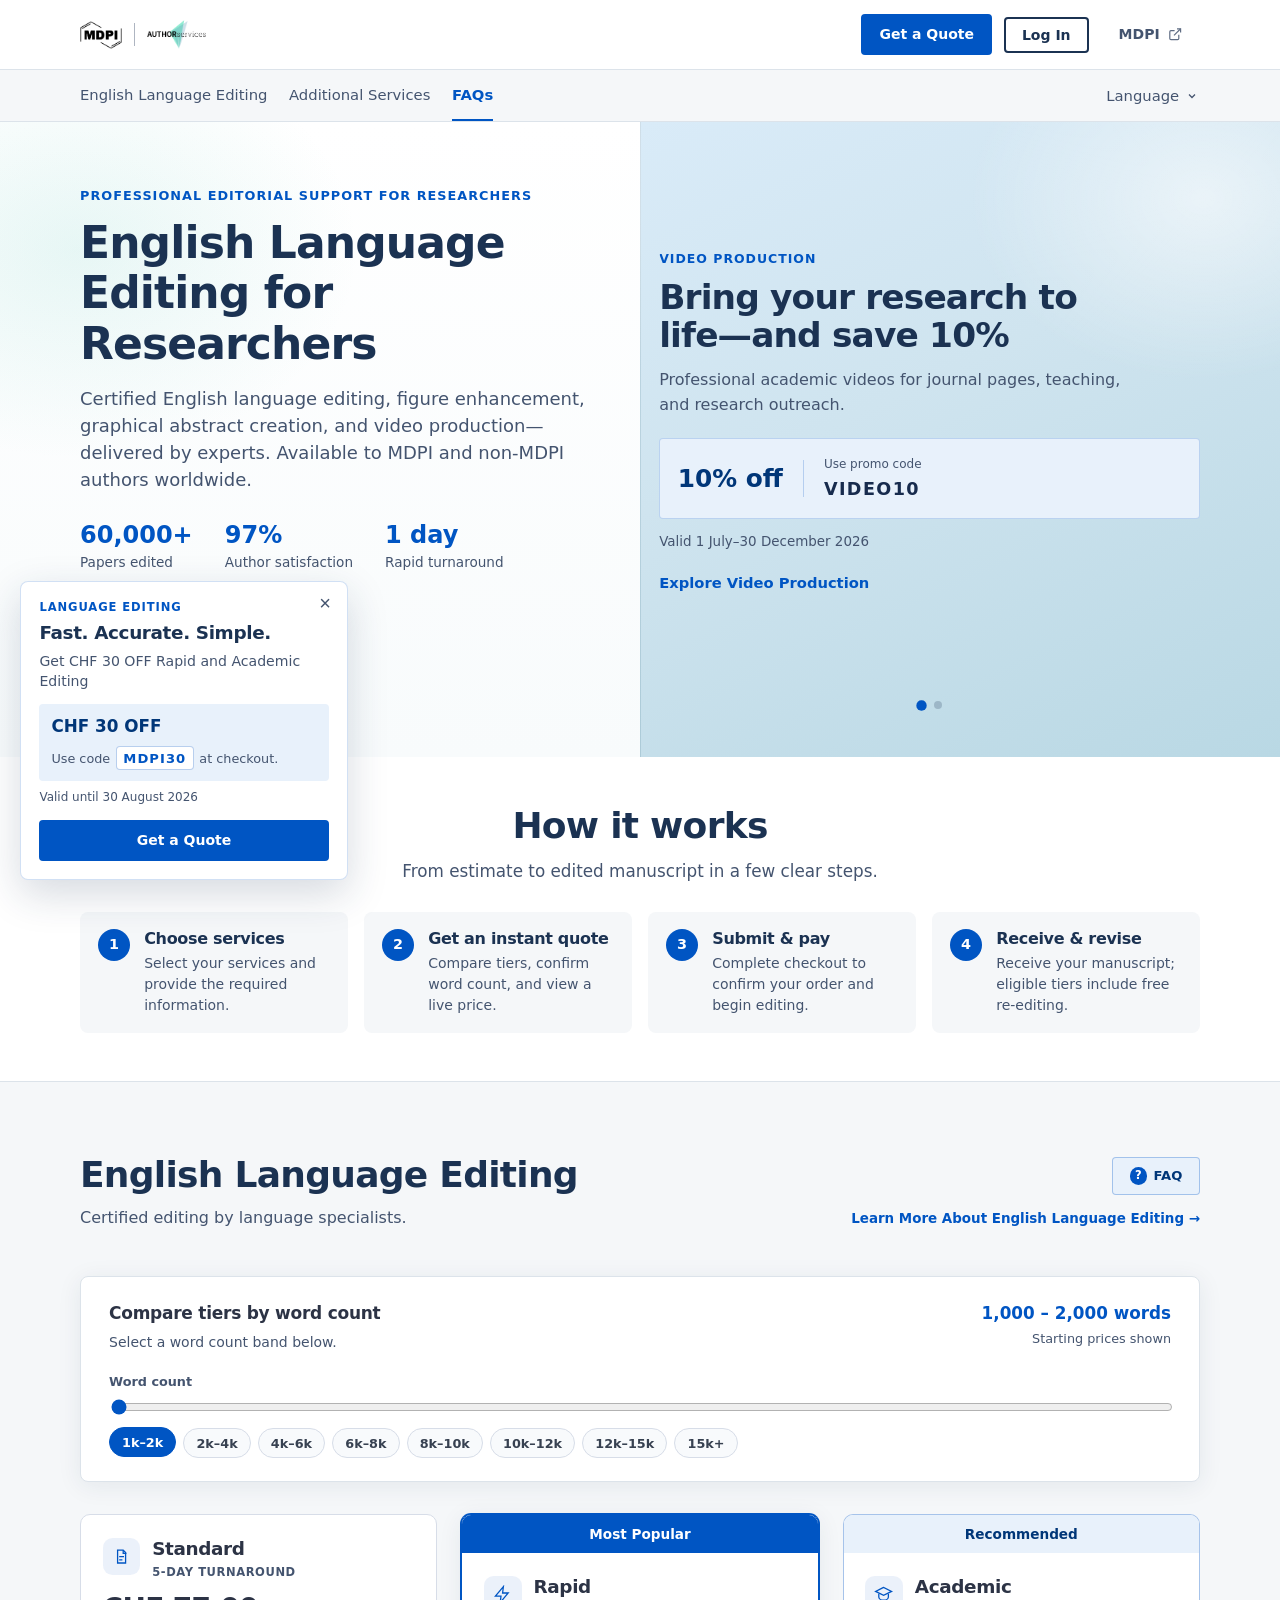
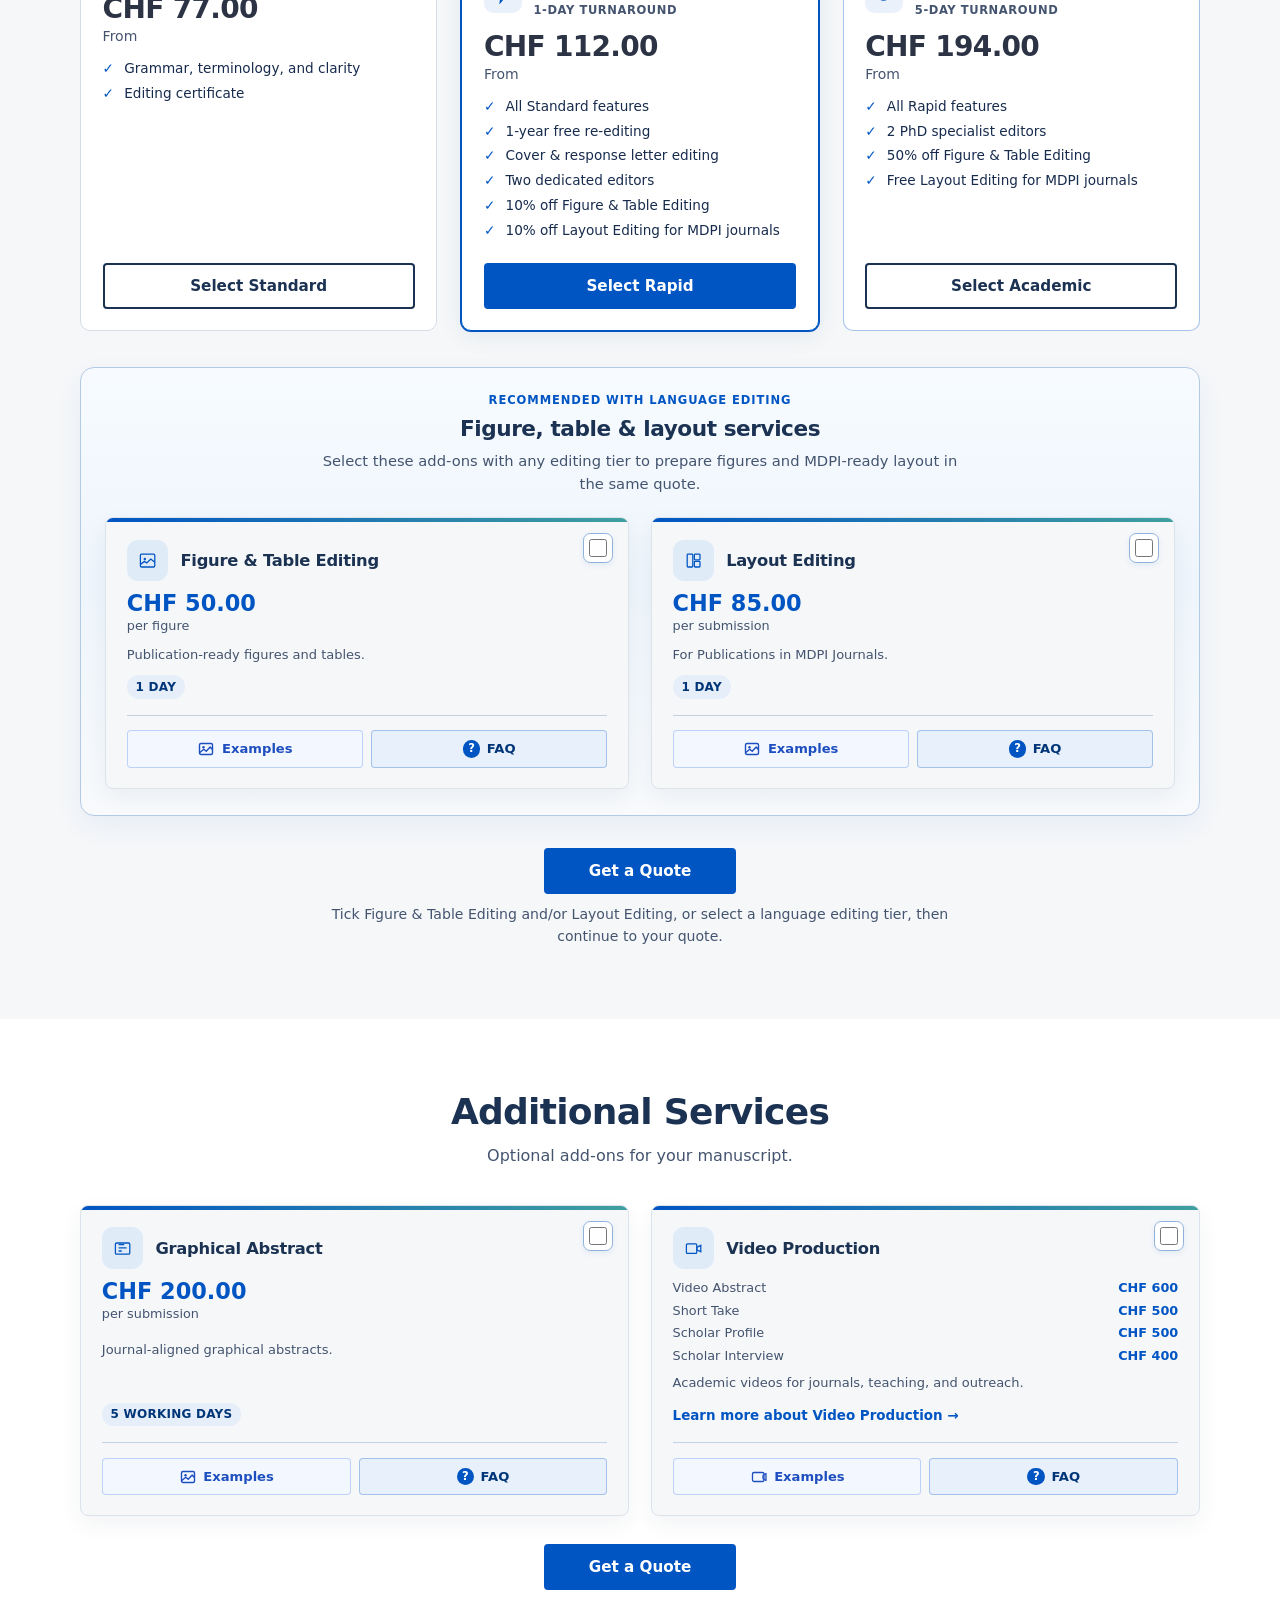
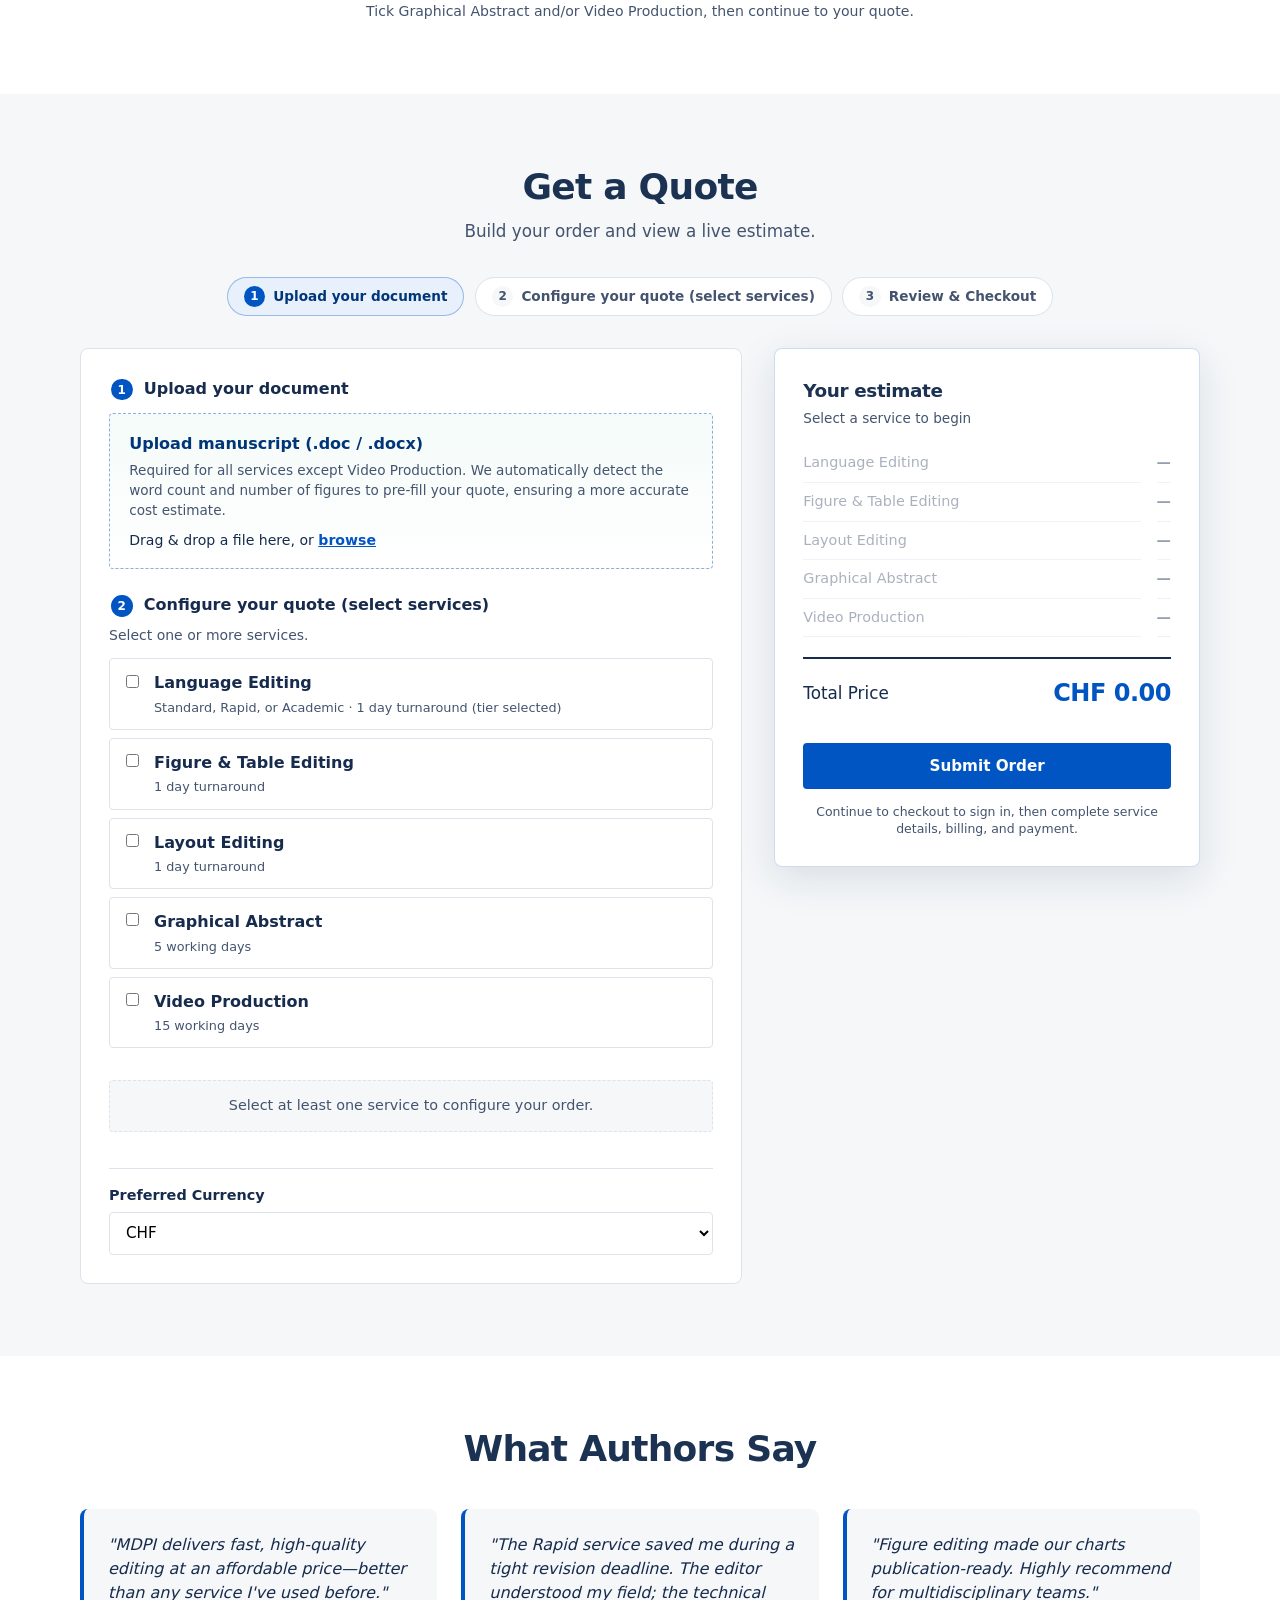
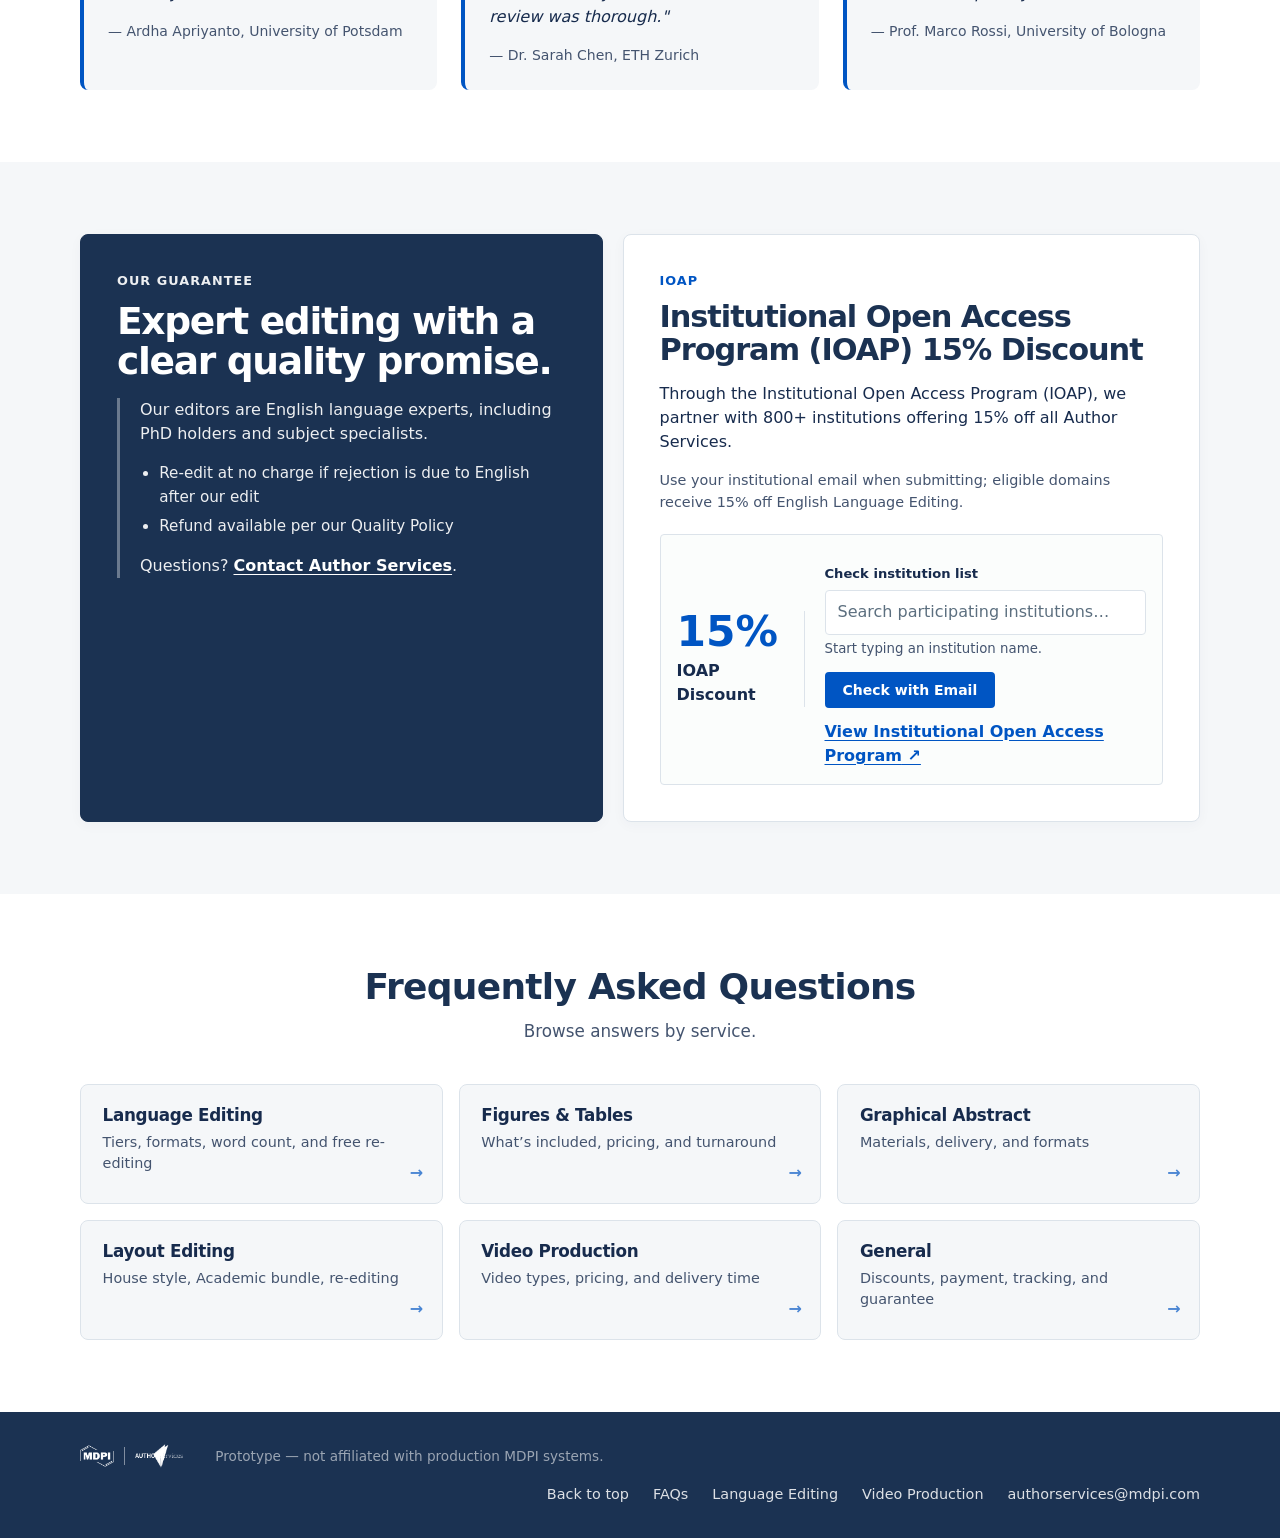
==== commit 1e8874e0: "Align hero banner content with the shared page container. Keep the full-bleed split background while" ====
--- a/index.html
+++ b/index.html
@@ -167,8 +167,8 @@
       }
     </script>
     <link rel="stylesheet" href="fonts.css?v=20260716b" />
-    <link rel="stylesheet" href="styles.css?v=20260728w" />
-    <link rel="stylesheet" href="ux-enhance.css?v=20260728q" />
+    <link rel="stylesheet" href="styles.css?v=20260728x" />
+    <link rel="stylesheet" href="ux-enhance.css?v=20260728r" />
   </head>
   <body>
     <a class="skip-link" href="#main" data-i18n="skipToContent">Skip to content</a>
--- a/styles.css
+++ b/styles.css
@@ -660,34 +660,62 @@
 
 /* Hero */
 .hero {
+  position: relative;
   background: linear-gradient(180deg, var(--white) 0%, #f8fbfc 100%);
   padding: 0;
   overflow: hidden;
 }
 
-.hero-grid {
-  display: grid;
-  grid-template-columns: minmax(0, 1fr) minmax(0, 1fr);
-  gap: 0;
-  align-items: stretch;
-  width: 100%;
-  max-width: none;
-  min-height: min(36rem, 78vh);
-}
-
-.hero-content-wrap {
-  display: flex;
-  justify-content: flex-end;
-  align-items: center;
-  padding: clamp(2.5rem, 5vw, 4.5rem) clamp(1.25rem, 3vw, 2.5rem) clamp(2.5rem, 5vw, 4.5rem) var(--page-inline);
+/* Full-bleed split atmosphere; content aligns to .container width */
+.hero::before,
+.hero::after {
+  content: "";
+  position: absolute;
+  top: 0;
+  bottom: 0;
+  width: 50%;
+  pointer-events: none;
+  z-index: 0;
+}
+
+.hero::before {
+  left: 0;
   background:
     radial-gradient(ellipse 80% 60% at 12% 20%, rgba(127, 211, 201, 0.18), transparent 55%),
     linear-gradient(180deg, var(--white) 0%, #f8fbfc 100%);
 }
 
+.hero::after {
+  right: 0;
+  background:
+    radial-gradient(ellipse 70% 55% at 88% 12%, rgba(255, 255, 255, 0.55), transparent 52%),
+    linear-gradient(155deg, #d9ebf8 0%, #cfe4ef 42%, #b9d8e4 100%);
+  border-left: 1px solid rgba(27, 50, 82, 0.08);
+}
+
+.hero-grid {
+  position: relative;
+  z-index: 1;
+  display: grid;
+  grid-template-columns: minmax(0, 1fr) minmax(0, 1fr);
+  gap: clamp(1.5rem, 3vw, 2.75rem);
+  align-items: stretch;
+  width: min(100% - (2 * var(--page-gutter)), var(--max-width));
+  margin-inline: auto;
+  min-height: min(36rem, 78vh);
+}
+
+.hero-content-wrap {
+  display: flex;
+  justify-content: flex-start;
+  align-items: center;
+  padding: clamp(2.5rem, 5vw, 4.5rem) 0;
+  background: transparent;
+}
+
 .hero-content {
   width: 100%;
-  max-width: calc(var(--max-width) / 2 - 0.5rem);
+  max-width: none;
 }
 
 .eyebrow {
@@ -3499,9 +3527,17 @@
     min-height: 0;
   }
 
+  .hero::before,
+  .hero::after {
+    display: none;
+  }
+
   .hero-content-wrap {
     justify-content: flex-start;
-    padding-inline: var(--page-inline);
+    padding-inline: 0;
+    background:
+      radial-gradient(ellipse 80% 60% at 12% 20%, rgba(127, 211, 201, 0.18), transparent 55%),
+      linear-gradient(180deg, var(--white) 0%, #f8fbfc 100%);
   }
 
   .hero-content {
--- a/ux-enhance.css
+++ b/ux-enhance.css
@@ -1783,12 +1783,9 @@
   justify-content: center;
   gap: 1.1rem;
   min-height: 100%;
-  padding: clamp(1.75rem, 4vw, 3rem) var(--page-inline) clamp(1.75rem, 4vw, 3rem)
-    clamp(1.25rem, 3.5vw, 3.25rem);
-  background:
-    radial-gradient(ellipse 70% 55% at 88% 12%, rgba(255, 255, 255, 0.55), transparent 52%),
-    linear-gradient(155deg, #d9ebf8 0%, #cfe4ef 42%, #b9d8e4 100%);
-  border-left: 1px solid rgba(27, 50, 82, 0.08);
+  padding: clamp(1.75rem, 4vw, 3rem) 0;
+  background: transparent;
+  border-left: 0;
 }
 
 .campaign-slides {
@@ -1937,6 +1934,10 @@
     border-left: 0;
     border-top: 1px solid rgba(27, 50, 82, 0.08);
     min-height: 0;
+    padding-block: clamp(1.75rem, 4vw, 2.5rem);
+    background:
+      radial-gradient(ellipse 70% 55% at 88% 12%, rgba(255, 255, 255, 0.55), transparent 52%),
+      linear-gradient(155deg, #d9ebf8 0%, #cfe4ef 42%, #b9d8e4 100%);
   }
 
   .campaign-figure-examples {
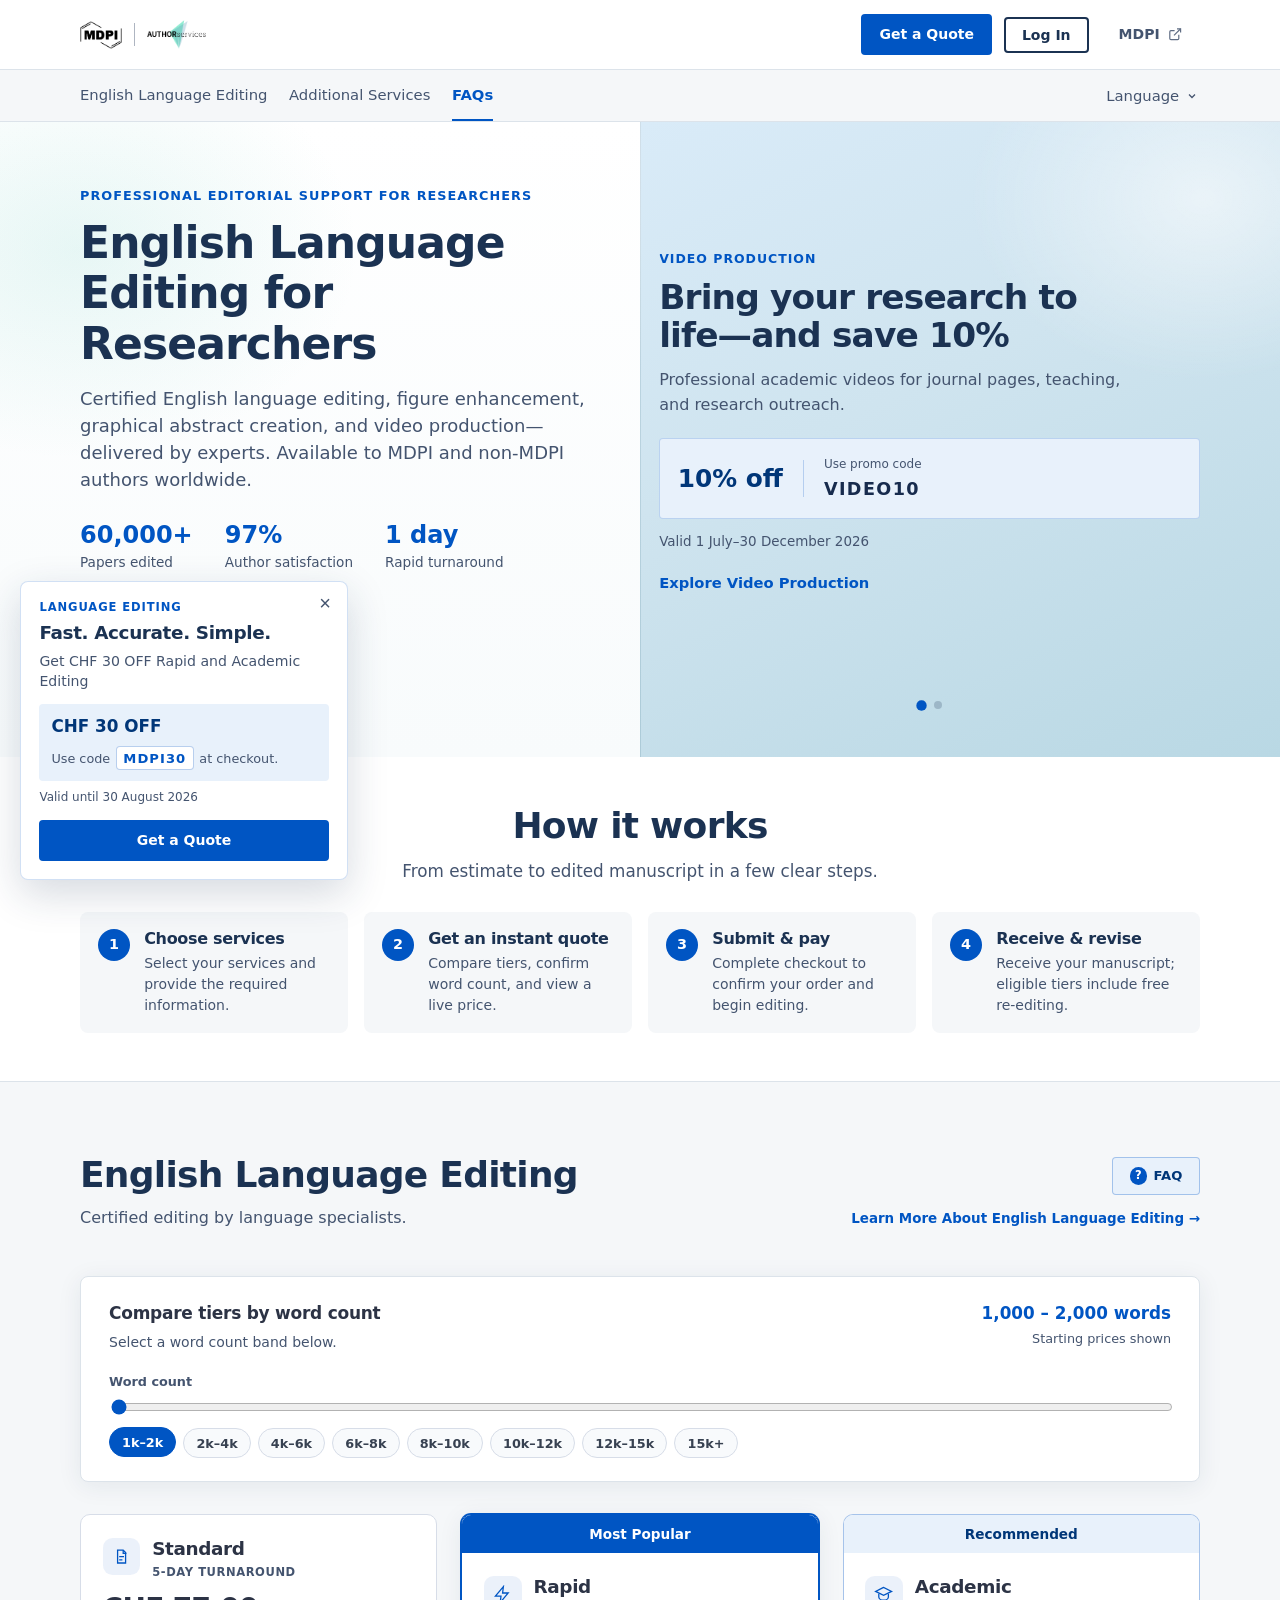
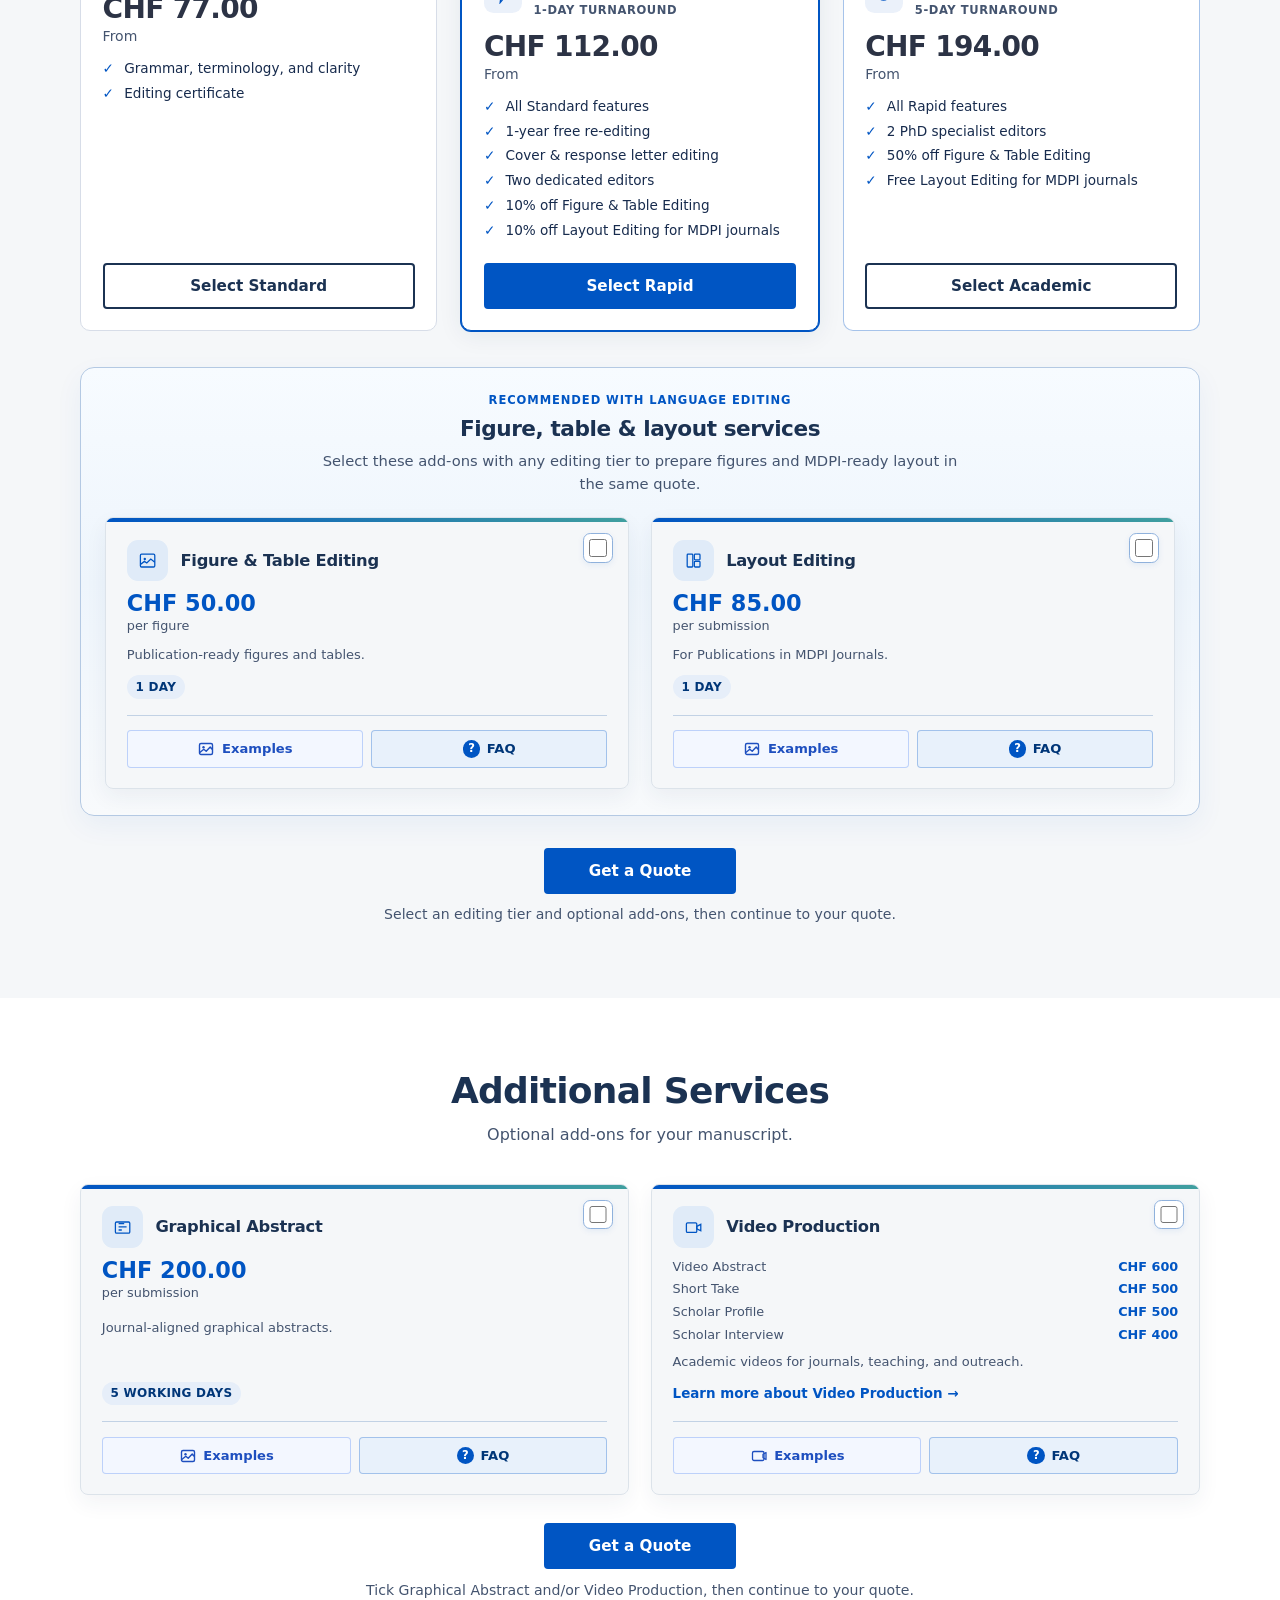
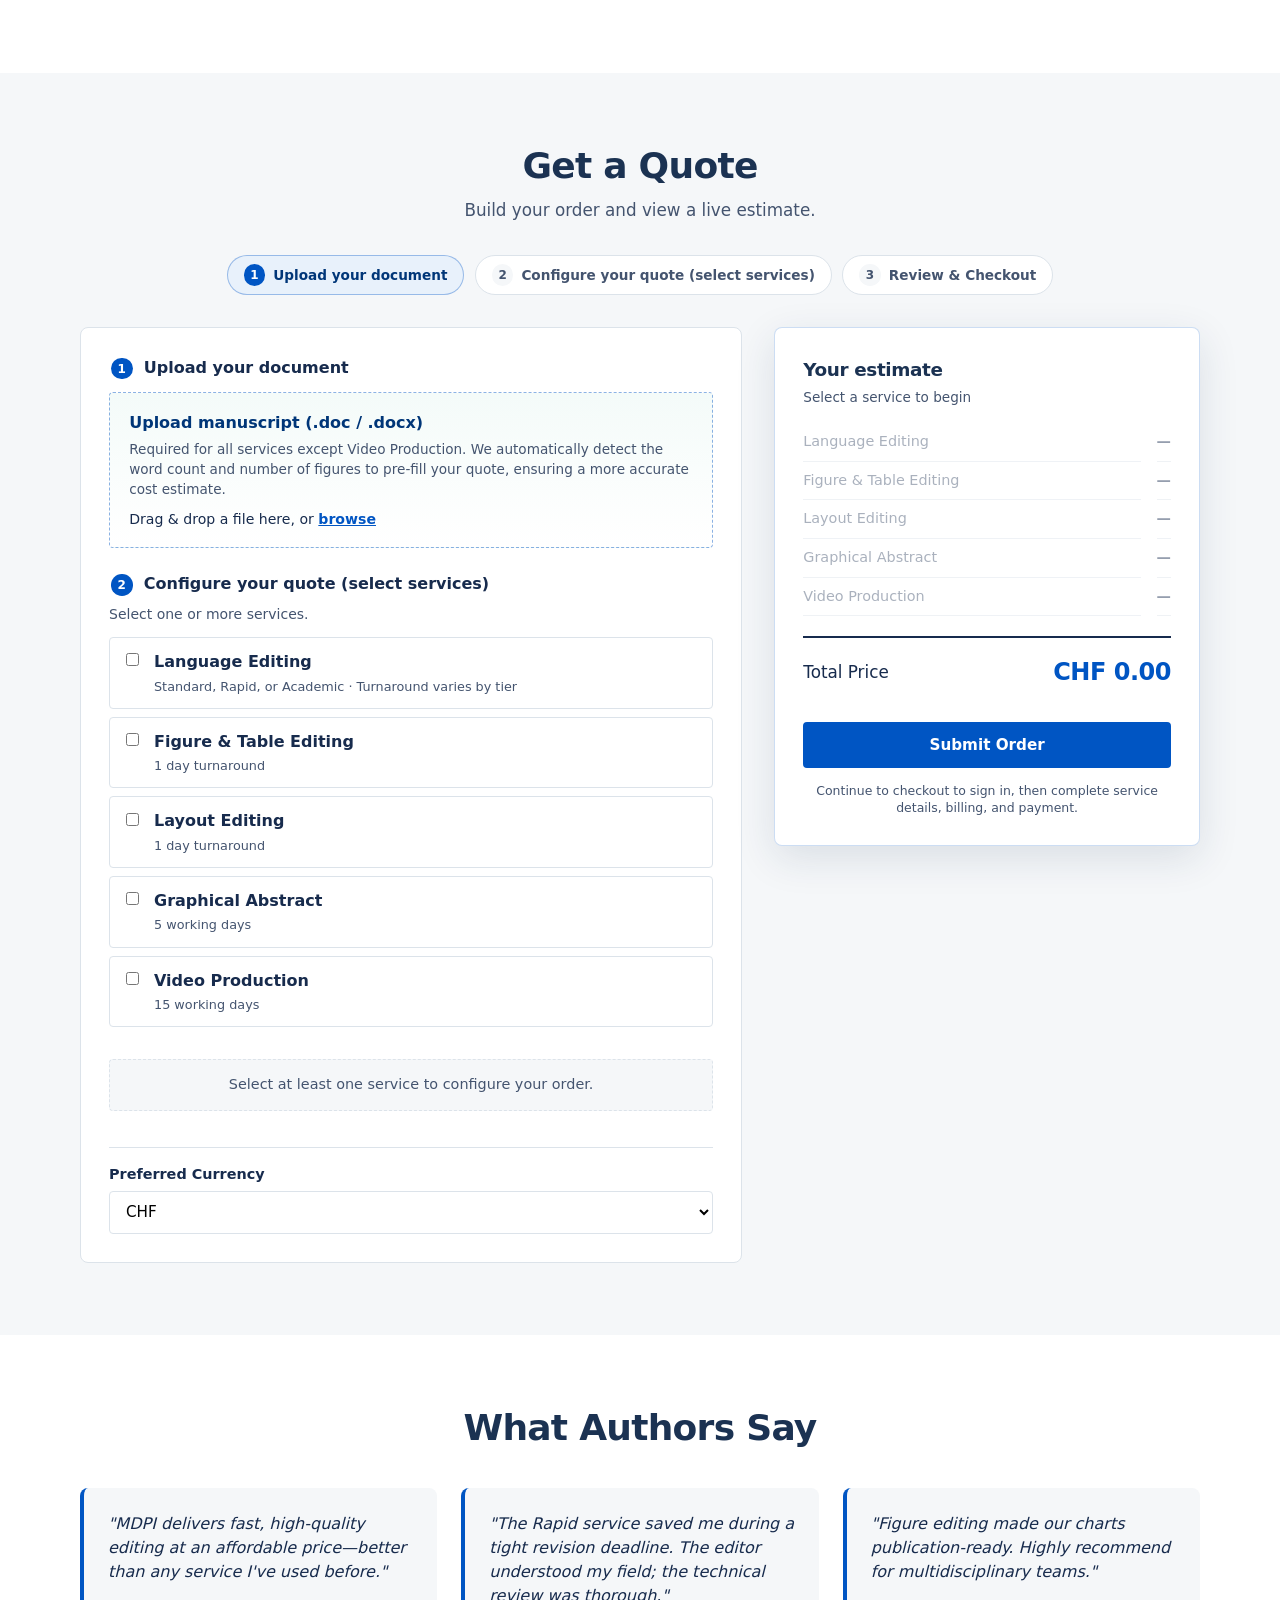
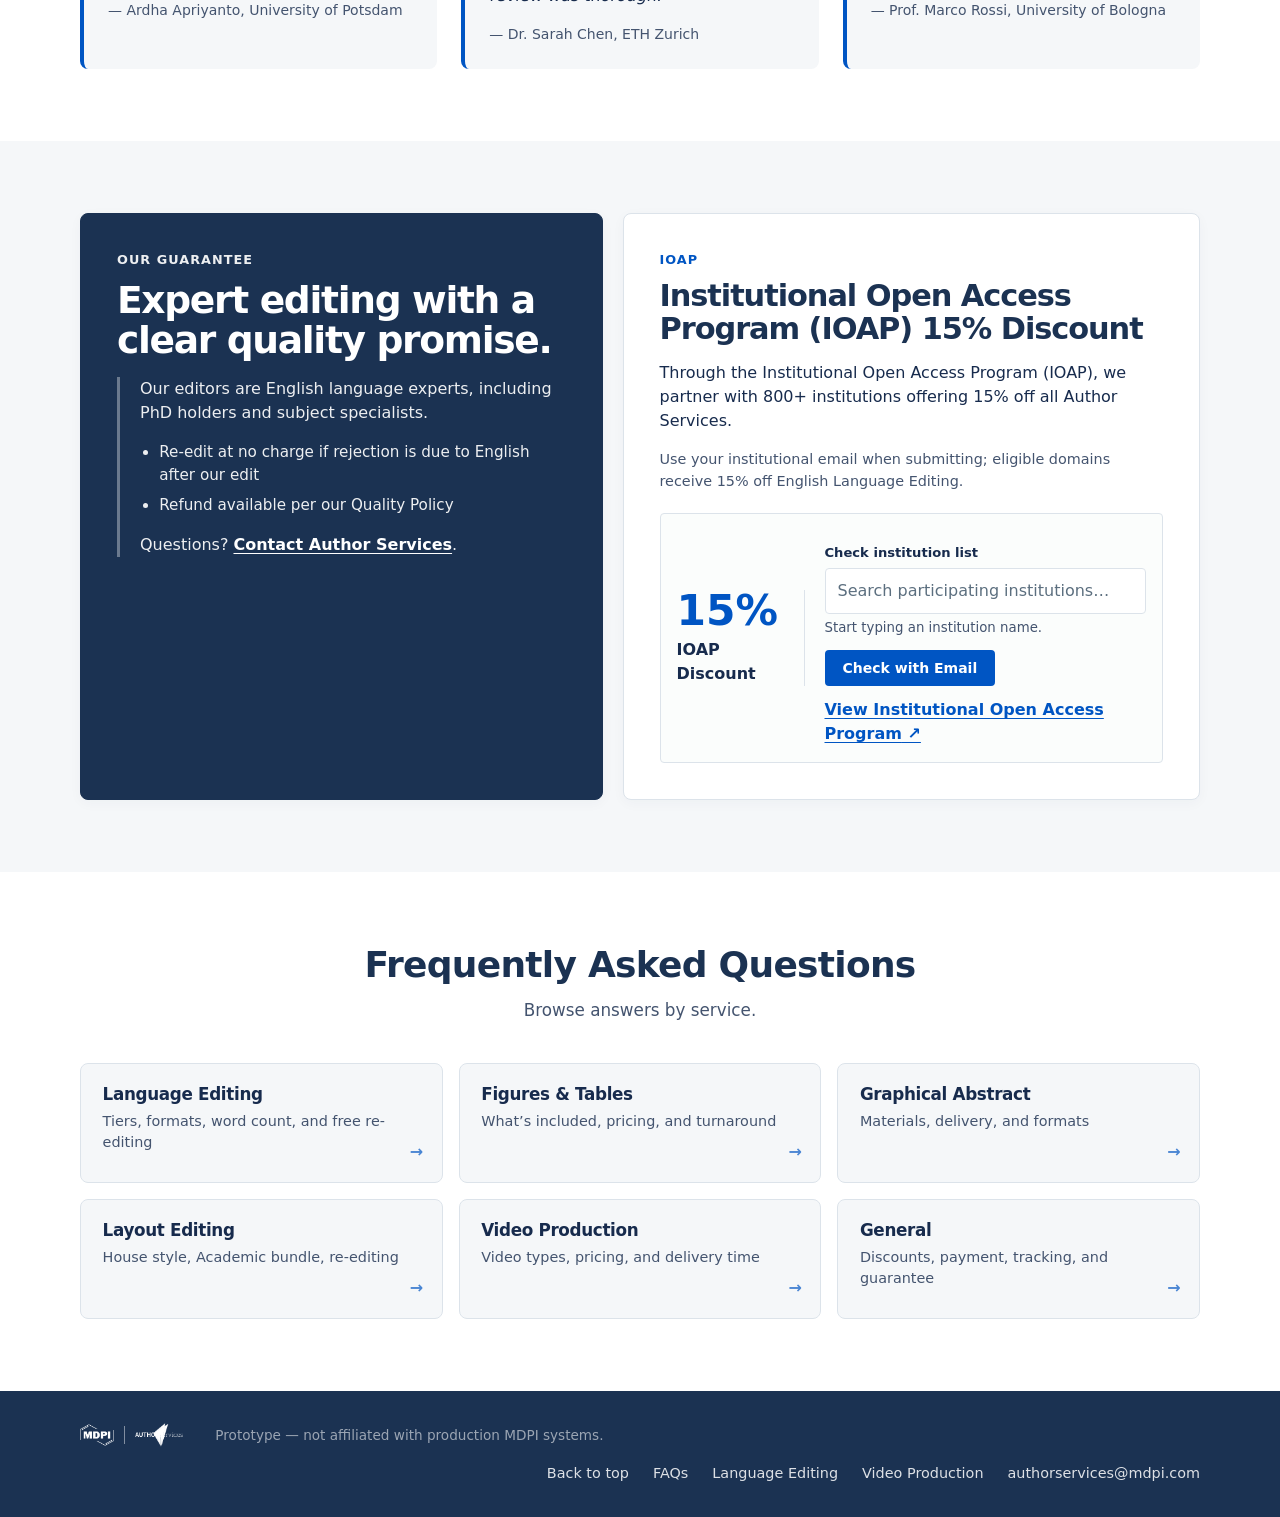
==== commit 81d05209: "Expand Chinese translations across the homepage and dynamic UI. Wire major sections, quote form, and" ====
--- a/index.html
+++ b/index.html
@@ -342,7 +342,7 @@
                         height="331"
                         loading="lazy"
                       />
-                      <span class="campaign-figure-zoom-hint" aria-hidden="true">Click to zoom</span>
+                      <span class="campaign-figure-zoom-hint" aria-hidden="true" data-i18n="clickToZoom">Click to zoom</span>
                     </button>
                     <figcaption data-i18n="figuresCampaignExample1">Illustration &amp; charts</figcaption>
                   </figure>
@@ -386,7 +386,7 @@
         aria-labelledby="editing-promo-title"
         role="complementary"
       >
-        <button type="button" class="promo-popup-close" data-promo-dismiss aria-label="Dismiss promotion">×</button>
+        <button type="button" class="promo-popup-close" data-promo-dismiss aria-label="Dismiss promotion" data-i18n-aria="dismissPromotion">×</button>
         <p class="promo-popup-kicker" data-i18n="navLanguage">Language Editing</p>
         <h2 id="editing-promo-title" class="promo-popup-title" data-i18n="editingCampaignTitle">Fast. Accurate. Simple.</h2>
         <p class="promo-popup-copy" data-i18n="editingCampaignCopy">Get CHF 30 OFF Rapid and Academic Editing</p>
@@ -451,7 +451,7 @@
               aria-label="Language Editing FAQs: tiers, formats, and word count"
             >
               <span class="resource-chip-icon" aria-hidden="true">?</span>
-              FAQ
+              <span data-i18n="faqChip">FAQ</span>
             </a>
           </div>
           <div class="services-lead-row">
@@ -462,17 +462,17 @@
           <div class="word-count-control" id="word-count-control" role="region" aria-labelledby="word-count-label">
             <div class="word-count-control-header">
               <div>
-                <p class="word-count-label" id="word-count-label">Compare tiers by word count</p>
-                <p class="word-count-help">Select a word count band below.</p>
+                <p class="word-count-label" id="word-count-label" data-i18n="wordCountCompare">Compare tiers by word count</p>
+                <p class="word-count-help" data-i18n="wordCountHelp">Select a word count band below.</p>
               </div>
               <div class="word-count-readout" aria-live="polite">
                 <strong id="word-count-range">1,000 – 2,000 words</strong>
-                <span id="word-count-hint">Starting prices shown</span>
+                <span id="word-count-hint" data-i18n="wordCountStarting">Starting prices shown</span>
               </div>
             </div>
 
             <label class="word-count-slider-label" for="word-count-slider">
-              Word count
+              <span data-i18n="wordCountLabel">Word count</span>
               <input
                 type="range"
                 id="word-count-slider"
@@ -498,17 +498,17 @@
                     <svg viewBox="0 0 24 24" fill="none" stroke="currentColor" stroke-width="1.6" aria-hidden="true"><path d="M7 4h7l3 3v13H7V4Z"/><path d="M14 4v4h4M9 12h6M9 16h4"/></svg>
                   </span>
                   <div class="service-card-titles">
-                    <h3 id="tier-standard-title"><span class="tier-name">Standard</span></h3>
-                    <p class="tier-turnaround">5-day turnaround</p>
+                    <h3 id="tier-standard-title"><span class="tier-name" data-i18n="tierStandard">Standard</span></h3>
+                    <p class="tier-turnaround" data-i18n="turnaround5Day">5-day turnaround</p>
                   </div>
                 </div>
                 <p class="card-price" data-price-tier="standard">
                   <span class="card-price-amount">CHF 77.00</span>
-                  <small class="card-price-caption">From</small>
+                  <small class="card-price-caption" data-i18n="priceFrom">From</small>
                 </p>
                 <ul class="check-list">
-                  <li>Grammar, terminology, and clarity</li>
-                  <li>Editing certificate</li>
+                  <li data-i18n="featGrammar">Grammar, terminology, and clarity</li>
+                  <li data-i18n="featCertificate">Editing certificate</li>
                 </ul>
                 <button
                   type="button"
@@ -516,23 +516,25 @@
                   data-tier="standard"
                   data-label-idle="Select Standard"
                   data-label-selected="Standard Selected"
+                  data-i18n-idle="selectStandard"
+                  data-i18n-selected="standardSelected"
                   aria-pressed="false"
                 >
-                  Select Standard
+                  <span data-i18n="selectStandard">Select Standard</span>
                 </button>
               </div>
             </article>
 
             <article class="tier-card tier-featured" data-tier="rapid" aria-labelledby="tier-rapid-title">
-              <div class="tier-banner" aria-hidden="true">Most Popular</div>
+              <div class="tier-banner" aria-hidden="true" data-i18n="mostPopular">Most Popular</div>
               <div class="tier-card-body">
                 <div class="service-card-head">
                   <span class="service-icon" aria-hidden="true">
                     <svg viewBox="0 0 24 24" fill="none" stroke="currentColor" stroke-width="1.6" aria-hidden="true"><path d="M13 2 3 14h7l-1 8 10-12h-7l1-8Z"/></svg>
                   </span>
                   <div class="service-card-titles">
-                    <h3 id="tier-rapid-title"><span class="tier-name">Rapid</span></h3>
-                    <p class="tier-turnaround">1-day turnaround</p>
+                    <h3 id="tier-rapid-title"><span class="tier-name" data-i18n="tierRapid">Rapid</span></h3>
+                    <p class="tier-turnaround" data-i18n="turnaround1Day">1-day turnaround</p>
                   </div>
                 </div>
                 <p class="card-price" data-price-tier="rapid">
@@ -540,12 +542,12 @@
                   <small class="card-price-caption">From</small>
                 </p>
                 <ul class="check-list">
-                  <li>All Standard features</li>
-                  <li>1-year free re-editing</li>
-                  <li>Cover &amp; response letter editing</li>
-                  <li>Two dedicated editors</li>
-                  <li>10% off Figure &amp; Table Editing</li>
-                  <li>10% off Layout Editing for MDPI journals</li>
+                  <li data-i18n="featAllStandard">All Standard features</li>
+                  <li data-i18n="featFreeReedit">1-year free re-editing</li>
+                  <li data-i18n="featCoverLetter">Cover &amp; response letter editing</li>
+                  <li data-i18n="featTwoEditors">Two dedicated editors</li>
+                  <li data-i18n="feat10OffFigures">10% off Figure &amp; Table Editing</li>
+                  <li data-i18n="feat10OffLayout">10% off Layout Editing for MDPI journals</li>
                 </ul>
                 <button
                   type="button"
@@ -553,22 +555,24 @@
                   data-tier="rapid"
                   data-label-idle="Select Rapid"
                   data-label-selected="Rapid Selected"
+                  data-i18n-idle="selectRapid"
+                  data-i18n-selected="rapidSelected"
                   aria-pressed="false"
                 >
-                  Select Rapid
+                  <span data-i18n="selectRapid">Select Rapid</span>
                 </button>
               </div>
             </article>
 
             <article class="tier-card tier-recommended" data-tier="academic" aria-labelledby="tier-academic-title">
-              <div class="tier-banner tier-banner-recommended" aria-hidden="true">Recommended</div>
+              <div class="tier-banner tier-banner-recommended" aria-hidden="true" data-i18n="recommended">Recommended</div>
               <div class="tier-card-body">
                 <div class="service-card-head">
                   <span class="service-icon" aria-hidden="true">
                     <svg viewBox="0 0 24 24" fill="none" stroke="currentColor" stroke-width="1.6" aria-hidden="true"><path d="M12 3 2 8l10 5 10-5-10-5Z"/><path d="M6 11v4c0 2.2 2.7 4 6 4s6-1.8 6-4v-4"/></svg>
                   </span>
                   <div class="service-card-titles">
-                    <h3 id="tier-academic-title"><span class="tier-name">Academic</span></h3>
+                    <h3 id="tier-academic-title"><span class="tier-name" data-i18n="tierAcademic">Academic</span></h3>
                     <p class="tier-turnaround">5-day turnaround</p>
                   </div>
                 </div>
@@ -577,10 +581,10 @@
                   <small class="card-price-caption">From</small>
                 </p>
                 <ul class="check-list">
-                  <li>All Rapid features</li>
-                  <li>2 PhD specialist editors</li>
-                  <li>50% off Figure &amp; Table Editing</li>
-                  <li>Free Layout Editing for MDPI journals</li>
+                  <li data-i18n="featAllRapid">All Rapid features</li>
+                  <li data-i18n="featPhdEditors">2 PhD specialist editors</li>
+                  <li data-i18n="feat50OffFigures">50% off Figure &amp; Table Editing</li>
+                  <li data-i18n="featFreeLayout">Free Layout Editing for MDPI journals</li>
                 </ul>
                 <button
                   type="button"
@@ -588,9 +592,11 @@
                   data-tier="academic"
                   data-label-idle="Select Academic"
                   data-label-selected="Academic Selected"
+                  data-i18n-idle="selectAcademic"
+                  data-i18n-selected="academicSelected"
                   aria-pressed="false"
                 >
-                  Select Academic
+                  <span data-i18n="selectAcademic">Select Academic</span>
                 </button>
               </div>
             </article>
@@ -598,9 +604,9 @@
 
           <div class="editing-companion-panel" id="editing-companion-services">
             <div class="editing-companion-panel-head">
-              <p class="editing-companion-eyebrow">Recommended with language editing</p>
-              <h3 class="editing-companion-title">Figure, table &amp; layout services</h3>
-              <p class="editing-companion-lead">
+              <p class="editing-companion-eyebrow" data-i18n="companionEyebrow">Recommended with language editing</p>
+              <h3 class="editing-companion-title" data-i18n="companionTitle">Figure, table &amp; layout services</h3>
+              <p class="editing-companion-lead" data-i18n="companionLead">
                 Select these add-ons with any editing tier to prepare figures and MDPI-ready layout in the same quote.
               </p>
             </div>
@@ -625,24 +631,24 @@
                 <span class="service-icon" aria-hidden="true">
                   <svg viewBox="0 0 24 24" fill="none" stroke="currentColor" stroke-width="1.6" aria-hidden="true"><rect x="3" y="4" width="18" height="16" rx="1.5"/><circle cx="8.5" cy="10" r="1.5" fill="currentColor" stroke="none"/><path d="M3 17l5-4 3 2 5-5 5 4"/></svg>
                 </span>
-                <h3 id="figures-editing-title">Figure &amp; Table Editing</h3>
+                <h3 id="figures-editing-title" data-i18n="serviceFigures">Figure &amp; Table Editing</h3>
               </div>
               <p class="addon-card-price">
                 <strong data-price-service="figures">CHF 50.00</strong>
-                <small>per figure</small>
+                <small data-i18n="perFigure">per figure</small>
               </p>
-              <p>Publication-ready figures and tables.</p>
-              <span class="addon-meta">1 day</span>
+              <p data-i18n="figuresCardDesc">Publication-ready figures and tables.</p>
+              <span class="addon-meta" data-i18n="meta1Day">1 day</span>
               <p class="editing-companion-perk" id="figures-companion-perk" hidden></p>
               <div class="editing-companion-actions">
                 <div class="resource-toolstrip" role="group" aria-label="Figure editing resources">
                   <button type="button" class="resource-chip resource-chip-examples link-examples" data-example="figures" aria-label="View Figure and Table Editing examples">
                     <span class="resource-chip-icon" aria-hidden="true"><svg width="16" height="16" viewBox="0 0 16 16" fill="none" aria-hidden="true"><rect x="1.5" y="2.5" width="13" height="11" rx="1.5" stroke="currentColor" stroke-width="1.4"/><circle cx="5.5" cy="6.2" r="1.2" fill="currentColor"/><path d="M1.8 11.5 5.8 8.2l2.4 2.1L12.2 6l2 2.3" stroke="currentColor" stroke-width="1.4" stroke-linecap="round" stroke-linejoin="round"/></svg></span>
-                    Examples
+                    <span data-i18n="examples">Examples</span>
                   </button>
                   <a class="resource-chip resource-chip-faq" href="faq/figure-table-editing.html" aria-label="Figure and Table Editing FAQ">
                     <span class="resource-chip-icon" aria-hidden="true">?</span>
-                    FAQ
+                    <span data-i18n="faqChip">FAQ</span>
                   </a>
                 </div>
               </div>
@@ -663,24 +669,24 @@
                 <span class="service-icon" aria-hidden="true">
                   <svg viewBox="0 0 24 24" fill="none" stroke="currentColor" stroke-width="1.6" aria-hidden="true"><rect x="4" y="4" width="7" height="16" rx="1"/><rect x="13" y="4" width="7" height="7" rx="1"/><rect x="13" y="13" width="7" height="7" rx="1"/></svg>
                 </span>
-                <h3 id="layout-editing-title">Layout Editing</h3>
+                <h3 id="layout-editing-title" data-i18n="serviceLayout">Layout Editing</h3>
               </div>
               <p class="addon-card-price">
                 <strong data-price-service="layout">CHF 85.00</strong>
-                <small>per submission</small>
+                <small data-i18n="perSubmission">per submission</small>
               </p>
-              <p>For Publications in MDPI Journals.</p>
+              <p data-i18n="layoutCardDesc">For Publications in MDPI Journals.</p>
               <span class="addon-meta">1 day</span>
               <p class="editing-companion-perk" id="layout-companion-perk" hidden></p>
               <div class="editing-companion-actions">
                 <div class="resource-toolstrip" role="group" aria-label="Layout editing resources">
                   <button type="button" class="resource-chip resource-chip-examples link-examples" data-example="layout" aria-label="View Layout Editing examples">
                     <span class="resource-chip-icon" aria-hidden="true"><svg width="16" height="16" viewBox="0 0 16 16" fill="none" aria-hidden="true"><rect x="1.5" y="2.5" width="13" height="11" rx="1.5" stroke="currentColor" stroke-width="1.4"/><circle cx="5.5" cy="6.2" r="1.2" fill="currentColor"/><path d="M1.8 11.5 5.8 8.2l2.4 2.1L12.2 6l2 2.3" stroke="currentColor" stroke-width="1.4" stroke-linecap="round" stroke-linejoin="round"/></svg></span>
-                    Examples
+                    <span data-i18n="examples">Examples</span>
                   </button>
                   <a class="resource-chip resource-chip-faq" href="faq/layout-editing.html" aria-label="Layout Editing FAQ">
                     <span class="resource-chip-icon" aria-hidden="true">?</span>
-                    FAQ
+                    <span data-i18n="faqChip">FAQ</span>
                   </a>
                 </div>
               </div>
@@ -689,10 +695,10 @@
           </div>
 
           <div class="editing-companion-quote services-get-quote">
-            <button type="button" class="btn btn-primary" id="companion-get-quote">
+            <button type="button" class="btn btn-primary" id="companion-get-quote" data-i18n="headerCta">
               Get a Quote
             </button>
-            <p class="editing-companion-quote-hint" id="companion-get-quote-hint">
+            <p class="editing-companion-quote-hint" id="companion-get-quote-hint" data-i18n="companionQuoteHint">
               Select an editing tier and optional add-ons, then continue to your quote.
             </p>
           </div>
@@ -722,23 +728,23 @@
                 <span class="service-icon" aria-hidden="true">
                   <svg viewBox="0 0 24 24" fill="none" stroke="currentColor" stroke-width="1.6" aria-hidden="true"><rect x="3" y="5" width="18" height="14" rx="1.5"/><path d="M7 15h4M7 11h10M7 7h7"/></svg>
                 </span>
-                <h3 id="graphical-abstract-title">Graphical Abstract</h3>
+                <h3 id="graphical-abstract-title" data-i18n="serviceGraphical">Graphical Abstract</h3>
               </div>
               <p class="addon-card-price">
                 <strong data-price-service="graphical">CHF 200.00</strong>
                 <small>per submission</small>
               </p>
-              <p>Journal-aligned graphical abstracts.</p>
-              <span class="addon-meta">5 working days</span>
+              <p data-i18n="graphicalCardDesc">Journal-aligned graphical abstracts.</p>
+              <span class="addon-meta" data-i18n="meta5WorkingDays" data-i18n="meta5WorkingDays">5 working days</span>
               <div class="editing-companion-actions">
                 <div class="resource-toolstrip" role="group" aria-label="Graphical abstract resources">
                   <button type="button" class="resource-chip resource-chip-examples link-examples" data-example="graphical" aria-label="View Graphical Abstract examples">
                     <span class="resource-chip-icon" aria-hidden="true"><svg width="16" height="16" viewBox="0 0 16 16" fill="none" aria-hidden="true"><rect x="1.5" y="2.5" width="13" height="11" rx="1.5" stroke="currentColor" stroke-width="1.4"/><circle cx="5.5" cy="6.2" r="1.2" fill="currentColor"/><path d="M1.8 11.5 5.8 8.2l2.4 2.1L12.2 6l2 2.3" stroke="currentColor" stroke-width="1.4" stroke-linecap="round" stroke-linejoin="round"/></svg></span>
-                    Examples
+                    <span data-i18n="examples">Examples</span>
                   </button>
                   <a class="resource-chip resource-chip-faq" href="faq/graphical-abstract.html" aria-label="Graphical Abstract FAQ">
                     <span class="resource-chip-icon" aria-hidden="true">?</span>
-                    FAQ
+                    <span data-i18n="faqChip">FAQ</span>
                   </a>
                 </div>
               </div>
@@ -759,13 +765,13 @@
                 <span class="service-icon" aria-hidden="true">
                   <svg viewBox="0 0 24 24" fill="none" stroke="currentColor" stroke-width="1.6" aria-hidden="true"><rect x="3" y="6" width="13" height="12" rx="1.5"/><path d="M16 10.5 21 8v8l-5-2.5v-3Z"/></svg>
                 </span>
-                <h3 id="video-production-title">Video Production</h3>
+                <h3 id="video-production-title" data-i18n="serviceVideo">Video Production</h3>
               </div>
               <ul class="addon-price-list" data-price-service="video">
-                <li><span>Video Abstract</span><strong>CHF 600</strong></li>
-                <li><span>Short Take</span><strong>CHF 500</strong></li>
-                <li><span>Scholar Profile</span><strong>CHF 500</strong></li>
-                <li><span>Scholar Interview</span><strong>CHF 400</strong></li>
+                <li><span data-i18n="videoAbstract">Video Abstract</span><strong>CHF 600</strong></li>
+                <li><span data-i18n="shortTake">Short Take</span><strong>CHF 500</strong></li>
+                <li><span data-i18n="scholarProfile">Scholar Profile</span><strong>CHF 500</strong></li>
+                <li><span data-i18n="scholarInterview">Scholar Interview</span><strong>CHF 400</strong></li>
               </ul>
               <p data-i18n="videoCardDesc">Academic videos for journals, teaching, and outreach.</p>
               <a class="addon-primary-link" href="video-production.html" data-i18n="learnMoreVideo">Learn more about Video Production →</a>
@@ -773,21 +779,21 @@
                 <div class="resource-toolstrip" role="group" aria-label="Video production resources">
                   <button type="button" class="resource-chip resource-chip-examples link-examples" data-example="video" aria-label="View Video Production examples">
                     <span class="resource-chip-icon" aria-hidden="true"><svg width="16" height="16" viewBox="0 0 16 16" fill="none" aria-hidden="true"><path d="M2 3.5h8.5A1.5 1.5 0 0 1 12 5v6a1.5 1.5 0 0 1-1.5 1.5H2A1.5 1.5 0 0 1 .5 11V5A1.5 1.5 0 0 1 2 3.5Z" stroke="currentColor" stroke-width="1.3" transform="translate(1 0)"/><path d="M12 6.2 15 4.5v7l-3-1.7V6.2Z" stroke="currentColor" stroke-width="1.3" stroke-linejoin="round"/></svg></span>
-                    Examples
+                    <span data-i18n="examples">Examples</span>
                   </button>
                   <a class="resource-chip resource-chip-faq" href="faq/video-production.html" aria-label="Video Production FAQ">
                     <span class="resource-chip-icon" aria-hidden="true">?</span>
-                    FAQ
+                    <span data-i18n="faqChip">FAQ</span>
                   </a>
                 </div>
               </div>
             </article>
           </div>
           <div class="editing-companion-quote addon-get-quote">
-            <button type="button" class="btn btn-primary" id="addon-get-quote">
+            <button type="button" class="btn btn-primary" id="addon-get-quote" data-i18n="headerCta">
               Get a Quote
             </button>
-            <p class="editing-companion-quote-hint" id="addon-get-quote-hint">
+            <p class="editing-companion-quote-hint" id="addon-get-quote-hint" data-i18n="addonQuoteHint">
               Tick Graphical Abstract and/or Video Production, then continue to your quote.
             </p>
           </div>
@@ -798,12 +804,12 @@
         <div class="example-modal-backdrop" data-close-modal></div>
         <div class="example-modal-dialog">
           <header class="example-modal-header">
-            <h3 id="example-modal-title">Service examples</h3>
+            <h3 id="example-modal-title" data-i18n="serviceExamples">Service examples</h3>
             <div class="example-modal-actions">
               <button type="button" class="btn btn-outline btn-sm" id="example-zoom-out" aria-label="Zoom out">−</button>
               <span id="example-zoom-label">100%</span>
               <button type="button" class="btn btn-outline btn-sm" id="example-zoom-in" aria-label="Zoom in">+</button>
-              <button type="button" class="btn btn-outline btn-sm" id="example-zoom-reset" aria-label="Reset zoom">Reset</button>
+              <button type="button" class="btn btn-outline btn-sm" id="example-zoom-reset" aria-label="Reset zoom" data-i18n="resetZoom">Reset</button>
               <button type="button" class="example-modal-close" data-close-modal aria-label="Close">×</button>
             </div>
           </header>
@@ -815,7 +821,7 @@
             <button type="button" class="example-nav example-nav-next hidden" id="example-next" aria-label="Next example">›</button>
           </div>
           <div class="example-modal-footer">
-            <p class="example-modal-hint">Scroll or use + / − to zoom. Drag to pan when zoomed in.</p>
+            <p class="example-modal-hint" data-i18n="exampleZoomHint">Scroll or use + / − to zoom. Drag to pan when zoomed in.</p>
             <p class="example-modal-count hidden" id="example-count" aria-live="polite"></p>
           </div>
         </div>
@@ -825,7 +831,7 @@
         <div class="example-modal-backdrop" data-close-video-modal></div>
         <div class="example-modal-dialog video-example-dialog">
           <header class="example-modal-header video-example-header">
-            <h3 id="video-example-title">Video Example</h3>
+            <h3 id="video-example-title" data-i18n="videoExample">Video Example</h3>
             <button type="button" class="example-modal-close" data-close-video-modal aria-label="Close">×</button>
           </header>
           <div class="video-example-body">
@@ -841,7 +847,7 @@
                   controlslist="nodownload"
                   aria-describedby="video-example-description"
                 >
-                  Your browser does not support the video tag.
+                  <span data-i18n="videoUnsupported">Your browser does not support the video tag.</span>
                 </video>
               </div>
             </div>
@@ -881,11 +887,11 @@
                     accept=".doc,.docx,application/msword,application/vnd.openxmlformats-officedocument.wordprocessingml.document"
                     aria-label="Choose manuscript file (.doc or .docx)"
                   />
-                  <p class="quote-upload-title">Upload manuscript (.doc / .docx)</p>
-                  <p class="quote-upload-help" id="quote-upload-help">
+                  <p class="quote-upload-title" data-i18n="uploadManuscript">Upload manuscript (.doc / .docx)</p>
+                  <p class="quote-upload-help" id="quote-upload-help" data-i18n="uploadHelp">
                     Required for all services except Video Production. We automatically detect the word count and number of figures to pre-fill your quote, ensuring a more accurate cost estimate.
                   </p>
-                  <p class="quote-upload-status" id="quote-upload-status" aria-live="polite">
+                  <p class="quote-upload-status" id="quote-upload-status" aria-live="polite" data-i18n-html="uploadBrowseHtml">
                     Drag &amp; drop a file here, or <span class="quote-upload-browse">browse</span>
                   </p>
                 </div>
@@ -897,47 +903,47 @@
                 <label class="checkbox-card">
                   <input type="checkbox" name="service" value="language" />
                   <span class="checkbox-card-body">
-                    <strong>Language Editing</strong>
-                    <small>Standard, Rapid, or Academic · <span class="service-turnaround" data-turnaround-service="language">Turnaround varies by tier</span></small>
+                    <strong data-i18n="serviceLanguage">Language Editing</strong>
+                    <small>Standard, Rapid, or Academic · <span class="service-turnaround" data-turnaround-service="language" data-i18n="turnaroundVaries">Turnaround varies by tier</span></small>
                   </span>
                 </label>
                 <label class="checkbox-card">
                   <input type="checkbox" name="service" value="figures" />
                   <span class="checkbox-card-body">
-                    <strong>Figure &amp; Table Editing</strong>
-                    <small><span class="service-turnaround" data-turnaround-service="figures">1 day turnaround</span></small>
+                    <strong data-i18n="serviceFigures">Figure &amp; Table Editing</strong>
+                    <small><span class="service-turnaround" data-turnaround-service="figures" data-i18n="turnaround1DayShort">1 day turnaround</span></small>
                   </span>
                 </label>
                 <label class="checkbox-card">
                   <input type="checkbox" name="service" value="layout" />
                   <span class="checkbox-card-body">
-                    <strong>Layout Editing</strong>
+                    <strong data-i18n="serviceLayout">Layout Editing</strong>
                     <small><span class="service-turnaround" data-turnaround-service="layout">1 day turnaround</span></small>
                   </span>
                 </label>
                 <label class="checkbox-card">
                   <input type="checkbox" name="service" value="graphical" />
                   <span class="checkbox-card-body">
-                    <strong>Graphical Abstract</strong>
+                    <strong data-i18n="serviceGraphical">Graphical Abstract</strong>
                     <small><span class="service-turnaround" data-turnaround-service="graphical">5 working days</span></small>
                   </span>
                 </label>
                 <label class="checkbox-card">
                   <input type="checkbox" name="service" value="video" />
                   <span class="checkbox-card-body">
-                    <strong>Video Production</strong>
-                    <small><span class="service-turnaround" data-turnaround-service="video">15 working days</span></small>
+                    <strong data-i18n="serviceVideo">Video Production</strong>
+                    <small><span class="service-turnaround" data-turnaround-service="video" data-i18n="meta15WorkingDays">15 working days</span></small>
                   </span>
                 </label>
               </fieldset>
 
-              <p id="no-service-hint" class="no-service-hint" role="status" aria-live="polite">Select at least one service to configure your order.</p>
+              <p id="no-service-hint" class="no-service-hint" role="status" aria-live="polite" data-i18n="noServiceHint">Select at least one service to configure your order.</p>
 
               <div id="panel-language" class="service-panel hidden" data-service="language" role="group" aria-labelledby="panel-language-title">
-                <h4 class="service-panel-title" id="panel-language-title">Language Editing</h4>
-                <p class="service-panel-turnaround" id="language-turnaround-note">Turnaround: <strong id="language-turnaround-value">1 day</strong></p>
+                <h4 class="service-panel-title" id="panel-language-title" data-i18n="serviceLanguage">Language Editing</h4>
+                <p class="service-panel-turnaround" id="language-turnaround-note"><span data-i18n="turnaroundLabel">Turnaround:</span> <strong id="language-turnaround-value">1 day</strong></p>
                 <div class="form-field">
-                  <label for="tier">Editing Tier</label>
+                  <label for="tier" data-i18n="editingTier">Editing Tier</label>
                   <select id="tier" name="tier">
                     <option value="standard">Standard — 5 days · from CHF 77</option>
                     <option value="rapid" selected>Rapid — 1 day · from CHF 112</option>
@@ -945,21 +951,21 @@
                   </select>
                 </div>
                 <div class="form-field">
-                  <label for="words">Number of Words</label>
+                  <label for="words" data-i18n="numberOfWords">Number of Words</label>
                   <input type="number" id="words" name="words" min="1" step="1" value="1000" placeholder="e.g. 1000" aria-describedby="words-upload-hint language-figure-perk" inputmode="numeric" />
-                  <small id="words-upload-hint">
+                  <small id="words-upload-hint" data-i18n="wordsHint">
                     Enter the word count manually, or upload a document in step 1.
                     Exclude author names, affiliations, and references when possible.
                   </small>
-                  <p class="language-figure-perk" id="language-figure-perk">
+                  <p class="language-figure-perk" id="language-figure-perk" data-i18n-html="languagePerkHtml">
                     Standard: Figure &amp; Table Editing available as an optional add-on at full price.
                     Rapid: <strong>10% off</strong> Figure &amp; Table Editing and Layout Editing when bundled.
                     Academic: <strong>50% off</strong> Figure &amp; Table Editing when bundled, plus <strong>Free Layout Editing for MDPI journals</strong>.
                   </p>
                   <div class="academic-recommendation hidden" id="academic-recommendation" role="status">
                     <div class="academic-recommendation-copy">
-                      <span class="recommendation-badge">Recommended</span>
-                      <strong>Academic may cost less for this manuscript</strong>
+                      <span class="recommendation-badge" data-i18n="recommended">Recommended</span>
+                      <strong data-i18n="academicMayCostLess">Academic may cost less for this manuscript</strong>
                       <p id="academic-recommendation-text"></p>
                     </div>
                     <button
@@ -976,8 +982,8 @@
 
               <div class="included-services-grid">
                 <div id="panel-figures" class="service-panel hidden" data-service="figures" role="group" aria-labelledby="figure-panel-title">
-                  <h4 class="service-panel-title" id="figure-panel-title">Figure &amp; Table Editing</h4>
-                  <p class="service-panel-turnaround">Turnaround: <strong>1 day</strong></p>
+                  <h4 class="service-panel-title" id="figure-panel-title" data-i18n="serviceFigures">Figure &amp; Table Editing</h4>
+                  <p class="service-panel-turnaround" data-i18n-html="turnaround1DayHtml">Turnaround: <strong>1 day</strong></p>
                   <label class="figure-opt-in" id="figure-opt-in-row">
                     <input type="checkbox" id="quote-include-figures" />
                     <span id="figure-opt-in-text">
@@ -986,7 +992,7 @@
                     </span>
                   </label>
                   <div class="form-field hidden" id="figure-opt-fields">
-                    <label for="figures">Total Number of Figures and Tables</label>
+                    <label for="figures" data-i18n="totalFiguresTables">Total Number of Figures and Tables</label>
                     <input type="number" id="figures" name="figures" min="1" placeholder="e.g. 5" aria-describedby="figures-detection-hint figures-discount-hint figures-high-count-note" inputmode="numeric" />
                     <small id="figures-detection-hint" class="hidden"></small>
                     <small id="figures-high-count-note" class="figures-high-count-note hidden" role="status" data-i18n="figuresHighCountNote">
@@ -997,8 +1003,8 @@
                 </div>
 
                 <div id="panel-layout" class="service-panel hidden" data-service="layout" role="group" aria-labelledby="panel-layout-title">
-                  <h4 class="service-panel-title" id="panel-layout-title">Layout Editing</h4>
-                  <p class="service-panel-turnaround">Turnaround: <strong>1 day</strong></p>
+                  <h4 class="service-panel-title" id="panel-layout-title" data-i18n="serviceLayout">Layout Editing</h4>
+                  <p class="service-panel-turnaround" data-i18n-html="turnaround1DayHtml">Turnaround: <strong>1 day</strong></p>
                   <label class="figure-opt-in is-selective" id="layout-opt-in-row">
                     <input type="checkbox" id="quote-include-layout" />
                     <span id="layout-opt-in-text">
@@ -1013,46 +1019,46 @@
                       <small id="layout-included-note">Free Layout Editing for MDPI journals</small>
                     </span>
                   </label>
-                  <p class="layout-included-banner hidden" id="layout-included-banner">
+                  <p class="layout-included-banner hidden" id="layout-included-banner" data-i18n="layoutFreeNote">
                     Free Layout Editing for MDPI journals
                   </p>
                   <div class="form-field hidden" id="layout-opt-fields">
                     <input type="hidden" id="journal" name="journal" value="" />
-                    <small class="standalone-service-hint">Journal name is collected during checkout.</small>
+                    <small class="standalone-service-hint" data-i18n="journalCheckoutHint">Journal name is collected during checkout.</small>
                   </div>
                 </div>
               </div>
 
               <div id="panel-graphical" class="service-panel hidden" data-service="graphical" role="group" aria-labelledby="panel-graphical-title">
-                <h4 class="service-panel-title" id="panel-graphical-title">Graphical Abstract</h4>
-                <p class="service-panel-turnaround">Turnaround: <strong>5 working days</strong></p>
-                <p class="form-hint">Material requirements are collected after you submit your order.</p>
+                <h4 class="service-panel-title" id="panel-graphical-title" data-i18n="serviceGraphical">Graphical Abstract</h4>
+                <p class="service-panel-turnaround" data-i18n-html="turnaround5DaysHtml">Turnaround: <strong>5 working days</strong></p>
+                <p class="form-hint" data-i18n="graphicalMaterialsHint">Material requirements are collected after you submit your order.</p>
               </div>
 
               <div id="panel-video" class="service-panel hidden" data-service="video" role="group" aria-labelledby="panel-video-title">
-                <h4 class="service-panel-title" id="panel-video-title">Video Production</h4>
-                <p class="service-panel-turnaround">Turnaround: <strong>15 working days</strong></p>
+                <h4 class="service-panel-title" id="panel-video-title" data-i18n="serviceVideo">Video Production</h4>
+                <p class="service-panel-turnaround" data-i18n-html="turnaround15DaysHtml">Turnaround: <strong>15 working days</strong></p>
                 <div class="form-field">
-                  <label for="video-type">Video type<span class="visually-hidden"> (required)</span></label>
+                  <label for="video-type"><span data-i18n="videoTypeLabel">Video type</span><span class="visually-hidden"> (required)</span></label>
                   <select id="video-type" name="videoType" required aria-required="true">
                     <option value="abstract" selected>Video Abstract — CHF 600</option>
                     <option value="short">Short Take — CHF 500</option>
                     <option value="profile">Scholar Profile — CHF 500</option>
                     <option value="interview">Scholar Interview — CHF 400</option>
                   </select>
-                  <small>DOI, producer notes, and publishing options are collected during checkout.</small>
+                  <small data-i18n="videoCheckoutHint">DOI, producer notes, and publishing options are collected during checkout.</small>
                 </div>
               </div>
 
               <div id="panel-ioap" class="service-panel hidden" data-service="ioap" role="group" aria-labelledby="panel-ioap-title">
-                <h4 class="service-panel-title" id="panel-ioap-title">Institutional Discount (IOAP)</h4>
+                <h4 class="service-panel-title" id="panel-ioap-title" data-i18n="ioapPanelTitle">Institutional Discount (IOAP)</h4>
                 <div class="form-field">
-                  <label for="email">Institutional Email</label>
+                  <label for="email" data-i18n="institutionalEmail">Institutional Email</label>
                   <input type="email" id="email" name="email" placeholder="you@university.edu" autocomplete="email" />
-                  <small>IOAP-eligible domains receive 15% off English Language Editing</small>
-                </div>
-                <div id="ioap-banner" class="ioap-banner hidden" role="status">
-                  <strong>IOAP discount applied!</strong> 15% off English Language Editing for your institutional email.
+                  <small data-i18n="ioapEmailHint">IOAP-eligible domains receive 15% off English Language Editing</small>
+                </div>
+                <div id="ioap-banner" class="ioap-banner hidden" role="status" data-i18n="ioapBanner">
+                  IOAP discount applied! 15% off English Language Editing for your institutional email.
                 </div>
               </div>
 
@@ -1089,17 +1095,17 @@
                 <span class="video-campaign-dates" data-i18n="editingCampaignDates">Valid until 30 August 2026</span>
               </div>
               <dl class="price-lines">
-                <dt class="price-line" id="line-language-label">Language Editing</dt>
+                <dt class="price-line" id="line-language-label" data-i18n="serviceLanguage">Language Editing</dt>
                 <dd class="price-line" id="line-language" aria-labelledby="line-language-label">—</dd>
-                <dt class="price-line" id="line-figures-label">Figure &amp; Table Editing</dt>
+                <dt class="price-line" id="line-figures-label" data-i18n="serviceFigures">Figure &amp; Table Editing</dt>
                 <dd class="price-line" id="line-figures" aria-labelledby="line-figures-label">—</dd>
-                <dt class="price-line" id="line-layout-label">Layout Editing</dt>
+                <dt class="price-line" id="line-layout-label" data-i18n="serviceLayout">Layout Editing</dt>
                 <dd class="price-line" id="line-layout" aria-labelledby="line-layout-label">—</dd>
-                <dt class="price-line" id="line-graphical-label">Graphical Abstract</dt>
+                <dt class="price-line" id="line-graphical-label" data-i18n="serviceGraphical">Graphical Abstract</dt>
                 <dd class="price-line" id="line-graphical" aria-labelledby="line-graphical-label">—</dd>
-                <dt class="price-line" id="line-video-label">Video Production</dt>
+                <dt class="price-line" id="line-video-label" data-i18n="serviceVideo">Video Production</dt>
                 <dd class="price-line" id="line-video" aria-labelledby="line-video-label">—</dd>
-                <dt class="price-line price-discount hidden" id="line-discount-label">IOAP Discount (15% · Language Editing)</dt>
+                <dt class="price-line price-discount hidden" id="line-discount-label" data-i18n="ioapDiscountLine">IOAP Discount (15% · Language Editing)</dt>
                 <dd class="price-line price-discount hidden" id="line-discount" aria-labelledby="line-discount-label">—</dd>
               </dl>
               <div class="price-total" aria-live="polite" aria-atomic="true">
@@ -1132,16 +1138,16 @@
           </div>
           <div class="testimonial-grid">
             <blockquote class="testimonial">
-              <p>"MDPI delivers fast, high-quality editing at an affordable price—better than any service I've used before."</p>
-              <footer>— Ardha Apriyanto, University of Potsdam</footer>
+              <p data-i18n="testimonial1">"MDPI delivers fast, high-quality editing at an affordable price—better than any service I've used before."</p>
+              <footer data-i18n="testimonial1By">— Ardha Apriyanto, University of Potsdam</footer>
             </blockquote>
             <blockquote class="testimonial">
-              <p>"The Rapid service saved me during a tight revision deadline. The editor understood my field; the technical review was thorough."</p>
-              <footer>— Dr. Sarah Chen, ETH Zurich</footer>
+              <p data-i18n="testimonial2">"The Rapid service saved me during a tight revision deadline. The editor understood my field; the technical review was thorough."</p>
+              <footer data-i18n="testimonial2By">— Dr. Sarah Chen, ETH Zurich</footer>
             </blockquote>
             <blockquote class="testimonial">
-              <p>"Figure editing made our charts publication-ready. Highly recommend for multidisciplinary teams."</p>
-              <footer>— Prof. Marco Rossi, University of Bologna</footer>
+              <p data-i18n="testimonial3">"Figure editing made our charts publication-ready. Highly recommend for multidisciplinary teams."</p>
+              <footer data-i18n="testimonial3By">— Prof. Marco Rossi, University of Bologna</footer>
             </blockquote>
           </div>
         </div>
@@ -1153,42 +1159,42 @@
             <p class="eyebrow" data-i18n="guaranteeEyebrow">Our guarantee</p>
             <h2 id="guarantee-title" data-i18n="guaranteeTitle">Expert editing with a clear quality promise.</h2>
             <div class="guarantee-copy">
-              <p>
+              <p data-i18n="guaranteeBody">
                 Our editors are English language experts, including PhD holders and subject specialists.
               </p>
               <ul class="compact-list guarantee-list">
-                <li>Re-edit at no charge if rejection is due to English after our edit</li>
-                <li>Refund available per our Quality Policy</li>
+                <li data-i18n="guaranteeItem1">Re-edit at no charge if rejection is due to English after our edit</li>
+                <li data-i18n="guaranteeItem2">Refund available per our Quality Policy</li>
               </ul>
               <p>
-                Questions?
-                <a href="mailto:authorservices@mdpi.com">Contact Author Services</a>.
+                <span data-i18n="guaranteeContactPrefix">Questions?</span>
+                <a href="mailto:authorservices@mdpi.com" data-i18n="contactAuthorServices">Contact Author Services</a>.
               </p>
             </div>
           </article>
           <article class="ioap-card" aria-labelledby="ioap-title">
             <p class="eyebrow" data-i18n="ioapEyebrow">IOAP</p>
             <h2 id="ioap-title" data-i18n="ioapTitle">Institutional Open Access Program (IOAP) 15% Discount</h2>
-            <p>
+            <p data-i18n="ioapBody">
               Through the Institutional Open Access Program (IOAP), we partner with 800+ institutions
               offering 15% off all Author Services.
             </p>
-            <p class="ioap-hint">
+            <p class="ioap-hint" data-i18n="ioapHint">
               Use your institutional email when submitting; eligible domains receive 15% off English Language Editing.
             </p>
             <div class="ioap-discount-panel">
               <div class="ioap-discount-amount">
                 <strong>15%</strong>
-                <span>IOAP Discount</span>
+                <span data-i18n="ioapDiscountLabel">IOAP Discount</span>
               </div>
               <div class="ioap-discount-details">
                 <div class="ioap-institution-picker">
-                  <label for="ioap-institution-search">Check institution list</label>
+                  <label for="ioap-institution-search" data-i18n="checkInstitutionList">Check institution list</label>
                   <div class="ioap-combobox">
                     <input
                       type="text"
                       id="ioap-institution-search"
-                      placeholder="Search participating institutions…"
+                      placeholder="Search participating institutions…" data-i18n-placeholder="searchInstitutions"
                       autocomplete="off"
                       role="combobox"
                       aria-haspopup="listbox"
@@ -1202,12 +1208,12 @@
                       role="listbox"
                     ></div>
                   </div>
-                  <small id="ioap-institution-status" role="status" aria-live="polite">
+                  <small id="ioap-institution-status" role="status" aria-live="polite" data-i18n="startTypingInstitution">
                     Start typing an institution name.
                   </small>
                 </div>
                 <div class="ioap-actions">
-                  <button type="button" class="btn btn-primary btn-sm" id="check-ioap-btn">
+                  <button type="button" class="btn btn-primary btn-sm" id="check-ioap-btn" data-i18n="checkWithEmail">
                     Check with Email
                   </button>
                   <a
@@ -1216,7 +1222,7 @@
                     target="_blank"
                     rel="noopener noreferrer"
                   >
-                    View Institutional Open Access Program<span class="visually-hidden"> (opens in new tab)</span> ↗
+                    <span data-i18n="viewIoap">View Institutional Open Access Program</span><span class="visually-hidden" data-i18n="headerMdpiHint"> (opens in new tab)</span> ↗
                   </a>
                 </div>
               </div>
@@ -1233,28 +1239,28 @@
           </div>
           <div class="faq-preview-grid">
             <a class="faq-preview-card" href="faq/language-editing.html">
-              <h3>Language Editing</h3>
-              <p>Tiers, formats, word count, and free re-editing</p>
+              <h3 data-i18n="faqLanguageTitle">Language Editing</h3>
+              <p data-i18n="faqLanguageDesc">Tiers, formats, word count, and free re-editing</p>
             </a>
             <a class="faq-preview-card" href="faq/figure-table-editing.html">
-              <h3>Figures &amp; Tables</h3>
-              <p>What’s included, pricing, and turnaround</p>
+              <h3 data-i18n="faqFiguresTitle">Figures &amp; Tables</h3>
+              <p data-i18n="faqFiguresDesc">What’s included, pricing, and turnaround</p>
             </a>
             <a class="faq-preview-card" href="faq/graphical-abstract.html">
-              <h3>Graphical Abstract</h3>
-              <p>Materials, delivery, and formats</p>
+              <h3 data-i18n="faqGraphicalTitle">Graphical Abstract</h3>
+              <p data-i18n="faqGraphicalDesc">Materials, delivery, and formats</p>
             </a>
             <a class="faq-preview-card" href="faq/layout-editing.html">
-              <h3>Layout Editing</h3>
-              <p>House style, Academic bundle, re-editing</p>
+              <h3 data-i18n="faqLayoutTitle">Layout Editing</h3>
+              <p data-i18n="faqLayoutDesc">House style, Academic bundle, re-editing</p>
             </a>
             <a class="faq-preview-card" href="faq/video-production.html">
-              <h3>Video Production</h3>
-              <p>Video types, pricing, and delivery time</p>
+              <h3 data-i18n="faqVideoTitle">Video Production</h3>
+              <p data-i18n="faqVideoDesc">Video types, pricing, and delivery time</p>
             </a>
             <a class="faq-preview-card" href="faq/general.html">
-              <h3>General</h3>
-              <p>Discounts, payment, tracking, and guarantee</p>
+              <h3 data-i18n="faqGeneralTitle">General</h3>
+              <p data-i18n="faqGeneralDesc">Discounts, payment, tracking, and guarantee</p>
             </a>
           </div>
         </div>
@@ -1282,10 +1288,10 @@
         </div>
         <p class="footer-note" data-i18n="footerNote">Prototype — not affiliated with production MDPI systems.</p>
         <nav class="footer-links" aria-label="Footer">
-          <a href="#top">Back to top</a>
-          <a href="faq/language-editing.html">FAQs</a>
-          <a href="language-editing.html">Language Editing</a>
-          <a href="video-production.html">Video Production</a>
+          <a href="#top" data-i18n="backToTop">Back to top</a>
+          <a href="faq/language-editing.html" data-i18n="navFaqs">FAQs</a>
+          <a href="language-editing.html" data-i18n="footerLanguageEditing">Language Editing</a>
+          <a href="video-production.html" data-i18n="footerVideoProduction">Video Production</a>
           <a href="mailto:authorservices@mdpi.com">authorservices@mdpi.com</a>
         </nav>
       </div>
@@ -1296,7 +1302,7 @@
         <path d="M12 19V5" />
         <path d="M5 12l7-7 7 7" />
       </svg>
-      <span>Top</span>
+      <span data-i18n="backToTopShort">Top</span>
     </button>
 
     <div id="toast" class="toast hidden" role="alert"></div>
@@ -1304,9 +1310,9 @@
     <script src="https://cdn.jsdelivr.net/npm/jszip@3.10.1/dist/jszip.min.js"></script>
     <script src="https://cdn.jsdelivr.net/npm/mammoth@1.8.0/mammoth.browser.min.js"></script>
     <script src="money.js?v=20260723b"></script>
-    <script src="auth.js?v=20260728b"></script>
-    <script src="i18n.js?v=20260728j"></script>
+    <script src="auth.js?v=20260728c"></script>
+    <script src="i18n.js?v=20260728k"></script>
     <script src="ioap-institutions.js?v=20260715a"></script>
-    <script src="app.js?v=20260728z"></script>
+    <script src="app.js?v=20260728aa"></script>
   </body>
 </html>
